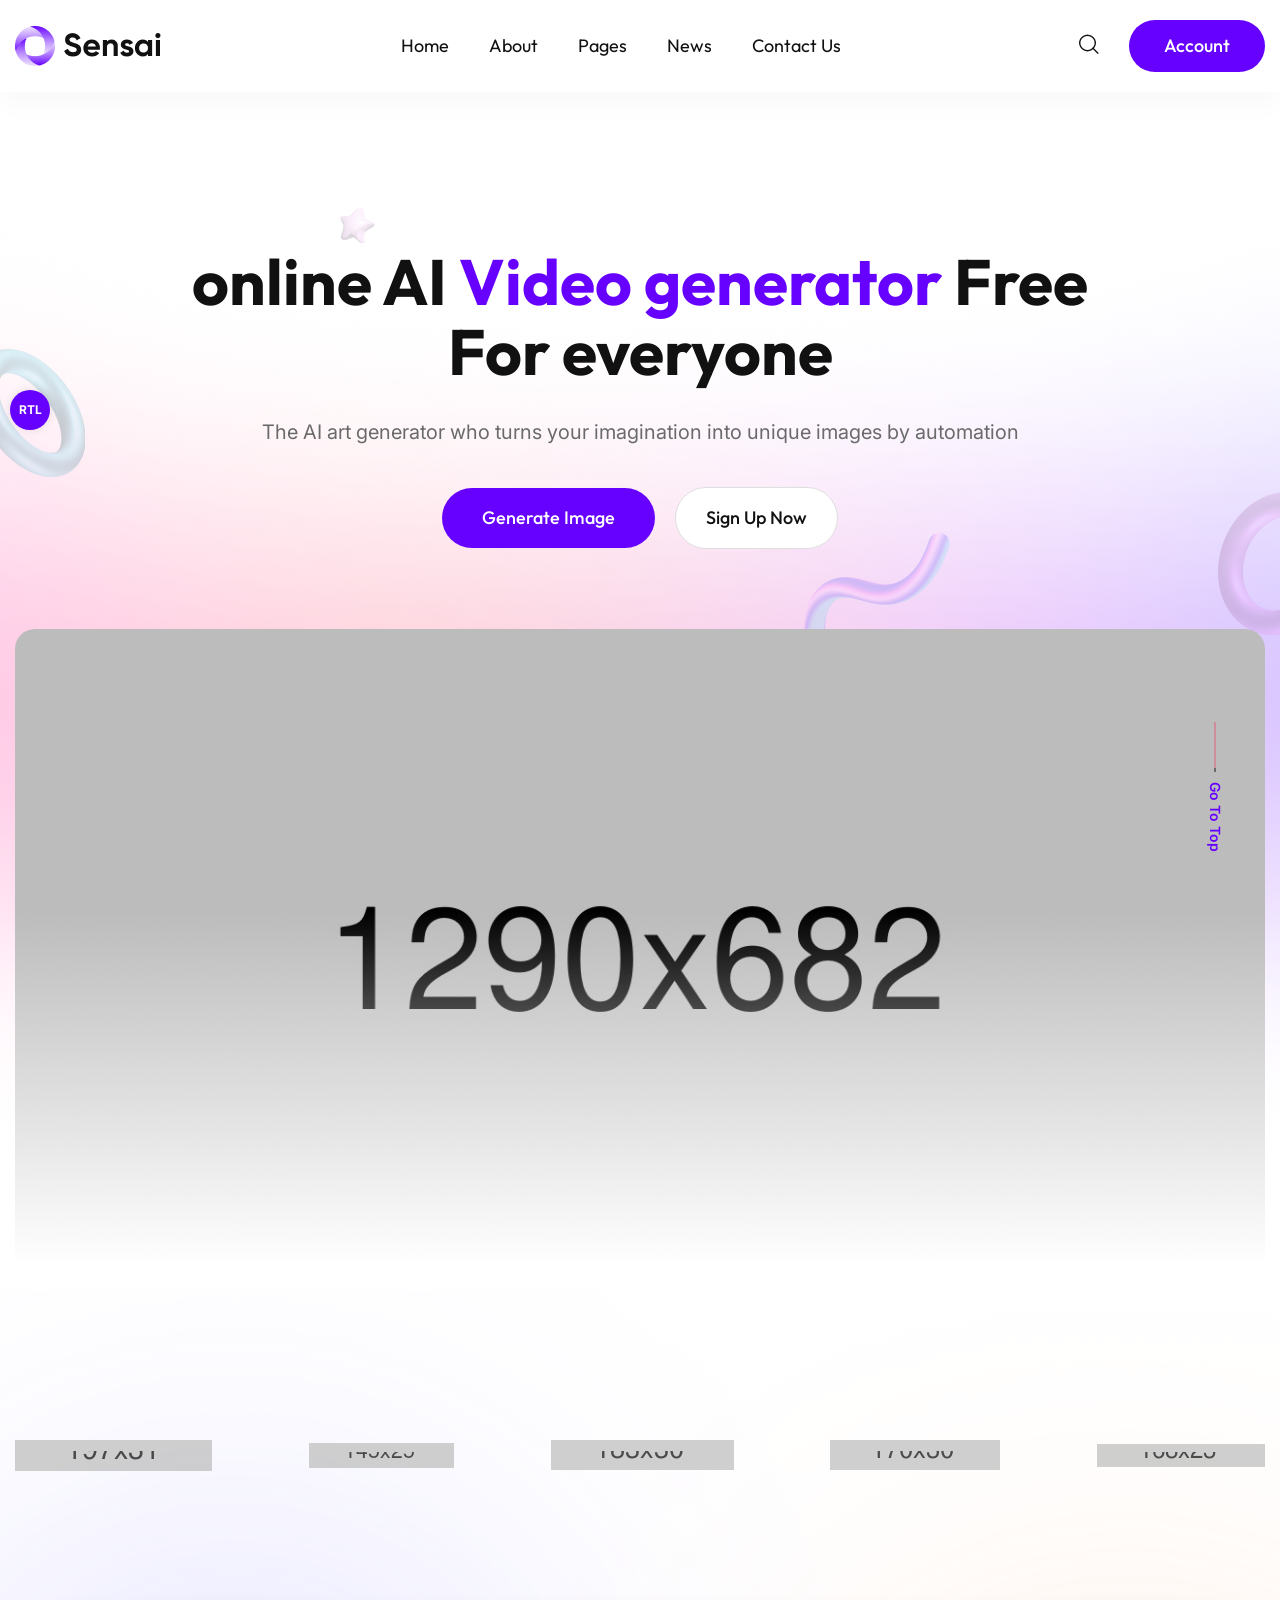
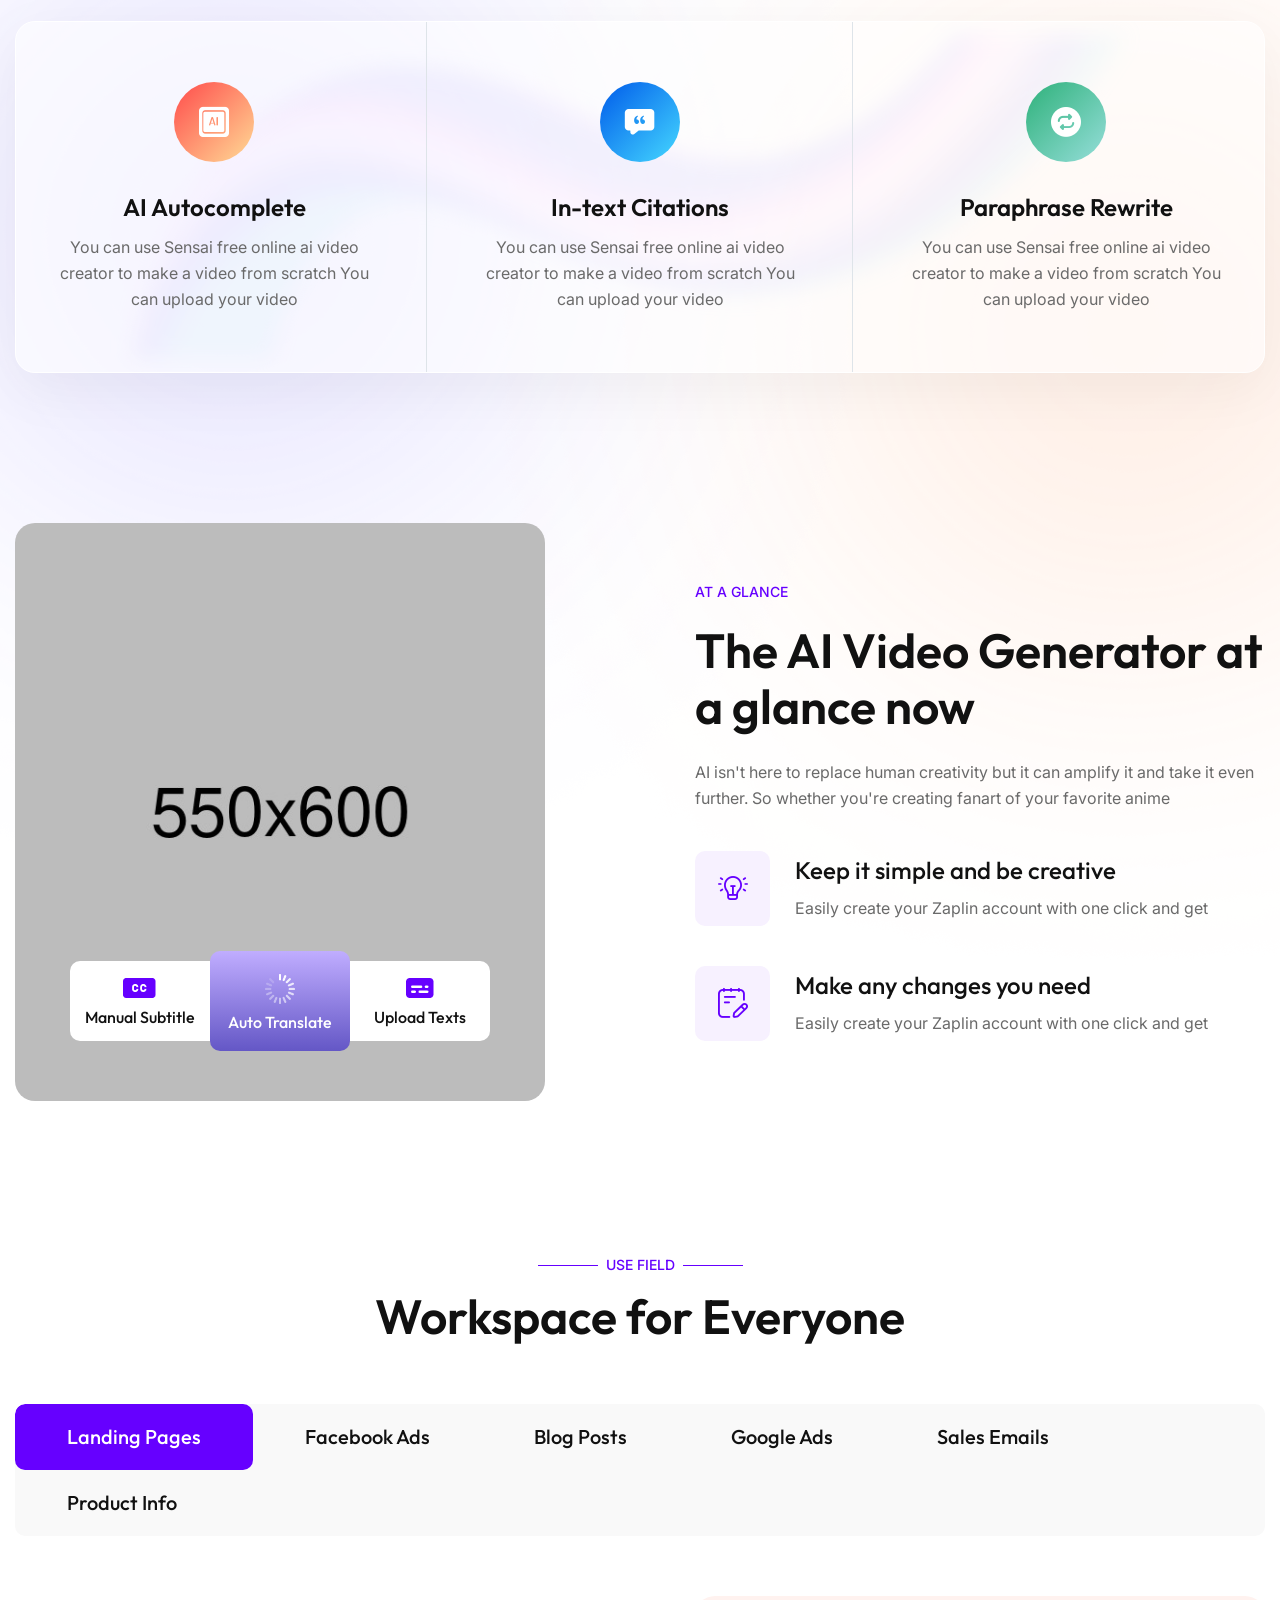
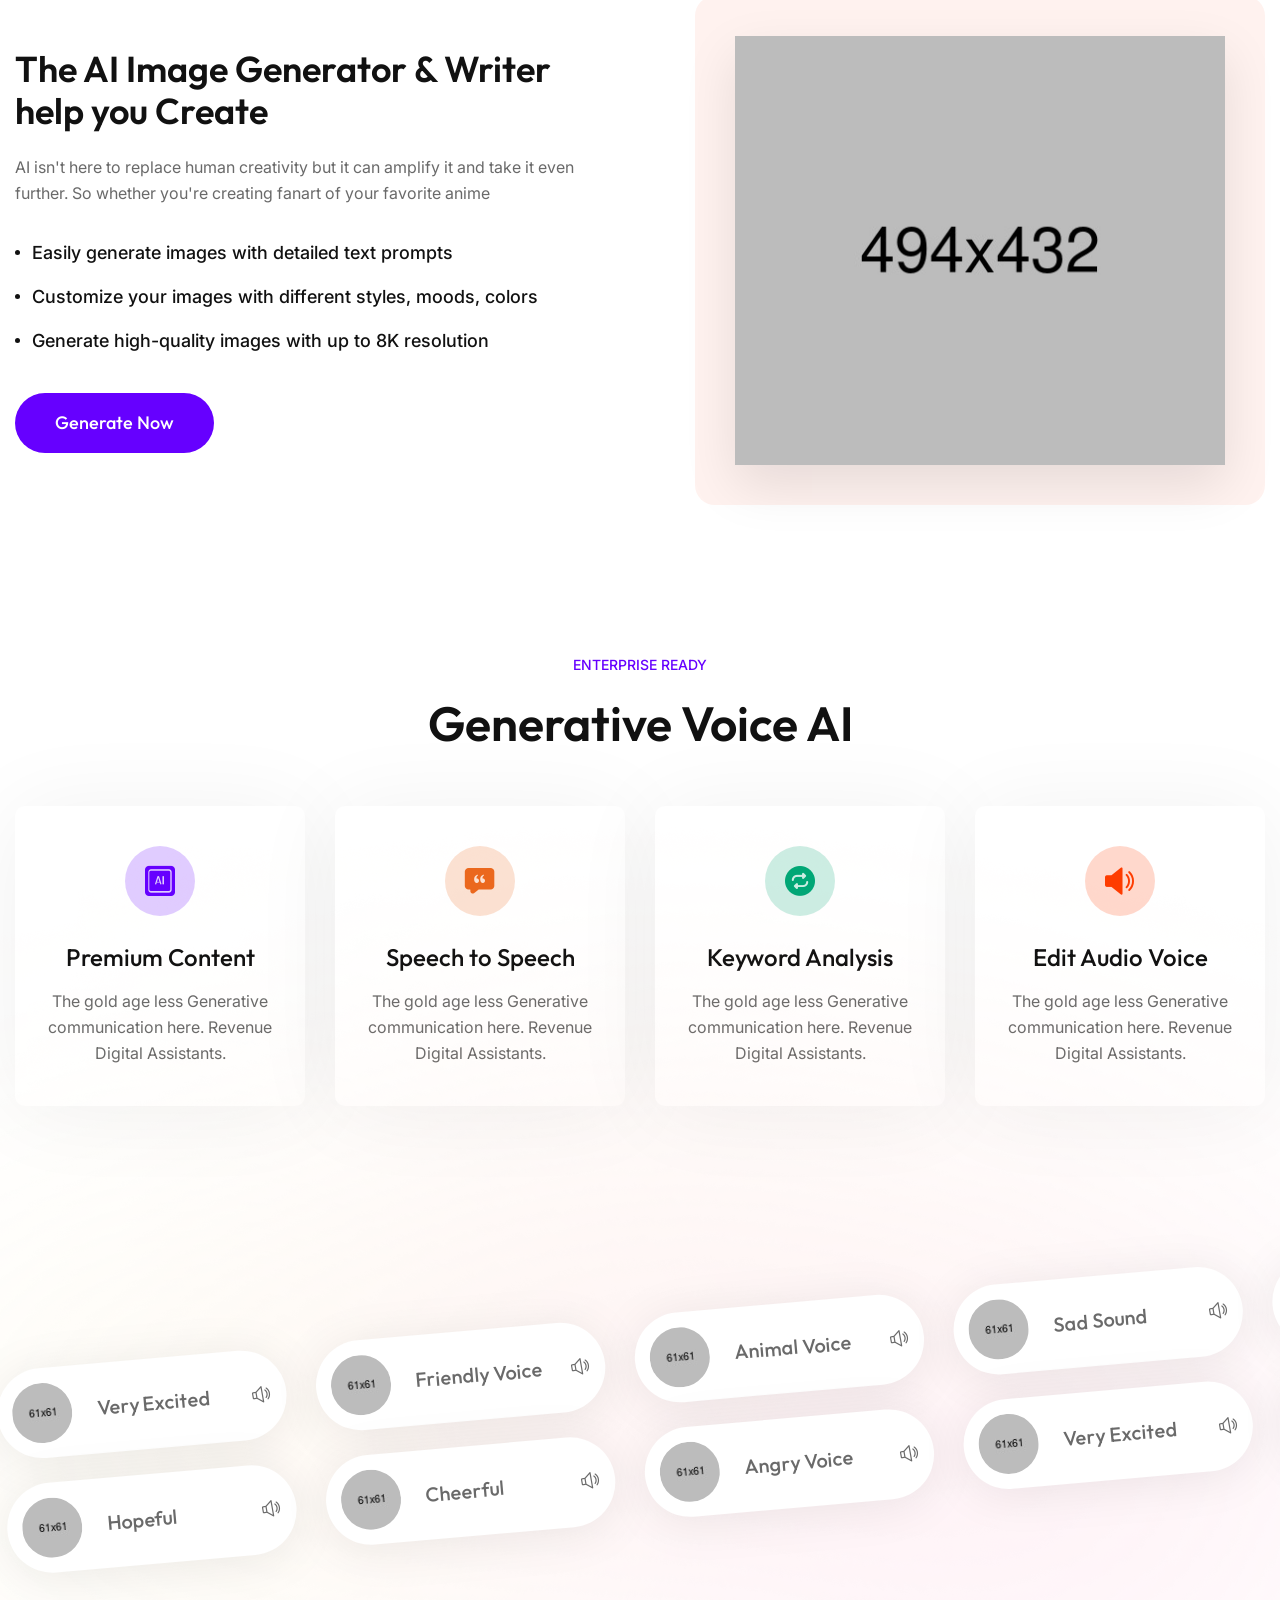
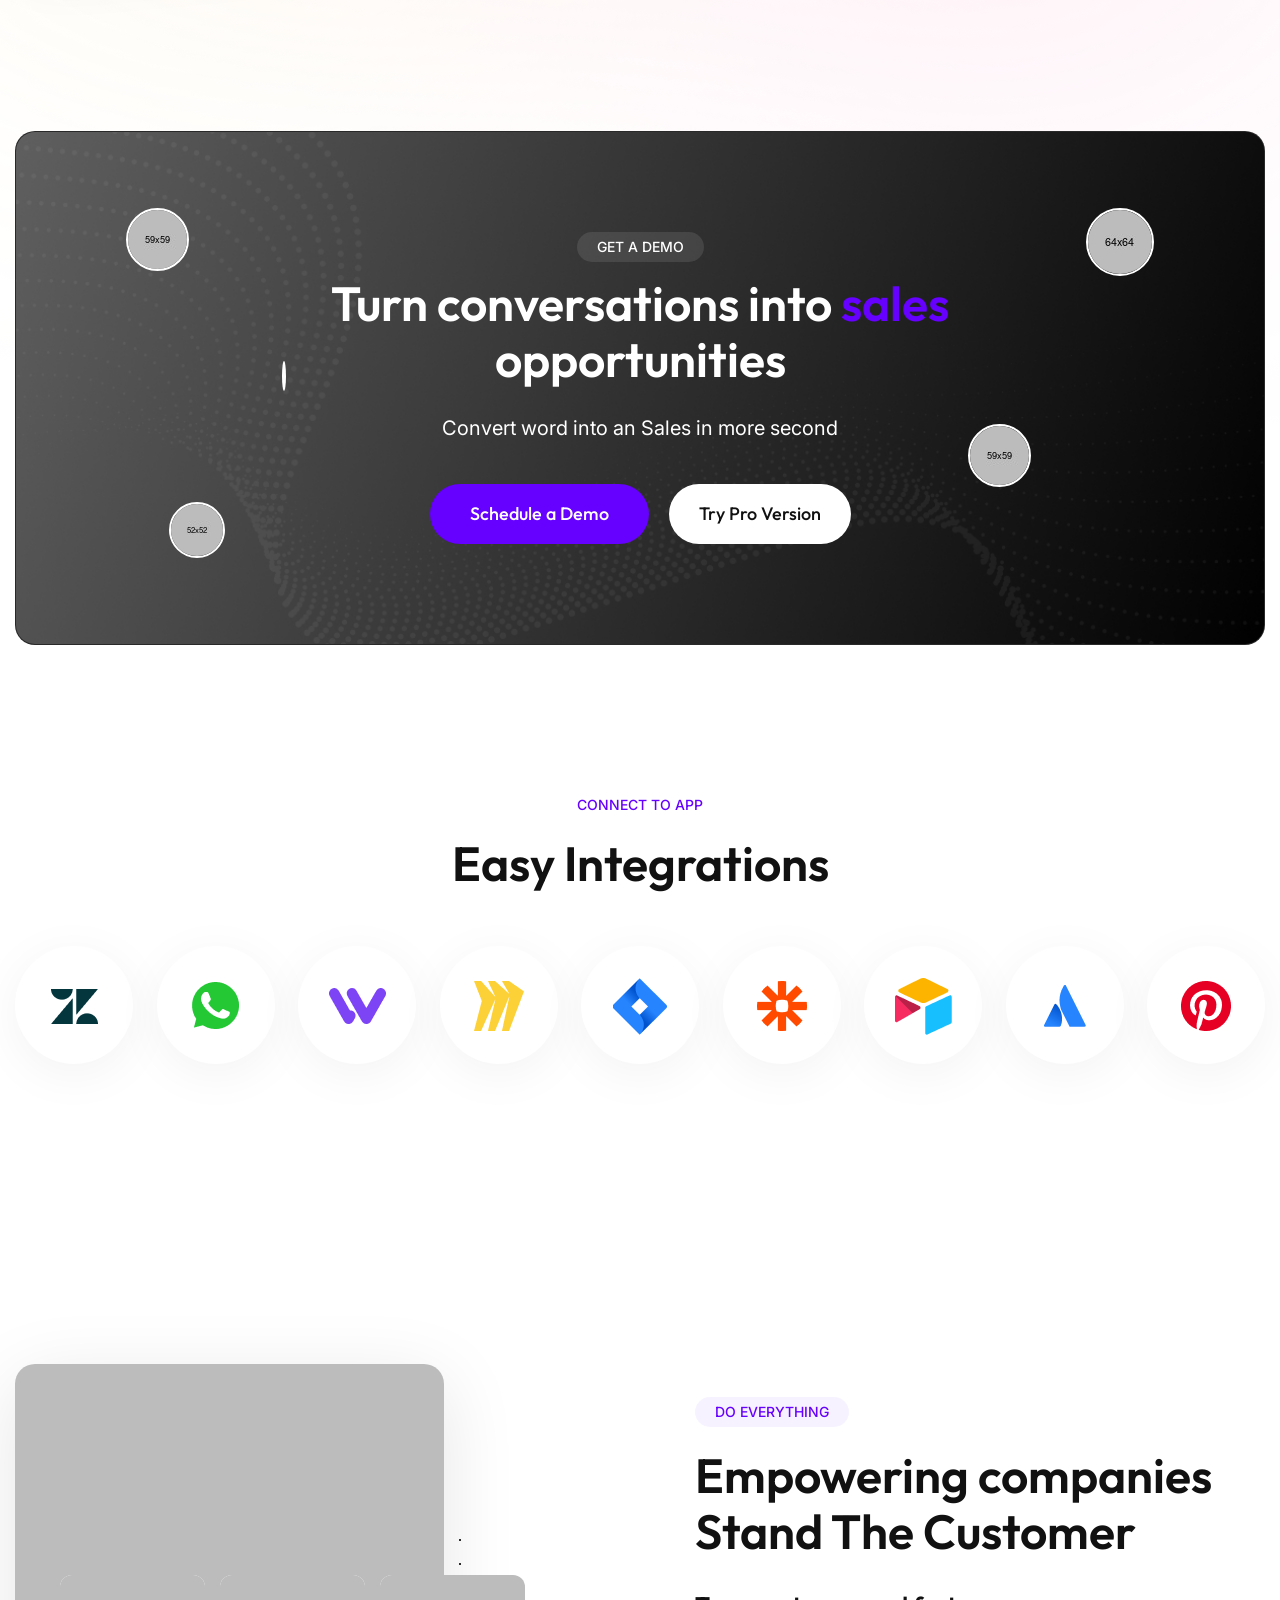
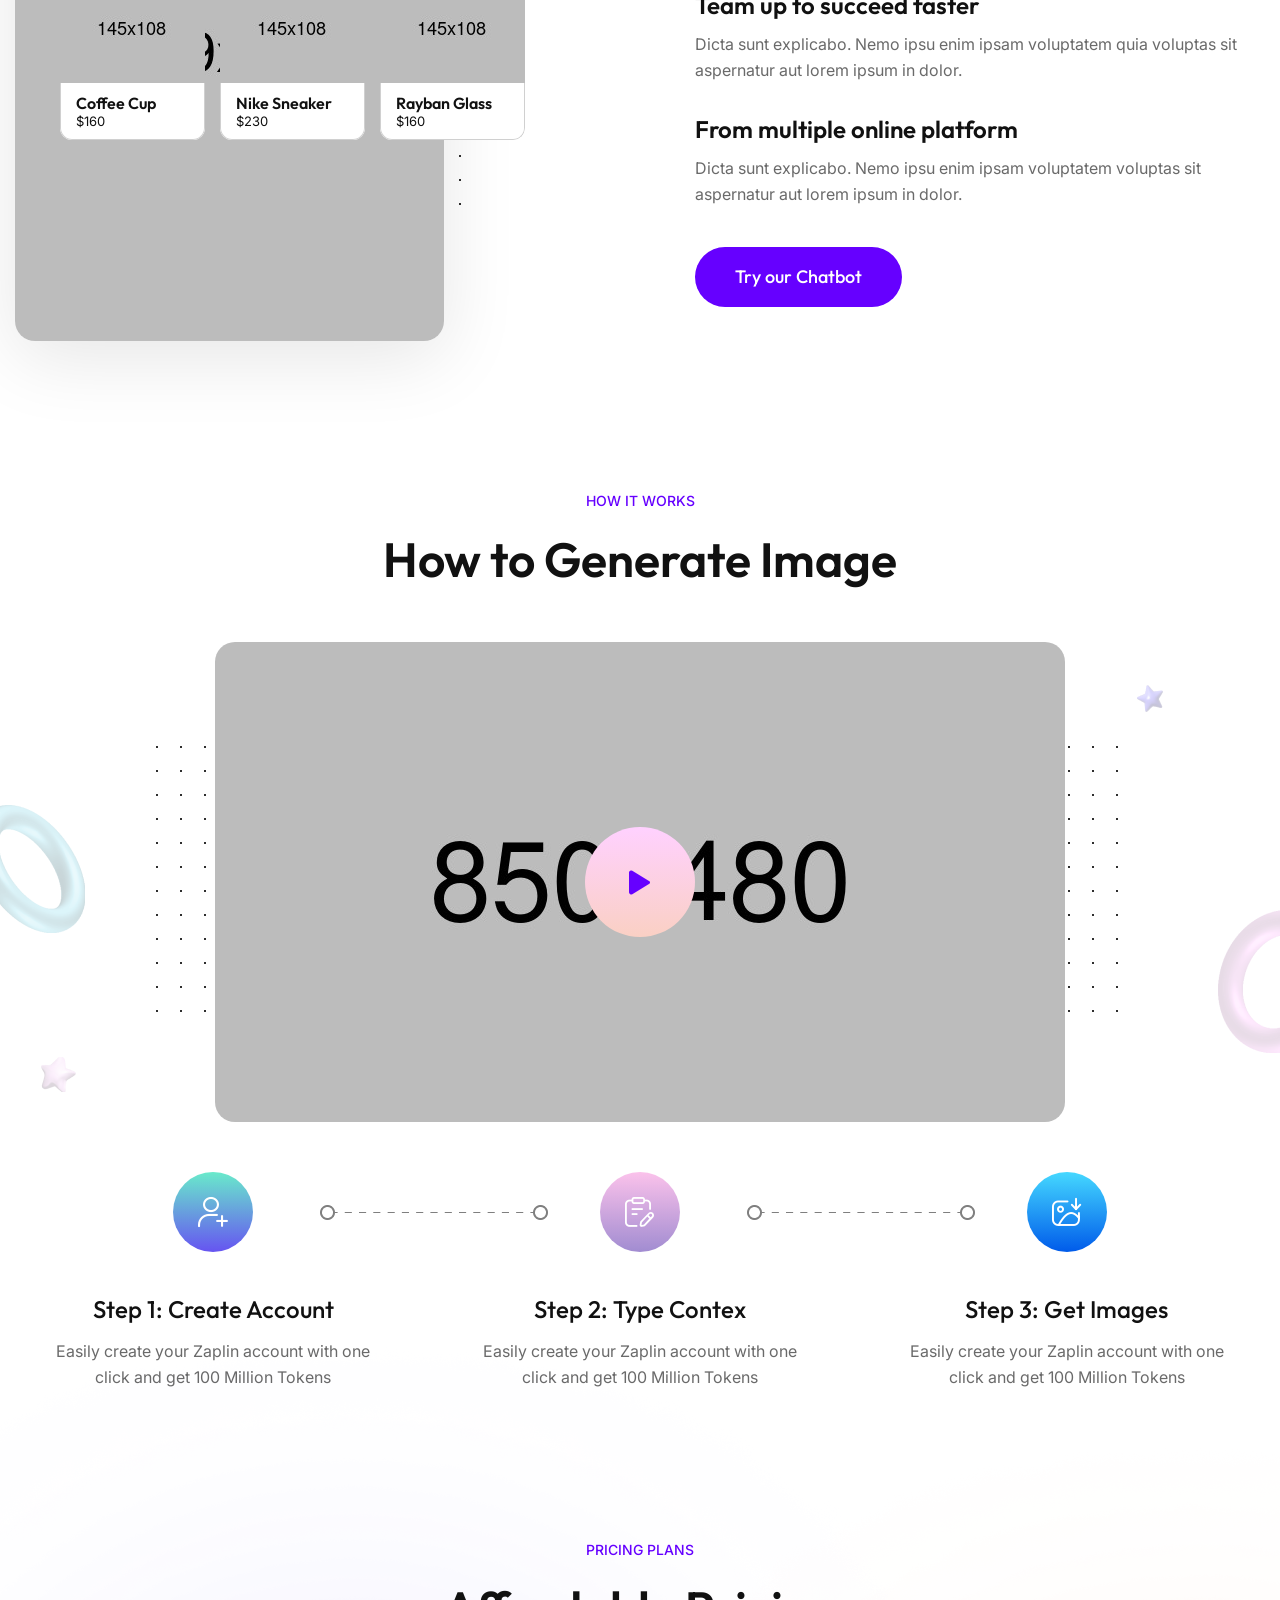
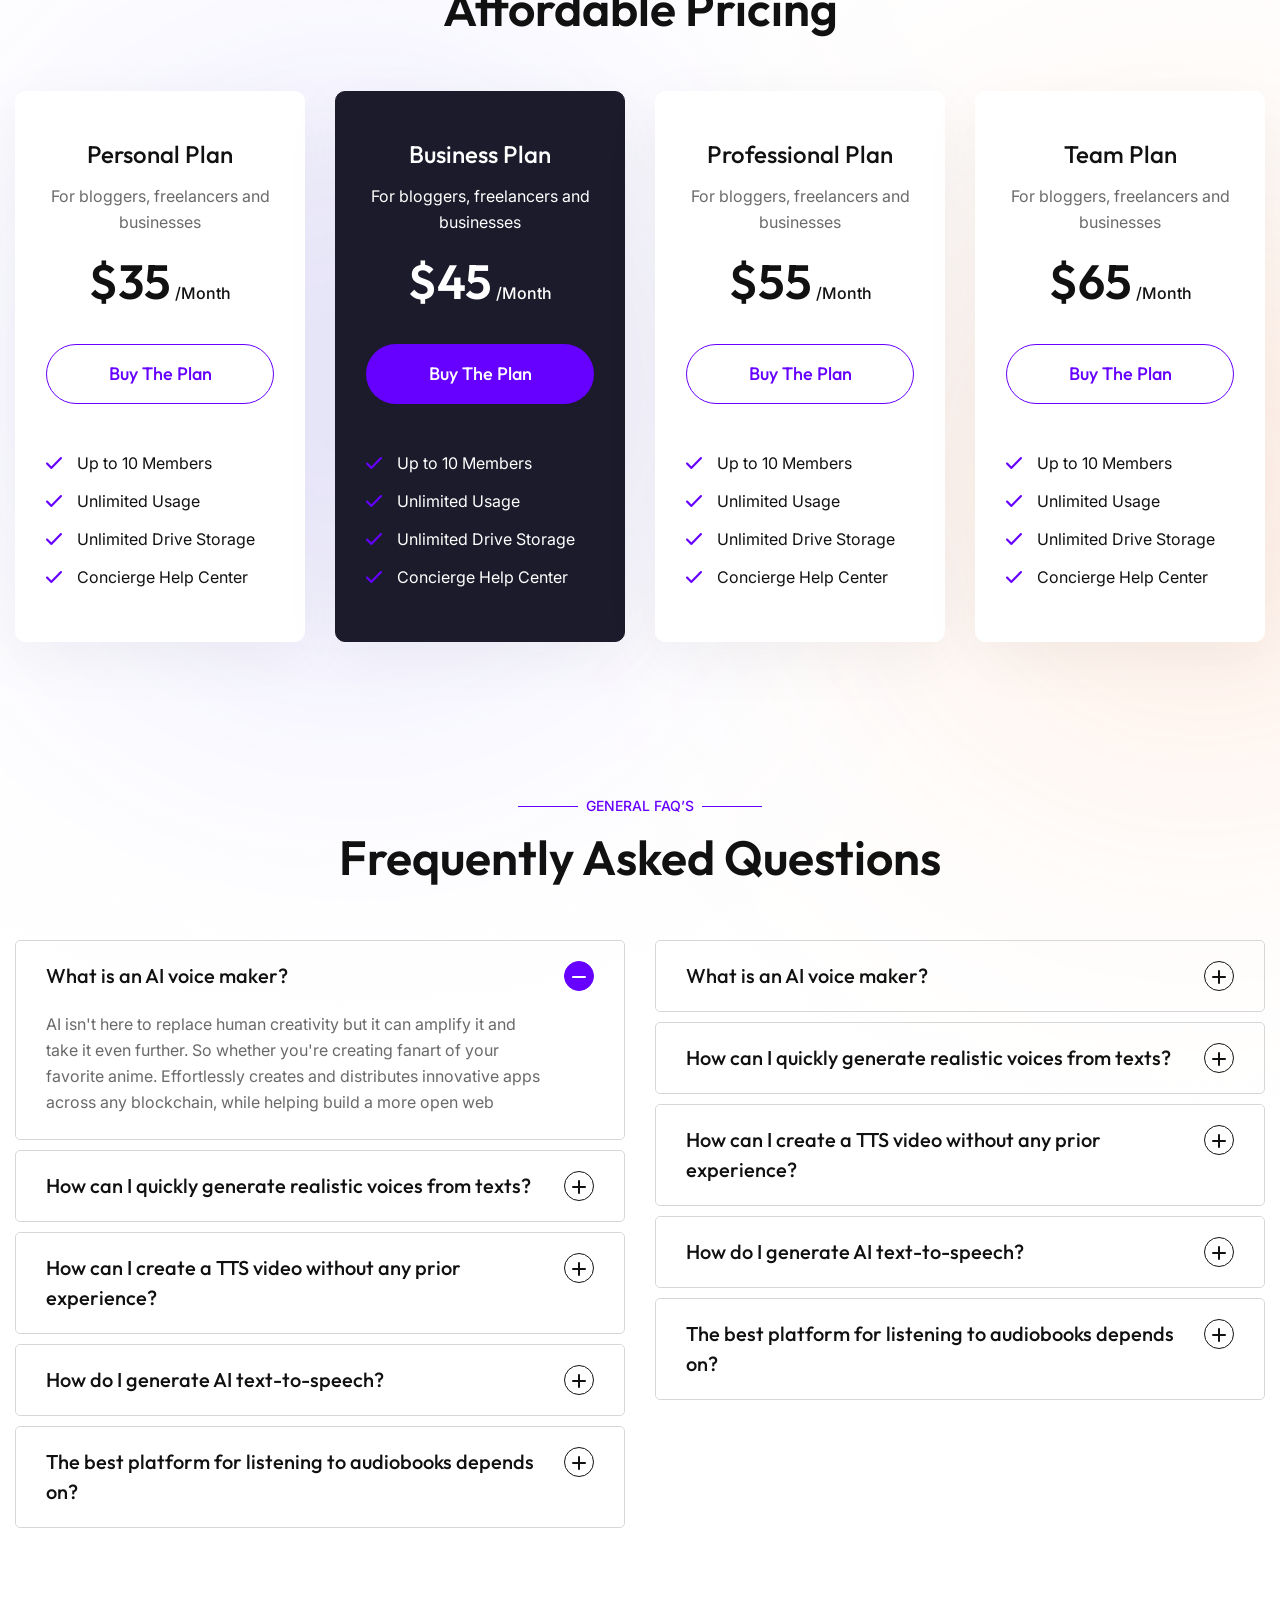
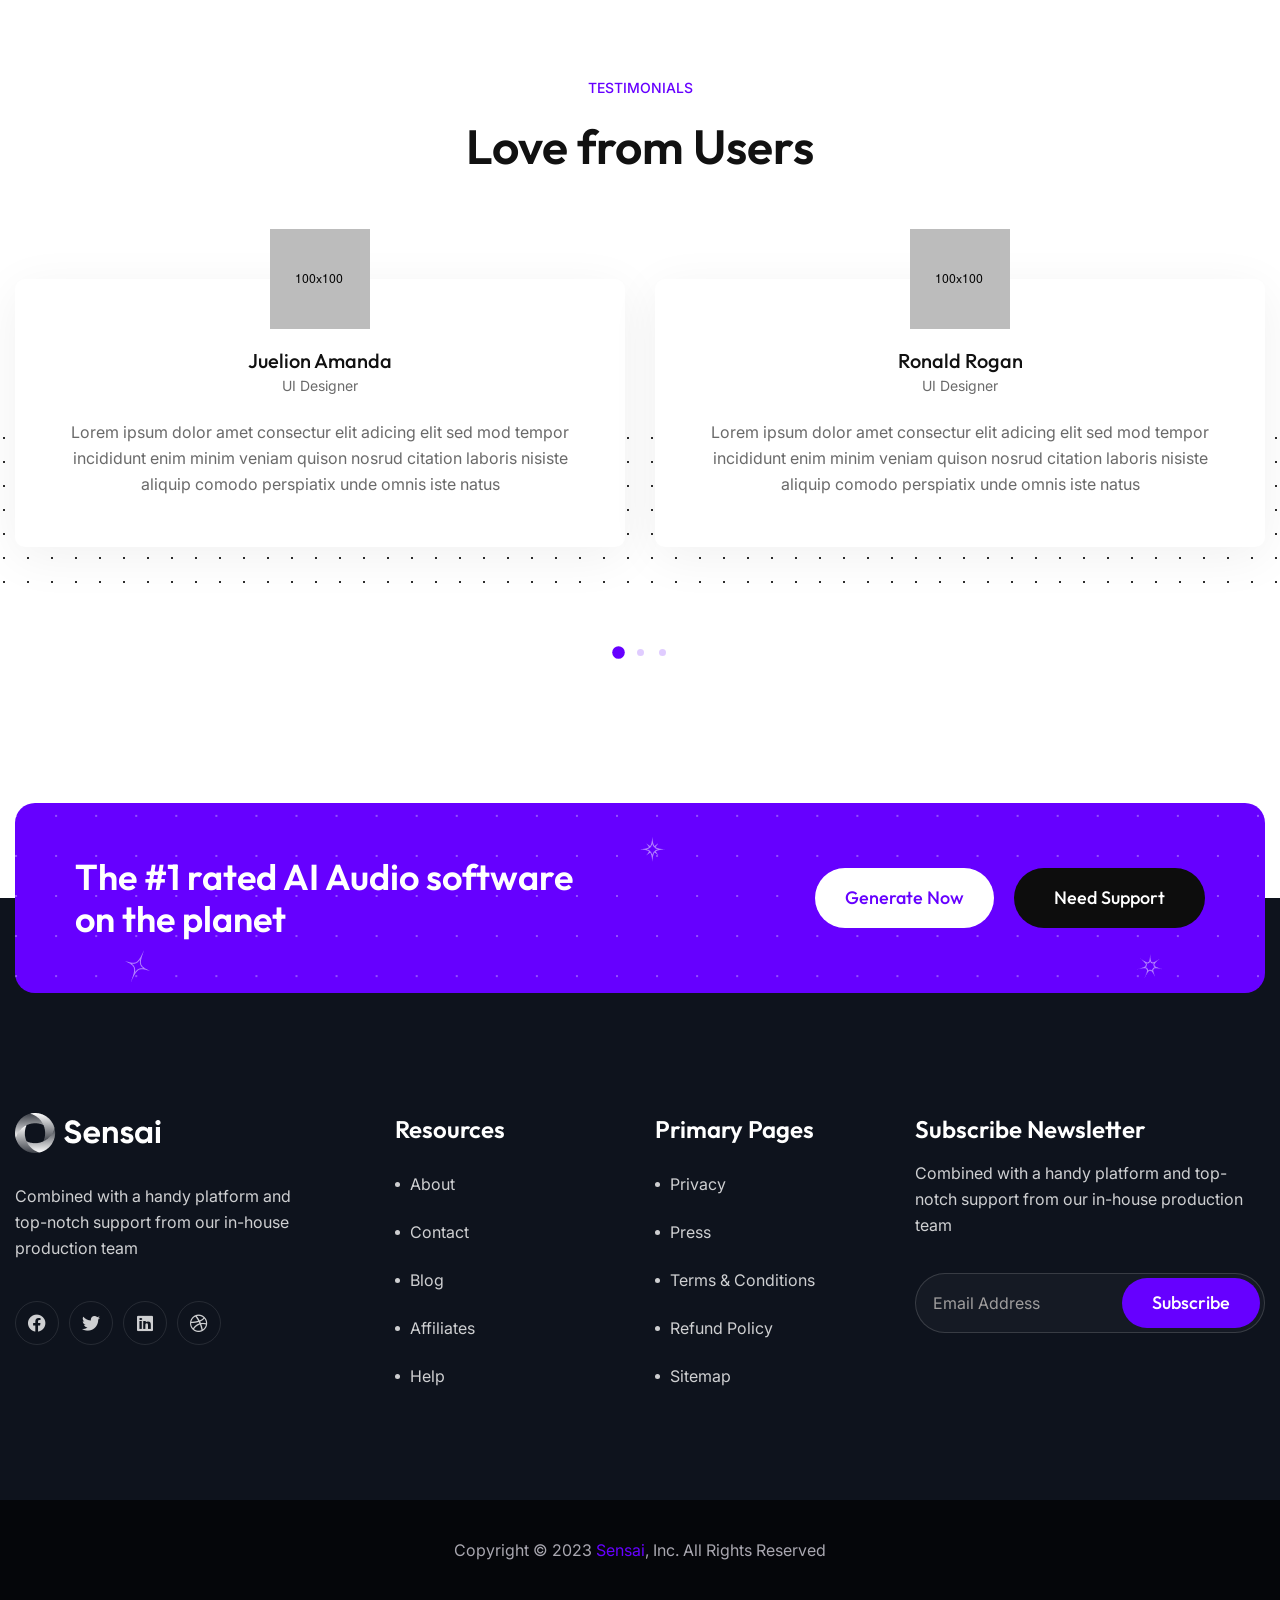
==== index.html @ cf3d09a1 "Init" ====
<!DOCTYPE html>
<html lang="en">

<head>
    <meta charset="utf-8">
    <meta http-equiv="X-UA-Compatible" content="IE=edge">
    <meta name="viewport" content="width=device-width, initial-scale=1.0, maximum-scale=1.0, user-scalable=0">

    <title>Sensai - HTML 5 Template Preview</title>

    <!-- Fav Icon -->
    <link rel="icon" href="assets/images/favicon-3.ico" type="image/x-icon">

    <!-- Google Fonts -->
    <link href="https://fonts.googleapis.com/css2?family=Outfit:wght@300;400;500;600;700;800;900&display=swap"
        rel="stylesheet">
    <link href="https://fonts.googleapis.com/css2?family=Inter:wght@100;200;300;400;500;600;700;800;900&display=swap"
        rel="stylesheet">

    <!-- Stylesheets -->
    <link href="assets/css/font-awesome-all.css" rel="stylesheet">
    <link href="assets/css/flaticon.css" rel="stylesheet">
    <link href="assets/css/owl.css" rel="stylesheet">
    <link href="assets/css/bootstrap.css" rel="stylesheet">
    <link href="assets/css/jquery.fancybox.min.css" rel="stylesheet">
    <link href="assets/css/animate.css" rel="stylesheet">
    <link href="assets/css/aos.css" rel="stylesheet">
    <link href="assets/css/nice-select.css" rel="stylesheet">
    <link href="assets/css/elpath.css" rel="stylesheet">
    <link href="assets/css/color.css" id="jssDefault" rel="stylesheet">
    <link href="assets/css/rtl.css" rel="stylesheet">
    <link href="assets/css/style.css" rel="stylesheet">
    <link href="assets/css/module-css/integrations.css" rel="stylesheet">
    <link href="assets/css/module-css/banner.css" rel="stylesheet">
    <link href="assets/css/module-css/clients.css" rel="stylesheet">
    <link href="assets/css/module-css/feature.css" rel="stylesheet">
    <link href="assets/css/module-css/about.css" rel="stylesheet">
    <link href="assets/css/module-css/working.css" rel="stylesheet">
    <link href="assets/css/module-css/service.css" rel="stylesheet">
    <link href="assets/css/module-css/pricing.css" rel="stylesheet">
    <link href="assets/css/module-css/faq.css" rel="stylesheet">
    <link href="assets/css/module-css/testimonial.css" rel="stylesheet">
    <link href="assets/css/module-css/cta.css" rel="stylesheet">
    <link href="assets/css/responsive.css" rel="stylesheet">

    <script>
        const scrollSpy = new bootstrap.ScrollSpy(document.body, {
            target: '#MianScrollSpy'
        })
    </script>

</head>


<!-- page wrapper -->

<body>

    <div data-bs-spy="scroll" data-bs-target="#MianScrollSpy" data-bs-root-margin="0px 0px -40%"
        data-bs-smooth-scroll="true" tabindex="0" class="boxed_wrapper ltr scrollspy-example">

        <!-- preloader end -->


        <!-- page-direction -->
        <div class="page_direction">
            <div class="demo-rtl direction_switch"><button class="rtl">RTL</button></div>
            <div class="demo-ltr direction_switch"><button class="ltr">LTR</button></div>
        </div>
        <!-- page-direction end -->


        <!--Search Popup-->
        <div id="search-popup" class="search-popup">
            <div class="popup-inner">
                <div class="upper-box clearfix">
                    <figure class="logo-box pull-left"><a href="index.html"><img src="assets/images/logo.png"
                                alt=""></a></figure>
                    <div class="close-search pull-right"><span class="icon-44"></span></div>
                </div>
                <div class="overlay-layer"></div>
                <div class="auto-container">
                    <div class="search-form">
                        <form method="post" action="index.html">
                            <div class="form-group">
                                <fieldset>
                                    <input type="search" class="form-control" name="search-input" value=""
                                        placeholder="Type your keyword and hit" required>
                                    <button type="submit"><i class="icon-1"></i></button>
                                </fieldset>
                            </div>
                        </form>
                    </div>
                </div>
            </div>
        </div>


        <!-- main header -->
        <header class="main-header header-style-five">
            <!-- header-lower -->
            <div class="header-lower">
                <div class="auto-container">
                    <div class="outer-box">
                        <div class="logo-box">
                            <figure class="logo"><a href="index.html"><img src="assets/images/logo.png" alt=""></a>
                            </figure>
                        </div>
                        <div class="menu-area">
                            <!--Mobile Navigation Toggler-->
                            <div class="mobile-nav-toggler">
                                <i class="icon-bar"></i>
                                <i class="icon-bar"></i>
                                <i class="icon-bar"></i>
                            </div>
                            <nav class="main-menu navbar-expand-md navbar-light clearfix">
                                <div class="collapse navbar-collapse show clearfix" id="navbarSupportedContent">
                                    <ul class="navigation clearfix">
                                        <li class="dropdown">
                                            <a href="#">Home</a>
                                        </li>
                                        <li><a href="#qwerty">About</a></li>
                                        <li class="dropdown"><a href="#">Pages</a>
                                            <ul>
                                                <li class="dropdown"><a href="#">Our Services</a>
                                                    <ul>
                                                        <li><a href="service.html">Services One</a></li>
                                                        <li><a href="service-2.html">Services Two</a></li>
                                                    </ul>
                                                </li>
                                                <li class="dropdown"><a href="#">FAQ’s</a>
                                                    <ul>
                                                        <li><a href="faq.html">FAQ’s One</a></li>
                                                        <li><a href="faq-2.html">FAQ’s Two</a></li>
                                                    </ul>
                                                </li>
                                                <li class="dropdown"><a href="#">Pricing</a>
                                                    <ul>
                                                        <li><a href="pricing.html">Pricing One</a></li>
                                                        <li><a href="pricing-2.html">Pricing Two</a></li>
                                                    </ul>
                                                </li>
                                                <li class="dropdown"><a href="#">Testimonials</a>
                                                    <ul>
                                                        <li><a href="testimonial.html">Testimonials One</a></li>
                                                        <li><a href="testimonial-2.html">Testimonials Two</a></li>
                                                        <li><a href="testimonial-3.html">Testimonials Three</a></li>
                                                    </ul>
                                                </li>
                                                <li class="dropdown"><a href="#">Shop</a>
                                                    <ul>
                                                        <li><a href="shop.html">Our Shop</a></li>
                                                        <li><a href="shop-details.html">Shop Details</a></li>
                                                        <li><a href="cart.html">Cart</a></li>
                                                        <li><a href="checkout.html">Checkout</a></li>
                                                    </ul>
                                                </li>
                                                <li><a href="team.html">Our Team</a></li>
                                                <li><a href="error.html">404</a></li>
                                            </ul>
                                        </li>
                                        <li class="dropdown"><a href="#">News</a>
                                            <ul>
                                                <li><a href="blog.html">Blog Grid</a></li>
                                                <li><a href="blog-2.html">Blog Standard</a></li>
                                                <li><a href="blog-details.html">Blog Details</a></li>
                                            </ul>
                                        </li>
                                        <li><a href="contact.html">Contact Us</a></li>
                                    </ul>
                                </div>
                            </nav>
                        </div>
                        <div class="menu-right-content">
                            <div class="search-box-outer search-toggler mr_30"><i class="icon-1"></i></div>
                            <div class="btn-box"><a href="index.html" class="theme-btn btn-one">Account</a></div>
                        </div>
                    </div>
                </div>
            </div>

            <!--sticky Header-->
            <div class="sticky-header">
                <div class="auto-container">
                    <div class="outer-box">
                        <div class="logo-box">
                            <figure class="logo"><a href="index.html"><img src="assets/images/logo.png" alt=""></a>
                            </figure>
                        </div>
                        <div id="MianScrollSpy" class="menu-area">
                            <nav class="main-menu clearfix">
                                <!--Keep This Empty / Menu will come through Javascript-->
                            </nav>
                        </div>
                        <div class="menu-right-content">
                            <div class="search-box-outer search-toggler mr_30"><i class="icon-1"></i></div>
                            <div class="btn-box"><a href="index.html" class="theme-btn btn-one">Account</a></div>
                        </div>
                    </div>
                </div>
            </div>
        </header>
        <!-- main-header end -->


        <!-- Mobile Menu  -->
        <div class="mobile-menu">
            <div class="menu-backdrop"></div>
            <div class="close-btn"><i class="fas fa-times"></i></div>

            <nav class="menu-box">
                <div class="nav-logo"><a href="index.html"><img src="assets/images/logo-2.png" alt="" title=""></a>
                </div>
                <div class="menu-outer"><!--Here Menu Will Come Automatically Via Javascript / Same Menu as in Header-->
                </div>
                <div class="contact-info">
                    <h4>Contact Info</h4>
                    <ul>
                        <li>Chicago 12, Melborne City, USA</li>
                        <li><a href="tel:+8801682648101">+88 01682648101</a></li>
                        <li><a href="mailto:info@example.com">info@example.com</a></li>
                    </ul>
                </div>
                <div class="social-links">
                    <ul class="clearfix">
                        <li><a href="index.html"><span class="fab fa-twitter"></span></a></li>
                        <li><a href="index.html"><span class="fab fa-facebook-square"></span></a></li>
                        <li><a href="index.html"><span class="fab fa-pinterest-p"></span></a></li>
                        <li><a href="index.html"><span class="fab fa-instagram"></span></a></li>
                        <li><a href="index.html"><span class="fab fa-youtube"></span></a></li>
                    </ul>
                </div>
            </nav>
        </div><!-- End Mobile Menu -->


        <!-- banner-style-five -->
        <section class="banner-style-five centred" id="Home">
            <div class="pattern-layer">
                <div class="pattern-1" style="background-image: url(assets/images/shape/shape-27.png);"></div>
                <div class="pattern-2" style="background-image: url(assets/images/shape/shape-28.png);"></div>
                <div class="pattern-3 float-bob-y" style="background-image: url(assets/images/shape/shape-29.png);">
                </div>
                <div class="pattern-4 rotate-me" style="background-image: url(assets/images/shape/shape-30.png);"></div>
                <div class="pattern-5 float-bob-y" style="background-image: url(assets/images/shape/shape-31.png);">
                </div>
                <div class="pattern-6" style="background-image: url(assets/images/shape/shape-32.png);"></div>
            </div>
            <div class="auto-container">
                <div class="inner-box">
                    <div class="content-box mb_80">
                        <h2>online AI <span>Video generator</span> Free <br />For everyone</h2>
                        <p>The AI art generator who turns your imagination into unique images by automation</p>
                        <div class="btn-box">
                            <a href="index-5.html" class="theme-btn btn-one mr_20">Generate Image</a>
                            <a href="index-5.html" class="theme-btn btn-two">Sign Up Now</a>
                        </div>
                    </div>
                    <figure class="image-box"><img src="assets/images/resource/dashboard-5.jpg" alt=""></figure>
                </div>
            </div>
        </section>
        <!-- banner-style-five end -->


        <!-- clients-section -->
        <section class="clients-section pt_150 pb_150" id="qwerty">
            <div class="auto-container">
                <div class="clients-logo-list">
                    <figure class="clients-logo"><a href="index.html"><img src="assets/images/clients/clients-1.png"
                                alt=""></a></figure>
                    <figure class="clients-logo"><a href="index.html"><img src="assets/images/clients/clients-2.png"
                                alt=""></a></figure>
                    <figure class="clients-logo"><a href="index.html"><img src="assets/images/clients/clients-3.png"
                                alt=""></a></figure>
                    <figure class="clients-logo"><a href="index.html"><img src="assets/images/clients/clients-4.png"
                                alt=""></a></figure>
                    <figure class="clients-logo"><a href="index.html"><img src="assets/images/clients/clients-5.png"
                                alt=""></a></figure>
                </div>
            </div>
        </section>
        <!-- clients-section end -->


        <!-- feature-style-three -->
        <section class="feature-style-three pb_150 centred">
            <div class="pattern-layer">
                <div class="pattern-1" style="background-image: url(assets/images/shape/shape-34.png);"></div>
                <div class="pattern-2" style="background-image: url(assets/images/shape/shape-35.png);"></div>
            </div>
            <div class="auto-container">
                <div class="inner-container">
                    <div class="shape" style="background-image: url(assets/images/shape/shape-33.png);"></div>
                    <div class="row clearfix">
                        <div class="col-lg-4 col-md-6 col-sm-12 feature-block">
                            <div class="feature-block-two">
                                <div class="inner-box">
                                    <div class="icon-box"><i class="icon-16"></i></div>
                                    <h3><a href="index-5.html">AI Autocomplete</a></h3>
                                    <p>You can use Sensai free online ai video creator to make a video from scratch You
                                        can upload your video</p>
                                </div>
                            </div>
                        </div>
                        <div class="col-lg-4 col-md-6 col-sm-12 feature-block">
                            <div class="feature-block-two">
                                <div class="inner-box">
                                    <div class="icon-box"><i class="icon-17"></i></div>
                                    <h3><a href="index-5.html">In-text Citations</a></h3>
                                    <p>You can use Sensai free online ai video creator to make a video from scratch You
                                        can upload your video</p>
                                </div>
                            </div>
                        </div>
                        <div class="col-lg-4 col-md-6 col-sm-12 feature-block">
                            <div class="feature-block-two">
                                <div class="inner-box">
                                    <div class="icon-box"><i class="icon-18"></i></div>
                                    <h3><a href="index-5.html">Paraphrase Rewrite</a></h3>
                                    <p>You can use Sensai free online ai video creator to make a video from scratch You
                                        can upload your video</p>
                                </div>
                            </div>
                        </div>
                    </div>
                </div>
            </div>
        </section>
        <!-- feature-style-three end -->


        <!-- about-style-three -->
        <section class="about-style-three pb_150">
            <div class="auto-container">
                <div class="row align-items-center">
                    <div class="col-lg-6 col-md-12 col-sm-12 image-column">
                        <div class="image_block_five">
                            <div class="image-box mr_80">
                                <figure class="image"><img src="assets/images/resource/about-5.jpg" alt=""></figure>
                                <ul class="image-content clearfix">
                                    <li>
                                        <div class="icon"><img src="assets/images/icons/icon-7.png" alt=""></div>
                                        <h6>Manual Subtitle</h6>
                                    </li>
                                    <li class="load">
                                        <div class="icon"><img src="assets/images/icons/icon-8.png" alt=""></div>
                                        <h6>Auto Translate</h6>
                                    </li>
                                    <li>
                                        <button type="button"></button>
                                        <div class="icon"><img src="assets/images/icons/icon-9.png" alt=""></div>
                                        <h6>Upload Texts</h6>
                                    </li>
                                </ul>
                            </div>
                        </div>
                    </div>
                    <div class="col-lg-6 col-md-12 col-sm-12 content-column">
                        <div class="content_block_four">
                            <div class="content-box ml_40">
                                <div data-animation-box class="sec-title mb_25">
                                    <span data-animation-text class="sub-title overlay-anim-white-bg"
                                        data-animation="overlay-animation">AT A GLANCE</span>
                                    <h2>The AI Video Generator at a glance now</h2>
                                </div>
                                <div class="text-box mb_40">
                                    <p>AI isn't here to replace human creativity but it can amplify it and take it even
                                        further. So whether you're creating fanart of your favorite anime</p>
                                </div>
                                <div class="inner-box">
                                    <div class="single-item mb_40">
                                        <div class="icon-box"><i class="icon-13"></i></div>
                                        <h3>Keep it simple and be creative</h3>
                                        <p>Easily create your Zaplin account with one click and get</p>
                                    </div>
                                    <div class="single-item">
                                        <div class="icon-box"><i class="icon-14"></i></div>
                                        <h3>Make any changes you need</h3>
                                        <p>Easily create your Zaplin account with one click and get</p>
                                    </div>
                                </div>
                            </div>
                        </div>
                    </div>
                </div>
            </div>
        </section>
        <!-- about-style-three end -->


        <!-- service-section -->
        <section class="service-section pb_150">
            <div class="auto-container">
                <div class="sec-title centred mb_60">
                    <span class="sub-title-two">USE FIELD</span>
                    <h2>Workspace for Everyone</h2>
                </div>
                <div class="tabs-box">
                    <div class="tab-btn-box p_relative mb_60">
                        <ul class="tab-btns tab-buttons clearfix">
                            <li class="tab-btn active-btn" data-tab="#tab-1">Landing Pages</li>
                            <li class="tab-btn" data-tab="#tab-2">Facebook Ads</li>
                            <li class="tab-btn" data-tab="#tab-3">Blog Posts</li>
                            <li class="tab-btn" data-tab="#tab-4">Google Ads</li>
                            <li class="tab-btn" data-tab="#tab-5">Sales Emails</li>
                            <li class="tab-btn" data-tab="#tab-6">Product Info</li>
                        </ul>
                    </div>
                    <div class="tabs-content">
                        <div class="tab active-tab" id="tab-1">
                            <div class="row align-items-center">
                                <div class="col-lg-6 col-md-12 col-sm-12 content-column">
                                    <div class="content_block_three">
                                        <div class="content-box mr_40">
                                            <h2>The AI Image Generator & Writer help you Create</h2>
                                            <p>AI isn't here to replace human creativity but it can amplify it and take
                                                it even further. So whether you're creating fanart of your favorite
                                                anime</p>
                                            <ul class="list-style-two clearfix">
                                                <li>Easily generate images with detailed text prompts</li>
                                                <li>Customize your images with different styles, moods, colors</li>
                                                <li>Generate high-quality images with up to 8K resolution</li>
                                            </ul>
                                            <div class="btn-box">
                                                <a href="index-3.html" class="theme-btn btn-one">Generate Now</a>
                                            </div>
                                        </div>
                                    </div>
                                </div>
                                <div class="col-lg-6 col-md-12 col-sm-12 image-column">
                                    <div class="image-box ml_40">
                                        <figure class="image"><img src="assets/images/resource/service-1.jpg" alt="">
                                        </figure>
                                    </div>
                                </div>
                            </div>
                        </div>
                        <div class="tab" id="tab-2">
                            <div class="row align-items-center">
                                <div class="col-lg-6 col-md-12 col-sm-12 content-column">
                                    <div class="content_block_three">
                                        <div class="content-box mr_40">
                                            <h2>The AI Image Generator & Writer help you Create</h2>
                                            <p>AI isn't here to replace human creativity but it can amplify it and take
                                                it even further. So whether you're creating fanart of your favorite
                                                anime</p>
                                            <ul class="list-style-two clearfix">
                                                <li>Easily generate images with detailed text prompts</li>
                                                <li>Customize your images with different styles, moods, colors</li>
                                                <li>Generate high-quality images with up to 8K resolution</li>
                                            </ul>
                                            <div class="btn-box">
                                                <a href="index-3.html" class="theme-btn btn-one">Generate Now</a>
                                            </div>
                                        </div>
                                    </div>
                                </div>
                                <div class="col-lg-6 col-md-12 col-sm-12 image-column">
                                    <div class="image-box ml_40">
                                        <figure class="image"><img src="assets/images/resource/service-1.jpg" alt="">
                                        </figure>
                                    </div>
                                </div>
                            </div>
                        </div>
                        <div class="tab" id="tab-3">
                            <div class="row align-items-center">
                                <div class="col-lg-6 col-md-12 col-sm-12 content-column">
                                    <div class="content_block_three">
                                        <div class="content-box mr_40">
                                            <h2>The AI Image Generator & Writer help you Create</h2>
                                            <p>AI isn't here to replace human creativity but it can amplify it and take
                                                it even further. So whether you're creating fanart of your favorite
                                                anime</p>
                                            <ul class="list-style-two clearfix">
                                                <li>Easily generate images with detailed text prompts</li>
                                                <li>Customize your images with different styles, moods, colors</li>
                                                <li>Generate high-quality images with up to 8K resolution</li>
                                            </ul>
                                            <div class="btn-box">
                                                <a href="index-3.html" class="theme-btn btn-one">Generate Now</a>
                                            </div>
                                        </div>
                                    </div>
                                </div>
                                <div class="col-lg-6 col-md-12 col-sm-12 image-column">
                                    <div class="image-box ml_40">
                                        <figure class="image"><img src="assets/images/resource/service-1.jpg" alt="">
                                        </figure>
                                    </div>
                                </div>
                            </div>
                        </div>
                        <div class="tab" id="tab-4">
                            <div class="row align-items-center">
                                <div class="col-lg-6 col-md-12 col-sm-12 content-column">
                                    <div class="content_block_three">
                                        <div class="content-box mr_40">
                                            <h2>The AI Image Generator & Writer help you Create</h2>
                                            <p>AI isn't here to replace human creativity but it can amplify it and take
                                                it even further. So whether you're creating fanart of your favorite
                                                anime</p>
                                            <ul class="list-style-two clearfix">
                                                <li>Easily generate images with detailed text prompts</li>
                                                <li>Customize your images with different styles, moods, colors</li>
                                                <li>Generate high-quality images with up to 8K resolution</li>
                                            </ul>
                                            <div class="btn-box">
                                                <a href="index-3.html" class="theme-btn btn-one">Generate Now</a>
                                            </div>
                                        </div>
                                    </div>
                                </div>
                                <div class="col-lg-6 col-md-12 col-sm-12 image-column">
                                    <div class="image-box ml_40">
                                        <figure class="image"><img src="assets/images/resource/service-1.jpg" alt="">
                                        </figure>
                                    </div>
                                </div>
                            </div>
                        </div>
                        <div class="tab" id="tab-5">
                            <div class="row align-items-center">
                                <div class="col-lg-6 col-md-12 col-sm-12 content-column">
                                    <div class="content_block_three">
                                        <div class="content-box mr_40">
                                            <h2>The AI Image Generator & Writer help you Create</h2>
                                            <p>AI isn't here to replace human creativity but it can amplify it and take
                                                it even further. So whether you're creating fanart of your favorite
                                                anime</p>
                                            <ul class="list-style-two clearfix">
                                                <li>Easily generate images with detailed text prompts</li>
                                                <li>Customize your images with different styles, moods, colors</li>
                                                <li>Generate high-quality images with up to 8K resolution</li>
                                            </ul>
                                            <div class="btn-box">
                                                <a href="index-3.html" class="theme-btn btn-one">Generate Now</a>
                                            </div>
                                        </div>
                                    </div>
                                </div>
                                <div class="col-lg-6 col-md-12 col-sm-12 image-column">
                                    <div class="image-box ml_40">
                                        <figure class="image"><img src="assets/images/resource/service-1.jpg" alt="">
                                        </figure>
                                    </div>
                                </div>
                            </div>
                        </div>
                        <div class="tab" id="tab-6">
                            <div class="row align-items-center">
                                <div class="col-lg-6 col-md-12 col-sm-12 content-column">
                                    <div class="content_block_three">
                                        <div class="content-box mr_40">
                                            <h2>The AI Image Generator & Writer help you Create</h2>
                                            <p>AI isn't here to replace human creativity but it can amplify it and take
                                                it even further. So whether you're creating fanart of your favorite
                                                anime</p>
                                            <ul class="list-style-two clearfix">
                                                <li>Easily generate images with detailed text prompts</li>
                                                <li>Customize your images with different styles, moods, colors</li>
                                                <li>Generate high-quality images with up to 8K resolution</li>
                                            </ul>
                                            <div class="btn-box">
                                                <a href="index-3.html" class="theme-btn btn-one">Generate Now</a>
                                            </div>
                                        </div>
                                    </div>
                                </div>
                                <div class="col-lg-6 col-md-12 col-sm-12 image-column">
                                    <div class="image-box ml_40">
                                        <figure class="image"><img src="assets/images/resource/service-1.jpg" alt="">
                                        </figure>
                                    </div>
                                </div>
                            </div>
                        </div>
                    </div>
                </div>
            </div>
        </section>
        <!-- service-section end -->


        <!-- feature-style-two -->
        <section class="feature-style-two pb_120 centred">
            <div class="auto-container">
                <div data-animation-box class="sec-title mb_55">
                    <span data-animation-text class="sub-title overlay-anim-white-bg"
                        data-animation="overlay-animation">Enterprise Ready</span>
                    <h2>Generative Voice AI</h2>
                </div>
                <div class="row clearfix">
                    <div class="col-lg-3 col-md-6 col-sm-12 feature-block">
                        <div class="feature-block-one" data-aos="fade-up" data-aos-easing="linear"
                            data-aos-duration="700">
                            <div class="inner-box">
                                <div class="icon-box"><i class="icon-16"></i></div>
                                <h3><a href="index-4.html">Premium Content</a></h3>
                                <p>The gold age less Generative communication here. Revenue Digital Assistants.</p>
                            </div>
                        </div>
                    </div>
                    <div class="col-lg-3 col-md-6 col-sm-12 feature-block">
                        <div class="feature-block-one" data-aos="fade-up" data-aos-easing="linear"
                            data-aos-duration="900">
                            <div class="inner-box">
                                <div class="icon-box"><i class="icon-17"></i></div>
                                <h3><a href="index-4.html">Speech to Speech</a></h3>
                                <p>The gold age less Generative communication here. Revenue Digital Assistants.</p>
                            </div>
                        </div>
                    </div>
                    <div class="col-lg-3 col-md-6 col-sm-12 feature-block">
                        <div class="feature-block-one" data-aos="fade-up" data-aos-easing="linear"
                            data-aos-duration="1100">
                            <div class="inner-box">
                                <div class="icon-box"><i class="icon-18"></i></div>
                                <h3><a href="index-4.html">Keyword Analysis</a></h3>
                                <p>The gold age less Generative communication here. Revenue Digital Assistants.</p>
                            </div>
                        </div>
                    </div>
                    <div class="col-lg-3 col-md-6 col-sm-12 feature-block">
                        <div class="feature-block-one" data-aos="fade-up" data-aos-easing="linear"
                            data-aos-duration="1300">
                            <div class="inner-box">
                                <div class="icon-box"><i class="icon-21"></i></div>
                                <h3><a href="index-4.html">Edit Audio Voice</a></h3>
                                <p>The gold age less Generative communication here. Revenue Digital Assistants.</p>
                            </div>
                        </div>
                    </div>
                </div>
            </div>
        </section>
        <!-- feature-style-two end -->


        <!-- integrations-style-two -->
        <section class="integrations-style-two">
            <div class="pattern-layer" style="background-image: url(assets/images/shape/shape-20.png);"></div>
            <div class="outer-container">
                <ul class="list-item mb_25">
                    <li>
                        <div class="author-image"><img src="assets/images/resource/author-1.jpg" alt=""></div>
                        <h4>Very Excited</h4>
                        <button type="button"><i class="icon-22"></i></button>
                    </li>
                    <li>
                        <div class="author-image"><img src="assets/images/resource/author-2.jpg" alt=""></div>
                        <h4>Friendly Voice</h4>
                        <button type="button"><i class="icon-22"></i></button>
                    </li>
                    <li>
                        <div class="author-image"><img src="assets/images/resource/author-3.jpg" alt=""></div>
                        <h4>Animal Voice</h4>
                        <button type="button"><i class="icon-22"></i></button>
                    </li>
                    <li>
                        <div class="author-image"><img src="assets/images/resource/author-4.jpg" alt=""></div>
                        <h4>Sad Sound</h4>
                        <button type="button"><i class="icon-22"></i></button>
                    </li>
                    <li>
                        <div class="author-image"><img src="assets/images/resource/author-5.jpg" alt=""></div>
                        <h4>Crying</h4>
                        <button type="button"><i class="icon-22"></i></button>
                    </li>
                    <li>
                        <div class="author-image"><img src="assets/images/resource/author-6.jpg" alt=""></div>
                        <h4>Conversation</h4>
                        <button type="button"><i class="icon-22"></i></button>
                    </li>
                    <li>
                        <div class="author-image"><img src="assets/images/resource/author-1.jpg" alt=""></div>
                        <h4>Very Excited</h4>
                        <button type="button"><i class="icon-22"></i></button>
                    </li>
                    <li>
                        <div class="author-image"><img src="assets/images/resource/author-2.jpg" alt=""></div>
                        <h4>Friendly Voice</h4>
                        <button type="button"><i class="icon-22"></i></button>
                    </li>
                    <li>
                        <div class="author-image"><img src="assets/images/resource/author-3.jpg" alt=""></div>
                        <h4>Animal Voice</h4>
                        <button type="button"><i class="icon-22"></i></button>
                    </li>
                    <li>
                        <div class="author-image"><img src="assets/images/resource/author-4.jpg" alt=""></div>
                        <h4>Sad Sound</h4>
                        <button type="button"><i class="icon-22"></i></button>
                    </li>
                    <li>
                        <div class="author-image"><img src="assets/images/resource/author-5.jpg" alt=""></div>
                        <h4>Crying</h4>
                        <button type="button"><i class="icon-22"></i></button>
                    </li>
                    <li>
                        <div class="author-image"><img src="assets/images/resource/author-6.jpg" alt=""></div>
                        <h4>Conversation</h4>
                        <button type="button"><i class="icon-22"></i></button>
                    </li>
                    <li>
                        <div class="author-image"><img src="assets/images/resource/author-1.jpg" alt=""></div>
                        <h4>Very Excited</h4>
                        <button type="button"><i class="icon-22"></i></button>
                    </li>
                    <li>
                        <div class="author-image"><img src="assets/images/resource/author-2.jpg" alt=""></div>
                        <h4>Friendly Voice</h4>
                        <button type="button"><i class="icon-22"></i></button>
                    </li>
                    <li>
                        <div class="author-image"><img src="assets/images/resource/author-3.jpg" alt=""></div>
                        <h4>Animal Voice</h4>
                        <button type="button"><i class="icon-22"></i></button>
                    </li>
                    <li>
                        <div class="author-image"><img src="assets/images/resource/author-4.jpg" alt=""></div>
                        <h4>Sad Sound</h4>
                        <button type="button"><i class="icon-22"></i></button>
                    </li>
                    <li>
                        <div class="author-image"><img src="assets/images/resource/author-5.jpg" alt=""></div>
                        <h4>Crying</h4>
                        <button type="button"><i class="icon-22"></i></button>
                    </li>
                    <li>
                        <div class="author-image"><img src="assets/images/resource/author-6.jpg" alt=""></div>
                        <h4>Conversation</h4>
                        <button type="button"><i class="icon-22"></i></button>
                    </li>
                </ul>
                <ul class="list-item">
                    <li>
                        <div class="author-image"><img src="assets/images/resource/author-7.jpg" alt=""></div>
                        <h4>Hopeful</h4>
                        <button type="button"><i class="icon-22"></i></button>
                    </li>
                    <li>
                        <div class="author-image"><img src="assets/images/resource/author-8.jpg" alt=""></div>
                        <h4>Cheerful</h4>
                        <button type="button"><i class="icon-22"></i></button>
                    </li>
                    <li>
                        <div class="author-image"><img src="assets/images/resource/author-9.jpg" alt=""></div>
                        <h4>Angry Voice</h4>
                        <button type="button"><i class="icon-22"></i></button>
                    </li>
                    <li>
                        <div class="author-image"><img src="assets/images/resource/author-10.jpg" alt=""></div>
                        <h4>Very Excited</h4>
                        <button type="button"><i class="icon-22"></i></button>
                    </li>
                    <li>
                        <div class="author-image"><img src="assets/images/resource/author-11.jpg" alt=""></div>
                        <h4>Friendly Voice</h4>
                        <button type="button"><i class="icon-22"></i></button>
                    </li>
                    <li>
                        <div class="author-image"><img src="assets/images/resource/author-12.jpg" alt=""></div>
                        <h4>Animal Voice</h4>
                        <button type="button"><i class="icon-22"></i></button>
                    </li>
                    <li>
                        <div class="author-image"><img src="assets/images/resource/author-7.jpg" alt=""></div>
                        <h4>Hopeful</h4>
                        <button type="button"><i class="icon-22"></i></button>
                    </li>
                    <li>
                        <div class="author-image"><img src="assets/images/resource/author-8.jpg" alt=""></div>
                        <h4>Cheerful</h4>
                        <button type="button"><i class="icon-22"></i></button>
                    </li>
                    <li>
                        <div class="author-image"><img src="assets/images/resource/author-9.jpg" alt=""></div>
                        <h4>Angry Voice</h4>
                        <button type="button"><i class="icon-22"></i></button>
                    </li>
                    <li>
                        <div class="author-image"><img src="assets/images/resource/author-10.jpg" alt=""></div>
                        <h4>Very Excited</h4>
                        <button type="button"><i class="icon-22"></i></button>
                    </li>
                    <li>
                        <div class="author-image"><img src="assets/images/resource/author-11.jpg" alt=""></div>
                        <h4>Friendly Voice</h4>
                        <button type="button"><i class="icon-22"></i></button>
                    </li>
                    <li>
                        <div class="author-image"><img src="assets/images/resource/author-12.jpg" alt=""></div>
                        <h4>Animal Voice</h4>
                        <button type="button"><i class="icon-22"></i></button>
                    </li>
                    <li>
                        <div class="author-image"><img src="assets/images/resource/author-7.jpg" alt=""></div>
                        <h4>Hopeful</h4>
                        <button type="button"><i class="icon-22"></i></button>
                    </li>
                    <li>
                        <div class="author-image"><img src="assets/images/resource/author-8.jpg" alt=""></div>
                        <h4>Cheerful</h4>
                        <button type="button"><i class="icon-22"></i></button>
                    </li>
                    <li>
                        <div class="author-image"><img src="assets/images/resource/author-9.jpg" alt=""></div>
                        <h4>Angry Voice</h4>
                        <button type="button"><i class="icon-22"></i></button>
                    </li>
                    <li>
                        <div class="author-image"><img src="assets/images/resource/author-10.jpg" alt=""></div>
                        <h4>Very Excited</h4>
                        <button type="button"><i class="icon-22"></i></button>
                    </li>
                    <li>
                        <div class="author-image"><img src="assets/images/resource/author-11.jpg" alt=""></div>
                        <h4>Friendly Voice</h4>
                        <button type="button"><i class="icon-22"></i></button>
                    </li>
                    <li>
                        <div class="author-image"><img src="assets/images/resource/author-12.jpg" alt=""></div>
                        <h4>Animal Voice</h4>
                        <button type="button"><i class="icon-22"></i></button>
                    </li>
                </ul>
            </div>
        </section>
        <!-- integrations-style-two end -->


        <!-- cta-style-two -->
        <section class="cta-style-two centred">
            <div class="auto-container">
                <div class="inner-container">
                    <div class="pattern-layer" style="background-image: url(assets/images/shape/shape-51.png);"></div>
                    <div class="thumb-box">
                        <div class="thumb thumb-1"><img src="assets/images/resource/thumb-1.jpg" alt=""></div>
                        <div class="thumb thumb-2"><img src="assets/images/resource/thumb-2.jpg" alt=""></div>
                        <div class="thumb thumb-3"><img src="assets/images/resource/thumb-3.jpg" alt=""></div>
                        <div class="thumb thumb-4"><img src="assets/images/resource/thumb-4.jpg" alt=""></div>
                        <div class="thumb thumb-5"><img src="assets/images/resource/thumb-5.jpg" alt=""></div>
                    </div>
                    <div class="sec-title light mb_25">
                        <span class="sub-title-three">Get a Demo</span>
                        <h2>Turn conversations into <span>sales</span> <br />opportunities</h2>
                    </div>
                    <p>Convert word into an Sales in more second</p>
                    <div class="btn-box">
                        <a href="index-6.html" class="theme-btn btn-one mr_20">Schedule a Demo</a>
                        <a href="index-6.html" class="theme-btn btn-two">Try Pro Version</a>
                    </div>
                </div>
            </div>
        </section>
        <!-- cta-style-two end -->


        <!-- integrations-style-three -->
        <section class="integrations-style-three pt_150 pb_150 centred">
            <div class="auto-container">
                <div data-animation-box class="sec-title mb_55">
                    <span data-animation-text class="sub-title overlay-anim-white-bg"
                        data-animation="overlay-animation">Connect to App</span>
                    <h2>Easy Integrations</h2>
                </div>
                <div class="inner-container">
                    <ul class="list-item">
                        <li><a href="index-3.html"><img src="assets/images/icons/integration-1.png" alt=""></a></li>
                        <li><a href="index-3.html"><img src="assets/images/icons/integration-2.png" alt=""></a></li>
                        <li><a href="index-3.html"><img src="assets/images/icons/integration-3.png" alt=""></a></li>
                        <li><a href="index-3.html"><img src="assets/images/icons/integration-4.png" alt=""></a></li>
                        <li><a href="index-3.html"><img src="assets/images/icons/integration-5.png" alt=""></a></li>
                        <li><a href="index-3.html"><img src="assets/images/icons/integration-6.png" alt=""></a></li>
                        <li><a href="index-3.html"><img src="assets/images/icons/integration-7.png" alt=""></a></li>
                        <li><a href="index-3.html"><img src="assets/images/icons/integration-8.png" alt=""></a></li>
                        <li><a href="index-3.html"><img src="assets/images/icons/integration-9.png" alt=""></a></li>
                    </ul>
                </div>
            </div>
        </section>
        <!-- integrations-style-three end -->


        <!-- about-style-four -->
        <section class="about-style-four pt_150 pb_150">
            <div class="auto-container">
                <div class="row align-items-center">
                    <div class="col-lg-6 col-md-12 col-sm-12 content-column">
                        <div class="content_block_five">
                            <div class="content-box">
                                <div class="shape" style="background-image: url(assets/images/shape/shape-52.png);">
                                </div>
                                <figure class="image-box"><img src="assets/images/resource/dashboard-7.jpg" alt="">
                                </figure>
                                <ul class="shop-list clearfix">
                                    <li>
                                        <div class="image"><a href="shop-details.html"><img
                                                    src="assets/images/shop/shop-1.jpg" alt=""></a></div>
                                        <div class="text-box">
                                            <h6><a href="shop-details.html">Coffee Cup</a></h6>
                                            <span>$160</span>
                                        </div>
                                    </li>
                                    <li>
                                        <div class="image"><a href="shop-details.html"><img
                                                    src="assets/images/shop/shop-2.jpg" alt=""></a></div>
                                        <div class="text-box">
                                            <h6><a href="shop-details.html">Nike Sneaker</a></h6>
                                            <span>$230</span>
                                        </div>
                                    </li>
                                    <li>
                                        <div class="image"><a href="shop-details.html"><img
                                                    src="assets/images/shop/shop-3.jpg" alt=""></a></div>
                                        <div class="text-box">
                                            <h6><a href="shop-details.html">Rayban Glass</a></h6>
                                            <span>$160</span>
                                        </div>
                                    </li>
                                </ul>
                            </div>
                        </div>
                    </div>
                    <div class="col-lg-6 col-md-12 col-sm-12 content-column">
                        <div class="content_block_six">
                            <div class="content-box ml_40">
                                <div data-animation-box class="sec-title mb_30">
                                    <span data-animation-text class="sub-title-three overlay-anim-white-bg"
                                        data-animation="overlay-animation">DO everything</span>
                                    <h2>Empowering companies Stand The Customer</h2>
                                </div>
                                <div class="inner-box mb_40">
                                    <div class="single-item mb_30">
                                        <h3>Team up to succeed faster</h3>
                                        <p>Dicta sunt explicabo. Nemo ipsu enim ipsam voluptatem quia voluptas sit
                                            aspernatur aut lorem ipsum in dolor.</p>
                                    </div>
                                    <div class="single-item">
                                        <h3>From multiple online platform</h3>
                                        <p>Dicta sunt explicabo. Nemo ipsu enim ipsam voluptatem voluptas sit aspernatur
                                            aut lorem ipsum in dolor.</p>
                                    </div>
                                </div>
                                <div class="btn-box">
                                    <a href="index-6.html" class="theme-btn btn-one">Try our Chatbot</a>
                                </div>
                            </div>
                        </div>
                    </div>
                </div>
            </div>
        </section>
        <!-- about-style-four end -->


        <!-- working-style-three -->
        <section class="working-style-three centred pb_120">
            <div class="pattern-layer">
                <div class="pattern-1 float-bob-y" style="background-image: url(assets/images/shape/shape-39.png);">
                </div>
                <div class="pattern-2 float-bob-y" style="background-image: url(assets/images/shape/shape-31.png);">
                </div>
            </div>
            <div class="auto-container">
                <div data-animation-box class="sec-title mb_55">
                    <span data-animation-text class="sub-title overlay-anim-white-bg"
                        data-animation="overlay-animation">How it Works</span>
                    <h2>How to Generate Image</h2>
                </div>
                <div class="upper-box mb_50 p_relative">
                    <div class="image-shape">
                        <div class="shape-1" style="background-image: url(assets/images/shape/shape-36.png);"></div>
                        <div class="shape-2 rotate-me" style="background-image: url(assets/images/shape/shape-37.png);">
                        </div>
                        <div class="shape-3 rotate-me" style="background-image: url(assets/images/shape/shape-38.png);">
                        </div>
                    </div>
                    <div class="video-inner" style="background-image: url(assets/images/resource/video-2.jpg);">
                        <div class="video-btn">
                            <a href="https://www.youtube.com/watch?v=nfP5N9Yc72A&amp;t=28s"
                                class="lightbox-image video-btn" data-caption=""><i class="icon-15"></i></a>
                        </div>
                    </div>
                </div>
                <div class="row clearfix">
                    <div class="col-lg-4 col-md-6 col-sm-12 working-block">
                        <div class="working-block-two">
                            <div class="inner-box">
                                <div class="shape" style="background-image: url(assets/images/shape/shape-19.png);">
                                </div>
                                <div class="icon-box"><i class="icon-10"></i></div>
                                <h3>Step 1: Create Account</h3>
                                <p>Easily create your Zaplin account with one click and get 100 Million Tokens</p>
                            </div>
                        </div>
                    </div>
                    <div class="col-lg-4 col-md-6 col-sm-12 working-block">
                        <div class="working-block-two">
                            <div class="inner-box">
                                <div class="shape" style="background-image: url(assets/images/shape/shape-19.png);">
                                </div>
                                <div class="icon-box"><i class="icon-11"></i></div>
                                <h3>Step 2: Type Contex</h3>
                                <p>Easily create your Zaplin account with one click and get 100 Million Tokens</p>
                            </div>
                        </div>
                    </div>
                    <div class="col-lg-4 col-md-6 col-sm-12 working-block">
                        <div class="working-block-two">
                            <div class="inner-box">
                                <div class="icon-box"><i class="icon-12"></i></div>
                                <h3>Step 3: Get Images</h3>
                                <p>Easily create your Zaplin account with one click and get 100 Million Tokens</p>
                            </div>
                        </div>
                    </div>
                </div>
            </div>
        </section>
        <!-- working-style-three end -->


        <!-- pricing-style-two -->
        <section class="pricing-style-two home-5 pb_120 centred p_relative">
            <div class="pattern-layer">
                <div class="pattern-1" style="background-image: url(assets/images/shape/shape-42.png);"></div>
                <div class="pattern-2" style="background-image: url(assets/images/shape/shape-43.png);"></div>
            </div>
            <div class="auto-container">
                <div data-animation-box class="sec-title mb_55">
                    <span data-animation-text class="sub-title overlay-anim-white-bg"
                        data-animation="overlay-animation">Pricing Plans</span>
                    <h2>Affordable Pricing</h2>
                </div>
                <div class="row clearfix">
                    <div class="col-lg-3 col-md-6 col-sm-12 pricing-block">
                        <div class="pricing-block-two wow fadeInUp animated" data-wow-delay="00ms"
                            data-wow-duration="1500ms">
                            <div class="pricing-table">
                                <div class="table-header mb_40">
                                    <h3>Personal Plan</h3>
                                    <p>For bloggers, freelancers and businesses</p>
                                    <h2>$35<span> /Month</span></h2>
                                    <a href="index-3.html" class="theme-btn btn-three">Buy The Plan</a>
                                </div>
                                <div class="table-content">
                                    <ul class="feature-list clearfix">
                                        <li>Up to 10 Members</li>
                                        <li>Unlimited Usage</li>
                                        <li>Unlimited Drive Storage</li>
                                        <li>Concierge Help Center</li>
                                    </ul>
                                </div>
                            </div>
                        </div>
                    </div>
                    <div class="col-lg-3 col-md-6 col-sm-12 pricing-block">
                        <div class="pricing-block-two active-block wow fadeInUp animated" data-wow-delay="200ms"
                            data-wow-duration="1500ms">
                            <div class="pricing-table">
                                <div class="table-header mb_40">
                                    <h3>Business Plan</h3>
                                    <p>For bloggers, freelancers and businesses</p>
                                    <h2>$45<span> /Month</span></h2>
                                    <a href="index-3.html" class="theme-btn btn-one">Buy The Plan</a>
                                </div>
                                <div class="table-content">
                                    <ul class="feature-list clearfix">
                                        <li>Up to 10 Members</li>
                                        <li>Unlimited Usage</li>
                                        <li>Unlimited Drive Storage</li>
                                        <li>Concierge Help Center</li>
                                    </ul>
                                </div>
                            </div>
                        </div>
                    </div>
                    <div class="col-lg-3 col-md-6 col-sm-12 pricing-block">
                        <div class="pricing-block-two wow fadeInUp animated" data-wow-delay="400ms"
                            data-wow-duration="1500ms">
                            <div class="pricing-table">
                                <div class="table-header mb_40">
                                    <h3>Professional Plan</h3>
                                    <p>For bloggers, freelancers and businesses</p>
                                    <h2>$55<span> /Month</span></h2>
                                    <a href="index-3.html" class="theme-btn btn-three">Buy The Plan</a>
                                </div>
                                <div class="table-content">
                                    <ul class="feature-list clearfix">
                                        <li>Up to 10 Members</li>
                                        <li>Unlimited Usage</li>
                                        <li>Unlimited Drive Storage</li>
                                        <li>Concierge Help Center</li>
                                    </ul>
                                </div>
                            </div>
                        </div>
                    </div>
                    <div class="col-lg-3 col-md-6 col-sm-12 pricing-block">
                        <div class="pricing-block-two wow fadeInUp animated" data-wow-delay="600ms"
                            data-wow-duration="1500ms">
                            <div class="pricing-table">
                                <div class="table-header mb_40">
                                    <h3>Team Plan</h3>
                                    <p>For bloggers, freelancers and businesses</p>
                                    <h2>$65<span> /Month</span></h2>
                                    <a href="index-3.html" class="theme-btn btn-three">Buy The Plan</a>
                                </div>
                                <div class="table-content">
                                    <ul class="feature-list clearfix">
                                        <li>Up to 10 Members</li>
                                        <li>Unlimited Usage</li>
                                        <li>Unlimited Drive Storage</li>
                                        <li>Concierge Help Center</li>
                                    </ul>
                                </div>
                            </div>
                        </div>
                    </div>
                </div>
            </div>
        </section>
        <!-- pricing-style-two end -->


        <!-- faq-section -->
        <section class="faq-section pb_140">
            <div class="auto-container">
                <div class="sec-title centred mb_55">
                    <span class="sub-title-two">General FAQ’s </span>
                    <h2>Frequently Asked Questions</h2>
                </div>
                <div class="row clearfix">
                    <div class="col-lg-6 col-md-12 col-sm-12 content-column">
                        <div class="inner-box pb_10">
                            <ul class="accordion-box">
                                <li class="accordion block active-block">
                                    <div class="acc-btn active">
                                        <div class="icon-box"></div>
                                        <h4>What is an AI voice maker?</h4>
                                    </div>
                                    <div class="acc-content current">
                                        <div class="text">
                                            <p>AI isn't here to replace human creativity but it can amplify it and take
                                                it even further. So whether you're creating fanart of your favorite
                                                anime. Effortlessly creates and distributes innovative apps across any
                                                blockchain, while helping build a more open web</p>
                                        </div>
                                    </div>
                                </li>
                                <li class="accordion block">
                                    <div class="acc-btn">
                                        <div class="icon-box"></div>
                                        <h4>How can I quickly generate realistic voices from texts?</h4>
                                    </div>
                                    <div class="acc-content">
                                        <div class="text">
                                            <p>AI isn't here to replace human creativity but it can amplify it and take
                                                it even further. So whether you're creating fanart of your favorite
                                                anime. Effortlessly creates and distributes innovative apps across any
                                                blockchain, while helping build a more open web</p>
                                        </div>
                                    </div>
                                </li>
                                <li class="accordion block">
                                    <div class="acc-btn">
                                        <div class="icon-box"></div>
                                        <h4>How can I create a TTS video without any prior experience?</h4>
                                    </div>
                                    <div class="acc-content">
                                        <div class="text">
                                            <p>AI isn't here to replace human creativity but it can amplify it and take
                                                it even further. So whether you're creating fanart of your favorite
                                                anime. Effortlessly creates and distributes innovative apps across any
                                                blockchain, while helping build a more open web</p>
                                        </div>
                                    </div>
                                </li>
                                <li class="accordion block">
                                    <div class="acc-btn">
                                        <div class="icon-box"></div>
                                        <h4>How do I generate AI text-to-speech?</h4>
                                    </div>
                                    <div class="acc-content">
                                        <div class="text">
                                            <p>AI isn't here to replace human creativity but it can amplify it and take
                                                it even further. So whether you're creating fanart of your favorite
                                                anime. Effortlessly creates and distributes innovative apps across any
                                                blockchain, while helping build a more open web</p>
                                        </div>
                                    </div>
                                </li>
                                <li class="accordion block">
                                    <div class="acc-btn">
                                        <div class="icon-box"></div>
                                        <h4>The best platform for listening to audiobooks depends on?</h4>
                                    </div>
                                    <div class="acc-content">
                                        <div class="text">
                                            <p>AI isn't here to replace human creativity but it can amplify it and take
                                                it even further. So whether you're creating fanart of your favorite
                                                anime. Effortlessly creates and distributes innovative apps across any
                                                blockchain, while helping build a more open web</p>
                                        </div>
                                    </div>
                                </li>
                            </ul>
                        </div>
                    </div>
                    <div class="col-lg-6 col-md-12 col-sm-12 content-column">
                        <div class="inner-box pb_10">
                            <ul class="accordion-box">
                                <li class="accordion block">
                                    <div class="acc-btn">
                                        <div class="icon-box"></div>
                                        <h4>What is an AI voice maker?</h4>
                                    </div>
                                    <div class="acc-content">
                                        <div class="text">
                                            <p>AI isn't here to replace human creativity but it can amplify it and take
                                                it even further. So whether you're creating fanart of your favorite
                                                anime. Effortlessly creates and distributes innovative apps across any
                                                blockchain, while helping build a more open web</p>
                                        </div>
                                    </div>
                                </li>
                                <li class="accordion block">
                                    <div class="acc-btn">
                                        <div class="icon-box"></div>
                                        <h4>How can I quickly generate realistic voices from texts?</h4>
                                    </div>
                                    <div class="acc-content">
                                        <div class="text">
                                            <p>AI isn't here to replace human creativity but it can amplify it and take
                                                it even further. So whether you're creating fanart of your favorite
                                                anime. Effortlessly creates and distributes innovative apps across any
                                                blockchain, while helping build a more open web</p>
                                        </div>
                                    </div>
                                </li>
                                <li class="accordion block">
                                    <div class="acc-btn">
                                        <div class="icon-box"></div>
                                        <h4>How can I create a TTS video without any prior experience?</h4>
                                    </div>
                                    <div class="acc-content">
                                        <div class="text">
                                            <p>AI isn't here to replace human creativity but it can amplify it and take
                                                it even further. So whether you're creating fanart of your favorite
                                                anime. Effortlessly creates and distributes innovative apps across any
                                                blockchain, while helping build a more open web</p>
                                        </div>
                                    </div>
                                </li>
                                <li class="accordion block">
                                    <div class="acc-btn">
                                        <div class="icon-box"></div>
                                        <h4>How do I generate AI text-to-speech?</h4>
                                    </div>
                                    <div class="acc-content">
                                        <div class="text">
                                            <p>AI isn't here to replace human creativity but it can amplify it and take
                                                it even further. So whether you're creating fanart of your favorite
                                                anime. Effortlessly creates and distributes innovative apps across any
                                                blockchain, while helping build a more open web</p>
                                        </div>
                                    </div>
                                </li>
                                <li class="accordion block">
                                    <div class="acc-btn">
                                        <div class="icon-box"></div>
                                        <h4>The best platform for listening to audiobooks depends on?</h4>
                                    </div>
                                    <div class="acc-content">
                                        <div class="text">
                                            <p>AI isn't here to replace human creativity but it can amplify it and take
                                                it even further. So whether you're creating fanart of your favorite
                                                anime. Effortlessly creates and distributes innovative apps across any
                                                blockchain, while helping build a more open web</p>
                                        </div>
                                    </div>
                                </li>
                            </ul>
                        </div>
                    </div>
                </div>
            </div>
        </section>
        <!-- faq-section end -->


        <!-- testimonial-section -->
        <section class="testimonial-section centred pb_140">
            <div class="pattern-layer" style="background-image: url(assets/images/shape/shape-11.png);"></div>
            <div class="auto-container">
                <div data-animation-box class="sec-title mb_55">
                    <span data-animation-text class="sub-title overlay-anim-white-bg"
                        data-animation="overlay-animation">Testimonials</span>
                    <h2>Love from Users</h2>
                </div>
                <div class="two-item-carousel owl-carousel owl-theme owl-nav-none dots-style-one">
                    <div class="testimonial-block-one">
                        <div class="inner-box">
                            <figure class="thumb-box"><img src="assets/images/resource/testimonial-1.png" alt="">
                            </figure>
                            <h4>Juelion Amanda</h4>
                            <span class="designation">UI Designer</span>
                            <p>Lorem ipsum dolor amet consectur elit adicing elit sed mod tempor incididunt enim minim
                                veniam quison nosrud citation laboris nisiste aliquip comodo perspiatix unde omnis iste
                                natus</p>
                        </div>
                    </div>
                    <div class="testimonial-block-one">
                        <div class="inner-box">
                            <figure class="thumb-box"><img src="assets/images/resource/testimonial-2.png" alt="">
                            </figure>
                            <h4>Ronald Rogan</h4>
                            <span class="designation">UI Designer</span>
                            <p>Lorem ipsum dolor amet consectur elit adicing elit sed mod tempor incididunt enim minim
                                veniam quison nosrud citation laboris nisiste aliquip comodo perspiatix unde omnis iste
                                natus</p>
                        </div>
                    </div>
                    <div class="testimonial-block-one">
                        <div class="inner-box">
                            <figure class="thumb-box"><img src="assets/images/resource/testimonial-1.png" alt="">
                            </figure>
                            <h4>Juelion Amanda</h4>
                            <span class="designation">UI Designer</span>
                            <p>Lorem ipsum dolor amet consectur elit adicing elit sed mod tempor incididunt enim minim
                                veniam quison nosrud citation laboris nisiste aliquip comodo perspiatix unde omnis iste
                                natus</p>
                        </div>
                    </div>
                    <div class="testimonial-block-one">
                        <div class="inner-box">
                            <figure class="thumb-box"><img src="assets/images/resource/testimonial-2.png" alt="">
                            </figure>
                            <h4>Ronald Rogan</h4>
                            <span class="designation">UI Designer</span>
                            <p>Lorem ipsum dolor amet consectur elit adicing elit sed mod tempor incididunt enim minim
                                veniam quison nosrud citation laboris nisiste aliquip comodo perspiatix unde omnis iste
                                natus</p>
                        </div>
                    </div>
                    <div class="testimonial-block-one">
                        <div class="inner-box">
                            <figure class="thumb-box"><img src="assets/images/resource/testimonial-1.png" alt="">
                            </figure>
                            <h4>Juelion Amanda</h4>
                            <span class="designation">UI Designer</span>
                            <p>Lorem ipsum dolor amet consectur elit adicing elit sed mod tempor incididunt enim minim
                                veniam quison nosrud citation laboris nisiste aliquip comodo perspiatix unde omnis iste
                                natus</p>
                        </div>
                    </div>
                    <div class="testimonial-block-one">
                        <div class="inner-box">
                            <figure class="thumb-box"><img src="assets/images/resource/testimonial-2.png" alt="">
                            </figure>
                            <h4>Ronald Rogan</h4>
                            <span class="designation">UI Designer</span>
                            <p>Lorem ipsum dolor amet consectur elit adicing elit sed mod tempor incididunt enim minim
                                veniam quison nosrud citation laboris nisiste aliquip comodo perspiatix unde omnis iste
                                natus</p>
                        </div>
                    </div>
                </div>
            </div>
        </section>
        <!-- testimonial-section end -->


        <!-- cta-section -->
        <section class="cta-section">
            <div class="bg-color"></div>
            <div class="auto-container">
                <div class="inner-container">
                    <div class="pattern-layer">
                        <div class="pattern-1" style="background-image: url(assets/images/shape/shape-23.png);"></div>
                        <div class="pattern-2 rotate-me"
                            style="background-image: url(assets/images/shape/shape-24.png);"></div>
                        <div class="pattern-3 rotate-me"
                            style="background-image: url(assets/images/shape/shape-25.png);"></div>
                        <div class="pattern-4 rotate-me"
                            style="background-image: url(assets/images/shape/shape-26.png);"></div>
                    </div>
                    <div class="inner-box">
                        <h2>The #1 rated AI Audio software <br />on the planet</h2>
                        <div class="btn-box">
                            <a href="index-4.html" class="theme-btn btn-two mr_20">Generate Now</a>
                            <a href="contact.html" class="theme-btn btn-one">Need Support</a>
                        </div>
                    </div>
                </div>
            </div>
        </section>
        <!-- cta-section end -->


        <!-- main-footer -->
        <footer class="main-footer">
            <div class="auto-container">
                <div class="widget-section">
                    <div class="row clearfix">
                        <div class="col-lg-3 col-md-6 col-sm-12 footer-column">
                            <div class="footer-widget logo-widget">
                                <figure class="footer-logo"><a href="index.html"><img src="assets/images/logo-2.png"
                                            alt=""></a></figure>
                                <p>Combined with a handy platform and top-notch support from our in-house production
                                    team</p>
                                <ul class="social-links clearfix">
                                    <li><a href="index.html"><i class="fa-brands fa-facebook"></i></a></li>
                                    <li><a href="index.html"><i class="fa-brands fa-twitter"></i></a></li>
                                    <li><a href="index.html"><i class="fa-brands fa-linkedin"></i></a></li>
                                    <li><a href="index.html"><i class="fa-brands fa-dribbble"></i></a></li>
                                </ul>
                            </div>
                        </div>
                        <div class="col-lg-3 col-md-6 col-sm-12 footer-column">
                            <div class="footer-widget links-widget ml_60">
                                <div class="widget-title">
                                    <h3>Resources</h3>
                                </div>
                                <div class="widget-content">
                                    <ul class="links-list clearfix">
                                        <li><a href="about.html">About</a></li>
                                        <li><a href="contact.html">Contact</a></li>
                                        <li><a href="blog.html">Blog</a></li>
                                        <li><a href="shop.html">Affiliates</a></li>
                                        <li><a href="contact.html">Help</a></li>
                                    </ul>
                                </div>
                            </div>
                        </div>
                        <div class="col-lg-3 col-md-6 col-sm-12 footer-column">
                            <div class="footer-widget links-widget">
                                <div class="widget-title">
                                    <h3>Primary Pages</h3>
                                </div>
                                <div class="widget-content">
                                    <ul class="links-list clearfix">
                                        <li><a href="index.html">Privacy</a></li>
                                        <li><a href="index.html">Press</a></li>
                                        <li><a href="index.html">Terms & Conditions</a></li>
                                        <li><a href="index.html">Refund Policy</a></li>
                                        <li><a href="index.html">Sitemap</a></li>
                                    </ul>
                                </div>
                            </div>
                        </div>
                        <div class="col-lg-3 col-md-6 col-sm-12 footer-column">
                            <div class="footer-widget subscribe-widget">
                                <div class="widget-title">
                                    <h3>Subscribe Newsletter</h3>
                                </div>
                                <div class="widget-content">
                                    <p>Combined with a handy platform and top-notch support from our in-house production
                                        team</p>
                                    <div class="form-inner">
                                        <form method="post" action="contact.html">
                                            <div class="form-group">
                                                <input type="email" name="email" placeholder="Email Address" required>
                                                <button type="submit" class="theme-btn btn-one">Subscribe</button>
                                            </div>
                                        </form>
                                    </div>
                                </div>
                            </div>
                        </div>
                    </div>
                </div>
            </div>
            <div class="footer-bottom centred">
                <div class="auto-container">
                    <div class="copyright">
                        <p>Copyright &copy; 2023 <a href="index.html">Sensai</a>, Inc. All Rights Reserved</p>
                    </div>
                </div>
            </div>
        </footer>
        <!-- main-footer end -->



        <!--Scroll to top-->
        <div class="scroll-to-top">
            <div>
                <div class="scroll-top-inner">
                    <div class="scroll-bar">
                        <div class="bar-inner"></div>
                    </div>
                    <div class="scroll-bar-text">Go To Top</div>
                </div>
            </div>
        </div>
        <!-- Scroll to top end -->

    </div>


    <!-- jequery plugins -->
    <script src="assets/js/jquery.js"></script>
    <script src="assets/js/bootstrap.min.js"></script>
    <script src="assets/js/owl.js"></script>
    <script src="assets/js/wow.js"></script>
    <script src="assets/js/jquery.fancybox.js"></script>
    <script src="assets/js/appear.js"></script>
    <script src="assets/js/isotope.js"></script>
    <script src="assets/js/jquery.nice-select.min.js"></script>
    <script src="assets/js/aos.js"></script>
    <script src="assets/js/plugins.js"></script>

    <!-- main-js -->
    <script src="assets/js/script.js"></script>

</body><!-- End of .page_wrapper -->

</html>
---- assets/css/flaticon.css ----
@font-face {
  font-family: 'icomoon';
  src:  url('../fonts/icomoon.eot?tin97q');
  src:  url('../fonts/icomoon.eot?tin97q#iefix') format('embedded-opentype'),
    url('../fonts/icomoon.ttf?tin97q') format('truetype'),
    url('../fonts/icomoon.woff?tin97q') format('woff'),
    url('../fonts/icomoon.svg?tin97q#icomoon') format('svg');
  font-weight: normal;
  font-style: normal;
  font-display: block;
}

[class^="icon-"], [class*=" icon-"] {
  /* use !important to prevent issues with browser extensions that change fonts */
  font-family: 'icomoon' !important;
  speak: never;
  font-style: normal;
  font-weight: normal;
  font-variant: normal;
  text-transform: none;
  line-height: 1;

  /* Better Font Rendering =========== */
  -webkit-font-smoothing: antialiased;
  -moz-osx-font-smoothing: grayscale;
}

.icon-1:before {
  content: "\e900";
}
.icon-2:before {
  content: "\e901";
}
.icon-3:before {
  content: "\e902";
}
.icon-4:before {
  content: "\e903";
}
.icon-5:before {
  content: "\e904";
}
.icon-6:before {
  content: "\e905";
}
.icon-7:before {
  content: "\e906";
}
.icon-8:before {
  content: "\e907";
}
.icon-9:before {
  content: "\e908";
}
.icon-10:before {
  content: "\e909";
}
.icon-11:before {
  content: "\e90a";
}
.icon-12:before {
  content: "\e90b";
}
.icon-13:before {
  content: "\e90c";
}
.icon-14:before {
  content: "\e90d";
}
.icon-15:before {
  content: "\e90e";
}
.icon-16:before {
  content: "\e90f";
}
.icon-17:before {
  content: "\e910";
}
.icon-18:before {
  content: "\e911";
}
.icon-19:before {
  content: "\e912";
}
.icon-20:before {
  content: "\e913";
}
.icon-21:before {
  content: "\e914";
}
.icon-22:before {
  content: "\e915";
}
.icon-23:before {
  content: "\e916";
}
.icon-24:before {
  content: "\e917";
}
.icon-25:before {
  content: "\e918";
}
.icon-26:before {
  content: "\e919";
}
.icon-27:before {
  content: "\e91a";
}
.icon-28:before {
  content: "\e91b";
}
.icon-29:before {
  content: "\e91c";
}
.icon-30:before {
  content: "\e91d";
}
.icon-31:before {
  content: "\e91e";
}
.icon-32:before {
  content: "\e91f";
}
.icon-33:before {
  content: "\e920";
}
.icon-34:before {
  content: "\e921";
}
.icon-35:before {
  content: "\e922";
}
.icon-36:before {
  content: "\e923";
}
.icon-37:before {
  content: "\e924";
}
.icon-38:before {
  content: "\e925";
}
.icon-39:before {
  content: "\e926";
}
.icon-40:before {
  content: "\e927";
}
.icon-41:before {
  content: "\e928";
}
.icon-42:before {
  content: "\e92e";
}
.icon-43:before {
  content: "\e92f";
}
.icon-44:before {
  content: "\e930";
}
.icon-45:before {
  content: "\e931";
}
.icon-46:before {
  content: "\e932";
}
.icon-47:before {
  content: "\e933";
}
.icon-48:before {
  content: "\e934";
}
.icon-49:before {
  content: "\e935";
}
.icon-50:before {
  content: "\e936";
}
.icon-51:before {
  content: "\e937";
}
---- assets/css/nice-select.css ----
.nice-select {
  -webkit-tap-highlight-color: transparent;
  background-color: #fff;
  border-radius: 5px;
  border: solid 1px #e8e8e8;
  box-sizing: border-box;
  clear: both;
  cursor: pointer;
  display: block;
  float: left;
  font-family: inherit;
  font-size: 14px;
  font-weight: normal;
  height: 42px;
  line-height: 40px;
  outline: none;
  padding-left: 18px;
  padding-right: 30px;
  position: relative;
  text-align: left !important;
  -webkit-transition: all 0.2s ease-in-out;
  transition: all 0.2s ease-in-out;
  -webkit-user-select: none;
     -moz-user-select: none;
      -ms-user-select: none;
          user-select: none;
  white-space: nowrap;
  width: auto; }
  .nice-select:hover {
    border-color: #dbdbdb; }
  .nice-select:active, .nice-select.open, .nice-select:focus {
    border-color: #999; }
  .nice-select.open .list {
    opacity: 1;
    pointer-events: auto;
    -webkit-transform: scale(1) translateY(0);
        -ms-transform: scale(1) translateY(0);
            transform: scale(1) translateY(0); }
  .nice-select.disabled {
    border-color: #ededed;
    color: #999;
    pointer-events: none; }
    .nice-select.disabled:after {
      border-color: #cccccc; }
  .nice-select.wide {
    width: 100%; }
    .nice-select.wide .list {
      left: 0 !important;
      right: 0 !important; }
  .nice-select.right {
    float: right; }
    .nice-select.right .list {
      left: auto;
      right: 0; }
  .nice-select.small {
    font-size: 12px;
    height: 36px;
    line-height: 34px; }
    .nice-select.small:after {
      height: 4px;
      width: 4px; }
    .nice-select.small .option {
      line-height: 34px;
      min-height: 34px; }
  .nice-select .list {
    background-color: #fff;
    border-radius: 5px;
    box-shadow: 0 0 0 1px rgba(68, 68, 68, 0.11);
    box-sizing: border-box;
    margin-top: 4px;
    opacity: 0;
    overflow: hidden;
    padding: 0;
    pointer-events: none;
    position: absolute;
    top: 100%;
    left: 0;
    -webkit-transform-origin: 50% 0;
        -ms-transform-origin: 50% 0;
            transform-origin: 50% 0;
    -webkit-transform: scale(0.75) translateY(-21px);
        -ms-transform: scale(0.75) translateY(-21px);
            transform: scale(0.75) translateY(-21px);
    -webkit-transition: all 0.2s cubic-bezier(0.5, 0, 0, 1.25), opacity 0.15s ease-out;
    transition: all 0.2s cubic-bezier(0.5, 0, 0, 1.25), opacity 0.15s ease-out;
    z-index: 9; }
    .nice-select .list:hover .option:not(:hover) {
      background-color: transparent !important; }
  .nice-select .option {
    cursor: pointer;
    font-weight: 400;
    line-height: 40px;
    list-style: none;
    min-height: 40px;
    outline: none;
    padding-left: 18px;
    padding-right: 29px;
    text-align: left;
    -webkit-transition: all 0.2s;
    transition: all 0.2s; }
    .nice-select .option:hover, .nice-select .option.focus, .nice-select .option.selected.focus {
      background-color: #f6f6f6; }
    .nice-select .option.selected {
      font-weight: bold; }
    .nice-select .option.disabled {
      background-color: transparent;
      color: #999;
      cursor: default; }

.no-csspointerevents .nice-select .list {
  display: none; }

.no-csspointerevents .nice-select.open .list {
  display: block; }
---- assets/css/elpath.css ----
/* Elementpath css */

/* 
el_01 
color
*/
.color_blue {
    color: #7f27d8;
}
.color_purple {
    color: #6f42c1;
}
.color_pink {
    color: #d63384;
}
.color_red {
    color: #dc3545;
}
.color_orange {
    color: #fd7e14;
}
.color_yellow {
    color: #ffc107;
}
.color_green {
    color: #198754;
}
.color_gray {
    color: #6c757d;
}
.color_gray_dark {
    color: #343a40;
}
.color_light {
    color: #f8f9fa;
}
.color_dark {
    color: #212529;
}
.color_black{
    color: #000000;
}

/* 
el_02 
background
*/
.bg_blue {
    background-color: #7f27d8;
}
.bg_purple {
    background-color: #6f42c1;
}
.bg_pink {
    background-color: #d63384;
}
.bg_red {
    background-color: #dc3545;
}
.bg_orange {
    background-color: #fd7e14;
}
.bg_yellow {
    background-color: #ffc107;
}
.bg_green {
    background-color: #198754;;
}
.bg_gray {
    background-color: #6c757d;
}
.bg_gray-dark {
    background-color: #343a40;
}
.bg_light {
    background-color: #f8f9fa;
}
.bg_dark {
    background-color: #212529;
}
.bg_cover {
    background-size: cover;
}
.bg_contain {
    background-size: contain;
}
.bg_fixed {
    background-attachment: fixed;
}
.bg_top {
    background-position: top;
}
.bg_right {
    background-position: right;
}
.bg_bottom {
    background-position: bottom;
}
.bg_left {
    background-position: left;
}
.bg_center {
    background-position: center;
}
/* 
el_03 
display
*/
.d_block {
    display: block;
}
.d_iblock {
    display: inline-block;
}
.d_flex {
    display: flex;
}
.d_table {
    display: table;
}
.d_tcell {
    display: table-cell;
}
.d_none {
    display: none;
}
/* 
el_04 
position
*/
.p_relative {
    position: relative;
}
.p_absolute {
    position: absolute;
}
.p_fixed {
    position: fixed;
}
/* 
el_05 
Border
*/
.border {
    border: 1px solid #ddd;
}
.border_top {
    border-top: 1px solid #ddd;
}
.border_right {
    border-right: 1px solid #ddd;
}
.border_bottom {
    border-bottom: 1px solid #ddd;
}
.border_left {
    border-left: 1px solid #ddd;
}
/* 
el_06 
Transition
*/
.tran_3 {
    transition: .3s;
}
.tran_4 {
    transition: .4s;
}
.tran_5 {
    transition: .5s;
}
/* 
el_07 
Font size
*/
.fs_0 {
    font-size: 0;
}
.fs_1 {
    font-size: 1px;
}
.fs_2 {
    font-size: 2px;
}
.fs_3 {
    font-size: 3px;
}
.fs_4 {
    font-size: 4px;
}
.fs_5 {
    font-size: 5px;
}
.fs_6 {
    font-size: 6px;
}
.fs_7 {
    font-size: 7px;
}
.fs_8 {
    font-size: 8px;
}
.fs_9 {
    font-size: 9px;
}
.fs_10 {
    font-size: 10px;
}
.fs_11 {
    font-size: 11px;
}
.fs_12 {
    font-size: 12px;
}
.fs_13 {
    font-size: 13px;
}
.fs_14 {
    font-size: 14px;
}
.fs_15 {
    font-size: 15px;
}
.fs_16 {
    font-size: 16px;
}
.fs_17 {
    font-size: 17px;
}
.fs_18 {
    font-size: 18px;
}
.fs_19 {
    font-size: 19px;
}
.fs_20 {
    font-size: 20px;
}
.fs_25 {
    font-size: 25px;
}
.fs_30 {
    font-size: 30px;
}
.fs_35 {
    font-size: 35px;
}
.fs_40 {
    font-size: 40px;
}
.fs_45 {
    font-size: 45px;
}
.fs_50 {
    font-size: 50px;
}
.fs_55 {
    font-size: 55px;
}
.fs_60 {
    font-size: 60px;
}
.fs_65 {
    font-size: 65px;
}
.fs_70 {
    font-size: 70px;
}
.fs_75 {
    font-size: 75px;
}
.fs_80 {
    font-size: 80px;
}
.fs_85 {
    font-size: 85px;
}
.fs_90 {
    font-size: 90px;
}
.fs_95 {
    font-size: 95px;
}
.fs_100 {
    font-size: 100px;
}
.fs_110 {
    font-size: 110px;
}
.fs_120 {
    font-size: 120px;
}
.fs_130 {
    font-size: 130px;
}
.fs_140 {
    font-size: 140px;
}
.fs_150 {
    font-size: 150px;
}
.fs_160 {
    font-size: 160px;
}
.fs_170 {
    font-size: 170px;
}
.fs_180 {
    font-size: 180px;
}
.fs_190 {
    font-size: 190px;
}
.fs_200 {
    font-size: 200px;
}
/* 
el_08 
Font wieght
*/
.fw_light {
    font-weight: 300;
}
.fw_normal {
    font-weight: 400;
}
.fw_medium {
    font-weight: 500;
}
.fw_sbold {
    font-weight: 600;
}
.fw_bold {
    font-weight: 700;
}
.fw_exbold {
    font-weight: 800;
}
/* 
el_09 
Float
*/
.float_left {
    float: left;
}
.float_right {
    float: right;
}
/* 
el_10 
Width
*/
.w_0 {
    width: 0;
}
.w_1 {
    width: 1px;
}
.w_2 {
    width: 2px;
}
.w_3 {
    width: 3px;
}
.w_4 {
    width: 4px;
}
.w_5 {
    width: 5px;
}
.w_6 {
    width: 6px;
}
.w_7 {
    width: 7px;
}
.w_8 {
    width: 8px;
}
.w_9 {
    width: 9px;
}
.w_10 {
    width: 10px;
}
.w_11 {
    width: 11px;
}
.w_12 {
    width: 12px;
}
.w_13 {
    width: 13px;
}
.w_14 {
    width: 14px;
}
.w_15 {
    width: 15px;
}
.w_16 {
    width: 16px;
}
.w_17 {
    width: 17px;
}
.w_18 {
    width: 18px;
}
.w_19 {
    width: 19px;
}
.w_20 {
    width: 20px;
}
.w_25 {
    width: 25px;
}
.w_30 {
    width: 30px;
}
.w_35 {
    width: 35px;
}
.w_40 {
    width: 40px;
}
.w_45 {
    width: 45px;
}
.w_50 {
    width: 50px;
}
.w_55 {
    width: 55px;
}
.w_60 {
    width: 60px;
}
.w_65 {
    width: 65px;
}
.w_70 {
    width: 70px;
}
.w_75 {
    width: 75px;
}
.w_80 {
    width: 80px;
}
.w_85 {
    width: 85px;
}
.w_90 {
    width: 90px;
}
.w_95 {
    width: 95px;
}
.w_100 {
    width: 100px;
}
.w_110 {
    width: 110px;
}
.w_120 {
    width: 120px;
}
.w_130 {
    width: 130px;
}
.w_140 {
    width: 140px;
}
.w_150 {
    width: 150px;
}
.w_160 {
    width: 160px;
}
.w_170 {
    width: 170px;
}
.w_180 {
    width: 180px;
}
.w_190 {
    width: 190px;
}
.w_200 {
    width: 200px;
}
.mw_0 {
    max-width: 0;
}
.mw_1 {
    max-width: 1px;
}
.mw_2 {
    max-width: 2px;
}
.mw_3 {
    max-width: 3px;
}
.mw_4 {
    max-width: 4px;
}
.mw_5 {
    max-width: 5px;
}
.mw_6 {
    max-width: 6px;
}
.mw_7 {
    max-width: 7px;
}
.mw_8 {
    max-width: 8px;
}
.mw_9 {
    max-width: 9px;
}
.mw_10 {
    max-width: 10px;
}
.mw_11 {
    max-width: 11px;
}
.mw_12 {
    max-width: 12px;
}
.mw_13 {
    max-width: 13px;
}
.mw_14 {
    max-width: 14px;
}
.mw_15 {
    max-width: 15px;
}
.mw_16 {
    max-width: 16px;
}
.mw_17 {
    max-width: 17px;
}
.mw_18 {
    max-width: 18px;
}
.mw_19 {
    max-width: 19px;
}
.mw_20 {
    max-width: 20px;
}
.mw_25 {
    max-width: 25px;
}
.mw_30 {
    max-width: 30px;
}
.mw_35 {
    max-width: 35px;
}
.mw_40 {
    max-width: 40px;
}
.mw_45 {
    max-width: 45px;
}
.mw_50 {
    max-width: 50px;
}
.mw_55 {
    max-width: 55px;
}
.mw_60 {
    max-width: 60px;
}
.mw_65 {
    max-width: 65px;
}
.mw_70 {
    max-width: 70px;
}
.mw_75 {
    max-width: 75px;
}
.mw_80 {
    max-width: 80px;
}
.mw_85 {
    max-width: 85px;
}
.mw_90 {
    max-width: 90px;
}
.mw_95 {
    max-width: 95px;
}
.mw_100 {
    max-width: 100px;
}
.mw_110 {
    max-width: 110px;
}
.mw_120 {
    max-width: 120px;
}
.mw_130 {
    max-width: 130px;
}
.mw_140 {
    max-width: 140px;
}
.mw_150 {
    max-width: 150px;
}
.mw_160 {
    max-width: 160px;
}
.mw_170 {
    max-width: 170px;
}
.mw_180 {
    max-width: 180px;
}
.mw_190 {
    max-width: 190px;
}
.mw_200 {
    max-width: 200px;
}
/* 
el_11
height
*/
.h_0 {
    height: 0;
}
.h_1 {
    height: 1px;
}
.h_2 {
    height: 2px;
}
.h_3 {
    height: 3px;
}
.h_4 {
    height: 4px;
}
.h_5 {
    height: 5px;
}
.h_6 {
    height: 6px;
}
.h_7 {
    height: 7px;
}
.h_8 {
    height: 8px;
}
.h_9 {
    height: 9px;
}
.h_10 {
    height: 10px;
}
.h_11 {
    height: 11px;
}
.h_12 {
    height: 12px;
}
.h_13 {
    height: 13px;
}
.h_14 {
    height: 14px;
}
.h_15 {
    height: 15px;
}
.h_16 {
    height: 16px;
}
.h_17 {
    height: 17px;
}
.h_18 {
    height: 18px;
}
.h_19 {
    height: 19px;
}
.h_20 {
    height: 20px;
}
.h_25 {
    height: 25px;
}
.h_30 {
    height: 30px;
}
.h_35 {
    height: 35px;
}
.h_40 {
    height: 40px;
}
.h_45 {
    height: 45px;
}
.h_50 {
    height: 50px;
}
.h_55 {
    height: 55px;
}
.h_60 {
    height: 60px;
}
.h_65 {
    height: 65px;
}
.h_70 {
    height: 70px;
}
.h_75 {
    height: 75px;
}
.h_80 {
    height: 80px;
}
.h_85 {
    height: 85px;
}
.h_90 {
    height: 90px;
}
.h_95 {
    height: 95px;
}
.h_100 {
    height: 100px;
}
.h_110 {
    height: 110px;
}
.h_120 {
    height: 120px;
}
.h_130 {
    height: 130px;
}
.h_140 {
    height: 140px;
}
.h_150 {
    height: 150px;
}
.h_160 {
    height: 160px;
}
.h_170 {
    height: 170px;
}
.h_180 {
    height: 180px;
}
.h_190 {
    height: 190px;
}
.h_200 {
    height: 200px;
}
.mh_0 {
    max-height: 0;
}
.mh_1 {
    max-height: 1px;
}
.mh_2 {
    max-height: 2px;
}
.mh_3 {
    max-height: 3px;
}
.mh_4 {
    max-height: 4px;
}
.mh_5 {
    max-height: 5px;
}
.mh_6 {
    max-height: 6px;
}
.mh_7 {
    max-height: 7px;
}
.mh_8 {
    max-height: 8px;
}
.mh_9 {
    max-height: 9px;
}
.mh_10 {
    max-height: 10px;
}
.mh_11 {
    max-height: 11px;
}
.mh_12 {
    max-height: 12px;
}
.mh_13 {
    max-height: 13px;
}
.mh_14 {
    max-height: 14px;
}
.mh_15 {
    max-height: 15px;
}
.mh_16 {
    max-height: 16px;
}
.mh_17 {
    max-height: 17px;
}
.mh_18 {
    max-height: 18px;
}
.mh_19 {
    max-height: 19px;
}
.mh_20 {
    max-height: 20px;
}
.mh_25 {
    max-height: 25px;
}
.mh_30 {
    max-height: 30px;
}
.mh_35 {
    max-height: 35px;
}
.mh_40 {
    max-height: 40px;
}
.mh_45 {
    max-height: 45px;
}
.mh_50 {
    max-height: 50px;
}
.mh_55 {
    max-height: 55px;
}
.mh_60 {
    max-height: 60px;
}
.mh_65 {
    max-height: 65px;
}
.mh_70 {
    max-height: 70px;
}
.mh_75 {
    max-height: 75px;
}
.mh_80 {
    max-height: 80px;
}
.mh_85 {
    max-height: 85px;
}
.mh_90 {
    max-height: 90px;
}
.mh_95 {
    max-height: 95px;
}
.mh_100 {
    max-height: 100px;
}
.mh_110 {
    max-height: 110px;
}
.mh_120 {
    max-height: 120px;
}
.mh_130 {
    max-height: 130px;
}
.mh_140 {
    max-height: 140px;
}
.mh_150 {
    max-height: 150px;
}
.mh_160 {
    max-height: 160px;
}
.mh_170 {
    max-height: 170px;
}
.mh_180 {
    max-height: 180px;
}
.mh_190 {
    max-height: 190px;
}
.mh_200 {
    max-height: 200px;
}
/* 
el_12
Line height
*/
.lh_0 {
    line-height: 0;
}
.lh_1 {
    line-height: 1px;
}
.lh_2 {
    line-height: 2px;
}
.lh_3 {
    line-height: 3px;
}
.lh_4 {
    line-height: 4px;
}
.lh_5 {
    line-height: 5px;
}
.lh_6 {
    line-height: 6px;
}
.lh_7 {
    line-height: 7px;
}
.lh_8 {
    line-height: 8px;
}
.lh_9 {
    line-height: 9px;
}
.lh_10 {
    line-height: 10px;
}
.lh_11 {
    line-height: 11px;
}
.lh_12 {
    line-height: 12px;
}
.lh_13 {
    line-height: 13px;
}
.lh_14 {
    line-height: 14px;
}
.lh_15 {
    line-height: 15px;
}
.lh_16 {
    line-height: 16px;
}
.lh_17 {
    line-height: 17px;
}
.lh_18 {
    line-height: 18px;
}
.lh_19 {
    line-height: 19px;
}
.lh_20 {
    line-height: 20px;
}
.lh_25 {
    line-height: 25px;
}
.lh_30 {
    line-height: 30px;
}
.lh_35 {
    line-height: 35px;
}
.lh_40 {
    line-height: 40px;
}
.lh_45 {
    line-height: 45px;
}
.lh_50 {
    line-height: 50px;
}
.lh_55 {
    line-height: 55px;
}
.lh_60 {
    line-height: 60px;
}
.lh_65 {
    line-height: 65px;
}
.lh_70 {
    line-height: 70px;
}
.lh_75 {
    line-height: 75px;
}
.lh_80 {
    line-height: 80px;
}
.lh_85 {
    line-height: 85px;
}
.lh_90 {
    line-height: 90px;
}
.lh_95 {
    line-height: 95px;
}
.lh_100 {
    line-height: 100px;
}
.lh_110 {
    line-height: 110px;
}
.lh_120 {
    line-height: 120px;
}
.lh_130 {
    line-height: 130px;
}
.lh_140 {
    line-height: 140px;
}
.lh_150 {
    line-height: 150px;
}
.lh_160 {
    line-height: 160px;
}
.lh_170 {
    line-height: 170px;
}
.lh_180 {
    line-height: 180px;
}
.lh_190 {
    line-height: 190px;
}
.lh_200 {
    line-height: 200px;
}
/* 
el_13
Margin
*/
.m_0 {
    margin: 0;
}
.m_1 {
    margin: 1px;
}
.m_2 {
    margin: 2px;
}
.m_3 {
    margin: 3px;
}
.m_4 {
    margin: 4px;
}
.m_5 {
    margin: 5px;
}
.m_6 {
    margin: 6px;
}
.m_7 {
    margin: 7px;
}
.m_8 {
    margin: 8px;
}
.m_9 {
    margin: 9px;
}
.m_10 {
    margin: 10px;
}
.m_11 {
    margin: 11px;
}
.m_12 {
    margin: 12px;
}
.m_13 {
    margin: 13px;
}
.m_14 {
    margin: 14px;
}
.m_15 {
    margin: 15px;
}
.m_16 {
    margin: 16px;
}
.m_17 {
    margin: 17px;
}
.m_18 {
    margin: 18px;
}
.m_19 {
    margin: 19px;
}
.m_20 {
    margin: 20px;
}
.m_25 {
    margin: 25px;
}
.m_30 {
    margin: 30px;
}
.m_35 {
    margin: 35px;
}
.m_40 {
    margin: 40px;
}
.m_45 {
    margin: 45px;
}
.m_50 {
    margin: 50px;
}
.m_55 {
    margin: 55px;
}
.m_60 {
    margin: 60px;
}
.m_65 {
    margin: 65px;
}
.m_70 {
    margin: 70px;
}
.m_75 {
    margin: 75px;
}
.m_80 {
    margin: 80px;
}
.m_85 {
    margin: 85px;
}
.m_90 {
    margin: 90px;
}
.m_95 {
    margin: 95px;
}
.m_100 {
    margin: 100px;
}
.m_110 {
    margin: 110px;
}
.m_120 {
    margin: 120px;
}
.m_130 {
    margin: 130px;
}
.m_140 {
    margin: 140px;
}
.m_150 {
    margin: 150px;
}
.m_160 {
    margin: 160px;
}
.m_170 {
    margin: 170px;
}
.m_180 {
    margin: 180px;
}
.m_190 {
    margin: 190px;
}
.m_200 {
    margin: 200px;
}
.mx_0 {
    margin-left: 0;
    margin-right: 0;
}
.mx_1 {
    margin-left: 1px;
    margin-right: 1px;
}
.mx_2 {
    margin-left: 2px;
    margin-right: 2px;
}
.mx_3 {
    margin-left: 3px;
    margin-right: 3px;
}
.mx_4 {
    margin-left: 4px;
    margin-right: 4px;
}
.mx_5 {
    margin-left: 5px;
    margin-right: 5px;
}
.mx_6 {
    margin-left: 6px;
    margin-right: 6px;
}
.mx_7 {
    margin-left: 7px;
    margin-right: 7px;
}
.mx_8 {
    margin-left: 8px;
    margin-right: 8px;
}
.mx_9 {
    margin-left: 9px;
    margin-right: 9px;
}
.mx_10 {
    margin-left: 10px;
    margin-right: 10px;
}
.mx_11 {
    margin-left: 11px;
    margin-right: 11px;
}
.mx_12 {
    margin-left: 12px;
    margin-right: 12px;
}
.mx_13 {
    margin-left: 13px;
    margin-right: 13px;
}
.mx_14 {
    margin-left: 14px;
    margin-right: 14px;
}
.mx_15 {
    margin-left: 15px;
    margin-right: 15px;
}
.mx_16 {
    margin-left: 16px;
    margin-right: 16px;
}
.mx_17 {
    margin-left: 17px;
    margin-right: 17px;
}
.mx_18 {
    margin-left: 18px;
    margin-right: 18px;
}
.mx_19 {
    margin-left: 19px;
    margin-right: 19px;
}
.mx_20 {
    margin-left: 20px;
    margin-right: 20px;
}
.mx_25 {
    margin-left: 25px;
    margin-right: 25px;
}
.mx_30 {
    margin-left: 30px;
    margin-right: 30px;
}
.mx_35 {
    margin-left: 35px;
    margin-right: 35px;
}
.mx_40 {
    margin-left: 40px;
    margin-right: 40px;
}
.mx_45 {
    margin-left: 45px;
    margin-right: 45px;
}
.mx_50 {
    margin-left: 50px;
    margin-right: 50px;
}
.mx_55 {
    margin-left: 55px;
    margin-right: 55px;
}
.mx_60 {
    margin-left: 60px;
    margin-right: 60px;
}
.mx_65 {
    margin-left: 65px;
    margin-right: 65px;
}
.mx_70 {
    margin-left: 70px;
    margin-right: 70px;
}
.mx_75 {
    margin-left: 75px;
    margin-right: 75px;
}
.mx_80 {
    margin-left: 80px;
    margin-right: 80px;
}
.mx_85 {
    margin-left: 85px;
    margin-right: 85px;
}
.mx_90 {
    margin-left: 90px;
    margin-right: 90px;
}
.mx_95 {
    margin-left: 95px;
    margin-right: 95px;
}
.mx_100 {
    margin-left: 100px;
    margin-right: 100px;
}
.mx_110 {
    margin-left: 110px;
    margin-right: 110px;
}
.mx_120 {
    margin-left: 120px;
    margin-right: 120px;
}
.mx_130 {
    margin-left: 130px;
    margin-right: 130px;
}
.mx_140 {
    margin-left: 140px;
    margin-right: 140px;
}
.mx_150 {
    margin-left: 150px;
    margin-right: 150px;
}
.mx_160 {
    margin-left: 160px;
    margin-right: 160px;
}
.mx_170 {
    margin-left: 170px;
    margin-right: 170px;
}
.mx_180 {
    margin-left: 180px;
    margin-right: 180px;
}
.mx_190 {
    margin-left: 190px;
    margin-right: 190px;
}
.mx_200 {
    margin-left: 200px;
    margin-right: 200px;
}
.my_0 {
    margin-top: 0;
    margin-bottom: 0;
}
.my_1 {
    margin-top: 1px;
    margin-bottom: 1px;
}
.my_2 {
    margin-top: 2px;
    margin-bottom: 2px;
}
.my_3 {
    margin-top: 3px;
    margin-bottom: 3px;
}
.my_4 {
    margin-top: 4px;
    margin-bottom: 4px;
}
.my_5 {
    margin-top: 5px;
    margin-bottom: 5px;
}
.my_6 {
    margin-top: 6px;
    margin-bottom: 6px;
}
.my_7 {
    margin-top: 7px;
    margin-bottom: 7px;
}
.my_8 {
    margin-top: 8px;
    margin-bottom: 8px;
}
.my_9 {
    margin-top: 9px;
    margin-bottom: 9px;
}
.my_10 {
    margin-top: 10px;
    margin-bottom: 10px;
}
.my_11 {
    margin-top: 11px;
    margin-bottom: 11px;
}
.my_12 {
    margin-top: 12px;
    margin-bottom: 12px;
}
.my_13 {
    margin-top: 13px;
    margin-bottom: 13px;
}
.my_14 {
    margin-top: 14px;
    margin-bottom: 14px;
}
.my_15 {
    margin-top: 15px;
    margin-bottom: 15px;
}
.my_16 {
    margin-top: 16px;
    margin-bottom: 16px;
}
.my_17 {
    margin-top: 17px;
    margin-bottom: 17px;
}
.my_18 {
    margin-top: 18px;
    margin-bottom: 18px;
}
.my_19 {
    margin-top: 19px;
    margin-bottom: 19px;
}
.my_20 {
    margin-top: 20px;
    margin-bottom: 20px;
}
.my_25 {
    margin-top: 25px;
    margin-bottom: 25px;
}
.my_30 {
    margin-top: 30px;
    margin-bottom: 30px;
}
.my_35 {
    margin-top: 35px;
    margin-bottom: 35px;
}
.my_40 {
    margin-top: 40px;
    margin-bottom: 40px;
}
.my_45 {
    margin-top: 45px;
    margin-bottom: 45px;
}
.my_50 {
    margin-top: 50px;
    margin-bottom: 50px;
}
.my_55 {
    margin-top: 55px;
    margin-bottom: 55px;
}
.my_60 {
    margin-top: 60px;
    margin-bottom: 60px;
}
.my_65 {
    margin-top: 65px;
    margin-bottom: 65px;
}
.my_70 {
    margin-top: 70px;
    margin-bottom: 70px;
}
.my_75 {
    margin-top: 75px;
    margin-bottom: 75px;
}
.my_80 {
    margin-top: 80px;
    margin-bottom: 80px;
}
.my_85 {
    margin-top: 85px;
    margin-bottom: 85px;
}
.my_90 {
    margin-top: 90px;
    margin-bottom: 90px;
}
.my_95 {
    margin-top: 95px;
    margin-bottom: 95px;
}
.my_100 {
    margin-top: 100px;
    margin-bottom: 100px;
}
.my_110 {
    margin-top: 110px;
    margin-bottom: 110px;
}
.my_120 {
    margin-top: 120px;
    margin-bottom: 120px;
}
.my_130 {
    margin-top: 130px;
    margin-bottom: 130px;
}
.my_140 {
    margin-top: 140px;
    margin-bottom: 140px;
}
.my_150 {
    margin-top: 150px;
    margin-bottom: 150px;
}
.my_160 {
    margin-top: 160px;
    margin-bottom: 160px;
}
.my_170 {
    margin-top: 170px;
    margin-bottom: 170px;
}
.my_180 {
    margin-top: 180px;
    margin-bottom: 180px;
}
.my_190 {
    margin-top: 190px;
    margin-bottom: 190px;
}
.my_200 {
    margin-top: 200px;
    margin-bottom: 200px;
}
.mt_0 {
    margin-top: 0;
}
.mt_1 {
    margin-top: 1px;
}
.mt_2 {
    margin-top: 2px;
}
.mt_3 {
    margin-top: 3px;
}
.mt_4 {
    margin-top: 4px;
}
.mt_5 {
    margin-top: 5px;
}
.mt_6 {
    margin-top: 6px;
}
.mt_7 {
    margin-top: 7px;
}
.mt_8 {
    margin-top: 8px;
}
.mt_9 {
    margin-top: 9px;
}
.mt_10 {
    margin-top: 10px;
}
.mt_11 {
    margin-top: 11px;
}
.mt_12 {
    margin-top: 12px;
}
.mt_13 {
    margin-top: 13px;
}
.mt_14 {
    margin-top: 14px;
}
.mt_15 {
    margin-top: 15px;
}
.mt_16 {
    margin-top: 16px;
}
.mt_17 {
    margin-top: 17px;
}
.mt_18 {
    margin-top: 18px;
}
.mt_19 {
    margin-top: 19px;
}
.mt_20 {
    margin-top: 20px;
}
.mt_25 {
    margin-top: 25px;
}
.mt_30 {
    margin-top: 30px;
}
.mt_35 {
    margin-top: 35px;
}
.mt_40 {
    margin-top: 40px;
}
.mt_45 {
    margin-top: 45px;
}
.mt_50 {
    margin-top: 50px;
}
.mt_55 {
    margin-top: 55px;
}
.mt_60 {
    margin-top: 60px;
}
.mt_65 {
    margin-top: 65px;
}
.mt_70 {
    margin-top: 70px;
}
.mt_75 {
    margin-top: 75px;
}
.mt_80 {
    margin-top: 80px;
}
.mt_85 {
    margin-top: 85px;
}
.mt_90 {
    margin-top: 90px;
}
.mt_95 {
    margin-top: 95px;
}
.mt_100 {
    margin-top: 100px;
}
.mt_110 {
    margin-top: 110px;
}
.mt_120 {
    margin-top: 120px;
}
.mt_130 {
    margin-top: 130px;
}
.mt_140 {
    margin-top: 140px;
}
.mt_150 {
    margin-top: 150px;
}
.mt_160 {
    margin-top: 160px;
}
.mt_170 {
    margin-top: 170px;
}
.mt_180 {
    margin-top: 180px;
}
.mt_190 {
    margin-top: 190px;
}
.mt_200 {
    margin-top: 200px;
}
.mr_0 {
    margin-right: 0;
}
.mr_1 {
    margin-right: 1px;
}
.mr_2 {
    margin-right: 2px;
}
.mr_3 {
    margin-right: 3px;
}
.mr_4 {
    margin-right: 4px;
}
.mr_5 {
    margin-right: 5px;
}
.mr_6 {
    margin-right: 6px;
}
.mr_7 {
    margin-right: 7px;
}
.mr_8 {
    margin-right: 8px;
}
.mr_9 {
    margin-right: 9px;
}
.mr_10 {
    margin-right: 10px;
}
.mr_11 {
    margin-right: 11px;
}
.mr_12 {
    margin-right: 12px;
}
.mr_13 {
    margin-right: 13px;
}
.mr_14 {
    margin-right: 14px;
}
.mr_15 {
    margin-right: 15px;
}
.mr_16 {
    margin-right: 16px;
}
.mr_17 {
    margin-right: 17px;
}
.mr_18 {
    margin-right: 18px;
}
.mr_19 {
    margin-right: 19px;
}
.mr_20 {
    margin-right: 20px;
}
.mr_25 {
    margin-right: 25px;
}
.mr_30 {
    margin-right: 30px;
}
.mr_35 {
    margin-right: 35px;
}
.mr_40 {
    margin-right: 40px;
}
.mr_45 {
    margin-right: 45px;
}
.mr_50 {
    margin-right: 50px;
}
.mr_55 {
    margin-right: 55px;
}
.mr_60 {
    margin-right: 60px;
}
.mr_65 {
    margin-right: 65px;
}
.mr_70 {
    margin-right: 70px;
}
.mr_75 {
    margin-right: 75px;
}
.mr_80 {
    margin-right: 80px;
}
.mr_85 {
    margin-right: 85px;
}
.mr_90 {
    margin-right: 90px;
}
.mr_95 {
    margin-right: 95px;
}
.mr_100 {
    margin-right: 100px;
}
.mr_110 {
    margin-right: 110px;
}
.mr_120 {
    margin-right: 120px;
}
.mr_130 {
    margin-right: 130px;
}
.mr_140 {
    margin-right: 140px;
}
.mr_150 {
    margin-right: 150px;
}
.mr_160 {
    margin-right: 160px;
}
.mr_170 {
    margin-right: 170px;
}
.mr_180 {
    margin-right: 180px;
}
.mr_190 {
    margin-right: 190px;
}
.mr_200 {
    margin-right: 200px;
}
.mb_0 {
    margin-bottom: 0;
}
.mb_1 {
    margin-bottom: 1px;
}
.mb_2 {
    margin-bottom: 2px;
}
.mb_3 {
    margin-bottom: 3px;
}
.mb_4 {
    margin-bottom: 4px;
}
.mb_5 {
    margin-bottom: 5px;
}
.mb_6 {
    margin-bottom: 6px;
}
.mb_7 {
    margin-bottom: 7px;
}
.mb_8 {
    margin-bottom: 8px;
}
.mb_9 {
    margin-bottom: 9px;
}
.mb_10 {
    margin-bottom: 10px;
}
.mb_11 {
    margin-bottom: 11px;
}
.mb_12 {
    margin-bottom: 12px;
}
.mb_13 {
    margin-bottom: 13px;
}
.mb_14 {
    margin-bottom: 14px;
}
.mb_15 {
    margin-bottom: 15px;
}
.mb_16 {
    margin-bottom: 16px;
}
.mb_17 {
    margin-bottom: 17px;
}
.mb_18 {
    margin-bottom: 18px;
}
.mb_19 {
    margin-bottom: 19px;
}
.mb_20 {
    margin-bottom: 20px;
}
.mb_25 {
    margin-bottom: 25px;
}
.mb_30 {
    margin-bottom: 30px;
}
.mb_35 {
    margin-bottom: 35px;
}
.mb_40 {
    margin-bottom: 40px;
}
.mb_45 {
    margin-bottom: 45px;
}
.mb_50 {
    margin-bottom: 50px;
}
.mb_55 {
    margin-bottom: 55px;
}
.mb_60 {
    margin-bottom: 60px;
}
.mb_65 {
    margin-bottom: 65px;
}
.mb_70 {
    margin-bottom: 70px;
}
.mb_75 {
    margin-bottom: 75px;
}
.mb_80 {
    margin-bottom: 80px;
}
.mb_85 {
    margin-bottom: 85px;
}
.mb_90 {
    margin-bottom: 90px;
}
.mb_95 {
    margin-bottom: 95px;
}
.mb_100 {
    margin-bottom: 100px;
}
.mb_110 {
    margin-bottom: 110px;
}
.mb_120 {
    margin-bottom: 120px;
}
.mb_130 {
    margin-bottom: 130px;
}
.mb_140 {
    margin-bottom: 140px;
}
.mb_150 {
    margin-bottom: 150px;
}
.mb_160 {
    margin-bottom: 160px;
}
.mb_170 {
    margin-bottom: 170px;
}
.mb_180 {
    margin-bottom: 180px;
}
.mb_190 {
    margin-bottom: 190px;
}
.mb_200 {
    margin-bottom: 200px;
}
.ml_0 {
    margin-left: 0;
}
.ml_1 {
    margin-left: 1px;
}
.ml_2 {
    margin-left: 2px;
}
.ml_3 {
    margin-left: 3px;
}
.ml_4 {
    margin-left: 4px;
}
.ml_5 {
    margin-left: 5px;
}
.ml_6 {
    margin-left: 6px;
}
.ml_7 {
    margin-left: 7px;
}
.ml_8 {
    margin-left: 8px;
}
.ml_9 {
    margin-left: 9px;
}
.ml_10 {
    margin-left: 10px;
}
.ml_11 {
    margin-left: 11px;
}
.ml_12 {
    margin-left: 12px;
}
.ml_13 {
    margin-left: 13px;
}
.ml_14 {
    margin-left: 14px;
}
.ml_15 {
    margin-left: 15px;
}
.ml_16 {
    margin-left: 16px;
}
.ml_17 {
    margin-left: 17px;
}
.ml_18 {
    margin-left: 18px;
}
.ml_19 {
    margin-left: 19px;
}
.ml_20 {
    margin-left: 20px;
}
.ml_25 {
    margin-left: 25px;
}
.ml_30 {
    margin-left: 30px;
}
.ml_35 {
    margin-left: 35px;
}
.ml_40 {
    margin-left: 40px;
}
.ml_45 {
    margin-left: 45px;
}
.ml_50 {
    margin-left: 50px;
}
.ml_55 {
    margin-left: 55px;
}
.ml_60 {
    margin-left: 60px;
}
.ml_65 {
    margin-left: 65px;
}
.ml_70 {
    margin-left: 70px;
}
.ml_75 {
    margin-left: 75px;
}
.ml_80 {
    margin-left: 80px;
}
.ml_85 {
    margin-left: 85px;
}
.ml_90 {
    margin-left: 90px;
}
.ml_95 {
    margin-left: 95px;
}
.ml_100 {
    margin-left: 100px;
}
.ml_110 {
    margin-left: 110px;
}
.ml_120 {
    margin-left: 120px;
}
.ml_130 {
    margin-left: 130px;
}
.ml_140 {
    margin-left: 140px;
}
.ml_150 {
    margin-left: 150px;
}
.ml_160 {
    margin-left: 160px;
}
.ml_170 {
    margin-left: 170px;
}
.ml_180 {
    margin-left: 180px;
}
.ml_190 {
    margin-left: 190px;
}
.ml_200 {
    margin-left: 200px;
}
/* 
el_13 
Padding
*/
.p_0 {
    padding: 0;
}
.p_1 {
    padding: 1px;
}
.p_2 {
    padding: 2px;
}
.p_3 {
    padding: 3px;
}
.p_4 {
    padding: 4px;
}
.p_5 {
    padding: 5px;
}
.p_6 {
    padding: 6px;
}
.p_7 {
    padding: 7px;
}
.p_8 {
    padding: 8px;
}
.p_9 {
    padding: 9px;
}
.p_10 {
    padding: 10px;
}
.p_11 {
    padding: 11px;
}
.p_12 {
    padding: 12px;
}
.p_13 {
    padding: 13px;
}
.p_14 {
    padding: 14px;
}
.p_15 {
    padding: 15px;
}
.p_16 {
    padding: 16px;
}
.p_17 {
    padding: 17px;
}
.p_18 {
    padding: 18px;
}
.p_19 {
    padding: 19px;
}
.p_20 {
    padding: 20px;
}
.p_25 {
    padding: 25px;
}
.p_30 {
    padding: 30px;
}
.p_35 {
    padding: 35px;
}
.p_40 {
    padding: 40px;
}
.p_45 {
    padding: 45px;
}
.p_50 {
    padding: 50px;
}
.p_55 {
    padding: 55px;
}
.p_60 {
    padding: 60px;
}
.p_65 {
    padding: 65px;
}
.p_70 {
    padding: 70px;
}
.p_75 {
    padding: 75px;
}
.p_80 {
    padding: 80px;
}
.p_85 {
    padding: 85px;
}
.p_90 {
    padding: 90px;
}
.p_95 {
    padding: 95px;
}
.p_100 {
    padding: 100px;
}
.p_110 {
    padding: 110px;
}
.p_120 {
    padding: 120px;
}
.p_130 {
    padding: 130px;
}
.p_140 {
    padding: 140px;
}
.p_150 {
    padding: 150px;
}
.p_160 {
    padding: 160px;
}
.p_170 {
    padding: 170px;
}
.p_180 {
    padding: 180px;
}
.p_190 {
    padding: 190px;
}
.p_200 {
    padding: 200px;
}
.px_0 {
    padding-left: 0;
    padding-right: 0;
}
.px_1 {
    padding-left: 1px;
    padding-right: 1px;
}
.px_2 {
    padding-left: 2px;
    padding-right: 2px;
}
.px_3 {
    padding-left: 3px;
    padding-right: 3px;
}
.px_4 {
    padding-left: 4px;
    padding-right: 4px;
}
.px_5 {
    padding-left: 5px;
    padding-right: 5px;
}
.px_6 {
    padding-left: 6px;
    padding-right: 6px;
}
.px_7 {
    padding-left: 7px;
    padding-right: 7px;
}
.px_8 {
    padding-left: 8px;
    padding-right: 8px;
}
.px_9 {
    padding-left: 9px;
    padding-right: 9px;
}
.px_10 {
    padding-left: 10px;
    padding-right: 10px;
}
.px_11 {
    padding-left: 11px;
    padding-right: 11px;
}
.px_12 {
    padding-left: 12px;
    padding-right: 12px;
}
.px_13 {
    padding-left: 13px;
    padding-right: 13px;
}
.px_14 {
    padding-left: 14px;
    padding-right: 14px;
}
.px_15 {
    padding-left: 15px;
    padding-right: 15px;
}
.px_16 {
    padding-left: 16px;
    padding-right: 16px;
}
.px_17 {
    padding-left: 17px;
    padding-right: 17px;
}
.px_18 {
    padding-left: 18px;
    padding-right: 18px;
}
.px_19 {
    padding-left: 19px;
    padding-right: 19px;
}
.px_20 {
    padding-left: 20px;
    padding-right: 20px;
}
.px_25 {
    padding-left: 25px;
    padding-right: 25px;
}
.px_30 {
    padding-left: 30px;
    padding-right: 30px;
}
.px_35 {
    padding-left: 35px;
    padding-right: 35px;
}
.px_40 {
    padding-left: 40px;
    padding-right: 40px;
}
.px_45 {
    padding-left: 45px;
    padding-right: 45px;
}
.px_50 {
    padding-left: 50px;
    padding-right: 50px;
}
.px_55 {
    padding-left: 55px;
    padding-right: 55px;
}
.px_60 {
    padding-left: 60px;
    padding-right: 60px;
}
.px_65 {
    padding-left: 65px;
    padding-right: 65px;
}
.px_70 {
    padding-left: 70px;
    padding-right: 70px;
}
.px_75 {
    padding-left: 75px;
    padding-right: 75px;
}
.px_80 {
    padding-left: 80px;
    padding-right: 80px;
}
.px_85 {
    padding-left: 85px;
    padding-right: 85px;
}
.px_90 {
    padding-left: 90px;
    padding-right: 90px;
}
.px_95 {
    padding-left: 95px;
    padding-right: 95px;
}
.px_100 {
    padding-left: 100px;
    padding-right: 100px;
}
.px_110 {
    padding-left: 110px;
    padding-right: 110px;
}
.px_120 {
    padding-left: 120px;
    padding-right: 120px;
}
.px_130 {
    padding-left: 130px;
    padding-right: 130px;
}
.px_140 {
    padding-left: 140px;
    padding-right: 140px;
}
.px_150 {
    padding-left: 150px;
    padding-right: 150px;
}
.px_160 {
    padding-left: 160px;
    padding-right: 160px;
}
.px_170 {
    padding-left: 170px;
    padding-right: 170px;
}
.px_180 {
    padding-left: 180px;
    padding-right: 180px;
}
.px_190 {
    padding-left: 190px;
    padding-right: 190px;
}
.px_200 {
    padding-left: 200px;
    padding-right: 200px;
}
.py_0 {
    padding-top: 0;
    padding-bottom: 0;
}
.py_1 {
    padding-top: 1px;
    padding-bottom: 1px;
}
.py_2 {
    padding-top: 2px;
    padding-bottom: 2px;
}
.py_3 {
    padding-top: 3px;
    padding-bottom: 3px;
}
.py_4 {
    padding-top: 4px;
    padding-bottom: 4px;
}
.py_5 {
    padding-top: 5px;
    padding-bottom: 5px;
}
.py_6 {
    padding-top: 6px;
    padding-bottom: 6px;
}
.py_7 {
    padding-top: 7px;
    padding-bottom: 7px;
}
.py_8 {
    padding-top: 8px;
    padding-bottom: 8px;
}
.py_9 {
    padding-top: 9px;
    padding-bottom: 9px;
}
.py_10 {
    padding-top: 10px;
    padding-bottom: 10px;
}
.py_11 {
    padding-top: 11px;
    padding-bottom: 11px;
}
.py_12 {
    padding-top: 12px;
    padding-bottom: 12px;
}
.py_13 {
    padding-top: 13px;
    padding-bottom: 13px;
}
.py_14 {
    padding-top: 14px;
    padding-bottom: 14px;
}
.py_15 {
    padding-top: 15px;
    padding-bottom: 15px;
}
.py_16 {
    padding-top: 16px;
    padding-bottom: 16px;
}
.py_17 {
    padding-top: 17px;
    padding-bottom: 17px;
}
.py_18 {
    padding-top: 18px;
    padding-bottom: 18px;
}
.py_19 {
    padding-top: 19px;
    padding-bottom: 19px;
}
.py_20 {
    padding-top: 20px;
    padding-bottom: 20px;
}
.py_25 {
    padding-top: 25px;
    padding-bottom: 25px;
}
.py_30 {
    padding-top: 30px;
    padding-bottom: 30px;
}
.py_35 {
    padding-top: 35px;
    padding-bottom: 35px;
}
.py_40 {
    padding-top: 40px;
    padding-bottom: 40px;
}
.py_45 {
    padding-top: 45px;
    padding-bottom: 45px;
}
.py_50 {
    padding-top: 50px;
    padding-bottom: 50px;
}
.py_55 {
    padding-top: 55px;
    padding-bottom: 55px;
}
.py_60 {
    padding-top: 60px;
    padding-bottom: 60px;
}
.py_65 {
    padding-top: 65px;
    padding-bottom: 65px;
}
.py_70 {
    padding-top: 70px;
    padding-bottom: 70px;
}
.py_75 {
    padding-top: 75px;
    padding-bottom: 75px;
}
.py_80 {
    padding-top: 80px;
    padding-bottom: 80px;
}
.py_85 {
    padding-top: 85px;
    padding-bottom: 85px;
}
.py_90 {
    padding-top: 90px;
    padding-bottom: 90px;
}
.py_95 {
    padding-top: 95px;
    padding-bottom: 95px;
}
.py_100 {
    padding-top: 100px;
    padding-bottom: 100px;
}
.py_110 {
    padding-top: 110px;
    padding-bottom: 110px;
}
.py_120 {
    padding-top: 120px;
    padding-bottom: 120px;
}
.py_130 {
    padding-top: 130px;
    padding-bottom: 130px;
}
.py_140 {
    padding-top: 140px;
    padding-bottom: 140px;
}
.py_150 {
    padding-top: 150px;
    padding-bottom: 150px;
}
.py_160 {
    padding-top: 160px;
    padding-bottom: 160px;
}
.py_170 {
    padding-top: 170px;
    padding-bottom: 170px;
}
.py_180 {
    padding-top: 180px;
    padding-bottom: 180px;
}
.py_190 {
    padding-top: 190px;
    padding-bottom: 190px;
}
.py_200 {
    padding-top: 200px;
    padding-bottom: 200px;
}
.pt_0 {
    padding-top: 0;
}
.pt_1 {
    padding-top: 1px;
}
.pt_2 {
    padding-top: 2px;
}
.pt_3 {
    padding-top: 3px;
}
.pt_4 {
    padding-top: 4px;
}
.pt_5 {
    padding-top: 5px;
}
.pt_6 {
    padding-top: 6px;
}
.pt_7 {
    padding-top: 7px;
}
.pt_8 {
    padding-top: 8px;
}
.pt_9 {
    padding-top: 9px;
}
.pt_10 {
    padding-top: 10px;
}
.pt_11 {
    padding-top: 11px;
}
.pt_12 {
    padding-top: 12px;
}
.pt_13 {
    padding-top: 13px;
}
.pt_14 {
    padding-top: 14px;
}
.pt_15 {
    padding-top: 15px;
}
.pt_16 {
    padding-top: 16px;
}
.pt_17 {
    padding-top: 17px;
}
.pt_18 {
    padding-top: 18px;
}
.pt_19 {
    padding-top: 19px;
}
.pt_20 {
    padding-top: 20px;
}
.pt_25 {
    padding-top: 25px;
}
.pt_30 {
    padding-top: 30px;
}
.pt_35 {
    padding-top: 35px;
}
.pt_40 {
    padding-top: 40px;
}
.pt_45 {
    padding-top: 45px;
}
.pt_50 {
    padding-top: 50px;
}
.pt_55 {
    padding-top: 55px;
}
.pt_60 {
    padding-top: 60px;
}
.pt_65 {
    padding-top: 65px;
}
.pt_70 {
    padding-top: 70px;
}
.pt_75 {
    padding-top: 75px;
}
.pt_80 {
    padding-top: 80px;
}
.pt_85 {
    padding-top: 85px;
}
.pt_90 {
    padding-top: 90px;
}
.pt_95 {
    padding-top: 95px;
}
.pt_100 {
    padding-top: 100px;
}
.pt_110 {
    padding-top: 110px;
}
.pt_120 {
    padding-top: 120px;
}
.pt_130 {
    padding-top: 130px;
}
.pt_140 {
    padding-top: 140px;
}
.pt_150 {
    padding-top: 150px;
}
.pt_160 {
    padding-top: 160px;
}
.pt_170 {
    padding-top: 170px;
}
.pt_180 {
    padding-top: 180px;
}
.pt_190 {
    padding-top: 190px;
}
.pt_200 {
    padding-top: 200px;
}
.pr_0 {
    padding-right: 0;
}
.pr_1 {
    padding-right: 1px;
}
.pr_2 {
    padding-right: 2px;
}
.pr_3 {
    padding-right: 3px;
}
.pr_4 {
    padding-right: 4px;
}
.pr_5 {
    padding-right: 5px;
}
.pr_6 {
    padding-right: 6px;
}
.pr_7 {
    padding-right: 7px;
}
.pr_8 {
    padding-right: 8px;
}
.pr_9 {
    padding-right: 9px;
}
.pr_10 {
    padding-right: 10px;
}
.pr_11 {
    padding-right: 11px;
}
.pr_12 {
    padding-right: 12px;
}
.pr_13 {
    padding-right: 13px;
}
.pr_14 {
    padding-right: 14px;
}
.pr_15 {
    padding-right: 15px;
}
.pr_16 {
    padding-right: 16px;
}
.pr_17 {
    padding-right: 17px;
}
.pr_18 {
    padding-right: 18px;
}
.pr_19 {
    padding-right: 19px;
}
.pr_20 {
    padding-right: 20px;
}
.pr_25 {
    padding-right: 25px;
}
.pr_30 {
    padding-right: 30px;
}
.pr_35 {
    padding-right: 35px;
}
.pr_40 {
    padding-right: 40px;
}
.pr_45 {
    padding-right: 45px;
}
.pr_50 {
    padding-right: 50px;
}
.pr_55 {
    padding-right: 55px;
}
.pr_60 {
    padding-right: 60px;
}
.pr_65 {
    padding-right: 65px;
}
.pr_70 {
    padding-right: 70px;
}
.pr_75 {
    padding-right: 75px;
}
.pr_80 {
    padding-right: 80px;
}
.pr_85 {
    padding-right: 85px;
}
.pr_90 {
    padding-right: 90px;
}
.pr_95 {
    padding-right: 95px;
}
.pr_100 {
    padding-right: 100px;
}
.pr_110 {
    padding-right: 110px;
}
.pr_120 {
    padding-right: 120px;
}
.pr_130 {
    padding-right: 130px;
}
.pr_140 {
    padding-right: 140px;
}
.pr_150 {
    padding-right: 150px;
}
.pr_160 {
    padding-right: 160px;
}
.pr_170 {
    padding-right: 170px;
}
.pr_180 {
    padding-right: 180px;
}
.pr_190 {
    padding-right: 190px;
}
.pr_200 {
    padding-right: 200px;
}
.pb_0 {
    padding-bottom: 0;
}
.pb_1 {
    padding-bottom: 1px;
}
.pb_2 {
    padding-bottom: 2px;
}
.pb_3 {
    padding-bottom: 3px;
}
.pb_4 {
    padding-bottom: 4px;
}
.pb_5 {
    padding-bottom: 5px;
}
.pb_6 {
    padding-bottom: 6px;
}
.pb_7 {
    padding-bottom: 7px;
}
.pb_8 {
    padding-bottom: 8px;
}
.pb_9 {
    padding-bottom: 9px;
}
.pb_10 {
    padding-bottom: 10px;
}
.pb_11 {
    padding-bottom: 11px;
}
.pb_12 {
    padding-bottom: 12px;
}
.pb_13 {
    padding-bottom: 13px;
}
.pb_14 {
    padding-bottom: 14px;
}
.pb_15 {
    padding-bottom: 15px;
}
.pb_16 {
    padding-bottom: 16px;
}
.pb_17 {
    padding-bottom: 17px;
}
.pb_18 {
    padding-bottom: 18px;
}
.pb_19 {
    padding-bottom: 19px;
}
.pb_20 {
    padding-bottom: 20px;
}
.pb_25 {
    padding-bottom: 25px;
}
.pb_30 {
    padding-bottom: 30px;
}
.pb_35 {
    padding-bottom: 35px;
}
.pb_40 {
    padding-bottom: 40px;
}
.pb_45 {
    padding-bottom: 45px;
}
.pb_50 {
    padding-bottom: 50px;
}
.pb_55 {
    padding-bottom: 55px;
}
.pb_60 {
    padding-bottom: 60px;
}
.pb_65 {
    padding-bottom: 65px;
}
.pb_70 {
    padding-bottom: 70px;
}
.pb_75 {
    padding-bottom: 75px;
}
.pb_80 {
    padding-bottom: 80px;
}
.pb_85 {
    padding-bottom: 85px;
}
.pb_90 {
    padding-bottom: 90px;
}
.pb_95 {
    padding-bottom: 95px;
}
.pb_100 {
    padding-bottom: 100px;
}
.pb_110 {
    padding-bottom: 110px;
}
.pb_120 {
    padding-bottom: 120px;
}
.pb_130 {
    padding-bottom: 130px;
}
.pb_140 {
    padding-bottom: 140px;
}
.pb_150 {
    padding-bottom: 150px;
}
.pb_160 {
    padding-bottom: 160px;
}
.pb_170 {
    padding-bottom: 170px;
}
.pb_180 {
    padding-bottom: 180px;
}
.pb_190 {
    padding-bottom: 190px;
}
.pb_200 {
    padding-bottom: 200px;
}
.pl_0 {
    padding-left: 0;
}
.pl_1 {
    padding-left: 1px;
}
.pl_2 {
    padding-left: 2px;
}
.pl_3 {
    padding-left: 3px;
}
.pl_4 {
    padding-left: 4px;
}
.pl_5 {
    padding-left: 5px;
}
.pl_6 {
    padding-left: 6px;
}
.pl_7 {
    padding-left: 7px;
}
.pl_8 {
    padding-left: 8px;
}
.pl_9 {
    padding-left: 9px;
}
.pl_10 {
    padding-left: 10px;
}
.pl_11 {
    padding-left: 11px;
}
.pl_12 {
    padding-left: 12px;
}
.pl_13 {
    padding-left: 13px;
}
.pl_14 {
    padding-left: 14px;
}
.pl_15 {
    padding-left: 15px;
}
.pl_16 {
    padding-left: 16px;
}
.pl_17 {
    padding-left: 17px;
}
.pl_18 {
    padding-left: 18px;
}
.pl_19 {
    padding-left: 19px;
}
.pl_20 {
    padding-left: 20px;
}
.pl_25 {
    padding-left: 25px;
}
.pl_30 {
    padding-left: 30px;
}
.pl_35 {
    padding-left: 35px;
}
.pl_40 {
    padding-left: 40px;
}
.pl_45 {
    padding-left: 45px;
}
.pl_50 {
    padding-left: 50px;
}
.pl_55 {
    padding-left: 55px;
}
.pl_60 {
    padding-left: 60px;
}
.pl_65 {
    padding-left: 65px;
}
.pl_70 {
    padding-left: 70px;
}
.pl_75 {
    padding-left: 75px;
}
.pl_80 {
    padding-left: 80px;
}
.pl_85 {
    padding-left: 85px;
}
.pl_90 {
    padding-left: 90px;
}
.pl_95 {
    padding-left: 95px;
}
.pl_100 {
    padding-left: 100px;
}
.pl_110 {
    padding-left: 110px;
}
.pl_120 {
    padding-left: 120px;
}
.pl_130 {
    padding-left: 130px;
}
.pl_140 {
    padding-left: 140px;
}
.pl_150 {
    padding-left: 150px;
}
.pl_160 {
    padding-left: 160px;
}
.pl_170 {
    padding-left: 170px;
}
.pl_180 {
    padding-left: 180px;
}
.pl_190 {
    padding-left: 190px;
}
.pl_200 {
    padding-left: 200px;
}
/* 
el_14 
Top
*/
.t_0 {
    top: 0;
}
.t_1 {
    top: 1px;
}
.t_2 {
    top: 2px;
}
.t_3 {
    top: 3px;
}
.t_4 {
    top: 4px;
}
.t_5 {
    top: 5px;
}
.t_6 {
    top: 6px;
}
.t_7 {
    top: 7px;
}
.t_8 {
    top: 8px;
}
.t_9 {
    top: 9px;
}
.t_10 {
    top: 10px;
}
.t_11 {
    top: 11px;
}
.t_12 {
    top: 12px;
}
.t_13 {
    top: 13px;
}
.t_14 {
    top: 14px;
}
.t_15 {
    top: 15px;
}
.t_16 {
    top: 16px;
}
.t_17 {
    top: 17px;
}
.t_18 {
    top: 18px;
}
.t_19 {
    top: 19px;
}
.t_20 {
    top: 20px;
}
.t_25 {
    top: 25px;
}
.t_30 {
    top: 30px;
}
.t_35 {
    top: 35px;
}
.t_40 {
    top: 40px;
}
.t_45 {
    top: 45px;
}
.t_50 {
    top: 50px;
}
.t_55 {
    top: 55px;
}
.t_60 {
    top: 60px;
}
.t_65 {
    top: 65px;
}
.t_70 {
    top: 70px;
}
.t_75 {
    top: 75px;
}
.t_80 {
    top: 80px;
}
.t_85 {
    top: 85px;
}
.t_90 {
    top: 90px;
}
.t_95 {
    top: 95px;
}
.t_100 {
    top: 100px;
}
.t_110 {
    top: 110px;
}
.t_120 {
    top: 120px;
}
.t_130 {
    top: 130px;
}
.t_140 {
    top: 140px;
}
.t_150 {
    top: 150px;
}
.t_160 {
    top: 160px;
}
.t_170 {
    top: 170px;
}
.t_180 {
    top: 180px;
}
.t_190 {
    top: 190px;
}
.t_200 {
    top: 200px;
}
/* 
el_15 
Right
*/
.r_0 {
    right: 0;
}
.r_1 {
    right: 1px;
}
.r_2 {
    right: 2px;
}
.r_3 {
    right: 3px;
}
.r_4 {
    right: 4px;
}
.r_5 {
    right: 5px;
}
.r_6 {
    right: 6px;
}
.r_7 {
    right: 7px;
}
.r_8 {
    right: 8px;
}
.r_9 {
    right: 9px;
}
.r_10 {
    right: 10px;
}
.r_11 {
    right: 11px;
}
.r_12 {
    right: 12px;
}
.r_13 {
    right: 13px;
}
.r_14 {
    right: 14px;
}
.r_15 {
    right: 15px;
}
.r_16 {
    right: 16px;
}
.r_17 {
    right: 17px;
}
.r_18 {
    right: 18px;
}
.r_19 {
    right: 19px;
}
.r_20 {
    right: 20px;
}
.r_25 {
    right: 25px;
}
.r_30 {
    right: 30px;
}
.r_35 {
    right: 35px;
}
.r_40 {
    right: 40px;
}
.r_45 {
    right: 45px;
}
.r_50 {
    right: 50px;
}
.r_55 {
    right: 55px;
}
.r_60 {
    right: 60px;
}
.r_65 {
    right: 65px;
}
.r_70 {
    right: 70px;
}
.r_75 {
    right: 75px;
}
.r_80 {
    right: 80px;
}
.r_85 {
    right: 85px;
}
.r_90 {
    right: 90px;
}
.r_95 {
    right: 95px;
}
.r_100 {
    right: 100px;
}
.r_110 {
    right: 110px;
}
.r_120 {
    right: 120px;
}
.r_130 {
    right: 130px;
}
.r_140 {
    right: 140px;
}
.r_150 {
    right: 150px;
}
.r_160 {
    right: 160px;
}
.r_170 {
    right: 170px;
}
.r_180 {
    right: 180px;
}
.r_190 {
    right: 190px;
}
.r_200 {
    right: 200px;
}
/* 
el_16
Bottom
*/
.b_0 {
    bottom: 0;
}
.b_1 {
    bottom: 1px;
}
.b_2 {
    bottom: 2px;
}
.b_3 {
    bottom: 3px;
}
.b_4 {
    bottom: 4px;
}
.b_5 {
    bottom: 5px;
}
.b_6 {
    bottom: 6px;
}
.b_7 {
    bottom: 7px;
}
.b_8 {
    bottom: 8px;
}
.b_9 {
    bottom: 9px;
}
.b_10 {
    bottom: 10px;
}
.b_11 {
    bottom: 11px;
}
.b_12 {
    bottom: 12px;
}
.b_13 {
    bottom: 13px;
}
.b_14 {
    bottom: 14px;
}
.b_15 {
    bottom: 15px;
}
.b_16 {
    bottom: 16px;
}
.b_17 {
    bottom: 17px;
}
.b_18 {
    bottom: 18px;
}
.b_19 {
    bottom: 19px;
}
.b_20 {
    bottom: 20px;
}
.b_25 {
    bottom: 25px;
}
.b_30 {
    bottom: 30px;
}
.b_35 {
    bottom: 35px;
}
.b_40 {
    bottom: 40px;
}
.b_45 {
    bottom: 45px;
}
.b_50 {
    bottom: 50px;
}
.b_55 {
    bottom: 55px;
}
.b_60 {
    bottom: 60px;
}
.b_65 {
    bottom: 65px;
}
.b_70 {
    bottom: 70px;
}
.b_75 {
    bottom: 75px;
}
.b_80 {
    bottom: 80px;
}
.b_85 {
    bottom: 85px;
}
.b_90 {
    bottom: 90px;
}
.b_95 {
    bottom: 95px;
}
.b_100 {
    bottom: 100px;
}
.b_110 {
    bottom: 110px;
}
.b_120 {
    bottom: 120px;
}
.b_130 {
    bottom: 130px;
}
.b_140 {
    bottom: 140px;
}
.b_150 {
    bottom: 150px;
}
.b_160 {
    bottom: 160px;
}
.b_170 {
    bottom: 170px;
}
.b_180 {
    bottom: 180px;
}
.b_190 {
    bottom: 190px;
}
.b_200 {
    bottom: 200px;
}
/* 
el_17
Top
*/
.l_0 {
    left: 0;
}
.l_1 {
    left: 1px;
}
.l_2 {
    left: 2px;
}
.l_3 {
    left: 3px;
}
.l_4 {
    left: 4px;
}
.l_5 {
    left: 5px;
}
.l_6 {
    left: 6px;
}
.l_7 {
    left: 7px;
}
.l_8 {
    left: 8px;
}
.l_9 {
    left: 9px;
}
.l_10 {
    left: 10px;
}
.l_11 {
    left: 11px;
}
.l_12 {
    left: 12px;
}
.l_13 {
    left: 13px;
}
.l_14 {
    left: 14px;
}
.l_15 {
    left: 15px;
}
.l_16 {
    left: 16px;
}
.l_17 {
    left: 17px;
}
.l_18 {
    left: 18px;
}
.l_19 {
    left: 19px;
}
.l_20 {
    left: 20px;
}
.l_25 {
    left: 25px;
}
.l_30 {
    left: 30px;
}
.l_35 {
    left: 35px;
}
.l_40 {
    left: 40px;
}
.l_45 {
    left: 45px;
}
.l_50 {
    left: 50px;
}
.l_55 {
    left: 55px;
}
.l_60 {
    left: 60px;
}
.l_65 {
    left: 65px;
}
.l_70 {
    left: 70px;
}
.l_75 {
    left: 75px;
}
.l_80 {
    left: 80px;
}
.l_85 {
    left: 85px;
}
.l_90 {
    left: 90px;
}
.l_95 {
    left: 95px;
}
.l_100 {
    left: 100px;
}
.l_110 {
    left: 110px;
}
.l_120 {
    left: 120px;
}
.l_130 {
    left: 130px;
}
.l_140 {
    left: 140px;
}
.l_150 {
    left: 150px;
}
.l_160 {
    left: 160px;
}
.l_170 {
    left: 170px;
}
.l_180 {
    left: 180px;
}
.l_190 {
    left: 190px;
}
.l_200 {
    left: 200px;
}
/* 
el_18
Text align
*/
.align-1 {
    text-align: left;
} 
.align-2 {
    text-align: center;
}
.align-3 {
    text-align: right;
}
/* 
el_19
Z-index
*/
.z_1 {
    z-index: 1;
}
.z_2 {
    z-index: 2;
}
.z_3 {
    z-index: 3;
}
.z_4 {
    z-index: 4;
}
.z_5 {
    z-index: 5;
}
.z_6 {
    z-index: 6;
}
.z_7 {
    z-index: 7;
}
.z_8 {
    z-index: 8;
}
.z_9 {
    z-index: 9;
}
.z_99 {
    z-index: 99;
}
.z_999 {
    z-index: 999;
}
.z_9999 {
    z-index: 9999;
}
.z_99999 {
    z-index: 99999;
}
/* 
el_20
Border radius
*/
.b_radius_0 {
    border-radius: 0;
}
.b_radius_1 {
    border-radius: 1px;
}
.b_radius_2 {
    border-radius: 2px;
}
.b_radius_3 {
    border-radius: 3px;
}
.b_radius_4 {
    border-radius: 4px;
}
.b_radius_5 {
    border-radius: 5px;
}
.b_radius_6 {
    border-radius: 6px;
}
.b_radius_7 {
    border-radius: 7px;
}
.b_radius_8 {
    border-radius: 8px;
}
.b_radius_9 {
    border-radius: 9px;
}
.b_radius_10 {
    border-radius: 10px;
}
.b_radius_11 {
    border-radius: 11px;
}
.b_radius_12 {
    border-radius: 12px;
}
.b_radius_13 {
    border-radius: 13px;
}
.b_radius_14 {
    border-radius: 14px;
}
.b_radius_15 {
    border-radius: 15px;
}
.b_radius_16 {
    border-radius: 16px;
}
.b_radius_17 {
    border-radius: 17px;
}
.b_radius_18 {
    border-radius: 18px;
}
.b_radius_19 {
    border-radius: 19px;
}
.b_radius_20 {
    border-radius: 20px;
}
.b_radius_25 {
    border-radius: 25px;
}
.b_radius_30 {
    border-radius: 30px;
}
.b_radius_50 {
    border-radius: 50%;
}
/* 
el_21
Box shadow
*/
.b_shadow_1 {
    box-shadow: 0 0 20px rgba(0, 0, 0, 0.05);
}
.b_shadow_2 {
    box-shadow: 0 0 20px rgba(0, 0, 0, 0.1);
}
.b_shadow_3 {
    box-shadow: 0 0 20px rgba(0, 0, 0, 0.15);
}
.b_shadow_4 {
    box-shadow: 0 0 20px rgba(0, 0, 0, 0.2);
}
.b_shadow_5 {
    box-shadow: 0 0 40px rgba(0, 0, 0, 0.05);
}
.b_shadow_6 {
    box-shadow: 0 0 40px rgba(0, 0, 0, 0.10);
}
.b_shadow_7 {
    box-shadow: 0 0 40px rgba(0, 0, 0, 0.15);
}
.b_shadow_8 {
    box-shadow: 0 0 40px rgba(0, 0, 0, 0.20);
}
/* 
el_22
Btn
*/
.theme_btn_1{
    position: relative;
    display: inline-block;
    font-size: 16px;
    line-height: 26px;
    font-weight: 700;
    color: #fff !important;
    text-align: center;
    padding: 14.5px 31px;
    letter-spacing: 1px;
    text-transform: uppercase;
    background-color: #0d6efd;
    z-index: 1;
    vertical-align: middle;
}
.theme_btn_1:before{
    position: absolute;
    content: '';
    width: 0%;
    height: 100%;
    background: #272727;
    left: 0px;
    top: 0px;
    z-index: -1;
    transition: all 500ms ease;
}
.theme_btn_1:hover:before{
    width: 100%;
}

.theme_btn_2{
    position: relative;
    display: inline-block;
    overflow: hidden;
    font-size: 16px;
    line-height: 25px;
    font-weight: 500;
    color: #061a3a;
    border: 1px solid #e4e8e9;
    text-align: center;
    padding: 16.5px 41.5px;
    border-radius: 4px;
    z-index: 1;
    transition: all 500ms ease;
    vertical-align: middle;
}
.theme_btn_2:hover{
    color: #ffffff;
}
.theme_btn_2:before{
    transition-duration: 800ms;
    position: absolute;
    width: 200%;
    height: 200%;
    content: "";
    top: 110%;
    left: 50%;
    background: #0d6efd;
    -webkit-transform: translateX(-50%);
    transform: translateX(-50%);
    border-radius: 50%;
    z-index: -1;
}
.theme_btn_2:hover:before{
    top: -40%;
}
/* 
el_23
Image Hover
*/
.img_hover_1 {
    position: relative;
    overflow: hidden;
}
.img_hover_1 img{
    width: 100%;
    transition: all 500ms ease;
} 
.img_hover_1:before {
    position: absolute;
    top: 50%;
    left: 50%;
    z-index: 1;
    display: block;
    content: '';
    width: 0;
    height: 0;
    background: rgba(255, 255, 255,.2);
    border-radius: 0%;
    -webkit-transform: translate(-50%, -50%);
    transform: translate(-50%, -50%);
    opacity: 0;
}
.img_hover_1:hover:before {
    -webkit-animation: circle .95s;
    animation: circle .95s;
}
.img_hover_2 {
    position: relative;
    overflow: hidden;
    background-color: #0d6efd;
}
.img_hover_2 img{
    width: 100%;
    transition: all 500ms ease;
} 
.img_hover_2:hover img{
    transform: scale(1.05);
    opacity: .5;
} 
.img_hover_2:before {
    position: absolute;
    top: 50%;
    left: 50%;
    z-index: 1;
    display: block;
    content: '';
    width: 0;
    height: 0;
    background: rgba(255, 255, 255,.2);
    border-radius: 50%;
    -webkit-transform: translate(-50%, -50%);
    transform: translate(-50%, -50%);
    opacity: 0;
}
.img_hover_2:hover:before {
    -webkit-animation: circle .95s;
    animation: circle .95s;
}
@-webkit-keyframes circle {
    0% {
      opacity: 1;
    }
    40% {
      opacity: 1;
    }
    100% {
      width: 200%;
      height: 200%;
      opacity: 0;
    }
}
@keyframes circle {
    0% {
      opacity: 1;
    }
    40% {
      opacity: 1;
    }
    100% {
      width: 200%;
      height: 200%;
      opacity: 0;
    }
}
.img_hover_3 {
    position: relative;
    overflow: hidden;
}
.img_hover_3 img{
    width: 100%;
    transition: all 500ms ease;
} 
.img_hover_3:before{
    position: absolute;
    top: 0;
    left: -75%;
    display: block;
    content: '';
    width: 50%;
    height: 100%;
    background: -o-linear-gradient(left, rgba(255, 255, 255, 0) 0%, rgba(255, 255, 255, .3) 100%);
    background: -webkit-gradient(linear, left top, right top, from(rgba(255, 255, 255, 0)), to(rgba(255, 255, 255, .3)));
    background: linear-gradient(to right, rgba(255, 255, 255, 0) 0%, rgba(255, 255, 255, .3) 100%);
    -webkit-transform: skewX(-25deg);
    -ms-transform: skewX(-25deg);
    transform: skewX(-25deg);
}
.img_hover_3:hover:before{
    -webkit-animation: shine 1s;
    animation: shine 1s;
}
@-webkit-keyframes shine {
    100% {
      left: 125%;
    }
}
@keyframes shine {
    100% {
      left: 125%;
    }
}
.img_hover_4{
    position: relative;
    overflow: hidden;
}
.img_hover_4 img{
    width: 100%;
    transition: all 500ms ease;
} 
.img_hover_4:before{
    position: absolute;
    content: '';
    width: 100%;
    height: 0%;
    left: 0px;
    top: 0px;
    opacity: 0.8;
    transition: all 500ms ease;
    background-color: #0d6efd;
}
.img_hover_4:hover:before{
    height: 100%;
}
.img_hover_5{
    position: relative;
    display: block;
    overflow: hidden;
}  
.img_hover_5:before{
    position: absolute;
    content: '';
    width: calc(100% - 20px);
    height: calc(100% - 20px);
    left: 10px;
    top: 10px;
    transform: scale(0,0);
    opacity: 0.9;
    z-index: 1;
    transition: all 500ms ease;
    background-color: #0d6efd;
}  
.img_hover_5:hover:before{
    transform: scale(1,1);
}
.img_hover_5 img{
    width: 100%;
    transition: all 500ms ease;
} 
.img_hover_5:hover img{
    transform: scale(1.1);
}
.img_hover_6{
    position: relative;
    display: block;
    overflow: hidden;
    background-color: #0d6efd;
}
.img_hover_6 img{
    width: 100%;
    transition: all 500ms ease;
}
.img_hover_6:hover img{
    transform: scale(1.1);
    opacity: 0.2;
}
.img_hover_7{
    position: relative;
    display: block;
    overflow: hidden;
}
.img_hover_7 img{
    width: 100%;
    transform: scale(1.0);
    transition: all 1700ms ease;    
}
.img_hover_7:hover img{
    transform: scale(1.2);    
}
.img_hover_7:before {
    position: absolute;
    content: '';
    top: 0;
    left: 0;
    right: 0;
    bottom: 0;
    opacity: 0;
    background: #000000;
    opacity: 1.0;
    border-radius: 5px;
    transition: .5s;
    transform: perspective(400px) scaleX(0);
    -webkit-transform-origin: bottom;
    -ms-transform-origin: bottom;
    transform-origin: bottom;
    z-index: 2;
}
.img_hover_7:hover:before{
    opacity: 0.80;
    transform: perspective(400px) scaleX(1.0);
}
.img_hover_8 {
    position: relative;
    display: block;
    overflow: hidden;
}
.img_hover_8 img{
    width: 100%;
    transition: all 1700ms ease;    
}
.img_hover_8:before {
    position: absolute;
    content: '';
    top: 0;
    left: 0;
    right: 0;
    bottom: 0;
    background-color: #000000;
    opacity: 0;
    -webkit-transition: .5s;
    -o-transition: .5s;
    transition: .5s;
    -webkit-transform: perspective(400px) rotateX(-90deg);
    -ms-transform: perspective(400px) rotateX(-90deg);
    transform: perspective(400px) rotateX(-90deg);
    -webkit-transform-origin: top;
    -ms-transform-origin: top;
    transform-origin: top;
    z-index: 1;
}
.img_hover_8:hover:before{
    opacity: .65;
    -webkit-transform: perspective(400px) rotateX(0deg);
    -ms-transform: perspective(400px) rotateX(0deg);
    transform: perspective(400px) rotateX(0deg);
}
.img_hover_9{
    position: relative;
    display: block;
    overflow: hidden;
}
.img_hover_9 img{
    width: 100%;
    transform: scale(1.0);
    transition: all 3500ms ease;   
}
.img_hover_9:hover img{
    transform:scale(1.2) rotate(1deg);      
}
.img_hover_9:before {
    position: absolute;
    content: "";
    top: 0;
    left: 0;
    right: 0;
    height: 50%;
    opacity: 0;
    transition-delay: .1s;
    transition-timing-function: ease-in-out;
    transition-duration: .5s;
    transition-property: all;
    opacity: 1;
    transform-origin: top;
    transform-style: preserve-3d;
    transform: scaleY(0);
    z-index: 1;
    background-color: #0d6efd;
}
.img_hover_9:hover:before{
    opacity: 0.80;
    transform: scaleY(1.0);    
}
.img_hover_9:after {
    position: absolute;
    content: "";
    bottom: 0;
    left: 0;
    right: 0;
    height: 50%;
    opacity: 1;
    transition-delay: .1s;
    transition-timing-function: ease-in-out;
    transition-duration: .5s;
    transition-property: all;
    opacity: 1;
    transform-origin: bottom;
    transform-style: preserve-3d;
    transform: scaleY(0);
    z-index: 1;
    background-color: #0d6efd;
}
.img_hover_9:hover:after{
    opacity: 0.80;
    transform: scaleY(1.0);
}
.img_hover_10{
    position: relative;
    display: block;
    overflow: hidden;
}
.img_hover_10:before {
    content: '';
    position: absolute;
    top: 0;
    left: 0;
    right: 0;
    bottom: 0;
    opacity: 0;
    background: #0d6efd;
    opacity: 1.0;
    transition: .5s;
    transform: perspective(400px) scaleY(0);
    -webkit-transform-origin: bottom;
    -ms-transform-origin: bottom;
    transform-origin: bottom;
    z-index: 1;
}
.img_hover_10:hover:before{
    opacity: 0.50;
    transform: perspective(400px) scaleY(1.0);
}
.img_hover_10 img{
    width: 100%;
    transition: all 3500ms ease;    
}
.img_hover_10:hover img{
    transform: scale(1.3) rotate(2deg);
}

.flexbox_1 {
    display: flex;
    flex-wrap: wrap;
    justify-content: center;
}

.flexbox_2 {
    display: flex;
    flex-wrap: wrap;
    justify-content: space-between;
}
---- assets/css/color.css ----
:root{
  --theme-color: #6600FF;
}
---- assets/css/rtl.css ----
.rtl {
  direction: rtl; 
}

.ltr {
  direction: ltr; 
}

.rtl .switcher{
  right: 60px;
  left: inherit;
}

.rtl .switcher .switch_menu{
  left: inherit;
  right: 0px;
}

.rtl .owl-carousel{
  direction: ltr;
}

.rtl .scroll-to-top .scroll-bar{
  margin-right: 0px;
  margin-left: 10px;
}

.rtl .main-menu .navigation > li{
  float: right;
}

.rtl .main-menu .navigation > li:first-child{
  margin-left: 15px !important;
  margin-right: 0px;
}

.rtl .main-menu .navigation > li:last-child{
  margin-right: 15px !important;
  margin-left: 0px;
}

.rtl .main-menu .navigation > li > ul > li > a, 
.rtl .main-menu .navigation > li > .megamenu li > a{
  text-align: right;
}

.rtl .main-menu .navigation li.dropdown .megamenu li h4{
  text-align: right;
}

.rtl .main-menu .navigation > li > ul > li > ul > li > a{
  text-align: right;
}

.rtl .main-menu .navigation > li > ul > li.dropdown > a:after{
  right: inherit;
  left: 20px;
  content: "\f104";
}

.rtl .mobile-menu{
  text-align: right;
}

.rtl .mobile-menu .nav-logo{
  text-align: right;
}

.rtl .mobile-menu .navigation li > a:before{
  left: inherit;
  right: 0px;
}

.rtl .mobile-menu .navigation li.dropdown .dropdown-btn{
  right: inherit;
  left: 6px;
}

.rtl .mobile-menu .navigation li.dropdown .dropdown-btn.open{
  transform: rotate(-90deg);
}

.rtl .scroll-to-top{
  right: inherit;
  left: 0px;
}

.rtl .main-header .menu-right-content .search-toggler{
  margin-right: 0px;
  margin-left: 30px;
}

.rtl .list-style-one li{
  padding-left: 0px;
  padding-right: 37px;
}

.rtl .list-style-one li:before{
  left: inherit;
  right: 0px;
}

.rtl .main-footer .links-widget .links-list li a{
  padding-left: 0px;
  padding-right: 15px;
}

.rtl .main-footer .links-widget .links-list li a:before{
  left: inherit;
  right: 0px;
}

.rtl .main-footer .logo-widget .social-links li{
  float: right;
  margin-right: 0px;
  margin-left: 10px;
}

.rtl .slide-text h2 span{
  margin-right: 0px;
  margin-left: 140px;
}

.rtl .slide-text h2 span:before{
  right: inherit;
  left: -60px;
}

.rtl .list-style-two li{
  padding-left: 0px;
  padding-right: 17px;
}

.rtl .list-style-two li:before{
  left: inherit;
  right: 0px;
}
---- assets/css/style.css ----
/* Css For Sensai */

/************ TABLE OF CONTENTS ***************
1. Fonts
2. Reset
3. Global
4. Main Header/style-one/style-two
5. Main Slider/style-one/style-two
6. Intro Section
7. Welcome Section
9. Cta Section
8. Research Fields
10. Testimonial Section
11. Researches Section
12. Team Section
14. Video
15. Fact Counter
16. News Section
19. Clients Section
20. Main Footer
21. Footer Bottom
22. Research Style Two
23. Innovative Solution
24. Discover Section
25. Testimonial Section
26. Chooseus Section
27. News Style Two
28. Page Title
29. Research Page Section
30. Research Details
31. Professor Page Section
32. Professor Details
33. About Section
34. Error Section
35. Blog Page Section
36. Blog Details
37. Blog Sidebar
38. Contact Section
39. Google Map


**********************************************/



/*** 

====================================================================
  Reset
====================================================================

 ***/
* {
  margin:0px;
  padding:0px;
  border:none;
  outline:none;
}


/*** 

====================================================================
  Global Settings
====================================================================

 ***/


:root{
  --secondary-color: #0E131D;
  --text-color: #6A6A6A;
  --title-color: #111111;
  --text-font: 'Inter', sans-serif;
  --title-font: 'Outfit', sans-serif;
}





body {
  font-size:16px;
  color: var(--text-color);
  line-height:26px;
  font-weight:400;
  background:#ffffff;
  font-family: var(--text-font);
  background-size:cover;
  background-repeat:no-repeat;
  background-position:center top;
  -webkit-font-smoothing: antialiased;
}

  @media (min-width:1200px) {
  .container {
    max-width: 1200px;
    padding: 0px 15px;
  }
}

.large-container{
  max-width: 1550px;
  padding: 0px 15px;
  margin: 0 auto;
}

.container-fluid{
  padding: 0px;
}

.auto-container{
  position:static;
  max-width:1320px;
  padding:0px 15px;
  margin:0 auto;
}

.small-container{
  max-width:680px;
  margin:0 auto;
}

.boxed_wrapper{
  position: relative;
  margin: 0 auto;
  overflow: hidden !important;
  width: 100%;
  min-width: 300px;
}


a{
  text-decoration:none;
  transition:all 500ms ease;
  -moz-transition:all 500ms ease;
  -webkit-transition:all 500ms ease;
  -ms-transition:all 500ms ease;
  -o-transition:all 500ms ease;
}

a:hover{
  text-decoration:none;
  outline:none;
}

input,button,select,textarea{
  font-family: var(--text-font);
  font-weight: 400;
  font-size: 18px;
  background: transparent;
}

::-webkit-input-placeholder {
  color: inherit;
}

::-moz-input-placeholder {
  color: inherit;
}

::-ms-input-placeholder {
  color: inherit;
}

ul,li{
  list-style:none;
  padding:0px;
  margin:0px; 
}

input{
  transition: all 500ms ease;
}

button:focus,
input:focus,
textarea:focus{
  outline: none;
  box-shadow: none;
  transition: all 500ms ease;
}

p{
  position: relative;
  font-family: var(--text-font);
  color: var(--text-color);
  font-weight: 400;
  margin: 0px;
  transition: all 500ms ease;
}

h1,h2,h3,h4,h5,h6{
  position:relative;
  font-family: var(--title-font);
  font-weight: 600;
  color: var(--title-color);
  margin: 0px;
  transition: all 500ms ease;
}

/* Preloader */

.handle-preloader {
  align-items: center;
  -webkit-align-items: center;
  display: flex;
  display: -ms-flexbox;
  height: 100%;
  justify-content: center;
  -webkit-justify-content: center;
  position: fixed;
  left: 0;
  top: 0;
  width: 100%;
  z-index: 9999999;
  background: var(--secondary-color);
}

.preloader-close{
  position: fixed;
  z-index: 99999999;
  font-size: 14px;
  background: #fff;
  color: red;
  width: 40px;
  height: 40px;
  line-height: 40px;
  text-align: center;
  border-radius: 50%;
  cursor: pointer;
  right: 30px;
  top: 30px;
  font-weight: 400;
}

.handle-preloader .animation-preloader {
  position: absolute;
  z-index: 100;
}

.handle-preloader .animation-preloader .spinner{
  animation: spinner 1s infinite linear;
  border-radius: 50%;
  height: 150px;
  margin: 0 auto 45px auto;
  width: 150px;
}

.handle-preloader .animation-preloader .txt-loading {
  text-align: center;
  user-select: none;
}

.handle-preloader .animation-preloader .txt-loading .letters-loading:before{
  animation: letters-loading 4s infinite;
  content: attr(data-text-preloader);
  left: 0;
  opacity: 0;
  top:0;
  position: absolute;
}

.handle-preloader .animation-preloader .txt-loading .letters-loading{
  font-family: var(--title-font);
  font-weight: 500;
  letter-spacing: 15px;
  display: inline-block;
  position: relative;
  font-size: 70px;
  line-height: 70px;
  text-transform: uppercase;
  color: transparent;
  -webkit-text-stroke-width: 1px;
  -webkit-text-stroke-color: rgba(255, 255, 255, 0.30);
}

.handle-preloader .animation-preloader .txt-loading .letters-loading:nth-child(2):before {animation-delay: 0.2s;}
.handle-preloader .animation-preloader .txt-loading .letters-loading:nth-child(3):before {animation-delay: 0.4s;}
.handle-preloader .animation-preloader .txt-loading .letters-loading:nth-child(4):before {animation-delay: 0.6s;}
.handle-preloader .animation-preloader .txt-loading .letters-loading:nth-child(5):before {animation-delay: 0.8s;}
.handle-preloader .animation-preloader .txt-loading .letters-loading:nth-child(6):before { animation-delay: 1s;}
.handle-preloader .animation-preloader .txt-loading .letters-loading:nth-child(7):before { animation-delay: 1.2s;}
.handle-preloader .animation-preloader .txt-loading .letters-loading:nth-child(8):before { animation-delay: 1.4s;}
.handle-preloader .loader-section {
  background-color: #ffffff;
  height: 100%;
  position: fixed;
  top: 0;
  width: calc(50% + 1px);
}

.preloader .loaded .animation-preloader {
  opacity: 0;
  transition: 0.3s ease-out;
}

.handle-preloader .animation-preloader .txt-loading .letters-loading:before{
  color: #ffffff;
}

.handle-preloader .animation-preloader .spinner{
  border: 3px solid #ffffff;
  border-top-color: rgba(255, 255, 255, 0.5); 
}

/* AnimaciÃ³n del preloader */
@keyframes spinner {
  to {
    transform: rotateZ(360deg);
  }
}
@keyframes letters-loading {
  0%,
  75%,
  100% {
    opacity: 0;
    transform: rotateY(-90deg);
  }

  25%,
  50% {
    opacity: 1;
    transform: rotateY(0deg);
  }
}

@media screen and (max-width: 767px) {
  .handle-preloader .animation-preloader .spinner {
    height: 8em;
    width: 8em;
  }
}
@media screen and (max-width: 500px) {
  .handle-preloader .animation-preloader .spinner {
    height: 7em;
    width: 7em;
  }
  .handle-preloader .animation-preloader .txt-loading .letters-loading {font-size: 40px; letter-spacing: 10px;}
}


.centred{
  text-align: center;
}

.pull-left{
  float: left;
}

.pull-right{
  float: right;
}

.special_fonts{
  font-family: 'Fredoka', sans-serif;
}


figure{
  margin: 0px;
}

img {
  display: inline-block;
  max-width: 100%;
  height: auto;
  transition-delay: .1s;
  transition-timing-function: ease-in-out;
  transition-duration: .7s;
  transition-property: all;
}

.row{
  --bs-gutter-x: 30px;
}

/** button **/


.theme-btn{
  position: relative;
  display: inline-block;
  overflow: hidden;
  vertical-align: middle;
  font-size: 18px;
  line-height: 30px;
  font-weight: 500;
  padding: 15px 40px;
  font-family: var(--title-font);
  color: #fff;
  text-align: center;
  border-radius: 55px;
  z-index: 1;
  transition: all 500ms ease;
}

.theme-btn:hover{
  color: #fff;
}

.theme-btn.btn-one:hover{
  background: var(--secondary-color);
}

.theme-btn:before{
  position: absolute;
  content: '';
  background: var(--secondary-color);
  width: 100%;
  height: 100%;
  left: 0px;
  top: 0px;
  transform: scale(0,0);
  z-index: -1;
  transition: all 500ms ease;
}

.theme-btn:hover:before{
  transform: scale(1,1);
}

.theme-btn.btn-two{
  background: #fff;
  color: #111111;
  padding: 15px 30px;
}

.theme-btn.btn-two:hover{
  color: #fff;
  background: var(--theme-color);
}

.theme-btn.btn-two::before{
  background: var(--theme-color);
}

.theme-btn.btn-three{
  padding: 14px 39px;
  color: var(--theme-color);
  border: 1px solid var(--theme-color);
}

.theme-btn.btn-three:hover{
  color: #fff;
  border-color: var(--secondary-color);
}

.parallax-bg{
  position: absolute;
  left: 0px;
  top: -30%;
  width: 100%;
  height: calc(100% + 30%);
  background-size: cover;
  background-repeat: no-repeat;
  background-position: center;
}


/** styled-pagination */

.pagination{
  position: relative;
  display: block;
}

.pagination li{
  position: relative;
  display: inline-block;
  margin: 0px 5px;
}

.pagination li a{
  position: relative;
  display: inline-block;
  font-size: 18px;
  font-weight: 500;
  font-family: var(--title-font);
  height: 60px;
  width: 60px;
  line-height: 60px;
  background: #ffffff;
  box-shadow: 0px 10px 40px 10px rgba(0, 0, 0, 0.07);
  text-align: center;
  color: #000;
  border-radius: 50%;
  z-index: 1;
  transition: all 500ms ease;
}

.pagination li a:hover,
.pagination li a.current{
  color: #fff;
  background: var(--theme-color);
  border-color: var(--theme-color);
}

.pagination li:first-child a,
.pagination li:last-child a{
  font-size: 16px;
  line-height: 64px;
}

.sec-pad{
  padding: 142px 0px 150px 0px;
}

.mr-0{
  margin: 0px !important;
}

/** scroll-to-top **/

.scroll-to-top{
  position: fixed;
  right: 0px;
  bottom: 100px;
  transform: rotate(90deg);
  z-index: 99;
}

.scroll-to-top .visible {
  visibility: visible!important;
  opacity: 1!important;
}

.scroll-to-top .scroll-top-inner {
  opacity: 0;
  visibility: hidden;
}

.scroll-to-top .scroll-top-inner{
  display: -webkit-box;
  display: -webkit-flex;
  display: -ms-flexbox;
  display: flex;
  -webkit-box-align: center;
  -webkit-align-items: center;
  -ms-flex-align: center;
  align-items: center;
  -webkit-transition: all cubic-bezier(.4,0,.2,1) .4s;
  -o-transition: all cubic-bezier(.4,0,.2,1) .4s;
  transition: all cubic-bezier(.4,0,.2,1) .4s;
}

.scroll-to-top .scroll-bar {
  width: 50px;
  height: 2px;
  margin-right: 10px;
  position: relative;
}

.scroll-to-top .scroll-bar:before {
  content: "";
  position: absolute;
  left: 0;
  top: 0;
  height: 100%;
  width: 100%;
  background-color: #f4244f;
  opacity: .3;
}

.scroll-to-top .scroll-bar .bar-inner {
  position: absolute;
  top: 0;
  right: 0;
  height: 100%;
  background-color: currentColor;
}

.scroll-to-top .scroll-bar-text{
  font-size: 14px;
  font-weight: 600;
  cursor: pointer;
  color: var(--theme-color);
  transition: all 500ms ease;
}

.light-home .scroll-to-top .scroll-bar-text{
  color: var(--secondary-color);
}

.scroll-to-top .scroll-bar-text:hover{
  transform: scale(1.1);
}



@-webkit-keyframes ripple {
  70% {
    -webkit-box-shadow: 0 0 0 30px rgba(255, 255, 255, 0);
            box-shadow: 0 0 0 30px rgba(255, 255, 255, 0);
  }
  100% {
    -webkit-box-shadow: 0 0 0 0 rgba(255, 255, 255, 0);
            box-shadow: 0 0 0 0 rgba(255, 255, 255, 0);
  }
}
@keyframes ripple {
  70% {
    -webkit-box-shadow: 0 0 0 30px rgba(255, 255, 255, 0);
            box-shadow: 0 0 0 30px rgba(255, 255, 255, 0);
  }
  100% {
    -webkit-box-shadow: 0 0 0 0 rgba(255, 255, 255, 0);
            box-shadow: 0 0 0 0 rgba(255, 255, 255, 0);
  }
}



.sec-title{
  position: relative;
  display: block;
}

.sec-title h2{
  position: relative;
  display: block;
  font-size: 48px;
  line-height: 56px;
  font-weight: 600;
  margin: 0px;
}

.sec-title.light h2,
.sec-title.light .sub-title{
  color: #fff !important;
}

.sub-title{
  position: relative;
  display: inline-block;
  font-size: 14px;
  line-height: 20px;
  font-weight: 500;
  text-transform: uppercase;
  margin-bottom: 13px;
}

.sub-title-two{
  position: relative;
  display: inline-block;
  font-size: 14px;
  line-height: 20px;
  font-weight: 500;
  text-transform: uppercase;
  margin-bottom: 13px;
  color: var(--theme-color);
  padding-right: 68px;
}

.centred .sub-title-two{
  padding-left: 68px;
}

.sub-title-two:before{
  position: absolute;
  content: '';
  width: 60px;
  height: 1px;
  right: 0px;
  bottom: 9px;
  background: var(--theme-color);
}

.centred .sub-title-two:after{
  position: absolute;
  content: '';
  width: 60px;
  height: 1px;
  left: 0px;
  bottom: 9px;
  background: var(--theme-color);
}

.sub-title-three{
  position: relative;
  display: inline-block;
  font-size: 14px;
  line-height: 20px;
  font-weight: 500;
  text-transform: uppercase;
  margin-bottom: 13px;
  color: var(--theme-color);
  padding-right: 68px;
  padding: 5px 20px;
  z-index: 1;
}

.sub-title-three:before{
  position: absolute;
  content: '';
  background: var(--theme-color);
  opacity: 0.05;
  width: 100%;
  height: 100%;
  left: 0px;
  top: 0px;
  border-radius: 40px;
  z-index: -1;
}





/*** 

====================================================================
                        Home-Page-One
====================================================================

***/


/** main-header **/

.main-header{
  position:relative;
  left:0px;
  top:0px;
  right: 0px;
  z-index:999;
  width:100%;
  transition:all 500ms ease;
  -moz-transition:all 500ms ease;
  -webkit-transition:all 500ms ease;
  -ms-transition:all 500ms ease;
  -o-transition:all 500ms ease;
}

.sticky-header{
  position:fixed;
  opacity:0;
  visibility:hidden;
  left:0px;
  top:0px;
  width:100%;
  z-index:0;
  background-color: #fff;
  border-bottom: 1px solid rgba(0, 0, 0, 0.10);
  transition:all 500ms ease;
  -moz-transition:all 500ms ease;
  -webkit-transition:all 500ms ease;
  -ms-transition:all 500ms ease;
  -o-transition:all 500ms ease;
}

.fixed-header .sticky-header{
  z-index:999;
  opacity:1;
  visibility:visible;
  -ms-animation-name: fadeInDown;
  -moz-animation-name: fadeInDown;
  -op-animation-name: fadeInDown;
  -webkit-animation-name: fadeInDown;
  animation-name: fadeInDown;
  -ms-animation-duration: 500ms;
  -moz-animation-duration: 500ms;
  -op-animation-duration: 500ms;
  -webkit-animation-duration: 500ms;
  animation-duration: 500ms;
  -ms-animation-timing-function: linear;
  -moz-animation-timing-function: linear;
  -op-animation-timing-function: linear;
  -webkit-animation-timing-function: linear;
  animation-timing-function: linear;
  -ms-animation-iteration-count: 1;
  -moz-animation-iteration-count: 1;
  -op-animation-iteration-count: 1;
  -webkit-animation-iteration-count: 1;
  animation-iteration-count: 1;
}


.main-header .outer-box{
  position: relative;
  display: flex;
  align-items: center;
  justify-content: space-between;
}

.main-header .logo-box{
  padding: 26px 0px;
}

.main-header .menu-right-content{
  position: relative;
  display: flex;
  align-items: center;
}

.main-header .menu-right-content .search-toggler{
  position: relative;
  display: inline-block;
  font-size: 20px;
  color: var(--title-color);
  cursor: pointer;
  transition: all 500ms ease;
}

.main-header .menu-right-content .search-toggler:hover{

}

.main-header .menu-right-content .theme-btn{
  padding: 11px 35px;
}


/*** Search Popup ***/

.search-popup {
  position: fixed;
  left: 0;
  top: 0px;
  width: 100%;
  height: 100%;
  z-index: 99999;
  visibility: hidden;
  opacity: 0;
  overflow: auto;
  background: rgba(0, 0, 0, 0.80);
  -webkit-transform: translateY(101%);
  -ms-transform: translateY(101%);
  transform: translateY(101%);
  transition: all 700ms ease;
  -moz-transition: all 700ms ease;
  -webkit-transition: all 700ms ease;
  -ms-transition: all 700ms ease;
  -o-transition: all 700ms ease;
}

.search-popup.popup-visible {
  -webkit-transform: translateY(0%);
  -ms-transform: translateY(0%);
  transform: translateY(0%);
  visibility: visible;
  opacity: 1;
}

.search-popup .popup-inner{
  width: 100%;
  background: #fff;
  height: 100%;
}

.search-popup .upper-box{
  position: relative;
  padding: 70px 70px;
  z-index: 99;
}

.search-popup .upper-box .logo-box{
  max-width: 182px;
}

.search-popup .overlay-layer {
  position: absolute;
  left: 0px;
  top: 0px;
  right: 0px;
  bottom: 0px;
  display: block;
}

.search-popup .close-search {
  position: relative;
  font-size: 25px;
  color: #141417;
  cursor: pointer;
  z-index: 5;
  top: 11px;
  transition: all 500ms ease;
}

.search-popup .close-search:hover {
  color: red;
}

.search-popup .search-form {
  position: relative;
  width: 100%;
  padding: 100px 0px 250px 0px;
}

.search-popup .search-form .form-group{
  position: relative;
  margin: 0px;
}

.search-popup .search-form fieldset input[type="search"] {
  position: relative;
  height: 90px;
  padding: 20px 0px;
  background: #ffffff;
  line-height: 30px;
  font-size: 20px;
  color: #808080;
  font-family: 'Poppins', sans-serif;
  border: none;
  font-weight: 400;
  border-radius: 0px;
  padding-right: 50px;
  border-bottom: 1px solid #e5e5e5;
}

.search-popup .search-form fieldset button[type="submit"] {
  position: absolute;
  top: 30px;
  right: 0px;
  font-size: 25px;
  color: #141417;
  cursor: pointer;
  transition: all 500ms ease;
}

.search-popup .search-form fieldset input[type="search"]:focus{
  border-color: #141417;
}

.search-popup .form-control:focus{
  box-shadow: none !important;
}


/** main-menu **/

.main-menu{
  float: left;
}

.main-menu .navbar-collapse{
  padding:0px;
  display:block !important;
}

.main-menu .navigation{
  margin:0px;
}

.main-menu .navigation > li{
  position:inherit;
  float:left;
  z-index:2;
  margin: 0px 20px;
  -webkit-transition:all 300ms ease;
  -moz-transition:all 300ms ease;
  -ms-transition:all 300ms ease;
  -o-transition:all 300ms ease;
  transition:all 300ms ease;
}

.main-menu .navigation > li:last-child{
  margin-right:0px !important;
}

.main-menu .navigation > li:first-child{
  margin-left: 0px !important;
}

.main-menu .navigation > li > a{
  position:relative;
  display:block;
  text-align:center;
  font-size:18px;
  line-height:30px;
  padding: 31px 0px;
  font-weight:400;
  font-family: var(--title-font);
  opacity:1;
  color: var(--title-color);
  z-index:1;
  -webkit-transition:all 500ms ease;
  -moz-transition:all 500ms ease;
  -ms-transition:all 500ms ease;
  -o-transition:all 500ms ease;
  transition:all 500ms ease;
}

.light-home .main-menu .navigation > li > a{
  color: #fff;
}

.main-menu .navigation > li.current > a,
.main-menu .navigation > li:hover > a{
  
}

.main-menu .navigation > li > ul,
.main-menu .navigation > li > .megamenu{
  position:absolute;
  left: inherit;
  top:100%;
  width:250px;
  margin-top: 15px;
  z-index:100;
  display:none;
  background: rgba(2, 2, 2, 1);
  opacity: 0;
  visibility: hidden;
  border-radius: 0px;
  box-shadow: 0px 0px 30px 0px rgba(0, 0, 0, 0.10);
  transition:all 500ms ease;
  -moz-transition:all 500ms ease;
  -webkit-transition:all 500ms ease;
  -ms-transition:all 500ms ease;
  -o-transition:all 500ms ease;
}

.main-menu .navigation > li > ul.from-right{
  left:auto;
  right:0px;  
}

.main-menu .navigation > li > ul > li{
  position:relative;
  width:100%;
}

.main-menu .navigation > li > ul > li > a,
.main-menu .navigation > li > .megamenu li > a{
  position:relative;
  display:block;
  padding: 10px 25px;
  line-height:30px;
  font-weight:500;
  font-size:16px;
  text-transform:capitalize;
  font-family: var(--title-font);
  color:#fff;
  text-align: left;
  transition:all 500ms ease;
  -moz-transition:all 500ms ease;
  -webkit-transition:all 500ms ease;
  -ms-transition:all 500ms ease;
  -o-transition:all 500ms ease;
}

.main-menu .navigation > li > ul > li > a{
  border-bottom: 1px solid rgba(255,255,255,0.1);
}

.main-menu .navigation > li > .megamenu li > a{
  padding-left: 0px;
}

.main-menu .navigation > li > .megamenu h4{
  display: block;
  font-size: 20px;
  line-height: 30px;
  color: #ffffff;
}

.main-menu .navigation > li > ul > li > a:hover,
.main-menu .navigation > li > .megamenu li > a:hover{
  padding-left: 35px;
}

.main-menu .navigation > li > ul > li:last-child > a,
.main-menu .navigation > li > .megamenu li:last-child > a{
  border-bottom: none;
}

.main-menu .navigation > li > ul > li.dropdown > a:after{
  font-family: 'Font Awesome 6 Free';
  content: "\f105";
  position:absolute;
  right:20px;
  top:10px;
  display:block;
  line-height:24px;
  font-size:16px;
  font-weight:800;
  text-align:center;
  z-index:5;  
}

.main-menu .navigation > li > ul > li > ul{
  position:absolute;
  left:100%;
  top:0%;
  margin-top: 15px;
  background: rgba(2, 2, 2, 1);
  width:250px;
  z-index:100;
  display:none;
  border-radius: 0px;
  box-shadow: 0px 0px 30px 0px rgba(0, 0, 0, 0.10);
  transition:all 500ms ease;
  -moz-transition:all 500ms ease;
  -webkit-transition:all 500ms ease;
  -ms-transition:all 500ms ease;
  -o-transition:all 500ms ease;
}

.main-menu .navigation > li > ul > li > ul.from-right{
  left:auto;
  right:0px;  
}

.main-menu .navigation > li > ul > li > ul > li{
  position:relative;
  width:100%;
}

.main-menu .navigation > li > ul > li > ul > li:last-child{
  border-bottom:none; 
}

.main-menu .navigation > li > ul > li > ul > li > a{
  position:relative;
  display:block;
  padding:10px 25px;
  line-height:24px;
  font-weight:500;
  font-size:16px;
  text-transform:capitalize;
  font-family: var(--title-font);
  color:#fff;
  border-bottom: 1px solid rgba(255,255,255,0.1);
  text-align: left;
  transition:all 500ms ease;
  -moz-transition:all 500ms ease;
  -webkit-transition:all 500ms ease;
  -ms-transition:all 500ms ease;
  -o-transition:all 500ms ease;
}

.main-menu .navigation > li > ul > li > ul > li:last-child > a{
  border-bottom: none;
}

.main-menu .navigation > li > ul > li > ul > li > a:hover{
  padding-left: 35px;
}

.main-menu .navigation > li > ul > li > ul > li.dropdown > a:after{
  font-family: 'Font Awesome 5 Pro';
  content: "\f105";
  position:absolute;
  right:20px;
  top:12px;
  display:block;
  line-height:24px;
  font-size:16px;
  font-weight:900;
  z-index:5;  
}

.main-menu .navigation > li.dropdown:hover > ul,
.main-menu .navigation > li.dropdown:hover > .megamenu{
  visibility:visible;
  opacity:1;
  margin-top: 0px;
  top: 100%;
}

.main-menu .navigation li > ul > li.dropdown:hover > ul{
  visibility:visible;
  opacity:1;
  top: 0%; 
  margin-top: 0px;
}

.main-menu .navigation li.dropdown .dropdown-btn{
  position:absolute;
  right:-32px;
  top:66px;
  width:34px;
  height:30px;
  text-align:center;
  font-size:18px;
  line-height:26px;
  color:#3b3b3b;
  cursor:pointer;
  display: none;
  z-index:5;
  transition: all 500ms ease;
}

.main-menu .navigation li.current.dropdown .dropdown-btn,
.main-menu .navigation li:hover .dropdown-btn{
  
}

.main-menu .navigation li.dropdown ul li.dropdown .dropdown-btn{
  display: none;
}

.menu-area .mobile-nav-toggler {
  position: relative;
  float: right;
  font-size: 40px;
  line-height: 50px;
  cursor: pointer;
  background: var(--theme-color);
  display: none;
}

.mobile-menu .nav-logo img{
  max-width: 160px;
}

.menu-area .mobile-nav-toggler .icon-bar{
  position: relative;
  height: 2px;
  width: 30px;
  display: block;
  margin-bottom: 5px;
  background-color: #fff;
  -webkit-transition: all 300ms ease;
  -moz-transition: all 300ms ease;
  -ms-transition: all 300ms ease;
  -o-transition: all 300ms ease;
  transition: all 300ms ease;
}

.menu-area .mobile-nav-toggler .icon-bar:last-child{
  margin-bottom: 0px;
}


/** megamenu-style **/

.main-menu .navigation > li.dropdown > .megamenu{
  position: absolute;
  width: 100%;
  padding: 30px 50px;
  left: 0px;
}

.main-menu .navigation li.dropdown .megamenu li h4{
  margin-bottom: 10px;
}

.sticky-header .main-menu .navigation > li > a{
  padding-top: 25px;
  padding-bottom: 25px;
  color: #000;
}

.sticky-header .main-menu .navigation > li.dropdown > a:before{
  top: 27px;
}

.sticky-header  .main-menu:before{
  top: 15px;
}


/** mobile-menu **/

.nav-outer .mobile-nav-toggler{
  position: relative;
  float: right;
  font-size: 40px;
  line-height: 50px;
  cursor: pointer;
  color:#3786ff;
  display: none;
}

.mobile-menu{
  position: fixed;
  right: 0;
  top: 0;
  width: 300px;
  padding-right:30px;
  max-width:100%;
  height: 100%;
  opacity: 0;
  visibility: hidden;
  z-index: 999999;
  transition: all 900ms ease;
}

.mobile-menu .navbar-collapse{
  display:block !important; 
}

.mobile-menu .nav-logo{
  position:relative;
  padding:50px 25px;
  text-align:left;  
  padding-bottom: 100px;
}

.mobile-menu-visible{
  overflow: hidden;
}

.mobile-menu-visible .mobile-menu{
  opacity: 1;
  visibility: visible;
}

.mobile-menu .menu-backdrop{
  position: fixed;
  left: 0%;
  top: 0;
  width: 100%;
  height: 100%;
  z-index: 1;
  transition: all 900ms ease;
  background-color: #000;
}

.mobile-menu-visible .mobile-menu .menu-backdrop{
  opacity: 0.70;
  visibility: visible;
  right: 100%;
  -webkit-transition: all .8s ease-out 0s;
  -o-transition: all .8s ease-out 0s
}

.mobile-menu .menu-box{
  position: absolute;
  left: 0px;
  top: 0px;
  width: 100%;
  height: 100%;
  max-height: 100%;
  overflow-y: auto;
  background: #141417;
  padding: 0px 0px;
  z-index: 5;
  opacity: 0;
  visibility: hidden;
  border-radius: 0px;
  -webkit-transform: translateX(100%);
  -ms-transform: translateX(100%);
  transform: translateX(100%);
  transition: all 900ms ease !important;
}

.mobile-menu-visible .mobile-menu .menu-box{
  opacity: 1;
  visibility: visible;
  -webkit-transition: all 0.7s ease;
  -o-transition: all 0.7s ease;
  transition: all 0.7s ease;
  -webkit-transform: translateX(0%);
  -ms-transform: translateX(0%);
  transform: translateX(0%);
}

.mobile-menu .close-btn{
  position: absolute;
  right: 25px;
  top: 10px;
  line-height: 30px;
  width: 24px;
  text-align: center;
  font-size: 18px;
  color: #ffffff;
  cursor: pointer;
  z-index: 10;
  -webkit-transition:all 0.9s ease;
  -moz-transition:all 0.9s ease;
  -ms-transition:all 0.9s ease;
  -o-transition:all 0.9s ease;
  transition:all 0.9s ease;
}

.mobile-menu-visible .mobile-menu .close-btn{
  -webkit-transform:rotate(360deg);
  -ms-transform:rotate(360deg);
  transform:rotate(360deg);
}

.mobile-menu .close-btn:hover{
  -webkit-transform:rotate(90deg);
  -ms-transform:rotate(90deg);
  transform:rotate(90deg);
}

.mobile-menu .navigation{
  position: relative;
  display: block;
  width: 100%;
  float: none;
}

.mobile-menu .navigation li{
  position: relative;
  display: block;
  border-top: 1px solid rgba(255,255,255,0.10);
}

.mobile-menu .navigation:last-child{
  border-bottom: 1px solid rgba(255,255,255,0.10);
}

.mobile-menu .navigation li > ul > li:first-child{
  border-top: 1px solid rgba(255,255,255,0.10);
}

.mobile-menu .navigation li > a{
  position: relative;
  display: block;
  line-height: 24px;
  padding: 10px 25px;
  font-size: 15px;
  font-weight: 500;
  color: #ffffff;
  text-transform: uppercase;
  -webkit-transition: all 500ms ease;
  -moz-transition: all 500ms ease;
  -ms-transition: all 500ms ease;
  -o-transition: all 500ms ease;
  transition: all 500ms ease; 
}

.mobile-menu .navigation li ul li > a{
  font-size: 16px;
  margin-left: 20px;
  text-transform: capitalize;
}

.mobile-menu .navigation li > a:before{
  content:'';
  position:absolute;
  left:0;
  top:0;
  height:0;
  border-left:5px solid #fff;
  -webkit-transition: all 500ms ease;
  -moz-transition: all 500ms ease;
  -ms-transition: all 500ms ease;
  -o-transition: all 500ms ease;
  transition: all 500ms ease; 
}

.mobile-menu .navigation li.current > a:before{
  height:100%;
}

.mobile-menu .navigation li.dropdown .dropdown-btn{
  position:absolute;
  right:6px;
  top:6px;
  width:32px;
  height:32px;
  text-align:center;
  font-size:16px;
  line-height:32px;
  color:#ffffff;
  background:rgba(255,255,255,0.10);
  cursor:pointer;
  border-radius:2px;
  -webkit-transition: all 500ms ease;
  -moz-transition: all 500ms ease;
  -ms-transition: all 500ms ease;
  -o-transition: all 500ms ease;
  transition: all 500ms ease; 
  z-index:5;
}

.mobile-menu .navigation li.dropdown .dropdown-btn.open{
  color: #ffffff;
  -webkit-transform:rotate(90deg);
  -ms-transform:rotate(90deg);
  transform:rotate(90deg);  
}

.mobile-menu .navigation li > ul,
.mobile-menu .navigation li > ul > li > ul,
.mobile-menu .navigation > li.dropdown > .megamenu{
  display: none;
}

.mobile-menu .social-links{
  position:relative;
  padding:0px 25px;
}

.mobile-menu .social-links li{
  position:relative;
  display:inline-block;
  margin:0px 10px 10px;
}

.mobile-menu .social-links li a{
  position:relative;
  line-height:32px;
  font-size:16px;
  color:#ffffff;
  -webkit-transition: all 500ms ease;
  -moz-transition: all 500ms ease;
  -ms-transition: all 500ms ease;
  -o-transition: all 500ms ease;
  transition: all 500ms ease; 
}

.mobile-menu .social-links li a:hover{
  
}

div#mCSB_1_container{
  top: 0px !important;
}

.mobile-menu .contact-info {
  position: relative;
  padding: 120px 30px 20px 30px;
}

.mobile-menu .contact-info h4 {
  position: relative;
  font-size: 20px;
  color: #ffffff;
  font-weight: 700;
  margin-bottom: 20px;
}

.mobile-menu .contact-info ul li {
  position: relative;
  display: block;
  font-size: 15px;
  color: rgba(255,255,255,0.80);
  margin-bottom: 3px;
}

.mobile-menu .contact-info ul li a{
  color: rgba(255,255,255,0.80);
}

.mobile-menu .contact-info ul li a:hover{
  
}

.mobile-menu .contact-info ul li:last-child{
  margin-bottom: 0px;
}

.main-header .outer-box{
  position: relative;
}

.owl-dots-none .owl-dots,
.owl-nav-none .owl-nav{
  display: none !important;
}

.owl-nav button{
  background: transparent;
}

.float-bob-y {
  animation-name: float-bob-y;
  animation-duration: 2s;
  animation-iteration-count: infinite;
  animation-timing-function: linear;
  -webkit-animation-name: float-bob-y;
  -webkit-animation-duration: 2s;
  -webkit-animation-iteration-count: infinite;
  -webkit-animation-timing-function: linear;
  -moz-animation-name: float-bob-y;
  -moz-animation-duration: 2s;
  -moz-animation-iteration-count: infinite;
  -moz-animation-timing-function: linear;
  -ms-animation-name: float-bob-y;
  -ms-animation-duration: 2s;
  -ms-animation-iteration-count: infinite;
  -ms-animation-timing-function: linear;
  -o-animation-name: float-bob-y;
  -o-animation-duration: 2s;
  -o-animation-iteration-count: infinite;
  -o-animation-timing-function: linear;
}

.float-bob-x{
  animation-name: float-bob-x;
  animation-duration: 15s;
  animation-iteration-count: infinite;
  animation-timing-function: linear;
  -webkit-animation-name: float-bob-x;
  -webkit-animation-duration: 15s;
  -webkit-animation-iteration-count: infinite;
  -webkit-animation-timing-function: linear;
  -moz-animation-name: float-bob-x;
  -moz-animation-duration: 15s;
  -moz-animation-iteration-count: infinite;
  -moz-animation-timing-function: linear;
  -ms-animation-name: float-bob-x;
  -ms-animation-duration: 15s;
  -ms-animation-iteration-count: infinite;
  -ms-animation-timing-function: linear;
  -o-animation-name: float-bob-x;
  -o-animation-duration: 15s;
  -o-animation-iteration-count: infinite;
  -o-animation-timing-function: linear;
}


/** rtl-switcher **/

.demo-rtl{
  position: fixed;
  top: 390px;
  left: 10px;
  z-index: 9999;
}

button.rtl{
  background: var(--theme-color);
  display: block;
  text-indent: inherit;
  font-size: 12px;
  width: 40px;
  height: 40px;
  line-height: 40px;
  text-align: center;
  font-weight: 700;
  margin: 0px;
  color: #fff !important;
  border-radius: 50%;
  box-shadow: 0px 0px 10px 0px rgba(0, 0, 0, 0.10);
  transition: all 500ms ease;
}

.light-home button.rtl{
  background: var(--secondary-color);
}

.demo-ltr{
  position: fixed;
  top: 390px;
  left: auto;
  right: 10px;
  z-index: 9999;
}

button.ltr {
  background: var(--theme-color);
  display: block;
  text-indent: inherit;
  font-size: 12px;
  font-weight: 700;
  width: 40px;
  height: 40px;
  line-height: 40px;
  text-align: center;
  margin: 0px;
  color: #fff !important;
  border-radius: 50%;
  box-shadow: rgba(0, 0, 0, 1.0);
  transition: all 500ms ease;
}

.light-home button.ltr{
  background: var(--secondary-color);
}

.boxed_wrapper.ltr .demo-rtl{
  display: block;
}

.boxed_wrapper.ltr .demo-ltr{
  display: none;
}

.boxed_wrapper.rtl .demo-rtl{
  display: none;
}

.boxed_wrapper.rtl .demo-ltr{
  display: block;
}

.list-style-one{
  position: relative;
  display: block;
}

.list-style-one li{
  position: relative;
  display: block;
  font-size: 18px;
  line-height: 24px;
  color: var(--title-color);
  font-weight: 500;
  padding-left: 37px;
  margin-bottom: 26px;
}

.list-style-one li:last-child{
  margin-bottom: 0px;
}

.list-style-one li:before{
  position: absolute;
  content: '\e903';
  font-family: 'icomoon';
  font-size: 12px;
  color: #111;
  left: 0px;
  top: 0px;
  font-weight: 400;
  width: 25px;
  height: 25px;
  line-height: 25px;
  text-align: center;
  border-radius: 50%;
  border: 1.5px solid #111;
}

.accordion-box .block .acc-content{
  display:none;
}

.accordion-box .block .acc-content.current{
  display:block;  
}

@-webkit-keyframes ripple {
  70% {
    -webkit-box-shadow: 0 0 0 30px rgba(255, 255, 255, 0);
            box-shadow: 0 0 0 30px rgba(255, 255, 255, 0);
  }
  100% {
    -webkit-box-shadow: 0 0 0 0 rgba(255, 255, 255, 0);
            box-shadow: 0 0 0 0 rgba(255, 255, 255, 0);
  }
}
@keyframes ripple {
  70% {
    -webkit-box-shadow: 0 0 0 30px rgba(255, 255, 255, 0);
            box-shadow: 0 0 0 30px rgba(255, 255, 255, 0);
  }
  100% {
    -webkit-box-shadow: 0 0 0 0 rgba(255, 255, 255, 0);
            box-shadow: 0 0 0 0 rgba(255, 255, 255, 0);
  }
}


/** main-footer **/

.main-footer{
  position: relative;
  background: #0E131D;
}

.main-footer .widget-section{
  padding: 120px 0px 100px 0px;
}

.main-footer .logo-widget .footer-logo{
  margin-bottom: 30px;
}

.main-footer .logo-widget p{
  color: rgba(255, 255, 255, 0.80);
  margin-bottom: 40px;
}

.main-footer .logo-widget .social-links li{
  position: relative;
  display: inline-block;
  margin-right: 10px;
  float: left;
}

.main-footer .logo-widget .social-links li:last-child{
  margin: 0px !important;
}

.main-footer .logo-widget .social-links li a{
  position: relative;
  display: inline-block;
  width: 44px;
  height: 44px;
  line-height: 44px;
  font-size: 18px;
  color: rgba(255, 255, 255, 0.80);
  border: 1px solid rgba(255, 255, 255, 0.10);
  border-radius: 50%;
  text-align: center;
}

.main-footer .logo-widget .social-links li a:hover{
  color: #fff;
}

.main-footer .widget-title{
  position: relative;
  display: block;
  margin-bottom: 15px;
}

.main-footer .widget-title h3{
  font-size: 24px;
  line-height: 32px;
  color: #fff;
}

.main-footer .links-widget .links-list li{
  position: relative;
  display: block;
  font-size: 16px;
  line-height: 48px;
}

.main-footer .links-widget .links-list li a{
  position: relative;
  display: inline-block;
  color: rgba(255, 255, 255, 0.80);
  padding-left: 15px;
}

.main-footer .links-widget .links-list li a:before{
  position: absolute;
  content: '';
  background: rgba(255, 255, 255, 0.80);
  left: 0px;
  top: 22px;
  width: 5px;
  height: 5px;
  border-radius: 50%;
}

.main-footer .links-widget .links-list li a:hover{

}

.main-footer .subscribe-widget{
  position: relative;
  margin-left: -60px;
}

.main-footer .subscribe-widget p{
  color: rgba(255, 255, 255, 0.80);
  margin-bottom: 35px;
}

.main-footer .subscribe-widget .form-inner .form-group{
  position: relative;
  margin-bottom: 0px;
}

.main-footer .subscribe-widget .form-inner .form-group input[type='email']{
  position: relative;
  display: block;
  width: 100%;
  height: 60px;
  background: rgba(255, 255, 255, 0.03);
  border: 1px solid rgba(255, 255, 255, 0.15);
  border-radius: 40px;
  font-size: 16px;
  color: #9F9D9D;
  padding: 10px 160px 10px 17px;
  transition: all 500ms ease;
}

.main-footer .subscribe-widget .form-inner .form-group input:focus{

}

.main-footer .subscribe-widget .form-inner .form-group button[type='submit']{
  position: absolute;
  top: 5px;
  right: 5px;
  padding: 10px 30px;
}

.main-footer .subscribe-widget .form-inner .form-group button[type='submit']:before{
  background: #fff;
}



.footer-bottom{
  position: relative;
  width: 100%;
  background: #05060A;
  padding: 37px 0px;
}

.footer-bottom p{
  color: #A9A7B0;
}

.footer-bottom p a:hover{
  text-decoration: underline;
}

.main-footer .contact-widget .contact-info li{
  position: relative;
  display: block;
  font-size: 16px;
  line-height: 40px;
  color: #A9A7B0;
  padding-left: 26px;
}

.main-footer .contact-widget .contact-info li a{
  display: inline-block;
  color: #A9A7B0;
}

.main-footer .contact-widget .contact-info li a:hover{

}

.main-footer .contact-widget .contact-info li i{
  position: absolute;
  left: 0px;
  top: 10px;
  font-size: 20px;
}

.main-footer .contact-widget .contact-info li:nth-child(2) i{
  font-size: 14px;
  top: 15px;
}



.white-bg{
  background: #fff !important;
}

.tabs-box .tab{
  position:relative;
  display:none;
  transition: all 900ms ease;
  -moz-transition: all 900ms ease;
  -webkit-transition: all 900ms ease;
  -ms-transition: all 900ms ease;
  -o-transition: all 900ms ease;
}

.tabs-box .tab.active-tab{
  display:block;  
}

.tabs-box .tab{
  transform:scale(0.9,0.9) translateY(0px);
}

.tabs-box .tab.active-tab{
  transform:scale(1) translateY(0px);
}

.default-form label{
  font-weight: 500;
  color: #000;
}

.default-form input[type='text'],
.default-form input[type='email'],
.default-form input[type='tel'],
.default-form input[type='password'],
.default-form textarea{
  position: relative;
  width: 100%;
  height: 50px;
  background: #fff;
  font-size: 15px;
  color: #6E6E6E;
  padding: 15px 20px;
  border-radius: 0px;
  background: transparent;
  border: 1px solid #D5D5D5;
  transition: all 500ms ease;
  border-radius: 5px;
}

.default-form input:focus,
.default-form textarea:focus{

}

.shop-details .product-discription .comment-form textarea {
  height: 170px;
  resize: none;
}


.bootstrap-touchspin .input-group-btn-vertical > .btn.bootstrap-touchspin-down{
  position: absolute;
  background: transparent;
  padding: 0px 0px;
  left: -19px;
  top: 12px;
  border-radius: 0px;
  border: none !important;
  z-index: 1;
}

.bootstrap-touchspin .input-group-btn-vertical > .btn.bootstrap-touchspin-up{
  position: absolute;
  background: transparent;
  padding: 0px 0px;
  right: -23px;
  top: 11px;
  border: none !important;
  margin-top: 0px;
  border-radius: 0px;
  z-index: 1;
}

.bootstrap-touchspin .glyphicon-chevron-up:before {
  content: "+";
  font-size: 24px;
  font-style: normal;
  color: #6A6A6A;
  font-weight: 400;
  transition: all 500ms ease;
}

.bootstrap-touchspin .glyphicon-chevron-down:before {
  content: "-";
  font-size: 24px;
  font-style: normal;
  color: #6A6A6A;
  font-weight: 400;
  transition: all 500ms ease;
}

.bootstrap-touchspin .glyphicon-chevron-up:hover:before,
.bootstrap-touchspin .glyphicon-chevron-down:hover:before{
  color: #101010;
}

.bootstrap-touchspin .input-group-btn-vertical{
  position: absolute;
  width: 100%;
}

.bootstrap-touchspin .input-group-btn-vertical i{
  top: 0px;
  left: 7px;
  font-size: inherit !important; 
}

.bootstrap-touchspin .input-group-btn-vertical .bootstrap-touchspin-down{
  margin-top: 0px;
}

@-moz-keyframes scroll-left {
  0% { -moz-transform: translateX(0%); }
  100% { -moz-transform: translateX(-100%); }
}

@-webkit-keyframes scroll-left {
  0% { -webkit-transform: translateX(0%); }
  100% { -webkit-transform: translateX(-100%); }
}


/** text-overlay-animation **/

.overlay-anim-black-bg,
.overlay-anim-red-bg,
.overlay-anim-white-bg {
  display: inline-block;
  overflow: hidden;
}

.overlay-anim-black-bg:after,
.overlay-anim-red-bg:after,
.overlay-anim-white-bg:after {
  content: '';
  position: absolute;
  top: 0;
  left: 0;
  bottom: 0;
  right: 0;
  -webkit-transition: 1s cubic-bezier(.858, .01, .068, .99);
  -o-transition: 1s cubic-bezier(.858, .01, .068, .99);
  transition: 1s cubic-bezier(.858, .01, .068, .99);
  z-index: 1;
  -webkit-transform: translateX(0);
  -ms-transform: translateX(0);
  transform: translateX(0);       
}

.overlay-anim-black-bg:after{
  background: #020202;
}

.overlay-anim-white-bg:after{
  background: #fff;
}

.overlay-anim-black-bg.overlay-animation:after,
.overlay-anim-red-bg.overlay-animation:after,
.overlay-anim-white-bg.overlay-animation:after {
  -webkit-transform: translateX(110%);
  -ms-transform: translateX(110%);
  transform: translateX(110%);
}

.dots-style-one .owl-dots .owl-dot span{
  position: relative;
  display: inline-block;
  width: 7px;
  height: 7px;
  border-radius: 50%;
  cursor: pointer;
  margin: 0px 7.5px;
  opacity: 0.2;
  transition: all 500ms ease;
}

.dots-style-one .owl-dots .owl-dot.active span,
.dots-style-one .owl-dots .owl-dot span:hover{
  opacity: 1;
  transform: scale(1.8);
}


.theme-btn.btn-one{
  background: var(--theme-color);
}

.main-header .menu-right-content .search-toggler:hover{
  color: var(--theme-color);
}

.main-menu .navigation > li.current > a,
.main-menu .navigation > li:hover > a{
  color: var(--theme-color);
}

.sub-title{
  color: var(--theme-color);
}

.banner-section .content-box h2 span{
  color: var(--theme-color);
}

.banner-section .content-box .form-inner .form-group input:focus{
  border-color: var(--theme-color) !important;
}

.working-block-one .inner-box .lower-content h3 a:hover{
  color: var(--theme-color);
}

.working-block-one .inner-box .btn-box a{
  color: var(--theme-color);
  border-color: var(--theme-color);
}

.working-block-one .inner-box .image-box button{
  background: var(--theme-color);
}

.sortable-masonry .filter-tabs li:before{
  background: var(--theme-color);
}

.accordion .acc-btn.active .icon-box{
  border-color: var(--theme-color);
  background: var(--theme-color);
}

.dots-style-one .owl-dots .owl-dot span{
  background: var(--theme-color) !important;
}

.news-block-one .inner-box .lower-content .category{
  color: var(--theme-color);
}

.news-block-one .inner-box .lower-content h3 a:hover{
  color: var(--theme-color);
}

.news-block-one .inner-box .lower-content .post-info li i{
  color: var(--theme-color);
}

.news-block-one .inner-box .lower-content .post-info li a:hover{
  color: var(--theme-color);
}

.main-footer .logo-widget .social-links li a:hover{
  background: var(--theme-color);
  border-color: var(--theme-color);
}

.main-footer .links-widget .links-list li a:hover{
  color: var(--theme-color);
}

.main-footer .subscribe-widget .form-inner .form-group input:focus{
  border-color: var(--theme-color) !important; 
}

.main-footer .subscribe-widget .form-inner .form-group button[type='submit']:hover{
  color: var(--theme-color);
}

.footer-bottom p a{
  color: var(--theme-color);
}

.dark-home{
  background-color: #020202;
}

.dark-color-2{
  background-color: #03081C;
}



/** header-style-two **/

.header-style-two{
  position: absolute;
  left: 0px;
  top: 30px;
  width: 100%;
}

.header-style-two .header-lower{
  position: relative;
  max-width: 1390px;
  width: 100%;
  margin: 0 auto;
  background: #fff;
  border-radius: 70px;
}

.header-style-two .main-menu .navigation > li > a{
  padding: 25px 0px;
}

.header-style-two .logo-box{
  padding: 20px 0px;
}

.dark-home .sec-title h2{
  color: #fff;
}

.dark-home .list-style-one li{
  color: #fff;
}

.dark-home .list-style-one li:before{
  color: #fff;
  border-color: #fff;
}

.slide-text{
  position: relative;
  display: block;
}

.slide-text h2{
  font-size: 200px;
  line-height: 140px;
  font-family: var(--title-font);
  font-weight: 600;
  text-transform: capitalize;
  width: max-content;
  color: transparent;
  -webkit-text-stroke-width: 1px;
  -webkit-text-stroke-color: rgba(255, 255, 255, 0.1);
  animation: move 45s linear infinite
}

@keyframes move {
  to { transform: translateX(-100%); }
}

.slide-text h2 span{
  position: relative;
  margin-right: 140px;
}

.slide-text h2 span:before{
  position: absolute;
  content: '';
  border: 1px solid rgba(255, 255, 255, 0.10);
  width: 20px;
  height: 20px;
  border-radius: 50%;
  right: -100px;
  top: 130px;
}

.dark-home .main-footer{
  background: transparent;
}

.header-style-three{
  position: absolute;
  left: 0px;
  top: 0px;
  width: 100%;
}

.list-style-two li{
  position: relative;
  display: block;
  font-size: 18px;
  line-height: 24px;
  font-weight: 500;
  color: var(--title-color);
  padding-left: 17px;
  margin-bottom: 20px;
}

.list-style-two li:last-child{
  margin-bottom: 0px;
}

.list-style-two li:before{
  position: absolute;
  content: '';
  background: #111111;
  width: 5px;
  height: 5px;
  left: 0px;
  top: 9px;
  border-radius: 50%;
}

.header-style-five{
  box-shadow: 0px 10px 30px 0px #00000008;
}

.main-menu .navigation > li > ul > li > a:hover{
  color: var(--theme-color);
}

.main-menu .navigation > li > ul > li > ul > li > a:hover{
  color: var(--theme-color);
}

.pt_0{
  padding-top: 0px !important;
}


/** header-style-six **/

.header-style-six{
  position: absolute;
  left: 0px;
  top: 0px;
  width: 100%;
}

.header-style-seven{
  position: absolute;
  left: 0px;
  top: 0px;
  width: 100%;
}

.header-style-seven .header-lower .main-menu .navigation > li > a{
  color: #fff;
}

.header-style-seven .menu-right-content .search-toggler{
  color: #fff;
}

.header-style-seven .menu-right-content .theme-btn{
  background: #0F2840;
}

.header-style-seven .menu-right-content .theme-btn:hover{
  background: var(--theme-color);
}

.header-style-seven .menu-right-content .theme-btn:before{
  background: var(--theme-color);
}

.faq-style-three .pattern-layer-2{
  position: absolute;
  left: 0px;
  top: -500px;
  width: 100%;
  height: 1089px;
  background-repeat: no-repeat;
}

.default-pattern .pattern-1{
  position: absolute;
  left: 0px;
  top: -500px;
  width: 1029px;
  height: 1407px;
  background-repeat: no-repeat;
}

.default-pattern .pattern-2{
  position: absolute;
  right: 0px;
  top: -500px;
  width: 864px;
  height: 1424px;
  background-repeat: no-repeat;
}

.default-pattern .pattern-3{
  position: absolute;
  right: 0px;
  bottom: -200px;
  width: 1424px;
  height: 1424px;
  background-repeat: no-repeat;
}

.error-page .header-style-seven .header-lower .menu-right-content .theme-btn{
  background: #fff;
  color: var(--theme-color);
}

.error-page .header-style-seven .header-lower .menu-right-content .theme-btn:hover{
  background: var(--secondary-color);
  color: #fff;
}

.error-page .header-style-seven .header-lower .menu-right-content .theme-btn:before{
  background: var(--secondary-color);
}

.error-page .header-style-seven .header-lower .menu-right-content .search-toggler{
  color: #fff;
}

.sidebar-page-container .default-pattern .pattern-1,
.sidebar-page-container .default-pattern .pattern-2{
  top: -200px;
}


.google-map-section{
  position: relative;
}

.google-map-section iframe{
  position: relative;
  width: 100%;
  height: 530px;
  border-radius: 20px;
  background: #fff;
  padding: 10px;
  box-shadow: 0px 10px 50px 0px #0000001A;
}
---- assets/css/module-css/integrations.css ----
/** integrations-section **/


.integrations-section{
  position: relative;
}

.integrations-section .logo-list li{
  position: relative;
  display: inline-block;
  float: left;
  margin-right: 90px;
}

.integrations-section .logo-list li:last-child{
  margin-right: 0px !important;
}

.integrations-section .logo-list li a{
  position: relative;
  display: inline-block;
}

.integrations-section .logo-list{
  position: relative;
  display: flex;
  align-items: center;
  width: max-content;
  -moz-animation: scroll-left 90s linear infinite;
  -webkit-animation: scroll-left 90s linear infinite;
  animation: scroll-left 90s linear infinite;
}


/** integrations-style-two **/

.integrations-style-two{
  position: relative;
  padding: 60px 0px 210px 0px;
}

.integrations-style-two .outer-container{
  position: relative;
  transform: rotate(-5deg);
}

.integrations-style-two .list-item{
  position: relative;
  display: flex;
  align-items: center;
  width: max-content;
  -moz-animation: scroll-left 190s linear infinite;
  -webkit-animation: scroll-left 190s linear infinite;
  animation: scroll-left 190s linear infinite;
  transition: all 500ms ease;
}

.integrations-style-two .list-item li{
  position: relative;
  display: inline-block;
  width: 290px;
  background: #fff;
  box-shadow: 0px 5px 50px 0px #00000014;
  border-radius: 80px;
  padding: 30px 50px 30px 100px;
  margin-right: 30px;
}

.integrations-style-two .list-item li .author-image{
  position: absolute;
  display: inline-block;
  left: 15px;
  top: 15px;
  width: 60px;
  height: 60px;
  border-radius: 50%;
}

.integrations-style-two .list-item li .author-image img{
  width: 100%;
  border-radius: 50%;
}

.integrations-style-two .list-item li h4{
  font-size: 20px;
  line-height: 30px;
  font-weight: 500;
  color: var(--text-color);
}

.integrations-style-two .list-item li button{
  position: absolute;
  display: inline-block;
  top: 34px;
  right: 15px;
  font-size: 20px;
  color: var(--text-color);
  cursor: pointer;
  transition: all 500ms ease;
}

.integrations-style-two .list-item li button:hover{
  color: var(--theme-color);
}

.integrations-style-two .pattern-layer,
.integrations-style-five .pattern-layer{
  position: absolute;
  left: 0px;
  top: -500px;
  width: 100%;
  height: 1397px;
  background-position: center;
  background-repeat: no-repeat;
}


/** integrations-style-three **/

.integrations-style-three{
  position: relative;
}

.integrations-style-three .inner-container{
  position: relative;
  display: block;
}

.integrations-style-three .list-item{
  position: relative;
  display: flex;
  align-items: center;
  justify-content: space-between;
}

.integrations-style-three .list-item li a{
  position: relative;
  display: inline-block;
  width: 118px;
  height: 118px;
  line-height: 118px;
  background: #fff;
  text-align: center;
  border-radius: 50%;
  box-shadow: 0px 10px 50px 0px #0000000D;
}


/** integrations-style-four **/

.integrations-style-four{
  position: relative;
}

.integrations-style-four .logo-list{
  position: relative;
  display: flex;
  align-items: center;
  justify-content: center;
}

.integrations-style-four .logo-list li{
  margin-right: 30px;
  margin-bottom: 30px;
}

.integrations-style-four .logo-list li:last-child{
  margin-right: 0px;
}

.integrations-style-four .logo-list li a{
  position: relative;
  display: inline-block;
  background: #F5F7F9;
  border-radius: 10px;
}

.integrations-style-four .logo-list li a:hover{
  background: #fff;
  box-shadow: 0px 10px 50px 0px #00000014;
}

.integrations-style-four .inner-container{
  border-bottom: 1px solid rgba(0, 0, 0, 0.10);
}


/** integrations-style-five **/

.integrations-style-five {
  position: relative;
  padding: 60px 0px 210px 0px;
}

.integrations-style-five .outer-container{
  position: relative;
  transform: rotate(-5deg);
}

.integrations-style-five .list-item{
  position: relative;
  display: flex;
  align-items: center;
  width: max-content;
  -moz-animation: scroll-left 190s linear infinite;
  -webkit-animation: scroll-left 190s linear infinite;
  animation: scroll-left 190s linear infinite;
  transition: all 500ms ease;
}

.integrations-style-five .list-item li{
  position: relative;
  display: inline-block;
  border-radius: 15px;
  padding: 20px 20px 20px 75px;
  margin-right: 30px;
}

.dark-home .integrations-style-five .list-item li{
  background: rgba(255, 255, 255, 0.05);
  border: 1px solid rgba(255, 255, 255, 0.10);
  box-shadow: none;
}

.integrations-style-five .list-item li .icon{
  position: absolute;
  left: 33px;
  top: 21px;
}

.integrations-style-five .list-item li h4{
  display: block;
  font-size: 20px;
  line-height: 30px;
  font-weight: 500;
}

.dark-home .integrations-style-five .list-item li h4{
  color: #A9A7B0;
}

.integrations-style-five .list-item li{
  background: #fff;
  box-shadow: 0px 5px 50px 0px #0000000F;
}



/** rtl-css **/

.rtl .integrations-section{
  direction: ltr;
}

.rtl .integrations-style-two,
.rtl .integrations-style-five{
  direction: ltr;
  text-align: right;
}

.rtl .integrations-style-four .logo-list li{
  margin-right: 0px;
  margin-left: 30px;
}

.rtl .integrations-style-four .logo-list li:last-child{
  margin-left: 0px;
}


/** responsive-css **/

@media only screen and (max-width: 1200px){
  .integrations-style-three .list-item{
    display: block;
  }

  .integrations-style-three .list-item li{
    margin-bottom: 30px;
  }

  .integrations-style-three .list-item li:last-child{
    margin-bottom: 0px;
  }
}

@media only screen and (max-width: 991px){

}

@media only screen and (max-width: 767px){
  .integrations-section{
    padding-bottom: 70px;
  }

  .integrations-style-two,
  .integrations-style-five{
    padding: 0px 0px 70px 0px;
  }

  .integrations-style-three{
    padding-bottom: 70px;
  }

  .integrations-style-four .inner-container{
    padding: 0px 0px 40px 0px;
  }

  .integrations-style-four .logo-list{
    display: block;
  }

  .integrations-style-four .logo-list li{
    float: left;
  }

  .rtl .integrations-style-four .logo-list li{
    float: right;
  }

  .integrations-style-four{
    padding-bottom: 70px;
  }
}

@media only screen and (max-width: 599px){

}

@media only screen and (max-width: 499px){

}
---- assets/css/module-css/banner.css ----
/** banner-section **/


.banner-section{
  padding: 155px 0px 30px 0px;
}

.banner-section .content-box{
  position: relative;
  display: block;
}

.banner-section .content-box h2{
  position: relative;
  display: block;
  font-size: 60px;
  line-height: 64px;
  font-weight: 600;
  margin-bottom: 40px;
}

.banner-section .content-box h2 span{

}

.banner-section .content-box p{
  font-size: 18px;
  line-height: 32px;
  margin-bottom: 32px;
}

.banner-section .content-box .form-inner .form-group{
  position: relative;
  margin-bottom: 0px;
  padding-right: 167px;
}

.banner-section .content-box .form-inner .form-group input[type='text']{
  position: relative;
  display: block;
  width: 100%;
  height: 60px;
  border: 1px solid #EDEDED;
  border-radius: 55px;
  font-size: 16px;
  color: #A8A8A8;
  background: #fff;
  padding: 10px 25px;
  box-shadow: 0px 20px 30px 0px rgba(0, 0, 0, 0.06);
  transition: all 500ms ease;
}

.banner-section .content-box .form-inner .form-group button[type='submit']{
  position: absolute;
  top: 0px;
  right: 0px;
}

.banner-section .content-box .form-inner .form-group input:focus{

}

.banner-section .image-box{
  position: relative;
  display: block;
  padding-left: 80px;
  margin: 0px 2px;
}

.banner-section .image-box .single-column{
  padding: 0px 13px;
}

.banner-section .image-box .image{
  position: relative;
  display: block;
  border-radius: 10px;
  margin-bottom: 26px;
}

.banner-section .image-box .image img{
  width: 100%;
  border-radius: 10px;
}

.banner-section .image-box .single-column:nth-child(3) .image,
.banner-section .image-box .single-column:nth-child(4) .image{
  margin-bottom: 0px;
}

.banner-section .image-box .image-shape .shape-1{
  position: absolute;
  left: 44px;
  top: -36px;
  width: 194px;
  height: 194px;
  background-repeat: no-repeat;
}

.banner-section .image-box .image-shape .shape-2{
  position: absolute;
  bottom: 111px;
  right: -45px;
  width: 203px;
  height: 272px;
  background-repeat: no-repeat;
}


/** banner-style-two **/

.banner-style-two{
  position: relative;
  padding-top: 250px;
  overflow: hidden;
}

.banner-style-two .content-box{
  position: relative;
  max-width: 850px;
  width: 100%;
  margin: 0 auto;
}

.banner-style-two .content-box h2{
  font-size: 64px;
  line-height: 80px;
  color: #fff;
  margin-bottom: 18px;
}

.banner-style-two .content-box p{
  font-size: 20px;
  line-height: 32px;
  color: #A9A7B0;
  margin-bottom: 40px;
}

.banner-style-two .content-box .btn-box{
  position: relative;
  display: flex;
  align-items: center;
  justify-content: center;
}

.banner-style-two .content-box .btn-box .theme-btn.btn-one{
  padding: 15px 30px;
  margin-right: 20px;
}

.banner-style-two .content-box .btn-box .theme-btn.btn-one:hover{
  background: #fff;
  color: var(--title-color);
}

.banner-style-two .content-box .btn-box .theme-btn.btn-one:before{
  background: #fff;
}

.banner-style-two .image-box{
  position: relative;
  display: block;
  max-width: 1140px;
  width: 100%;
  margin: 0 auto;
  padding: 20px;
  padding-bottom: 0px;
}

.banner-style-two .image-box img{
  position: relative;
  width: 100%;
  border-radius: 12px 12px 0px 0px;
}

.banner-style-two .image-box:before{
  position: absolute;
  content: '';
  background: rgba(255, 255, 255, 0.20);
  border-radius: 20px 20px 0px 0px;
  width: 100%;
  height: 100%;
  left: 0px;
  top: 0px;
  border-bottom: none;
}

.banner-style-two .pattern-layer{
  position: absolute;
  left: 0px;
  bottom: -150px;
  width: 100%;
  height: 100%;
  background-position: center bottom;
  background-repeat: no-repeat;
}


/** banner-style-three **/

.banner-style-three{
  position: relative;
  padding: 270px 0px 150px 0px;
}

.banner-style-three .content-box{
  position: relative;
  display: block;
}

.banner-style-three .content-box h2{
  font-size: 60px;
  line-height: 64px;
  font-weight: 600;
  margin-bottom: 40px;
  padding-top: 12px;
}

.banner-style-three .content-box h2 span{
  color: var(--theme-color);
}

.banner-style-three .content-box p{
  font-size: 18px;
  line-height: 32px;
  margin-bottom: 32px;
}

.banner-style-three .content-box .lower-box{
  position: relative;
  display: flex;
  align-items: center;
}

.banner-style-three .content-box .customer-review{
  position: relative;
  display: block;
  padding: 0px 0px 0px 168px;
}

.banner-style-three .content-box .customer-review .image-box{
  position: absolute;
  left: 0px;
  top: 0px;
  display: flex;
  align-items: center;
}

.banner-style-three .content-box .customer-review .image-box li{
  position: relative;
  display: inline-block;
  border-radius: 50%;
  border: 2px solid #fff;
  width: 40px;
  height: 40px;
  margin-right: -10px;
}

.banner-style-three .content-box .customer-review .image-box li img{
  width: 100%;
  border-radius: 50%;
}

.banner-style-three .content-box .customer-review .rating-box{
  position: relative;
  display: flex;
  align-items: center;
}

.banner-style-three .content-box .customer-review .rating-box li{
  font-size: 14px;
  color: #FFBD1F;
  margin-right: 5px;
}

.banner-style-three .content-box .customer-review .rating-box li:last-child{
  margin: 0px !important;
}

.banner-style-three .content-box .customer-review h6{
  display: block;
  font-size: 14px;
  line-height: 14px;
  font-weight: 600;
}

.banner-style-three .image-box{
  position: relative;
  display: block;
  margin-right: -164px;
}

.banner-style-three .image-box img{
  width: 100%;
}

.banner-style-three .image-box .image-1{
  position: relative;
  display: block;
  box-shadow: 0px 20px 80px 0px #0000001A;
  border-radius: 10px;
}

.banner-style-three .image-box .image-1 img{
  border-radius: 10px;
}

.banner-style-three .image-box .image-2{
  position: absolute;
  right: 50px;
  bottom: -120px;
}

.banner-style-three .image-box .image-shape{
  position: absolute;
  left: -42px;
  bottom: -42px;
  width: 194px;
  height: 194px;
  background-repeat: no-repeat;
}

.banner-style-three .pattern-layer{
  position: absolute;
  top: 0px;
  right: 0px;
  width: 736px;
  height: 861px;
  background-repeat: no-repeat;
}

.banner-style-three .pattern-layer-2{
  position: absolute;
  top: 50%;
  transform: translateY(-50%);
  left: 0px;
  width: 79px;
  height: 272px;
}


/** banner-style-four **/

.banner-style-four{
  position: relative;
  padding: 130px 0px 25px 0px;
}

.banner-style-four .content-box{
  position: relative;
  display: block;
}

.banner-style-four .content-box h2{
  display: block;
  font-size: 60px;
  line-height: 64px;
  margin-bottom: 30px;
}

.banner-style-four .content-box h2 span{
  color: var(--theme-color);
}

.banner-style-four .content-box p{
  margin-bottom: 30px;
}

.banner-style-four .content-box .lower-box{
  position: relative;
  display: flex;
  align-items: center;
}

.banner-style-four .content-box .lower-box .rating-box{
  position: relative;
  display: flex;
  align-items: center;
}

.banner-style-four .content-box .lower-box .rating-box li{
  font-size: 18px;
  color: #FFC107;
  margin-right: 5px;
}

.banner-style-four .content-box .lower-box .rating-box li:last-child{
  margin: 0px !important;
}

.banner-style-four .content-box .lower-box .rating-box li span{
  font-size: 16px;
  color: #6A6A6A;
  padding: 0px 5px;
}

.banner-style-four .image-box{
  position: relative;
  display: block;
}

.banner-style-four .image-box .image-1{
  position: relative;
  display: block;
  box-shadow: 0px 10px 105px 0px #0000001F;
  border-radius: 10px;
}

.banner-style-four .image-box .image-1 img{
  width: 100%;
  border-radius: 10px;
}

.banner-style-four .image-box .image-2{
  position: absolute;
  left: -50px;
  top: -40px;
}

.banner-style-four .image-box .image-3{
  position: absolute;
  right: -88px;
  bottom: -60px;
}

.banner-style-four .image-box .image-4{
  position: absolute;
  left: 43px;
  bottom: 150px;
}

.banner-style-four .image-box .image-5{
  position: absolute;
  top: -20px;
  right: 185px;
}

.banner-style-four .image-box .image-6{
  position: absolute;
  right: -20px;
  top: 98px;
}


/** banner-style-five **/

.banner-style-five{
  position: relative;
  padding-top: 155px;
}

.banner-style-five .content-box{
  position: relative;
  display: block;
}

.banner-style-five .content-box h2{
  font-size: 64px;
  line-height: 70px;
  font-weight: 700;
  margin-bottom: 30px;
}

.banner-style-five .content-box h2 span{
  color: var(--theme-color);
}

.banner-style-five .content-box p{
  display: block;
  font-size: 20px;
  line-height: 30px;
  margin-bottom: 40px;
}

.banner-style-five .content-box .btn-box{
  position: relative;
  display: flex;
  align-items: center;
  justify-content: center;
}

.banner-style-five .content-box .btn-box .theme-btn.btn-two{
  border: 1px solid #DEDEDE;
}

.banner-style-five .image-box{
  position: relative;
  display: block;
  border-radius: 20px;
}

.banner-style-five .image-box img{
  width: 100%;
  border-radius: 20px;
}

.banner-style-five .pattern-layer .pattern-1{
  position: absolute;
  left: 0px;
  bottom: 0px;
  width: 100%;
  height: 380px;
  background-size: cover;
  background-repeat: no-repeat;
  z-index: 1;
}

.banner-style-five .pattern-layer .pattern-2{
  position: absolute;
  left: 0px;
  top: 0px;
  width: 100%;
  height: 100%;
  background-repeat: no-repeat;
  background-position: center;
}

.banner-style-five .pattern-layer .pattern-3{
  position: absolute;
  top: 257px;
  left: 0px;
  width: 110px;
  height: 128px;
  background-repeat: no-repeat;
}

.banner-style-five .pattern-layer .pattern-4{
  position: absolute;
  left: 340px;
  top: 116px;
  width: 35px;
  height: 35px;
  background-repeat: no-repeat;
}

.banner-style-five .pattern-layer .pattern-5{
  position: absolute;
  top: 400px;
  right: 0px;
  width: 62px;
  height: 143px;
  background-repeat: no-repeat;
}

.banner-style-five .pattern-layer .pattern-6{
  position: absolute;
  right: 330px;
  top: 440px;
  width: 159px;
  height: 97px;
  background-repeat: no-repeat;
}


/** banner-style-six **/

.banner-style-six{
  position: relative;
  padding: 210px 0px 168px 0px;
}

.banner-style-six .content-box{
  position: relative;
  display: block;
}

.banner-style-six .content-box h2{
  display: block;
  font-size: 60px;
  line-height: 64px;
  margin-bottom: 35px;
}

.banner-style-six .content-box h2 span{
  color: var(--theme-color);
}

.banner-style-six .content-box p{
  font-size: 18px;
  line-height: 32px;
  margin-bottom: 30px;
}

.banner-style-six .content-box .btn-box{
  position: relative;
  display: flex;
  align-items: center;
}

.banner-style-six .content-box .btn-box .video-btn{
  position: relative;
  display: inline-block;
  font-size: 18px;
  line-height: 60px;
  font-weight: 500;
  color: var(--title-color);
  padding-left: 70px;
}

.banner-style-six .content-box .btn-box .video-btn:hover{
  color: var(--theme-color);
}

.banner-style-six .content-box .btn-box .video-btn i{
  position: absolute;
  display: inline-block;
  left: 0px;
  top: 0px;
  width: 60px;
  height: 60px;
  line-height: 60px;
  background: #fff;
  text-align: center;
  border-radius: 50%;
  font-size: 18px;
  color: var(--theme-color);
  box-shadow: 0px 10px 50px 0px #00000014;
}

.banner-style-six .content-box .customer-review{
  position: relative;
  display: block;
  padding: 0px 0px 0px 168px;
}

.banner-style-six .content-box .customer-review .image-box{
  position: absolute;
  left: 0px;
  top: 0px;
  display: flex;
  align-items: center;
}

.banner-style-six .content-box .customer-review .image-box li{
  position: relative;
  display: inline-block;
  border-radius: 50%;
  border: 2px solid #fff;
  width: 40px;
  height: 40px;
  margin-right: -10px;
}

.banner-style-six .content-box .customer-review .image-box li img{
  width: 100%;
  border-radius: 50%;
}

.banner-style-six .content-box .customer-review .rating-box{
  position: relative;
  display: flex;
  align-items: center;
}

.banner-style-six .content-box .customer-review .rating-box li{
  font-size: 14px;
  color: #FFBD1F;
  margin-right: 5px;
}

.banner-style-six .content-box .customer-review .rating-box li:last-child{
  margin: 0px !important;
}

.banner-style-six .content-box .customer-review h6{
  display: block;
  font-size: 14px;
  line-height: 14px;
  font-weight: 600;
}

.banner-style-six .image-box{
  position: relative;
  display: block;
}

.banner-style-six .image-box .image{
  position: relative;
  display: block;
  border-radius: 20px;
  box-shadow: 0px 10px 80px 0px #0000001A;
}

.banner-style-six .image-box .image img{
  width: 100%;
  border-radius: 20px;
}

.banner-style-six .image-box .image-shape .shape-1{
  position: absolute;
  left: -40px;
  top: 144px;
  width: 194px;
  height: 194px;
  background-repeat: no-repeat;
}

.banner-style-six .image-box .image-shape .shape-2{
  position: absolute;
  top: -39px;
  right: -41px;
  width: 55px;
  height: 59px;
  background-repeat: no-repeat;
}

.banner-style-six .image-layer{
  position: absolute;
  right: 160px;
  bottom: 0px;
  z-index: 1;
}

.banner-style-six .pattern-layer .pattern-1{
  position: absolute;
  left: 0px;
  bottom: 215px;
  width: 77px;
  height: 272px;
  background-repeat: no-repeat;
}

.banner-style-six .pattern-layer .pattern-2{
  position: absolute;
  top: 0px;
  right: 0px;
  width: 805px;
  height: 569px;
  background-repeat: no-repeat;
}


/** banner-style-seven **/

.banner-style-seven{
  position: relative;
  padding-top: 250px;
}

.banner-style-seven h2{
  font-size: 96px;
  line-height: 100px;
  color: #fff;
  margin-bottom: 25px;
}

.banner-style-seven h2 span{
  position: relative;
  display: block;
  color: transparent;
  background: linear-gradient(90deg, #6828FF, #56BEF5, #27DF8C);
  -webkit-background-clip: text;
  -webkit-text-fill-color: transparent;
  min-height: 100px;
}

.banner-style-seven p{
  font-size: 20px;
  line-height: 32px;
  color: #A9A7B0;
  margin-bottom: 40px;
}

.typed-cursor{
  display: none !important;
}

.banner-style-seven .image-box{
  position: relative;
  display: block;
  border-radius: 30px;
}

.banner-style-seven .image-box img{
  width: 100%;
  border-radius: 30px;
}

.banner-style-seven .pattern-layer{
  position: absolute;
  left: 0px;
  top: 0px;
  width: 100%;
  height: 2183px;
  background-size: cover;
  background-repeat: no-repeat;
}




/** rtl-css **/

.rtl .banner-style-two .content-box .btn-box .theme-btn.btn-one{
  margin-right: 0px;
  margin-left: 20px;
}

.rtl .banner-style-three .image-box{
  margin-right: 0px;
  margin-left: -164px;
}

.rtl .banner-style-three .content-box .lower-box .btn-box{
  margin-right: 0px;
  margin-left: 30px;
}

.rtl .banner-style-three .content-box .customer-review{
  padding-left: 0px;
  padding-right: 168px;
}

.rtl .banner-style-three .content-box .customer-review .rating-box li{
  margin-right: 0px;
  margin-left: 5px;
}

.rtl .banner-style-three .content-box .customer-review .image-box{
  left: inherit;
  right: 0px;
}

.rtl .banner-style-four .content-box .lower-box .btn-box{
  margin-right: 0px;
  margin-left: 40px;
}

.rtl .banner-style-five .content-box .btn-box .theme-btn.btn-one{
  margin-right: 0px;
  margin-left: 20px;
}

.rtl .banner-style-six .content-box .btn-box .theme-btn{
  margin-right: 0px;
  margin-left: 30px;
}

.rtl .banner-style-six .content-box .customer-review{
  padding-left: 0px;
  padding-right: 168px;
}

.rtl .banner-style-six .content-box .customer-review .image-box{
  left: inherit;
  right: 0px;
}

.rtl .banner-style-six .image-layer{
  right: inherit;
  left: 160px;
}


/** responsive-css **/

@media only screen and (max-width: 1200px){

}

@media only screen and (max-width: 991px){
  .banner-section .image-box{
    padding-left: 0px;
    margin-top: 30px;
  }

  .banner-style-three .image-box{
    margin: 30px 0px 0px 0px !important;
  }

  .banner-style-three .content-box .customer-review .image-box{
    margin: 0px !important;
  }

  .banner-style-four .content-box{
    margin-right: 0px;
    margin-bottom: 30px;
  }

  .banner-style-four .image-box{
    margin-left: 0px;
  }

  .banner-style-five .content-box h2 br{
    display: none;
  }

  .banner-style-six .content-box{
    margin-left: 0px;
    margin-bottom: 30px;
  }

  .banner-style-six .image-box{
    margin: 0px;
  }
}

@media only screen and (max-width: 767px){
  .banner-section .content-box h2{
    font-size: 50px;
    line-height: 60px;
  }

  .banner-section{
    padding-top: 90px;
  }

  .banner-section .image-box .single-column:nth-child(3){
    margin-bottom: 30px;
  }

  .banner-section .content-box{
    margin-right: 0px;
  }

  .banner-style-two .content-box h2{
    font-size: 50px;
    line-height: 60px;
  }

  .banner-style-two{
    padding-top: 200px;
  }

  .banner-style-two .content-box{
    padding-bottom: 60px;
  }

  .banner-style-three .content-box h2,
  .banner-style-five .content-box h2{
    font-size: 50px;
    line-height: 60px;
  }

  .banner-style-three{
    padding: 150px 0px 120px 0px;
  }

  .banner-style-four .content-box h2{
    font-size: 50px;
    line-height: 60px;
  }

  .banner-style-four{
    padding: 70px 0px 0px 0px;
  }

  .banner-style-five{
    padding-top: 90px;
  }

  .banner-style-six .content-box h2{
    font-size: 50px;
    line-height: 60px;
  }

  .banner-style-six{
    padding: 140px 0px 100px 0px;
  }

  .banner-style-seven h2{
    font-size: 50px;
    line-height: 60px;
  }

  .banner-style-seven h2 span{
    min-height: 50px;
  }

  .banner-style-seven {
    padding-top: 130px;
  }

  .banner-style-seven .content-box{
    margin-bottom: 50px;
  }
}

@media only screen and (max-width: 599px){

}

@media only screen and (max-width: 499px){
  .banner-section .content-box .form-inner .form-group{
    padding-right: 0px;
  }

  .banner-section .content-box .form-inner .form-group button[type='submit']{
    position: relative;
    width: 100%;
    margin-top: 20px;
  }

  .banner-style-two .content-box .btn-box{
    display: block;
  }

  .banner-style-two .content-box .btn-box .theme-btn.btn-one{
    margin-right: 0px;
    margin-bottom: 20px;
  }

  .banner-style-three .content-box .lower-box{
    display: block;
  }

  .banner-style-three .content-box .lower-box .btn-box{
    margin: 0px 0px 20px 0px !important;
  }

  .banner-style-four .content-box .lower-box{
    display: block;
  }

  .banner-style-four .content-box .lower-box .btn-box{
    margin-right: 0px;
    margin-bottom: 20px;
  }

  .banner-style-four .image-box{
    padding: 0px;
  }

  .banner-style-four .image-box .image{
    display: none;
  }

  .banner-style-four .image-box .image-1{
    display: block;
  }

  .banner-style-five .content-box{
    margin-bottom: 30px;
  }

  .banner-style-five .content-box .btn-box{
    display: block;
  }

  .banner-style-five .content-box .btn-box .theme-btn.btn-one{
    margin: 0px 0px 20px 0px !important;
  }

  .banner-style-six .content-box .btn-box{
    display: block;
  }

  .banner-style-six .content-box .btn-box .theme-btn{
    margin: 0px 0px 30px 0px !important;
  }
}
---- assets/css/module-css/clients.css ----
/** clients-section **/


.clients-section{
  position: relative;
}

.clients-section .clients-logo-list{
  position: relative;
  display: flex;
  align-items: center;
  justify-content: space-between;
}

.clients-section .clients-logo-list img{
  position: relative;
  display: block;
  max-width: 100%;
  width: auto;
  margin: 0 auto;
  filter: grayscale(100%);
  opacity: 0.7;
  transition: all 500ms ease;
}

.clients-section .clients-logo-list .clients-logo:hover img{
  filter: grayscale(0%);
  opacity: 1;
}

.dark-home .clients-section .clients-logo-list img{
  opacity: 1;
}

.clients-section.alternat-2{
  background: #F8F8FF;
}

.clients-section .inner-container h3{
  display: block;
  font-size: 28px;
  line-height: 36px;
  font-weight: 500;
  margin-bottom: 50px;
}

.clients-section .inner-container h3 span{
  color: var(--theme-color);
}

.clients-section .inner-container .clients-logo img{
  filter: grayscale(0%);
  opacity: 1;
}

.clients-section.home-7 .clients-logo-list img{
  opacity: 0.5;
}

.clients-section.home-7 .clients-logo-list img:hover{
  opacity: 1;
}



/** rtl-css **/




/** responsive-css **/

@media only screen and (max-width: 1200px){

}

@media only screen and (max-width: 991px){

}

@media only screen and (max-width: 767px){
  .clients-section .clients-logo-list{
    display: block;
    text-align: center;
  }

  .clients-section .clients-logo-list .clients-logo{
    margin-bottom: 30px;
  }

  .clients-section .clients-logo-list .clients-logo:last-child{
    margin-bottom: 0px;
  }

  .clients-section{
    padding: 40px 0px 70px 0px;
  }
}

@media only screen and (max-width: 599px){

}

@media only screen and (max-width: 499px){

}
---- assets/css/module-css/feature.css ----
/** feature-section **/


.feature-section{
  position: relative;
}

.feature-section .content-box{
  position: relative;
  display: block;
}

.feature-section .content-box .text-box p{
  margin-bottom: 40px;
}

.image_block_two{
  position: relative;
  display: block;
  background: #F9F6FF;
  border-radius: 10px;
  padding: 50px 50px 50px 48px;
}

.image_block_two .image-box{
  position: relative;
  padding: 75px 11px 12px 0px;
}

.image_block_two .image-box .image{
  border-radius: 10px;
}

.image_block_two .image-box .image img{
  width: 100%;
  border-radius: 10px;
}

.image_block_two .image-box .image-2{
  position: absolute;
  top: 0px;
  left: 0px;
  border-radius: 5px;
}

.image_block_two .image-box .image-2 img{
  border-radius: 5px;
}

.image_block_two .image-box .image-3{
  position: absolute;
  top: 0px;
  right: 0px;
}

.image_block_two .image-box .image-4{
  position: absolute;
  right: 0px;
  bottom: 0px;
}

.image_block_two .image-shape{
  position: absolute;
  top: 90px;
  right: -36px;
  width: 203px;
  height: 448px;
  background-repeat: no-repeat;
  z-index: -1;
}

.dark-home .feature-section .content-box .text-box p{
  color: #A9A7B0;
}

.dark-home .image_block_two{
  background: #0C0F17;
}

.dark-home .image_block_two .image-shape-2{
  position: absolute;
  left: 0px;
  top: 0px;
  width: 100%;
  height: 100%;
  background-repeat: no-repeat;
  background-position: center;
}

.image_block_three .image-box{
  position: relative;
  display: block;
  background: #FFF2EF;
  border-radius: 20px;
  padding: 40px;
}

.image_block_three .image-box .image{
  position: relative;
  display: block;
  border-radius: 10px;
  box-shadow: 0px 20px 50px 0px #0000001A;
}

.image_block_three .image-box .image img{
  width: 100%;
  border-radius: 10px;
}


/** feature-style-two **/

.feature-style-two{
  position: relative;
}

.feature-block-one .inner-box{
  position: relative;
  display: block;
  background: #fff;
  border-radius: 10px;
  box-shadow: 0px 4.361701965332031px 92.33999633789062px 0px #0000000F;
  padding: 40px 20px;
  margin-bottom: 30px;
  transition: all 500ms ease;
}

.feature-block-one .inner-box:hover{
  transform: translateY(-10px);
}

.feature-block-one .inner-box .icon-box{
  position: relative;
  display: inline-block;
  width: 70px;
  height: 70px;
  line-height: 70px;
  border-radius: 50%;
  text-align: center;
  font-size: 30px;
  color: var(--theme-color);
  z-index: 1;
  margin-bottom: 24px;
}

.feature-block:nth-child(2) .feature-block-one .inner-box .icon-box{
  color: #EB681E;
}

.feature-block:nth-child(3) .feature-block-one .inner-box .icon-box{
  color: #00A776;
}

.feature-block:nth-child(4) .feature-block-one .inner-box .icon-box{
  color: #FE3C00;
}

.feature-block-one .inner-box .icon-box:before{
  position: absolute;
  content: '';
  background: var(--theme-color);
  width: 100%;
  height: 100%;
  left: 0px;
  top: 0px;
  border-radius: 50%;
  opacity: 0.2;
  z-index: -1;
}

.feature-block:nth-child(2) .feature-block-one .inner-box .icon-box:before{
  background: #EB681E;
}

.feature-block:nth-child(3) .feature-block-one .inner-box .icon-box:before{
  background: #00A776;
}

.feature-block:nth-child(4) .feature-block-one .inner-box .icon-box:before{
  background: #FE3C00;
}

.feature-block-one .inner-box h3{
  position: relative;
  display: block;
  font-size: 24px;
  line-height: 34px;
  font-weight: 500;
  margin-bottom: 14px;
}

.feature-block-one .inner-box h3 a{
  display: inline-block;
  color: var(--title-color);
}

.feature-block-one .inner-box h3 a:hover{
  color: var(--theme-color);
}

.feature-block:nth-child(2) .feature-block-one .inner-box h3 a:hover{
  color: #EB681E;
}

.feature-block:nth-child(3) .feature-block-one .inner-box h3 a:hover{
  color: #00A776;
}

.feature-block:nth-child(4) .feature-block-one .inner-box h3 a:hover{
  color: #FE3C00;
}

.image_block_four .image-box{
  position: relative;
  display: block;
}

.image_block_four .image-box .image-inner{
  position: relative;
  padding: 55px;
}

.image_block_four .image-box .image-inner .image-shape{
  position: absolute;
  left: 0px;
  top: 0px;
  width: 100%;
  height: 100%;
  background-size: cover;
  background-repeat: no-repeat;
  background-position: center;
  border-radius: 10px;
  z-index: -1;
}

.image_block_four .image-box .image-inner .image{
  position: relative;
  display: block;
  border-radius: 10px 10px 0px 0px;
  box-shadow: 0px 4px 50px 0px #00000014;
}

.image_block_four .image-box .image-inner .image img{
  width: 100%;
  border-radius: 10px 10px 0px 0px;
}

.image_block_four .image-box .author-list{
  position: absolute;
  right: 0px;
  bottom: 120px;
}

.image_block_four .image-box .author-list li{
  position: relative;
  display: block;
  width: 190px;
  background: #fff;
  box-shadow: 0px 10px 35px 0px #0000001A;
  border-radius: 100px;
  padding: 10px 15px 9px 67px;
  margin-bottom: 50px;
}

.image_block_four .image-box .author-list li:first-child{
  transform: rotate(-8.68deg);
}

.image_block_four .image-box .author-list li:nth-child(2){
  transform: rotate(10.82deg);
}

.image_block_four .image-box .author-list li:last-child{
  margin-bottom: 0px;
  transform: rotate(-4.33deg);
}

.image_block_four .image-box .author-list li .icon-box{
  position: absolute;
  display: inline-block;
  left: 5px;
  top: 5px;
  width: 50px;
  height: 50px;
  border-radius: 50%;
}

.image_block_four .image-box .author-list li .icon-box img{
  width: 100%;
  border-radius: 50%;
}

.image_block_four .image-box .author-list li h5{
  display: block;
  font-size: 18px;
  line-height: 23px;
  font-weight: 500;
}

.image_block_four .image-box .author-list li .designation{
  position: relative;
  display: block;
  font-size: 13px;
  line-height: 18px;
}


/** feature-style-three **/

.feature-style-three{
  position: relative;
}

.feature-style-three .inner-container{
  position: relative;
  display: block;
  background: rgba(255, 255, 255, 0.60);
  box-shadow: 0px 16px 60px 0px #0000000D;
  border: 1px solid #fff;
  border-radius: 20px;
  overflow: hidden;
}

.feature-style-three .inner-container .shape{
  position: absolute;
  left: 0px;
  top: 0px;
  width: 100%;
  height: 100%;
  background-repeat: no-repeat;
  background-position: center;
  z-index: -1;
  filter: blur(10px);
}

.feature-block-two .inner-box{
  position: relative;
  display: block;
  padding: 60px 40px;
}

.feature-block-two .inner-box:before{
  position: absolute;
  content: '';
  background: #DEE4E9;
  width: 1px;
  height: 100%;
  top: 0px;
  right: -15px;
}

.feature-block-two .inner-box .icon-box{
  position: relative;
  display: inline-block;
  width: 80px;
  height: 80px;
  line-height: 80px;
  font-size: 30px;
  color: #fff;
  text-align: center;
  border-radius: 50px;
  background: -webkit-linear-gradient(135deg, #FFDB96, #FF4B4B);
  margin-bottom: 30px;
}

.feature-block:nth-child(2) .feature-block-two .inner-box .icon-box{
  background: -webkit-linear-gradient(135deg, #45D8FF, #005BEA);
}

.feature-block:nth-child(3) .feature-block-two .inner-box .icon-box{
  background: -webkit-linear-gradient(135deg, #96DEDA, #2EB17A);
}

.feature-block-two .inner-box h3{
  display: block;
  font-size: 24px;
  line-height: 30px;
  font-weight: 600;
  margin-bottom: 12px;
}

.feature-block-two .inner-box h3 a{
  display: inline-block;
  color: var(--title-color);
}

.feature-block-two .inner-box h3 a:hover{
  color: var(--theme-color);
}

.feature-style-three .pattern-layer .pattern-1{
  position: absolute;
  left: -100px;
  top: -500px;
  width: 1045px;
  height: 1424px;
  background-repeat: no-repeat;
  z-index: -1;
}

.feature-style-three .pattern-layer .pattern-2{
  position: absolute;
  right: 0px;
  top: -400px;
  width: 864px;
  height: 1424px;
  background-repeat: no-repeat;
  z-index: -1;
}


/** feature-style-four **/

.feature-style-four{
  position: relative;
}

.feature-style-four .feature-block-two .inner-box:before{
  display: none;
}

.feature-style-four .feature-block-two .inner-box{
  padding: 0px 40px;
  margin-bottom: 30px;
}

.dark-home .feature-style-three .inner-container{
  background: transparent;
  border: 1px solid rgba(255, 255, 255, 0.10);
}

.dark-home .feature-style-three .inner-container .shape{
  z-index: 0;
  filter: blur(0px);
}

.dark-home .feature-block-two .inner-box:before{
  background: rgba(255, 255, 255, 0.10);
  height: calc(100% - 180px);
  top: 90px;
}

.dark-home .feature-block-two .inner-box .icon-box{
  border-radius: 20px;
}

.dark-home .feature-block-two .inner-box h3 a{
  color: #fff;
}

.dark-home .feature-block-two .inner-box h3 a:hover{
  color: var(--theme-color);
}

.dark-home .feature-block-two .inner-box p{
  color: #A9A7B0;
}


/** feature-style-five **/

.feature-style-five{
  position: relative;
}

.feature-style-five .inner-container{
  position: relative;
}

.feature-style-five .inner-container:before{
  position: absolute;
  content: '';
  background: linear-gradient(90deg, #03081C 0%, #2397F6 50%, #03081C 100%);
  width: 100%;
  height: 1px;
  left: 0px;
  top: 0px;
}

.content_block_seven .content-box{
  position: relative;
  display: block;
}

.content_block_seven .content-box .single-item{
  position: relative;
  display: block;
}

.content_block_seven .content-box .single-item .icon-box{
  position: relative;
  display: inline-block;
  font-size: 30px;
  color: transparent !important;
  background: linear-gradient(90deg, #1FA2FF, #12D8FA, #A6FFCB);
  -webkit-background-clip: text !important;
  -webkit-text-fill-color: transparent !important;
  margin-bottom: 20px;
}

.content_block_seven .content-box .single-column:nth-child(2) .single-item .icon-box{
  background: linear-gradient(90deg, #FFC796, #FF6B95);
}

.content_block_seven .content-box .single-column:nth-child(3) .single-item .icon-box{
  background: linear-gradient(90deg, #C6FFDD, #FBD786, #F7797D);
}

.content_block_seven .content-box .single-column:nth-child(4) .single-item .icon-box{
  background: linear-gradient(90deg, #D4FC79, #96E6A1);
}

.content_block_seven .content-box .single-item h3{
  display: block;
  font-size: 24px;
  line-height: 30px;
  color: #fff;
  margin-bottom: 13px;
}

.content_block_seven .content-box .single-item p{
  color: #A9A7B0;
}

.feature-style-five .image-box{
  position: relative;
  display: block;
}

.feature-style-five .image-box .image{
  position: relative;
  display: block;
  border-radius: 20px;
}

.feature-style-five .image-box .image img{
  width: 100%;
  border-radius: 20px;
}

.feature-section .pattern-layer .pattern-1{
  position: absolute;
  left: 0px;
  top: -300px;
  width: 1029px;
  height: 1407px;
  background-repeat: no-repeat;
}

.feature-section .pattern-layer .pattern-2{
  position: absolute;
  right: 0px;
  top: -300px;
  width: 864px;
  height: 1424px;
  background-repeat: no-repeat;
}



/** rtl-css **/

.rtl .content_block_seven .content-box{
  margin-right: 0px;
  margin-left: 60px;
}


/** responsive-css **/

@media only screen and (max-width: 1200px){

}

@media only screen and (max-width: 991px){
  .feature-section .content-box{
    margin-right: 0px;
    margin-bottom: 30px;
  }

  .image_block_two{
    margin-left: 0px;
  }

  .feature-section.home-3 .content-box{
    margin: 0px !important;
  }

  .image_block_three .image-box{
    margin-bottom: 30px;
  }

  .feature-section.home-3 .image_block_three .image-box{
    margin-right: 0px;
  }

  .image_block_four .image-box{
    margin-bottom: 30px;
    margin-right: 0px;
  }

  .feature-section.home-4 .content-box{
    margin: 0px;
  }

  .content_block_seven .content-box{
    margin: 0px 0px 30px 0px !important;
  }

  .feature-style-five .image-box{
    margin-left: 0px;
  }
}

@media only screen and (max-width: 767px){
  .feature-section{
    padding: 70px 0px;
  }

  .feature-section.home-3{
    padding-top: 0px;
  }

  .feature-style-two{
    padding-bottom: 40PX;
  }

  .feature-section.home-4{
    padding-top: 0px;
  }

  .feature-style-three{
    padding-bottom: 70px;
  }

  .feature-style-four{
    padding: 70px 0px 40px 0px;
  }

  .feature-style-five .inner-container{
    padding: 70px 0px;
  }
}

@media only screen and (max-width: 599px){

}

@media only screen and (max-width: 499px){
  .image_block_two .image-box{
    padding: 0px;
  }

  .image_block_two .image-box .image-2{
    position: relative;
    margin: 30px 0px;
  }

  .image_block_two .image-box .image-3{
    position: relative;
    margin-bottom: 30px;
  }

  .image_block_two .image-box .image-4{
    position: relative;
  }

  .feature-block-two .inner-box{
    padding-left: 30px;
    padding-right: 30px;
  }

  .image_block_four .image-box{
    padding: 0px;
  }

  .image_block_four .image-box .author-list{
    display: none;
  }

  .image_block_four .image-box .image-inner{
    padding: 30px;
  }

  .feature-style-four .feature-block-two .inner-box{
    padding: 0px;
  }
}
---- assets/css/module-css/about.css ----
/** about-section **/


.about-section{
  position: relative;
}

.image_block_one .image-box{
  position: relative;
  display: block;
}

.image_block_one .image-box .image{
  position: relative;
  display: block;
  border-radius: 10px;
}

.image_block_one .image-box .image img{
  width: 100%;
  border-radius: 10px;
}

.image_block_one .image-box:before{
  position: absolute;
  content: '';
  background: #F9F6FF;
  width: 500px;
  height: 100%;
  left: 0px;
  top: 0px;
  border-radius: 10px;
}

.image_block_one .image-box .image-shape{
  position: absolute;
  left: -45px;
  top: 76px;
  width: 203px;
  height: 448px;
  background-repeat: no-repeat;
  z-index: -1;
}

.content_block_one .content-box{
  position: relative;
  display: block;
}

.content_block_one .content-box .text-box p{
  margin-bottom: 40px;
}


/** about-style-two **/

.about-style-two{
  position: relative;
}

.about-style-two .image-box{
  position: relative;
  display: block;
}

.about-style-two .image-box .image{
  position: relative;
  display: block;
  overflow: hidden;
  border-radius: 10px;
}

.about-style-two .image-box .image img{
  width: 100%;
  border-radius: 10px;
}

.about-style-two .image-box .image-2{
  margin-top: 73px;
}

.content_block_two .content-box{
  position: relative;
  display: block;
}

.dark-home .content_block_two .content-box p{
  color: #A9A7B0;
}

.dark-home .content_block_two .content-box h3{
  color: #fff;
}

.content_block_two .content-box .inner-box .single-item{
  position: relative;
  display: block;
  padding: 2px 0px 3px 100px;
}

.content_block_two .content-box .inner-box .single-item .icon-box{
  position: absolute;
  display: inline-block;
  left: 0px;
  top: 0px;
  width: 75px;
  height: 75px;
  line-height: 75px;
  border: 1px solid rgba(255, 255, 255, 0.10);
  font-size: 30px;
  color: var(--theme-color);
  text-align: center;
  border-radius: 10px;
}

.content_block_two .content-box .inner-box .single-item h3{
  position: relative;
  display: block;
  font-size: 24px;
  line-height: 34px;
  font-weight: 500;
  margin-bottom: 10px;
}


/** about-style-three **/

.about-style-three{
  position: relative;
}

.image_block_five .image-box{
  position: relative;
  display: block;
  overflow: hidden;
}

.image_block_five .image-box .image{
  position: relative;
  display: block;
  border-radius: 20px;
}

.image_block_five .image-box .image img{
  width: 100%;
  border-radius: 20px;
}

.image_block_five .image-box .image-content{
  position: absolute;
  left: 55px;
  bottom: 60px;
  width: calc(100% - 110px);
  z-index: 1;
  background: #fff;
  border-radius: 10px;
}

.image_block_five .image-box .image-content li{
  position: relative;
  display: block;
  width: 33.333%;
  float: left;
  text-align: center;
  padding: 12px 15px 18px 15px;
}

.image_block_five .image-box .image-content li.load{
  position: relative;
  padding: 13px 15px;
}

.image_block_five .image-box .image-content li.load:before{
  position: absolute;
  content: '';
  background: linear-gradient(#C0ADFF, #6457C6);
  width: 100%;
  height: calc(100% + 20px);
  left: 0px;
  top: -10px;
  border-radius: 10px;
}

.image_block_five .image-box .image-content li.load h6{
  color: #fff;
}

.image_block_five .image-box .image-content li .icon{
  position: relative;
  display: inline-block;
  margin-bottom: 13px;
}

.image_block_five .image-box .image-content li h6{
  display: block;
  font-size: 16px;
  line-height: 11px;
  font-weight: 500;
}

.image_block_five .image-box .image-content li button{
  position: absolute;
  left: 0px;
  top: 0px;
  width: 100%;
  height: 100%;
}

.content_block_four .content-box{
  position: relative;
  display: block;
}

.content_block_four .content-box .inner-box .single-item{
  position: relative;
  display: block;
  padding: 4px 0px 5px 100px;
}

.content_block_four .content-box .inner-box .single-item .icon-box{
  position: absolute;
  display: inline-block;
  left: 0px;
  top: 0px;
  width: 75px;
  height: 75px;
  line-height: 75px;
  background: #F7F1FF;
  border-radius: 10px;
  text-align: center;
  font-size: 30px;
  color: var(--theme-color);
}

.content_block_four .content-box .inner-box .single-item h3{
  display: block;
  font-size: 24px;
  line-height: 30px;
  font-weight: 500;
  margin-bottom: 10px;
}


/** about-style-four **/

.about-style-four{
  position: relative;
}

.content_block_five .content-box{
  position: relative;
  display: block;
}

.content_block_five .content-box .image-box{
  position: relative;
  display: block;
  border-radius: 20px;
  box-shadow: 0px 16.559999465942383px 75.0719985961914px 0px #0000001A;
  max-width: 429px;
}

.content_block_five .content-box .image-box img{
  width: 100%;
  border-radius: 20px;
}

.content_block_five .content-box .shop-list{
  position: absolute;
  width: 100%;
  left: 0px;
  bottom: 186px;
  padding-left: 45px;
}

.content_block_five .content-box .shop-list li{
  position: relative;
  display: inline-block;
  float: left;
  width: 145px;
  border-radius: 12px;
  overflow: hidden;
  margin-right: 15px;
  margin-bottom: 15px;
  background: #fff;
}

.content_block_five .content-box .shop-list li img{
  width: 100%;
}

.content_block_five .content-box .shop-list li .text-box{
  position: relative;
  display: block;
  padding: 10px 15px 10px 15px;
  border: 1px solid #D0D0D0;
  border-radius: 0px 0px 12px 12px;
  border-top: none;
}

.content_block_five .content-box .shop-list li h6{
  display: block;
  font-size: 16px;
  line-height: 20px;
}

.content_block_five .content-box .shop-list li h6 a{
  display: inline-block;
  color: var(--title-color);
}

.content_block_five .content-box .shop-list li h6 a:hover{
  color: var(--theme-color);
}

.content_block_five .content-box .shop-list li span{
  position: relative;
  display: block;
  font-size: 13px;
  line-height: 16px;
  color: var(--title-color);
}

.content_block_five .content-box .shape{
  position: absolute;
  top: 175px;
  right: 155px;
  width: 203px;
  height: 272px;
  background-repeat: no-repeat;
}

.content_block_six .content-box{
  position: relative;
  display: block;
}

.content_block_six .content-box .single-item h3{
  display: block;
  font-size: 24px;
  line-height: 32px;
  font-weight: 600;
  margin-bottom: 10px;
}

.about-style-three .pattern-layer{
  position: absolute;
  left: 0px;
  bottom: 200px;
  width: 100%;
  height: 1089px;
  background-repeat: no-repeat;
}




/** rtl-css **/

.rtl .content_block_two .content-box{
  margin-left: 0px;
  margin-right: 40px;
}

.rtl .content_block_two .content-box .inner-box .single-item{
  padding-left: 0px;
  padding-right: 100px;
}

.rtl .content_block_two .content-box .inner-box .single-item .icon-box{
  left: inherit;
  right: 0px;
}

.rtl .content_block_four .content-box .inner-box .single-item{
  padding-left: 0px;
  padding-right: 100px;
}

.rtl .content_block_four .content-box .inner-box .single-item .icon-box{
  left: inherit;
  right: 0px;
}

.rtl .image_block_five .image-box{
  margin-right: 0px;
  margin-left: 80px;
}

.rtl .content_block_five .content-box .shop-list li{
  float: right;
  margin-right: 0px;
  margin-left: 15px;
}

.rtl .content_block_five .content-box .shop-list{
  padding-left: 0px;
  padding-right: 45px;
}



/** responsive-css **/

@media only screen and (max-width: 1200px){

}

@media only screen and (max-width: 991px){
  .content_block_two .content-box{
    margin: 30px 0px 0px 0px !important;
  }

  .image_block_five .image-box{
    margin: 0px 0px 30px 0px !important;
  }

  .content_block_four .content-box{
    margin-left: 0px;
  }

  .content_block_six .content-box{
    margin-left: 0px;
    margin-top: 30px;
  }
}

@media only screen and (max-width: 767px){
  .about-style-two,
  .about-style-three{
    padding-bottom: 70px;
  }

  .about-style-two .image-box .image-2{
    margin-top: 30px;
  }

  .about-style-four{
    padding: 70px 0px;
  }
}

@media only screen and (max-width: 599px){

}

@media only screen and (max-width: 499px){
  .image_block_five .image-box .image-content{
    left: 0px;
    width: 100%;
  }

  .image_block_five .image-box .image-content li h6{
    line-height: 20px;
  }

  .content_block_five .content-box .shop-list{
    position: relative;
    padding: 0px !important;
    bottom: 0px;
    margin-top: 30px;
  }
}
---- assets/css/module-css/working.css ----
/** working-section **/


.working-section{
  position: relative;
}

.working-section .pattern-layer{
  position: absolute;
  left: 0px;
  bottom: 150px;
  width: 79px;
  height: 272px;
  background-repeat: no-repeat;
}

.working-section .inner-container{
  margin: 0px -20px;
}

.working-section .working-block{
  padding: 0px 35px;
}

.working-block-one .inner-box{
  position: relative;
  display: block;
  margin-bottom: 30px;
}

.working-block-one .inner-box .upper-box{
  position: relative;
  display: block;
  background: #F9F6FF;
  border-radius: 10px;
  padding: 40px;
  margin-bottom: 32px;
}

.working-block-one .inner-box .lower-content h3{
  position: relative;
  display: block;
  font-size: 24px;
  line-height: 32px;
  margin-bottom: 14px;
}

.working-block-one .inner-box .lower-content h3 a{
  display: inline-block;
  color: var(--title-color);
}

.working-block-one .inner-box .lower-content h3 a:hover{

}

.working-block-one .inner-box .lower-content p{
  max-width: 330px;
  margin: 0 auto;
}

.working-block-one .inner-box .text-box{
  position: relative;
  display: block;
  background: #fff;
  border-radius: 5px;
  box-shadow: 0px 10px 50px 0px rgba(7, 2, 74, 0.1);
  padding: 18px 20px 13px 20px;
  text-align: left;
}

.working-block-one .inner-box .text-box span{
  position: relative;
  display: block;
  font-size: 12px;
  line-height: 18px;
  background: #E4D7FF;
  color: #111111;
  padding: 0px 5px;
  margin-bottom: 5px;
}

.working-block-one .inner-box .btn-box{
  position: relative;
  display: block;
  background: #fff;
  border-radius: 5px;
  box-shadow: 0px 10px 50px 0px rgba(7, 2, 74, 0.1);
  padding: 20px 30px;
}

.working-block-one .inner-box .btn-box a{
  position: relative;
  display: inline-block;
  font-size: 18px;
  line-height: 30px;
  font-family: var(--title-font);
  font-weight: 500;
  padding: 14px 30px;
  width: 100%;
  border: solid;
  border-width: 1px;
  border-radius: 5px;
}

.working-block-one .inner-box .btn-box a i{
  position: relative;
  top: 3px;
  margin-left: 6px;
}

.working-block-one .inner-box .btn-box a span{
  position: absolute;
  right: 8px;
  bottom: -16px;
  background-image: url(../../images/icons/icon-1.png);
  width: 40px;
  height: 45px;
  background-repeat: no-repeat;
}

.working-block-one .inner-box .image-box{
  position: relative;
  display: block;
  max-width: 290px;
  margin: 0 auto;
}

.working-block-one .inner-box .image-box .image{
  position: relative;
  display: block;
  border-radius: 5px;
}

.working-block-one .inner-box .image-box .image img{
  width: 100%;
  border-radius: 5px;
}

.working-block-one .inner-box .image-box button{
  position: absolute;
  display: inline-block;
  left: 50%;
  top: 50%;
  transform: translate(-50%,-50%);
  width: 40px;
  height: 40px;
  line-height: 42px;
  text-align: center;
  border-radius: 50%;
  font-size: 18px;
  color: #fff;
}


/** working-style-two **/

.working-style-two{
  position: relative;
}

.working-block-two .inner-box{
  position: relative;
  display: block;
  padding: 0px 30px;
  margin-bottom: 30px;
}

.working-block-two .inner-box .icon-box{
  position: relative;
  display: inline-block;
  width: 80px;
  height: 80px;
  line-height: 80px;
  font-size: 30px;
  color: #fff;
  text-align: center;
  border-radius: 50%;
  background: var(--theme-color);
  margin-bottom: 40px;
  z-index: 1;
  transition: all 500ms ease;
}

.working-block-two .inner-box:hover .icon-box{
  color: var(--theme-color);
}

.working-block:nth-child(2) .working-block-two .inner-box .icon-box{
  background: #FFB806;
}

.working-block:nth-child(2) .working-block-two .inner-box:hover .icon-box{
  color: #FFB806;
}

.working-block:nth-child(3) .working-block-two .inner-box .icon-box{
  background: #FF414B;
}

.working-block:nth-child(3) .working-block-two .inner-box:hover .icon-box{
  color: #FF414B;
}

.working-block-two .inner-box .icon-box:before{
  position: absolute;
  content: '';
  background: #fff;
  width: 100%;
  height: 100%;
  left: 0px;
  top: 0px;
  border-radius: 50%;
  z-index: -1;
  transform: scale(0,0);
  transition: all 500ms ease;
}

.working-block-two .inner-box:hover .icon-box:before{
  transform: scale(1,1);
}

.working-block-two .inner-box h3{
  display: block;
  font-size: 24px;
  line-height: 34px;
  font-weight: 500;
  margin-bottom: 12px;
}

.dark-home .working-block-two .inner-box h3{
  color: #fff;
}

.dark-home .working-block-two .inner-box p{
  color: #A9A7B0;
}

.working-block-two .inner-box .shape{
  position: absolute;
  top: 33px;
  left: 305px;
  width: 228px;
  height: 15px;
  background-repeat: no-repeat;
}

.working-style-two.home-2 .working-block:first-child .working-block-two .inner-box .icon-box{
  background: #1DC46E;
}

.working-style-two.home-2 .working-block:first-child .working-block-two .inner-box:hover .icon-box{
  color: #1DC46E;
}

.working-style-two.home-2 .working-block-two .inner-box .icon-box:before{
  background: var(--secondary-color);
}

.working-section.home-4 .working-block-one .inner-box .image-box button{
  left: inherit;
  top: inherit;
  transform: translate(0px);
  right: -5px;
  bottom: -5px;
}


/** working-style-three **/

.working-style-three{
  position: relative;
}

.working-style-three .video-inner{
  position: relative;
  display: block;
  padding: 185px 0px;
  width: 100%;
  border-radius: 20px;
  max-width: 850px;
  margin: 0 auto;
  overflow: hidden;
  background-size: cover;
  background-repeat: no-repeat;
  background-position: center;
}

.working-style-three .video-inner .video-btn a{
  position: relative;
  display: inline-block;
  width: 110px;
  height: 110px;
  line-height: 116px;
  text-align: center;
  background: linear-gradient(#FFD1FF, #FAD0C4);
  font-size: 24px;
  color: var(--theme-color);
  border-radius: 50%;
}

.working-style-three .video-inner .video-btn a:before,
.working-style-three .video-inner .video-btn a:after {
  width: 100%;
  height: 100%;
  border-radius: 50%;
  background: transparent;
  position: absolute;
  top: 50%;
  left: 50%;
  -webkit-transform: translate(-50%, -50%);
  transform: translate(-50%, -50%);
  -webkit-animation-delay: .9s;
  animation-delay: .9s;
  content: "";
  position: absolute;
  -webkit-box-shadow: 0 0 0 0 rgba(255, 255, 255, 0.5);
  box-shadow: 0 0 0 0 rgba(255, 255, 255, 0.5);
  -webkit-animation: ripple 3s infinite;
  animation: ripple 3s infinite;
  -webkit-transition: all .4s ease;
  transition: all .4s ease;
}

.working-style-three .video-inner .video-btn a:after{
  -webkit-animation-delay: .6s;
  animation-delay: .6s;
}

.working-style-three .image-shape .shape-1{
  position: absolute;
  left: 0px;
  top: 0px;
  width: 100%;
  height: 100%;
  background-repeat: no-repeat;
  background-position: center;
}

.working-style-three .image-shape .shape-2{
  position: absolute;
  left: 26px;
  bottom: 30px;
  width: 35px;
  height: 35px;
  background-repeat: no-repeat;
}

.working-style-three .image-shape .shape-3{
  position: absolute;
  top: 43px;
  right: 102px;
  width: 26px;
  height: 27px;
  background-repeat: no-repeat;
}

.working-style-three .pattern-layer .pattern-1{
  position: absolute;
  left: 0px;
  top: 30%;
  width: 110px;
  height: 128px;
  background-repeat: no-repeat;
}

.working-style-three .pattern-layer .pattern-2{
  position: absolute;
  right: 0px;
  top: 40%;
  width: 62px;
  height: 143px;
  background-repeat: no-repeat;
}

.working-style-three .working-block-two .inner-box .icon-box{
  background: linear-gradient(#69EACB, #6654F1);
  color: #fff !important;
}

.working-style-three .working-block:nth-child(2) .working-block-two .inner-box .icon-box{
  background: linear-gradient(#FBC2EB, #A18CD1);
}

.working-style-three .working-block:nth-child(3) .working-block-two .inner-box .icon-box{
  background: linear-gradient(#45D8FF, #005BEA);
}

.working-style-three .working-block-two .inner-box .icon-box:before{
  display: none;
}

.dark-home .working-style-three .video-inner .video-btn a{
  background: rgba(0, 0, 0, 0.40);
}

.dark-home .working-style-three .video-inner .video-btn a:before, 
.dark-home .working-style-three .video-inner .video-btn a:after{
  -webkit-box-shadow: 0 0 0 0 rgba(0, 0, 0, 0.2);
  box-shadow: 0 0 0 0 rgba(0, 0, 0, 0.2);
}

.working-style-three .pattern-layer-2{
  position: absolute;
  top: -120px;
  right: 0px;
  width: 731px;
  height: 1018px;
  background-repeat: no-repeat;
}



/** rtl-css **/

.rtl .content_block_one .content-box{
  margin-left: 0px;
  margin-right: 40px;
}

.rtl .image_block_one .image-box{
  margin-right: 0px;
  margin-left: 40px;
}

.rtl .working-block-two .inner-box .shape{
  left: inherit;
  right: 310px;
}


/** responsive-css **/

@media only screen and (max-width: 1200px){
  .working-block-two .inner-box .shape{
    display: none;
  }
}

@media only screen and (max-width: 991px){
  .image_block_one .image-box{
    margin: 0px 0px 30px 0px !important;
  }

  .content_block_one .content-box{
    margin: 0px !important;
  }
}

@media only screen and (max-width: 767px){
  .working-section{
    padding-bottom: 40px;
  }

  .about-section{
    padding-bottom: 70px;
  }

  .image_block_one .image-box .image-1{
    margin-bottom: 30px;
  }

  .working-style-two{
    padding-bottom: 40px;
  }

  .working-style-two.home-2{
    padding-top: 65px;
  }

  .working-style-three{
    padding-bottom: 40px;
  }

  .working-style-three.about-page{
    padding-top: 70px;
  }
}

@media only screen and (max-width: 599px){

}

@media only screen and (max-width: 499px){
  .image_block_one .image-box{
    padding-left: 0px;
  }

  .working-block-two .inner-box{
    padding: 0px;
  }
}
---- assets/css/module-css/service.css ----
/** service-section **/


.service-section{
  position: relative;
}

.content_block_three .content-box{
  position: relative;
  display: block;
}

.content_block_three .content-box h2{
  font-size: 36px;
  line-height: 42px;
  margin-bottom: 22px;
}

.content_block_three .content-box p{
  margin-bottom: 35px;
}

.content_block_three .content-box .list-style-two{
  margin-bottom: 40px;
}

.service-section .image-box{
  position: relative;
  display: block;
  padding: 40px;
  background: #FFF2EF;
  border-radius: 20px;
}

.service-section .image-box .image{
  position: relative;
  display: block;
  box-shadow: 0px 20px 50px 0px #0000001A;
}

.service-section .image-box .image img{
  width: 100%;
}

.service-section .tab-btns{
  position: relative;
  display: block;
  background: #F9F9F9;
  border-radius: 10px;
  overflow: hidden;
}

.service-section .tab-btns li{
  position: relative;
  display: inline-block;
  float: left;
  font-size: 20px;
  line-height: 30px;
  font-family: var(--title-font);
  color: var(--title-color);
  font-weight: 500;
  padding: 18px 52px;
  border-radius: 10px;
  cursor: pointer;
  transition: all 500ms ease;
}

.service-section .tab-btns li.active-btn{
  color: #fff;
  background: var(--theme-color);
}


/** service-style-two **/

.service-style-two{
  position: relative;
}

.service-style-two .inner-container{
  position: relative;
  display: block;
  border-radius: 20px;
  overflow: hidden;
  padding: 140px 80px 120px 80px;
  box-shadow: 0px 16px 60px 0px #0000000D;
  border: 1px solid #fff;
}

.service-style-two .inner-container .shape{
  position: absolute;
  left: 0px;
  top: 0px;
  width: 100%;
  height: 100%;
  background-repeat: no-repeat;
  background-position: center;
}

.service-block-one .inner-box{
  position: relative;
  display: block;
  background: #384BFE;
  border-radius: 20px;
  padding: 35px 25px 147px 25px;
  overflow: hidden;
  margin-bottom: 30px;
}

.service-block:nth-child(2) .service-block-one .inner-box{
  background: #262E36;
}

.service-block:nth-child(3) .service-block-one .inner-box{
  background: #fff;
}

.service-block:nth-child(4) .service-block-one .inner-box{
  background: #35CAD3;
}

.service-block:nth-child(3) .service-block-one .inner-box h3,
.service-block:nth-child(4) .service-block-one .inner-box h3{
  color: #0D0D0D;
}

.service-block:nth-child(3) .service-block-one .inner-box p,
.service-block:nth-child(4) .service-block-one .inner-box p{
  color: #6A6A6A;
}

.service-block:nth-child(3) .service-block-one .inner-box .link a,
.service-block:nth-child(4) .service-block-one .inner-box .link a{
  background: #0D0D0D;
  color: #fff;
}

.service-block-one .inner-box h3{
  position: relative;
  display: block;
  font-size: 24px;
  line-height: 30px;
  color: #fff;
  margin-bottom: 7px;
}

.service-block-one .inner-box p{
  color: #fff;
  margin-bottom: 20px;
}

.service-block-one .inner-box .link a{
  position: relative;
  display: inline-block;
  width: 55px;
  height: 55px;
  line-height: 59px;
  background: #fff;
  text-align: center;
  border-radius: 50%;
  font-size: 20px;
  color: #384BFE;
}

.service-block-one .inner-box .image{
  position: absolute;
  right: 0px;
  bottom: 0px;
}

.service-style-two .pattern-layer{
  position: absolute;
  left: 0px;
  top: 0px;
  width: 100%;
  height: 100%;
  background-repeat: no-repeat;
  background-position: center;
}


/** service-style-three **/

.service-style-three{
  position: relative;
}

.service-style-three .image-box{
  position: relative;
  display: block;
  background: #F3F3FF;
  border-radius: 20px;
  padding: 48px 48px 0px 48px;
}

.service-style-three .image-box .image{
  position: relative;
  display: block;
  border-radius: 10px 10px 0px 0px;
}

.service-style-three .image-box .image img{
  width: 100%;
  border-radius: 10px 10px 0px 0px;
}

.service-style-three .tab-btns{
  position: relative;
}

.service-style-three .tab-btns li{
  position: relative;
  display: inline-block;
  float: left;
  width: 202px;
  background: #F9F9F9;
  border-radius: 10px;
  padding: 25px 15px;
  text-align: center;
  font-size: 20px;
  line-height: 30px;
  font-family: var(--title-font);
  color: var(--title-color);
  font-weight: 500;
  cursor: pointer;
  margin-right: 15px;
  margin-bottom: 15px;
  transition: all 500ms ease;
}

.service-style-three .tab-btns li:last-child{
  margin-right: 0px;
}

.service-style-three .tab-btns li.active-btn{
  color: #fff;
  background: var(--theme-color);
}

.service-style-three .pattern-layer .pattern-1{
  position: absolute;
  left: 0px;
  top: -300px;
  width: 1029px;
  height: 1407px;
  background-repeat: no-repeat;
}

.service-style-three .pattern-layer .pattern-2{
  position: absolute;
  right: 0px;
  top: -300px;
  width: 864px;
  height: 1424px;
  background-repeat: no-repeat;
}



/** rtl-css **/

.rtl .content_block_three .content-box{
  margin-right: 0px;
  margin-left: 40px;
}

.rtl .service-section .image-box{
  margin-left: 0px;
  margin-right: 0px;
}

.rtl .service-block-one .inner-box .image{
  right: inherit;
  left: 0px;
}

.rtl .service-style-three .tab-btns li{
  float: right;
  margin-right: 0px;
  margin-left: 15px;
}

.rtl .service-style-three .tab-btns li:last-child{
  margin-left: 0px;
}


/** responsive-css **/

@media only screen and (max-width: 1200px){

}

@media only screen and (max-width: 991px){
  .content_block_three .content-box{
    margin: 0px 0px 30px 0px;
  }

  .service-section .image-box{
    margin: 0px;
  }

  .rtl .content_block_three .content-box{
    margin-left: 0px;
  }

  .rtl .service-section .image-box{
    margin-right: 0px;
  }

  .service-style-three .image-box{
    margin-left: 0px;
  }
}

@media only screen and (max-width: 767px){
  .service-section{
    padding-bottom: 70px;
  }

  .content_block_three .content-box h2{
    font-size: 30px;
    line-height: 40px;
  }

  .service-style-two,
  .service-style-three{
    padding-bottom: 70px;
  }

  .service-style-two .inner-container{
    padding-top: 65px;
    padding-bottom: 40px;
  }
}

@media only screen and (max-width: 599px){

}

@media only screen and (max-width: 499px){
  .service-style-two .inner-container{
    padding-left: 30px;
    padding-right: 30px;
  }
}
---- assets/css/module-css/pricing.css ----
/** pricing-section **/


.pricing-section{
  position: relative;
}

.pricing-block-one .pricing-table{
  position: relative;
  display: block;
  background: #0C0F17;
  border-radius: 15px;
  padding: 44px 40px 50px 44px;
  margin-bottom: 30px;
}

.pricing-block-one .pricing-table .table-header h4{
  position: relative;
  display: block;
  font-size: 20px;
  line-height: 30px;
  font-weight: 500;
  color: var(--theme-color);
  margin-bottom: 14px;
}

.pricing-block:nth-child(2) .pricing-block-one .pricing-table .table-header h4{
  color: #EBAC0E;
}

.pricing-block:nth-child(3) .pricing-block-one .pricing-table .table-header h4{
  color: #E23F48;
}

.pricing-block-one .pricing-table .table-header p{
  font-weight: 500;
  color: #A9A7B0;
  margin-bottom: 15px;
}

.pricing-block-one .pricing-table .table-header h2{
  display: block;
  font-size: 48px;
  line-height: 60px;
  color: #fff;
  font-weight: 700;
}

.pricing-block-one .pricing-table .table-header h2 span{
  font-size: 16px;
  font-weight: 500;
}

.pricing-block-one .pricing-table .table-header{
  padding-bottom: 15px;
  border-bottom: 1px solid rgba(255, 255, 255, 0.10);
}

.pricing-block-one .pricing-table .table-content{
  padding-top: 30px;
}

.pricing-block-one .pricing-table .feature-list li{
  position: relative;
  display: block;
  font-size: 16px;
  line-height: 38px;
  color: #A9A7B0;
}

.pricing-block-one .pricing-table .feature-list li span{
  position: relative;
  display: inline-block;
  padding-left: 16px;
}

.pricing-block-one .pricing-table .feature-list li span:before{
  position: absolute;
  content: '';
  background: #A9A7B0;
  width: 5px;
  height: 5px;
  border-radius: 50%;
  left: 0px;
  top: 16px;
}

.pricing-block-one .pricing-table .feature-list{
  margin-bottom: 30px;
}

.pricing-block-one .pricing-table .theme-btn{
  padding: 11px 48px;
}

.pricing-block-two .pricing-table{
  position: relative;
  display: block;
  background: #F9F9F9;
  border-radius: 10px;
  padding: 45px 30px;
  margin-bottom: 30px;
}

.pricing-block-two .pricing-table .table-header h3{
  position: relative;
  display: block;
  font-size: 24px;
  line-height: 34px;
  font-weight: 500;
  margin-bottom: 12px;
}

.pricing-block-two .pricing-table .table-header p{
  margin-bottom: 30px;
}

.pricing-block-two .pricing-table .table-header h2{
  display: block;
  font-size: 48px;
  line-height: 32px;
  font-weight: 600;
  margin-bottom: 35px;
}

.pricing-block-two .pricing-table .table-header h2 span{
  font-size: 16px;
  font-weight: 500;
  font-family: var(--text-font);
}

.pricing-block-two .pricing-table .table-header .theme-btn{
  width: 100%;
}

.pricing-block-two .pricing-table .feature-list li{
  position: relative;
  display: block;
  text-align: left;
  font-size: 16px;
  line-height: 38px;
  color: var(--title-color);
  padding-left: 31px;
}

.pricing-block-two .pricing-table .feature-list li:before{
  position: absolute;
  content: '\e917';
  font-family: 'icomoon';
  left: 0px;
  top: 0px;
  color: var(--theme-color);
}


/** pricing-style-three **/

.pricing-style-three{
  position: relative;
}

.pricing-style-three .pricing-block-two .pricing-table{
  background: #fff;
  box-shadow: 0px 10px 50px 0px #0000000F;
}

.pricing-style-three .pricing-block-two .pricing-table .table-header p{
  color: var(--title-color);
}

.pricing-style-three .pricing-block-two .pricing-table .table-header .theme-btn{
  width: auto;
  padding: 15px 68px;
}

.pricing-style-three .pricing-block-two .pricing-table .feature-list li{
  text-align: center;
  padding: 0px;
}

.pricing-style-three .pricing-block-two .pricing-table .feature-list li:before{
  display: none;
}

.pricing-style-three .pattern-layer{
  position: absolute;
  left: 0px;
  top: -250px;
  width: 100%;
  height: 1409px;
  background-position: center;
  background-repeat: no-repeat;
}

.pricing-style-two.home-5 .pricing-block-two.active-block .pricing-table{
  background: #1C1B2B;
  border-color: #1C1B2B;
}

.pricing-block-two.active-block .pricing-table .table-header h3,
.pricing-block-two.active-block .pricing-table .table-header p,
.pricing-block-two.active-block .pricing-table .table-header h2,
.pricing-block-two.active-block .pricing-table .feature-list li{
  color: #fff;
}

.pricing-block-two.active-block .pricing-table .theme-btn:hover{
  color: var(--theme-color);
  background: #fff;
}

.pricing-block-two.active-block .pricing-table .theme-btn:before{
  background: #fff;
}

.pricing-style-two.home-5 .pricing-block-two .pricing-table{
  background: #fff;
  box-shadow: 0px 16px 60px 0px #0000000D;
  border: 1px solid #fff;
}

.pricing-style-two .pattern-layer .pattern-1{
  position: absolute;
  left: 0px;
  bottom: -300px;
  width: 1065px;
  height: 1424px;
  background-repeat: no-repeat;
}

.pricing-style-two .pattern-layer .pattern-2{
  position: absolute;
  right: -117px;
  bottom: -400px;
  width: 907px;
  height: 1424px;
  background-repeat: no-repeat;
}


/** pricing-style-four **/

.pricing-style-four{
  position: relative;
}

.pricing-style-four .tab-btn-box .tab-btns:before {
  position: absolute;
  left: 0;
  right: 0;
  margin: 0 auto;
  height: 30px;
  width: 60px;
  content: "";
  border-radius: 30px;
  background: var(--theme-color);
}

.pricing-style-four .tab-btn-box .tab-btns li{
  position: relative;
  display: inline-block;
  min-width: 130px;
  text-align: right;
  font-size: 18px;
  padding: 5px 40px 5px 0px;
  line-height: 20px;
  color: rgba(255, 255, 255, 0.50);
  font-family: var(--title-font);
  cursor: pointer;
  transition: all 500ms ease;
}

.pricing-style-four .tab-btn-box .tab-btns li.active-btn{
  color: #fff;
}

.pricing-style-four .tab-btn-box .tab-btns li:last-child{
  padding-right: 0;
  padding-left: 40px;
  text-align: left;
}

.pricing-style-four .tab-btn-box .tab-btns li.active-btn:before {
  right: 1px;
}

.pricing-style-four .tab-btn-box .tab-btns li:before {
  position: absolute;
  top: 4px;
  height: 22px;
  width: 22px;
  border-radius: 50%;
  content: "";
  right: -28px;
  background: #fff;
  -webkit-transition: all 300ms ease;
  -o-transition: all 300ms ease;
  transition: all 300ms ease;
}

.pricing-style-four .tab-btn-box .tab-btns li:last-child:before{
  display: none;
}

.dark-home .pricing-block-two .pricing-table{
  background: rgba(255, 255, 255, 0.05);
  border: 1px solid rgba(255, 255, 255, 0.10);
}

.dark-home .pricing-block-two .pricing-table .table-header h3{
  color: #fff;
}

.dark-home .pricing-block-two .pricing-table .table-header p{
  color: #A9A7B0;
}

.dark-home .pricing-block-two .pricing-table .table-header h2{
  color: #fff;
}

.dark-home .pricing-block-two .pricing-table .table-header h2 span{
  color: #A9A7B0;
}

.dark-home .pricing-block-two .pricing-table .feature-list li{
  color: #A9A7B0;
}

.dark-home .pricing-block-two .pricing-table .feature-list li:before{
  color: #A9A7B0;
}

.dark-home .pricing-block-two .pricing-table .table-header .theme-btn:hover{
  color: var(--theme-color);
  border-color: #fff;
}

.dark-home .pricing-block-two .pricing-table .table-header .theme-btn:before{
  background: #fff;
}

.dark-home .pricing-block-two.active-block .pricing-table{
  background: #0F2840;
  border-color: #0F2840;
}

.pricing-style-four .pattern-layer .pattern-1{
  position: absolute;
  left: 0px;
  top: -600px;
  width: 1376px;
  height: 2086px;
  background-repeat: no-repeat;
}

.pricing-style-four .pattern-layer .pattern-2{
  position: absolute;
  right: 0px;
  bottom: -600px;
  width: 1193px;
  height: 1634px;
  background-repeat: no-repeat;
}

.pricing-style-four .pattern-layer .pattern-3{
  position: absolute;
  left: 228px;
  bottom: 104px;
  width: 164px;
  height: 214px;
  background-repeat: no-repeat;
}

.pricing-style-three.pricing-page-2 .pattern-layer{
  top: inherit;
  bottom: 100px;
}



/** rtl-css **/

.rtl .pricing-block-two .pricing-table .feature-list li{
  text-align: right;
  padding-left: 0px;
  padding-right: 31px;
}

.rtl .pricing-block-two .pricing-table .feature-list li:before{
  left: inherit;
  right: 0px;
}

.rtl .pricing-style-four .tab-btn-box .tab-btns{
  direction: ltr;
}


/** responsive-css **/

@media only screen and (max-width: 1200px){

}

@media only screen and (max-width: 991px){

}

@media only screen and (max-width: 767px){
  .pricing-section,
  .pricing-style-four{
    padding: 70px 0px 40px 0px;
  }

  .pricing-style-two,
  .pricing-style-three{
    padding-bottom: 40px;
  }

  .glance-section.pricing-page-1{
    padding-bottom: 70px;
  }
}

@media only screen and (max-width: 599px){

}

@media only screen and (max-width: 499px){
  .pricing-style-three .pricing-block-two .pricing-table .table-header .theme-btn{
    padding-left: 50px;
    padding-right: 50px;
  }
}
---- assets/css/module-css/faq.css ----
/** faq-section **/


.faq-section{
  position: relative;
}

.faq-section .inner-box{
  position: relative;
  display: block;
  max-width: 850px;
  width: 100%;
  margin: 0 auto;
}

.accordion{
  position: relative;
  border: 1px solid #D7D7D7;
  border-radius: 5px;
  margin-bottom: 10px;
}

.accordion:last-child{
  margin-bottom: 0px;
}

.accordion .acc-btn{
  position: relative;
  padding: 20px 75px 20px 30px;
  cursor: pointer;
}

.accordion .acc-btn h4{
  font-size: 20px;
  line-height: 30px;
  font-weight: 500;
}

.accordion .acc-content{
  position: relative;
  padding: 0px 75px 24px 30px;
}

.accordion .acc-btn .icon-box{
  position: absolute;
  display: inline-block;
  width: 30px;
  height: 30px;
  line-height: 30px;
  border: 1px solid #111111;
  border-radius: 50%;
  text-align: center;
  top: 20px;
  right: 30px;
  font-size: 14px;
  color: var(--title-color);
}

.accordion .acc-btn .icon-box:before{
  position: absolute;
  content: '\e904';
  font-family: 'icomoon';
  left: 0px;
  top: 0px;
  width: 100%;
  height: 100%;
  line-height: 30px;
}

.accordion .acc-btn.active .icon-box:before{
  content: '\e905';
}

.accordion .acc-btn.active .icon-box{
  color: #fff;
}


/** faq-style-two **/

.faq-style-two{
  position: relative;
}

.dark-home .accordion{
  background: #0C0F17;
  border-color: #0C0F17;
}

.dark-home .accordion .acc-btn h4{
  color: #fff;
}

.dark-home .accordion-box .block .acc-content p{
  color: #A9A7B0;
}

.dark-home .accordion .acc-btn .icon-box{
  border-color: #fff;
  color: #fff;
}

.dark-home .accordion .acc-btn.active .icon-box{
  border-color: var(--theme-color);
}

.faq-style-two .video-inner{
  position: relative;
  width: 100%;
  padding: 220px 0px;
  text-align: center;
  background-size: cover;
  background-repeat: no-repeat;
  background-position: center;
  overflow: hidden;
  border-radius: 10px;
  margin-top: 129px;
}

.faq-style-two .video-inner .video-btn a{
  position: relative;
  display: inline-block;
  width: 110px;
  height: 110px;
  line-height: 118px;
  text-align: center;
  font-size: 24px;
  color: #fff;
  background: var(--theme-color);
  border-radius: 50%;
}

.faq-style-two .video-inner .video-btn a:before,
.faq-style-two .video-inner .video-btn a:after {
  width: 100%;
  height: 100%;
  border-radius: 50%;
  background: transparent;
  position: absolute;
  top: 50%;
  left: 50%;
  -webkit-transform: translate(-50%, -50%);
  transform: translate(-50%, -50%);
  -webkit-animation-delay: .9s;
  animation-delay: .9s;
  content: "";
  position: absolute;
  -webkit-box-shadow: 0 0 0 0 rgba(255, 255, 255, 0.5);
  box-shadow: 0 0 0 0 rgba(255, 255, 255, 0.5);
  -webkit-animation: ripple 3s infinite;
  animation: ripple 3s infinite;
  -webkit-transition: all .4s ease;
  transition: all .4s ease;
}

.faq-style-two .video-inner .video-btn a:after{
  -webkit-animation-delay: .6s;
  animation-delay: .6s;
}


/** faq-style-three **/

.faq-style-three{
  position: relative;
}

.faq-style-three .accordion{
  box-shadow: 0px 16px 60px 0px #0000000D;
  border-color: #fff;
}

.faq-style-three .accordion .acc-content{
  padding-right: 30px;
}

.faq-style-three .image-box{
  position: relative;
  display: block;
}

.faq-style-three .image-box .image{
  position: relative;
  display: block;
  border-radius: 20px;
  overflow: hidden;
}

.faq-style-three .image-box .image img{
  width: 100%;
  border-radius: 20px;
}

.faq-style-three .image-box .image:before{
  position: absolute;
  top: 0;
  left: -85%;
  z-index: 2;
  display: block;
  content: '';
  width: 50%;
  height: 100%;
  background: -o-linear-gradient(left, rgba(255, 255, 255, 0) 0%, rgba(255, 255, 255, .3) 100%);
  background: -webkit-gradient(linear, left top, right top, from(rgba(255, 255, 255, 0)), to(rgba(255, 255, 255, .3)));
  background: linear-gradient(to right, rgba(255, 255, 255, 0) 0%, rgba(255, 255, 255, .3) 100%);
  -webkit-transform: skewX(-25deg);
  -ms-transform: skewX(-25deg);
  transform: skewX(-25deg);
  z-index: 1;
}

.faq-style-three .image-box .image:hover:before {
  -webkit-animation: shine 1s;
  animation: shine 1s;
}

.faq-style-three .pattern-layer{
  position: absolute;
  left: 0px;
  top: -310px;
  width: 1424px;
  height: 1424px;
  background-repeat: no-repeat;
  background-position: center;
}

.faq-section .pattern-layer{
  position: absolute;
  left: 0px;
  bottom: 300px;
  width: 100%;
  height: 1089px;
  background-repeat: no-repeat;
}

.faq-page-2 .accordion{
  background: #fff;
}




/** rtl-css **/

.rtl .faq-style-two .video-inner{
  margin-left: 0px;
  margin-right: 80px;
}


/** responsive-css **/

@media only screen and (max-width: 1200px){

}

@media only screen and (max-width: 991px){
  .faq-style-two .video-inner{
    margin: 30px 0px 0px 0px !important;
  }

  .faq-style-three .inner-box{
    margin-right: 0px;
    margin-bottom: 30px;
  }

  .faq-style-three .image-box{
    margin-left: 0px;
  }
}

@media only screen and (max-width: 767px){
  .faq-section,
  .faq-style-two,
  .faq-style-three{
    padding-bottom: 70px;
  }

  .testimonial-section.faq-page-1{
    padding-top: 70px;
  }

  .faq-section.pricing-page-two{
    padding-top: 70px;
  }
}

@media only screen and (max-width: 599px){

}

@media only screen and (max-width: 499px){
  .accordion .acc-content{
    padding-right: 30px;
  }

  .faq-style-two .video-inner{
    padding: 160px 0px;
  }
}
---- assets/css/module-css/testimonial.css ----
/** testimonial-section **/


.testimonial-section{
  position: relative;
}

.testimonial-section .owl-carousel .owl-stage-outer{
  overflow: visible;
}

.testimonial-section .owl-carousel .owl-stage-outer .owl-item{
  opacity: 0;
}

.testimonial-section .owl-carousel .owl-stage-outer .owl-item.active{
  opacity: 1;
}

.testimonial-block-one{
  margin-top: 50px;
}

.testimonial-block-one .inner-box{
  position: relative;
  display: block;
  background: #fff;
  border-radius: 10px;
  padding: 0px 45px 50px 45px;
  box-shadow: 0px 10px 50px 0px rgba(0, 0, 0, 0.06);
}

.testimonial-block-one .inner-box .thumb-box{
  position: relative;
  display: inline-block;
  border-radius: 50%;
  margin-top: -50px;
  margin-bottom: 10px;
}

.testimonial-block-one .inner-box h4{
  position: relative;
  display: block;
  font-size: 20px;
  line-height: 30px;
  font-weight: 500;
}

.testimonial-block-one .inner-box .designation{
  position: relative;
  display: block;
  font-size: 14px;
  line-height: 20px;
  margin-bottom: 23px;
}

.testimonial-section .owl-dots{
  position: relative;
  display: block;
  margin-top: 90px;
}

.testimonial-section .pattern-layer{
  position: absolute;
  left: 0px;
  bottom: 220px;
  width: 100%;
  height: 146px;
  background-repeat: no-repeat;
  background-position: bottom center;
}


/** testimonial-style-two **/

.testimonial-style-two{
  position: relative;
}

.testimonial-style-two .owl-carousel .owl-stage-outer{
  overflow: visible;
}

.testimonial-style-two .owl-carousel .owl-stage-outer .owl-item{
  opacity: 0;
}

.testimonial-style-two .owl-carousel .owl-stage-outer .owl-item.active{
  opacity: 1;
}

.testimonial-block-two .inner-box{
  position: relative;
  display: block;
  background: #fff;
  border-radius: 10px;
  box-shadow: 0px 10px 50px 0px rgba(0, 0, 0, 0.08);
  padding: 45px 50px 50px 50px;
}

.testimonial-block-two .inner-box .rating li{
  position: relative;
  display: inline-block;
  float: left;
  font-size: 16px;
  margin-right: 7px;
  color: #FFBD1F;
}

.testimonial-block-two .inner-box p{
  margin-bottom: 30px;
}

.testimonial-block-two .inner-box .author-box{
  position: relative;
  display: block;
  padding: 10px 0px 10px 85px;
}

.testimonial-block-two .inner-box .author-box .thumb-box{
  position: absolute;
  display: inline-block;
  left: 0px;
  top: 0px;
  width: 70px;
  height: 70px;
  border-radius: 50%;
}

.testimonial-block-two .inner-box .author-box .thumb-box img{
  width: 100%;
  border-radius: 50%;
}

.testimonial-block-two .inner-box .author-box h4{
  position: relative;
  display: block;
  font-size: 20px;
  line-height: 26px;
  font-weight: 500;
}

.testimonial-block-two .inner-box .author-box .designation{
  position: relative;
  display: block;
  font-size: 14px;
  line-height: 24px;
}

.testimonial-block-two .inner-box .clients-logo{
  position: absolute;
  right: 50px;
  bottom: 70px;
}

.testimonial-block-two .inner-box .quote-box{
  position: absolute;
  top: 40px;
  right: 50px;
  font-size: 43px;
  color: var(--theme-color);
  opacity: 0.2;
}

.testimonial-style-two .pattern-layer{
  position: absolute;
  left: 0px;
  bottom: 220px;
  width: 100%;
  height: 146px;
  background-repeat: no-repeat;
  background-position: bottom center;
}

.testimonial-block-two .inner-box .quote-box-2{
  position: absolute;
  bottom: 50px;
  right: 50px;
  font-size: 43px;
  color: var(--theme-color);
  opacity: 0.2;
}

.testimonial-style-two .owl-dots{
  position: relative;
  display: block;
  text-align: center;
  margin-top: 110px;
}

.testimonial-block-one .inner-box .rating{
  position: relative;
  display: flex;
  align-items: center;
  justify-content: center;
  margin-bottom: 15px;
}

.testimonial-block-one .inner-box .rating li{
  font-size: 16px;
  color: #FFC844;
  margin: 0px 3px;
}

.testimonial-section .shape .shape-1{
  position: absolute;
  left: 130px;
  top: 25px;
  width: 126px;
  height: 122px;
  background-repeat: no-repeat;
}

.testimonial-section .shape .shape-2{
  position: absolute;
  top: 180px;
  right: 113px;
  width: 302px;
  height: 312px;
  background-repeat: no-repeat;
}

.testimonial-style-two.home-7{
  background: #F8F8FF;
}

.testimonial-style-two.home-7 .pattern-layer{
  position: absolute;
  left: 0px;
  top: 0px;
  width: 100%;
  height: 100%;
  background-size: cover;
  background-repeat: no-repeat;
  background-position: center;
}

.dark-home .testimonial-block-one .inner-box{
  background: rgba(12, 17, 36, 0.80);
  border: 1px solid rgba(255, 255, 255, 0.10);
}

.dark-home .testimonial-block-one .inner-box h4{
  color: #fff;
}

.dark-home .testimonial-block-one .inner-box .designation,
.dark-home .testimonial-block-one .inner-box p{
  color: #A9A7B0;
}

.testimonial-section.light-section{
  background: #0E131D;
}

.testimonial-section .shape .shape-4{
  position: absolute;
  left: 0px;
  top: 0px;
  width: 100%;
  height: 100%;
  background-repeat: no-repeat;
  background-position: center;
}

.testimonial-section .shape .shape-5{
  position: absolute;
  left: 50%;
  transform: translateX(-50%);
  top: 0px;
  width: 100%;
  height: 100%;
  background-repeat: no-repeat;
  background-position: top center;
}

.testimonial-section .shape .shape-6{
  position: absolute;
  left: 110px;
  top: 140px;
  width: 25px;
  height: 46px;
  background-repeat: no-repeat;
}

.testimonial-section .shape .shape-7{
  position: absolute;
  left: 55%;
  top: 210px;
  width: 29px;
  height: 39px;
  background-repeat: no-repeat;
}

.testimonial-section.testimonial-page-two .shape .shape-1{
  position: absolute;
  left: 0px;
  top: -300px;
  width: 1029px;
  height: 1407px;
  background-repeat: no-repeat;
}

.testimonial-section.testimonial-page-two .shape .shape-2{
  position: absolute;
  right: 0px;
  top: -300px;
  width: 864px;
  height: 1424px;
  background-repeat: no-repeat;
}

.testimonial-style-two.testimonial-page-three .shape .shape-1{
  position: absolute;
  left: 0px;
  top: -300px;
  width: 1029px;
  height: 1407px;
  background-repeat: no-repeat;
}

.testimonial-style-two.testimonial-page-three .shape .shape-2{
  position: absolute;
  right: 0px;
  top: -300px;
  width: 864px;
  height: 1424px;
  background-repeat: no-repeat;
}



/** rtl-css **/

.rtl .testimonial-block-two .inner-box{
  text-align: right;
}

.rtl .testimonial-block-two .inner-box .author-box{
  padding-left: 0px;
  padding-right: 85px;
}

.rtl .testimonial-block-two .inner-box .author-box .thumb-box{
  left: inherit;
  right: 0px;
}

.rtl .testimonial-block-two .inner-box .clients-logo{
  right: inherit;
  left: 50px;
}

.rtl .testimonial-block-two .inner-box .rating li{
  float: right;
  margin-right: 0px;
  margin-left: 7px;
}


/** responsive-css **/

@media only screen and (max-width: 1200px){

}

@media only screen and (max-width: 991px){

}

@media only screen and (max-width: 767px){
  .testimonial-section{
    padding-bottom: 70px;
  }

  .testimonial-section .owl-dots{
    display: none;
  }

  .testimonial-style-two{
    padding-bottom: 70px;
  }

  .testimonial-style-two .owl-dots{
    display: none;
  }

  .testimonial-style-two.home-6{
    padding: 70px 0px;
  }

  .faq-section.testimonial-page-one{
    padding-top: 70px;
  }
}

@media only screen and (max-width: 599px){
  .testimonial-block-two .inner-box .clients-logo{
    position: relative;
    right: 0px;
    bottom: 0px;
    margin-bottom: 20px;
  }

  .rtl .testimonial-block-two .inner-box .clients-logo{
    left: 0px;
  }
}

@media only screen and (max-width: 499px){
  .testimonial-block-one .inner-box{
    padding-left: 30px;
    padding-right: 30px;
  }

  .testimonial-block-two .inner-box{
    padding-left: 30px;
    padding-right: 30px;
  }
}
---- assets/css/module-css/cta.css ----
/** cta-section **/


.cta-section{
  position: relative;
}

.cta-section .bg-color{
  position: absolute;
  left: 0px;
  bottom: 0px;
  width: 100%;
  height: 50%;
  background: #0E131D;
}

.cta-section .inner-container{
  position: relative;
  display: block;
  background: var(--theme-color);
  border-radius: 20px;
  padding: 53px 60px;
  align-items: center;
}

.cta-section .inner-container .inner-box{
  position: relative;
  display: flex;
  justify-content: space-between;
}

.cta-section h2{
  font-size: 36px;
  line-height: 42px;
  font-weight: 600;
  color: #fff;
}

.cta-section .btn-box{
  position: relative;
  display: flex;
  align-items: center;
}

.cta-section .btn-box .theme-btn.btn-two{
  color: var(--theme-color);
}

.cta-section .btn-box .theme-btn.btn-two:before{
  background: var(--secondary-color);
}

.cta-section .btn-box .theme-btn.btn-one{
  background: #0D0D0D;
}

.cta-section .btn-box .theme-btn.btn-one:before{
  background: #fff;
}

.cta-section .btn-box .theme-btn.btn-one:hover{
  color: var(--theme-color);
}

.cta-section .pattern-layer .pattern-1{
  position: absolute;
  left: 0px;
  top: 0px;
  width: 100%;
  height: 100%;
  background-size: cover;
  background-repeat: no-repeat;
  background-position: center;
}

.cta-section .pattern-layer .pattern-2{
  position: absolute;
  left: 110px;
  bottom: 11px;
  width: 25px;
  height: 32px;
  background-repeat: no-repeat;
}

.cta-section .pattern-layer .pattern-3{
  position: absolute;
  left: 50%;
  top: 34px;
  width: 25px;
  height: 25px;
  background-repeat: no-repeat;
}

.cta-section .pattern-layer .pattern-4{
  position: absolute;
  right: 100px;
  bottom: 13px;
  width: 29px;
  height: 28px;
  background-repeat: no-repeat;
}


/** cta-style-two **/

.cta-style-two{
  position: relative;
}

.cta-style-two .inner-container{
  position: relative;
  display: block;
  background: #1D1D1D;
  border-radius: 20px;
  overflow: hidden;
  padding: 100px 60px;
  border: 1px solid rgba(255, 255, 255, 0.05);
}

.cta-style-two .sub-title-three{
  color: #fff;
}

.cta-style-two .sub-title-three:before{
  background: #fff;
  opacity: 0.10;
}

.cta-style-two .sec-title h2 span{
  color: var(--theme-color);
}

.cta-style-two p{
  font-size: 20px;
  line-height: 32px;
  color: #fff;
  margin-bottom: 40px;
}

.cta-style-two .btn-box{
  position: relative;
  display: flex;
  align-items: center;
  justify-content: center;
}

.cta-style-two .btn-box .theme-btn.btn-one:hover{
  color: var(--theme-color);
  background: #fff;
}

.cta-style-two .btn-box .theme-btn.btn-one:before{
  background: #fff;
}

.cta-style-two .pattern-layer{
  position: absolute;
  left: 0px;
  top: 0px;
  width: 100%;
  height: 100%;
  background-size: cover;
  background-repeat: no-repeat;
  background-position: center;
}

.cta-style-two .thumb-box .thumb{
  position: absolute;
  border-radius: 50%;
  border: 2px solid #fff;
}

.cta-style-two .thumb-box .thumb img{
  width: 100%;
  border-radius: 50%;
}

.cta-style-two .thumb-box .thumb-1{
  left: 110px;
  top: 76px;
  -webkit-animation: zoom-fade 4s infinite linear;
  animation: zoom-fade 4s infinite linear;
}

.cta-style-two .thumb-box .thumb-2{
  left: 266px;
  top: 229px;
  -webkit-animation: zoom-fade 5s infinite linear;
  animation: zoom-fade 5s infinite linear;
}

.cta-style-two .thumb-box .thumb-3{
  left: 153px;
  bottom: 86px;
  -webkit-animation: zoom-fade 6s infinite linear;
  animation: zoom-fade 6s infinite linear;
}

.cta-style-two .thumb-box .thumb-4{
  top: 76px;
  right: 110px;
  -webkit-animation: zoom-fade 4s infinite linear;
  animation: zoom-fade 4s infinite linear;
}

.cta-style-two .thumb-box .thumb-5{
  right: 233px;
  bottom: 157px;
  -webkit-animation: zoom-fade 5s infinite linear;
  animation: zoom-fade 5s infinite linear;
}

.cta-style-two .pattern-layer-2 {
  position: absolute;
  left: 0px;
  top: -500px;
  width: 100%;
  height: 1676px;
  background-position: center;
  background-repeat: no-repeat;
}

.dark-home .cta-section .inner-container{
  background: #0d1225;
  border: 1px solid rgba(255, 255, 255, 0.10);
}

.dark-home .cta-section .btn-box .theme-btn.btn-one{
  background: var(--theme-color);
}

.dark-home .cta-section .btn-box .theme-btn.btn-two{
  color: #0D0D0D;
}

.dark-home .cta-section .btn-box .theme-btn.btn-two:hover{
  color: #fff;
}

.dark-home .cta-section .btn-box .theme-btn.btn-two:before{
  background: var(--theme-color);
}



/** rtl-css **/

.rtl .cta-section .btn-box .theme-btn.btn-two{
  margin-right: 0px;
  margin-left: 20px;
}

.rtl .cta-style-two .btn-box .theme-btn.btn-one{
  margin-right: 0px;
  margin-left: 20px;
}


/** responsive-css **/

@media only screen and (max-width: 1200px){

}

@media only screen and (max-width: 991px){
  .cta-section .inner-container .inner-box{
    display: block;
  }

  .cta-section h2{
    margin-bottom: 30px;
  }

  .cta-section h2 br{
    display: none;
  }

  .cta-style-two .thumb-box{
    display: none;
  }
}

@media only screen and (max-width: 767px){
  .cta-style-two .inner-container{
    padding: 70px 30px;
  }
}

@media only screen and (max-width: 599px){
  .cta-section .btn-box .theme-btn.btn-two,
  .cta-style-two .btn-box .theme-btn.btn-one{
    margin: 0px 0px 20px 0px !important;
  }

  .cta-section .btn-box{
    display: block;
  }

  .cta-style-two .btn-box{
    display: block;
  }
}

@media only screen and (max-width: 499px){
  .cta-section .inner-container{
    padding-left: 30px;
    padding-right: 30px;
  }
}
---- assets/css/responsive.css ----
/* Responsive Css */


@media only screen and (max-width: 1200px){

  .main-menu,
  .sticky-header,
  .main-header.style-one .outer-container:before{
    display: none !important;
  }

  .menu-area .mobile-nav-toggler {
    display: block;
    padding: 10px;
  }

  .megamenu ul li:first-child{
    display: none;
  }



}



@media only screen and (min-width: 768px){
  .main-menu .navigation > li > ul,
  .main-menu .navigation > li > ul > li > ul,
  .main-menu .navigation > li > .megamenu{
    display:block !important;
    visibility:hidden;
    opacity:0;
  }
}



@media only screen and (max-width: 991px){

  

}


@media only screen and (max-width: 767px){

  .sec-title h2{
    font-size: 36px;
    line-height: 46px;
  }

  .main-footer .footer-widget{
    margin: 0px 0px 30px 0px !important;
  }

  .main-footer .widget-section{
    padding: 80px 0px 50px 0px;
  }

  .slide-text{
    padding-bottom: 70px;
  }

  .google-map-section{
    padding-bottom: 70px;
  }
}

@media only screen and (max-width: 599px){



}


@media only screen and (max-width: 499px){

  .mobile-menu{
    width: 100%;
  }

  .pagination li a{
    width: 40px;
    height: 40px;
    line-height: 40px !important;
  }

  .main-header .menu-right-content .theme-btn{
    display: none;
  }

  .main-header .menu-right-content .search-toggler{
    margin: 0px !important;
  }


}
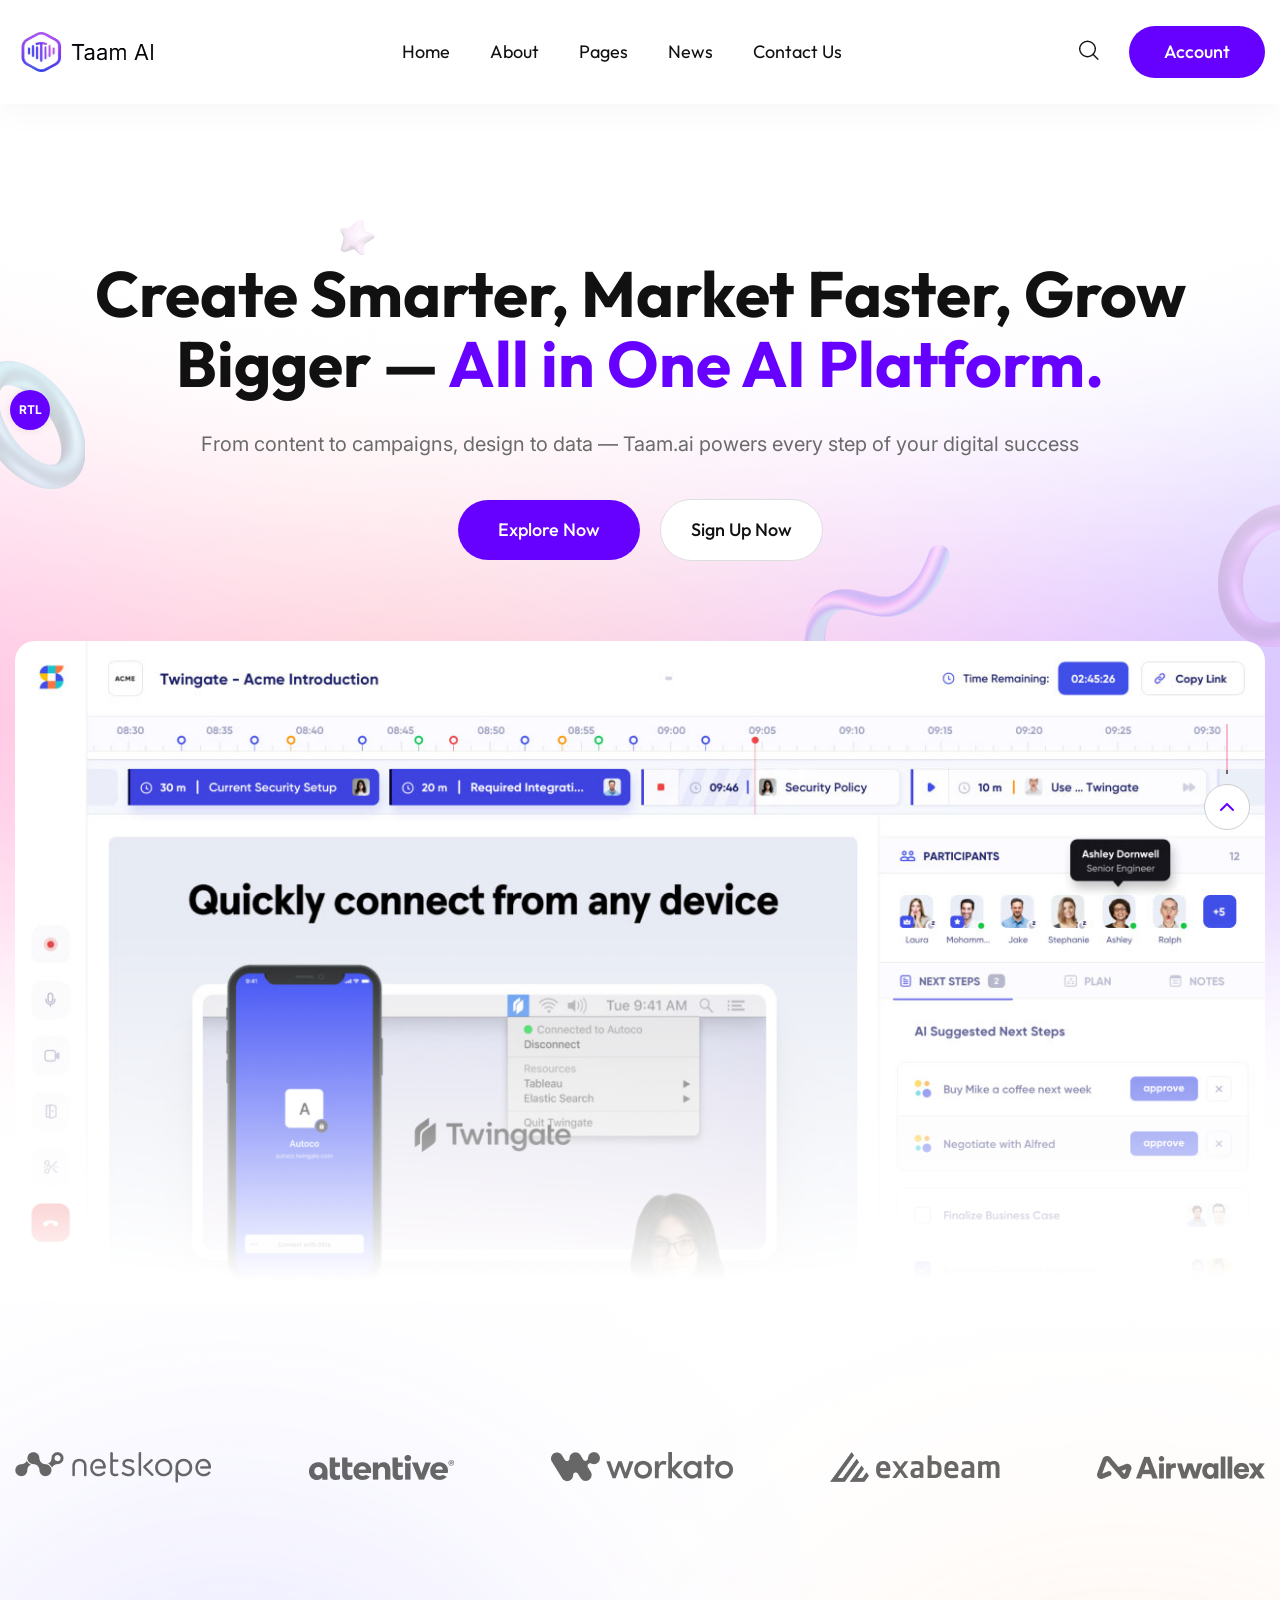
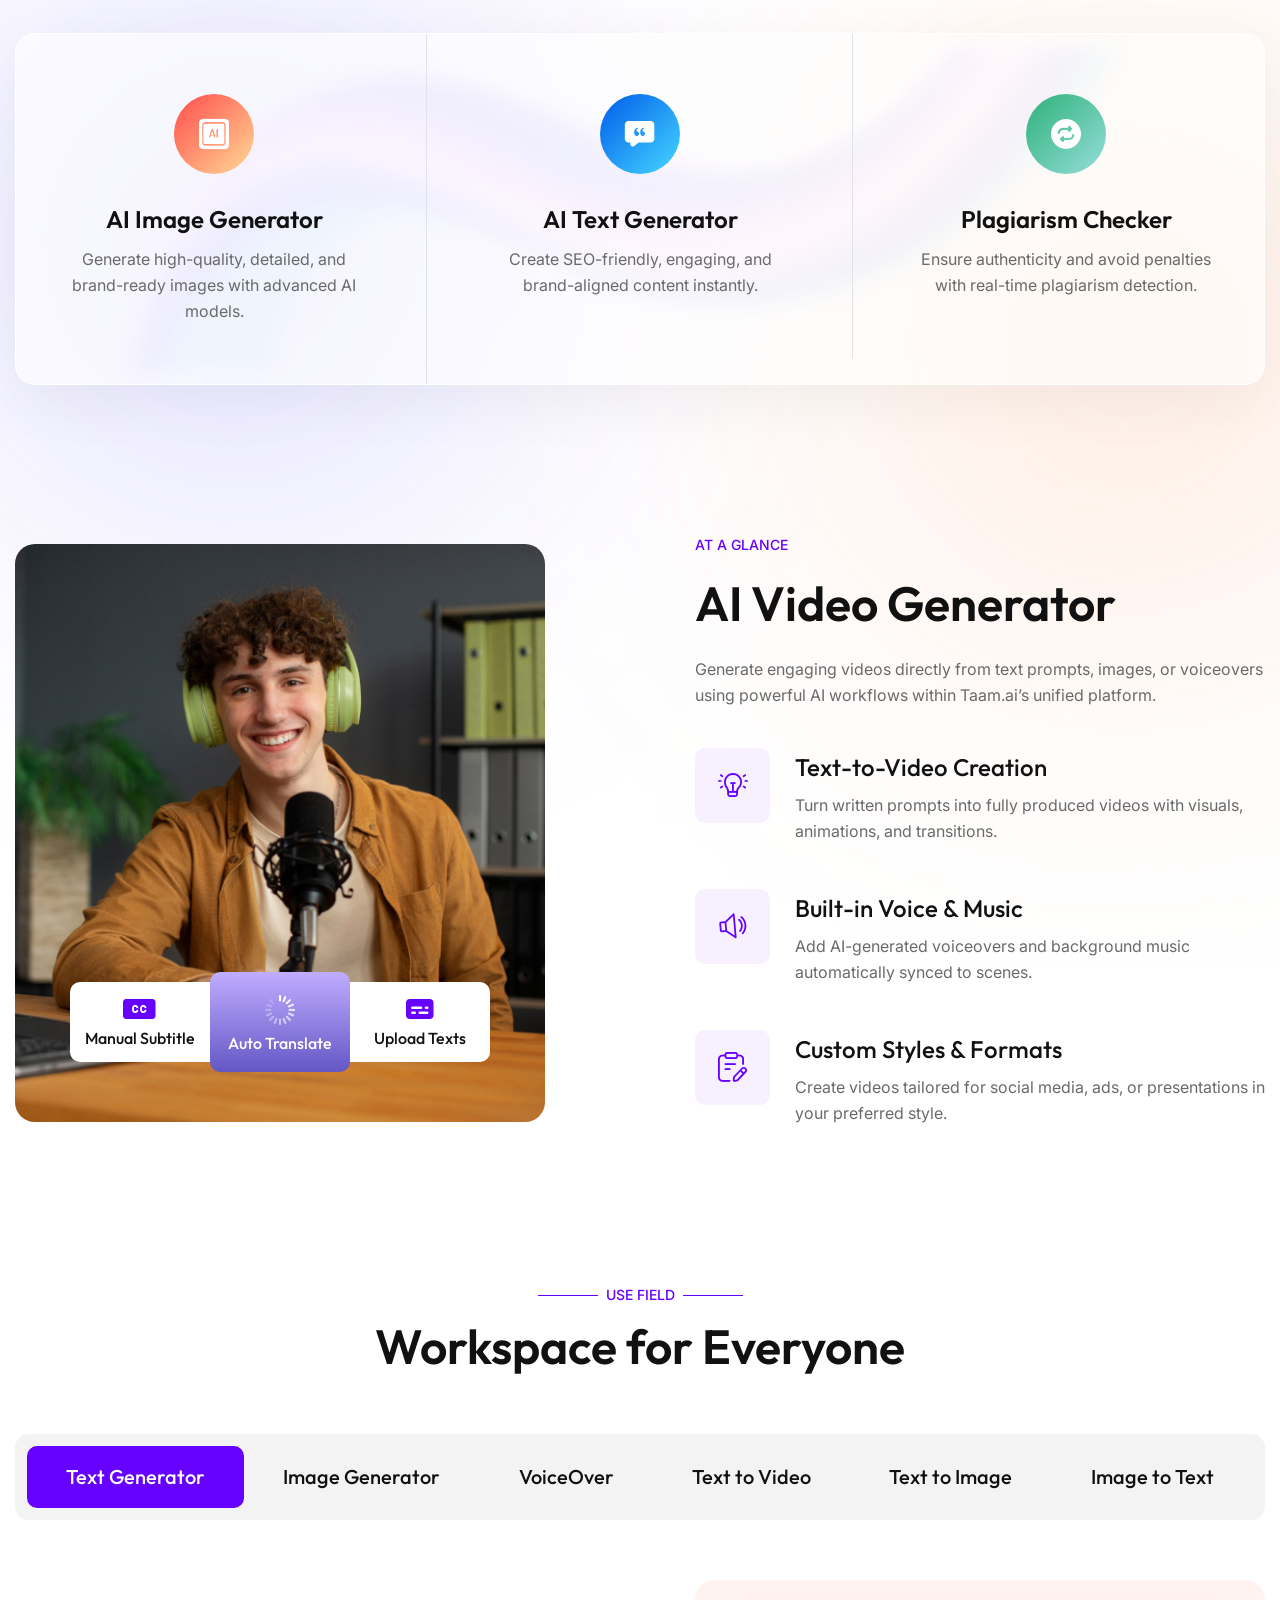
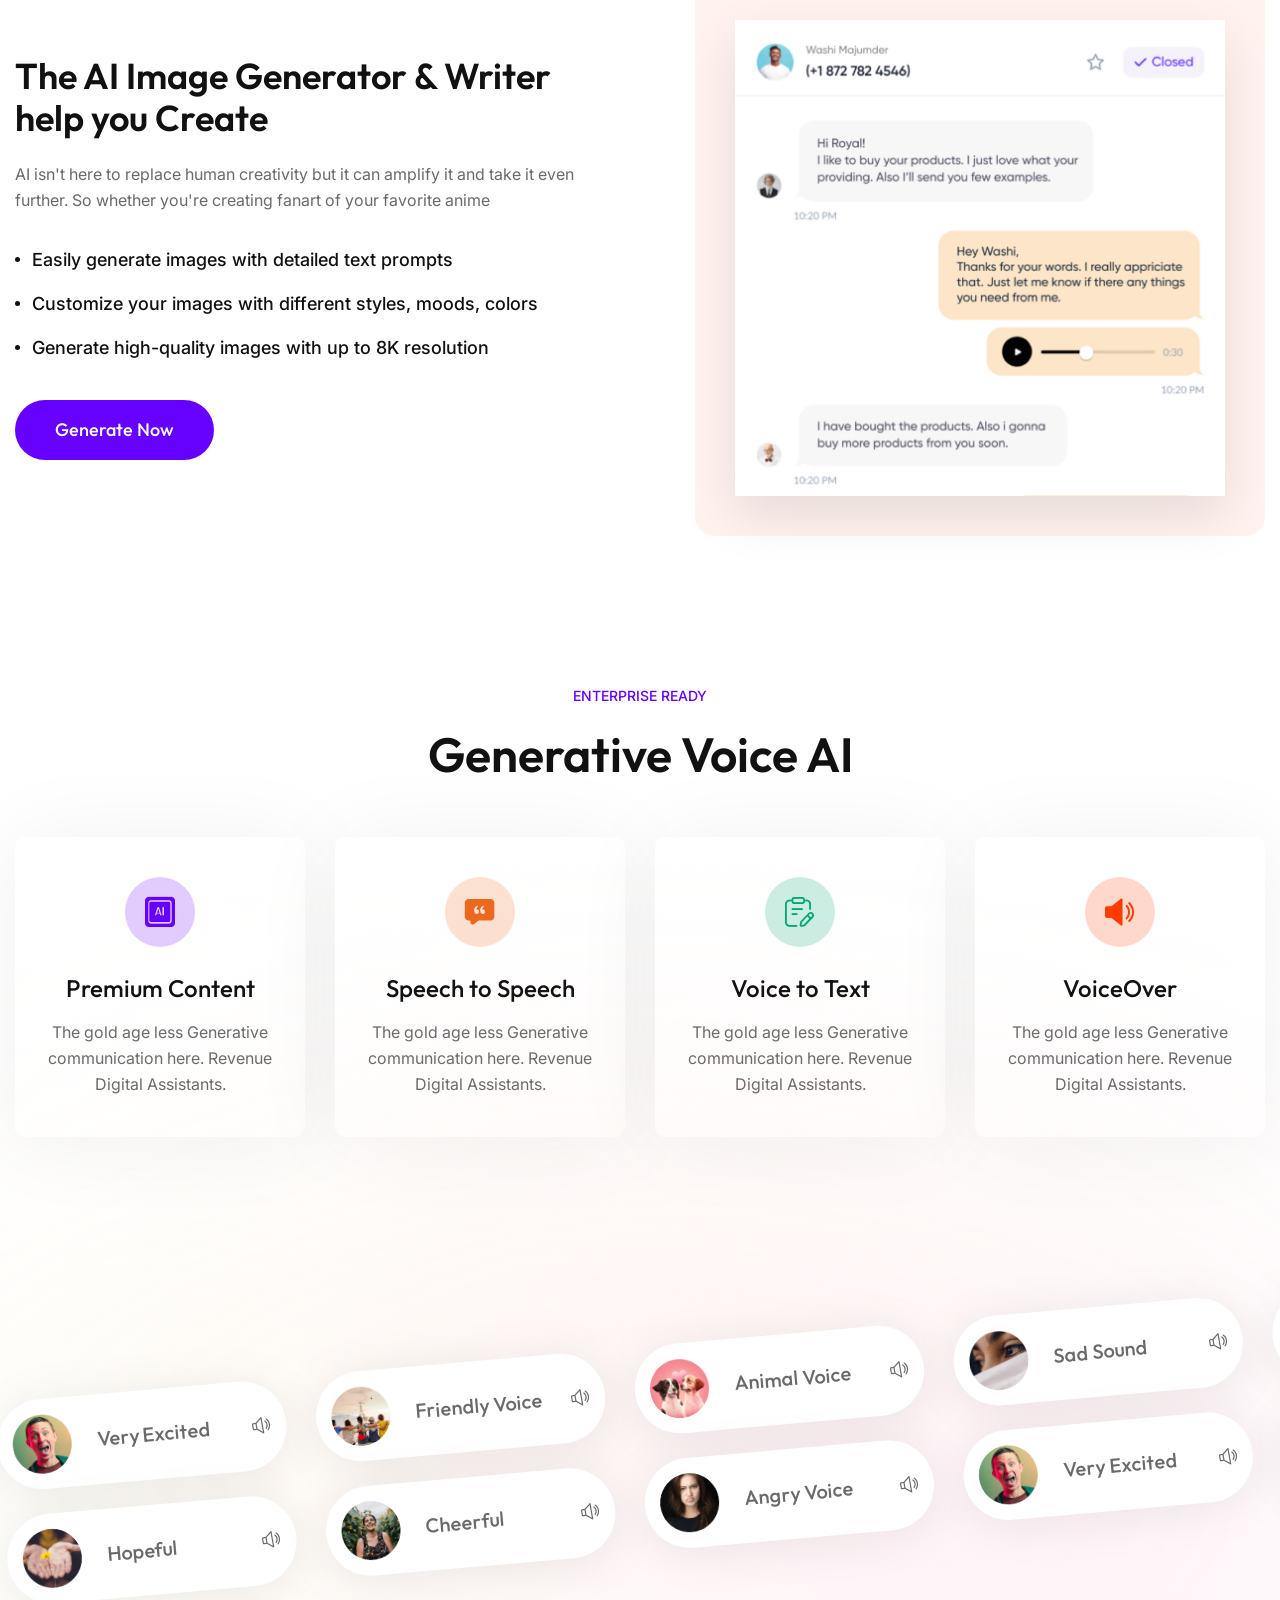
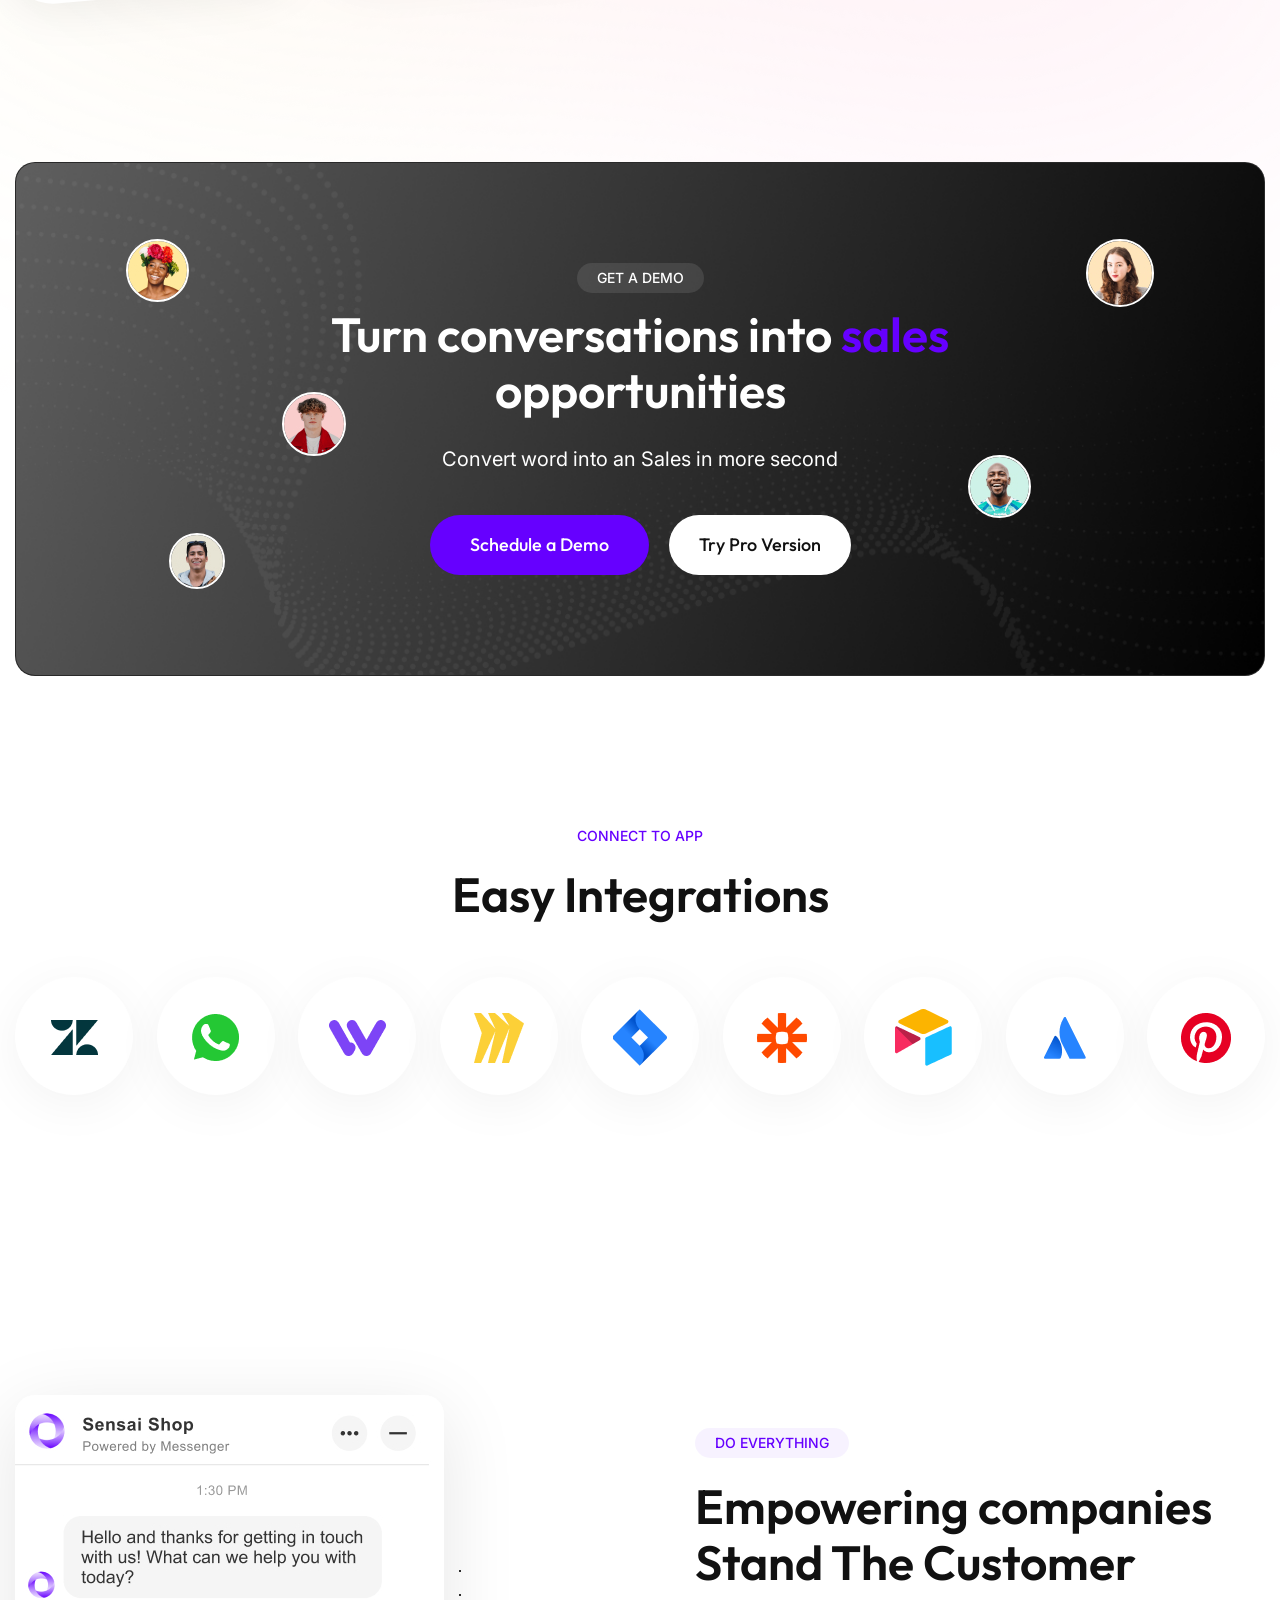
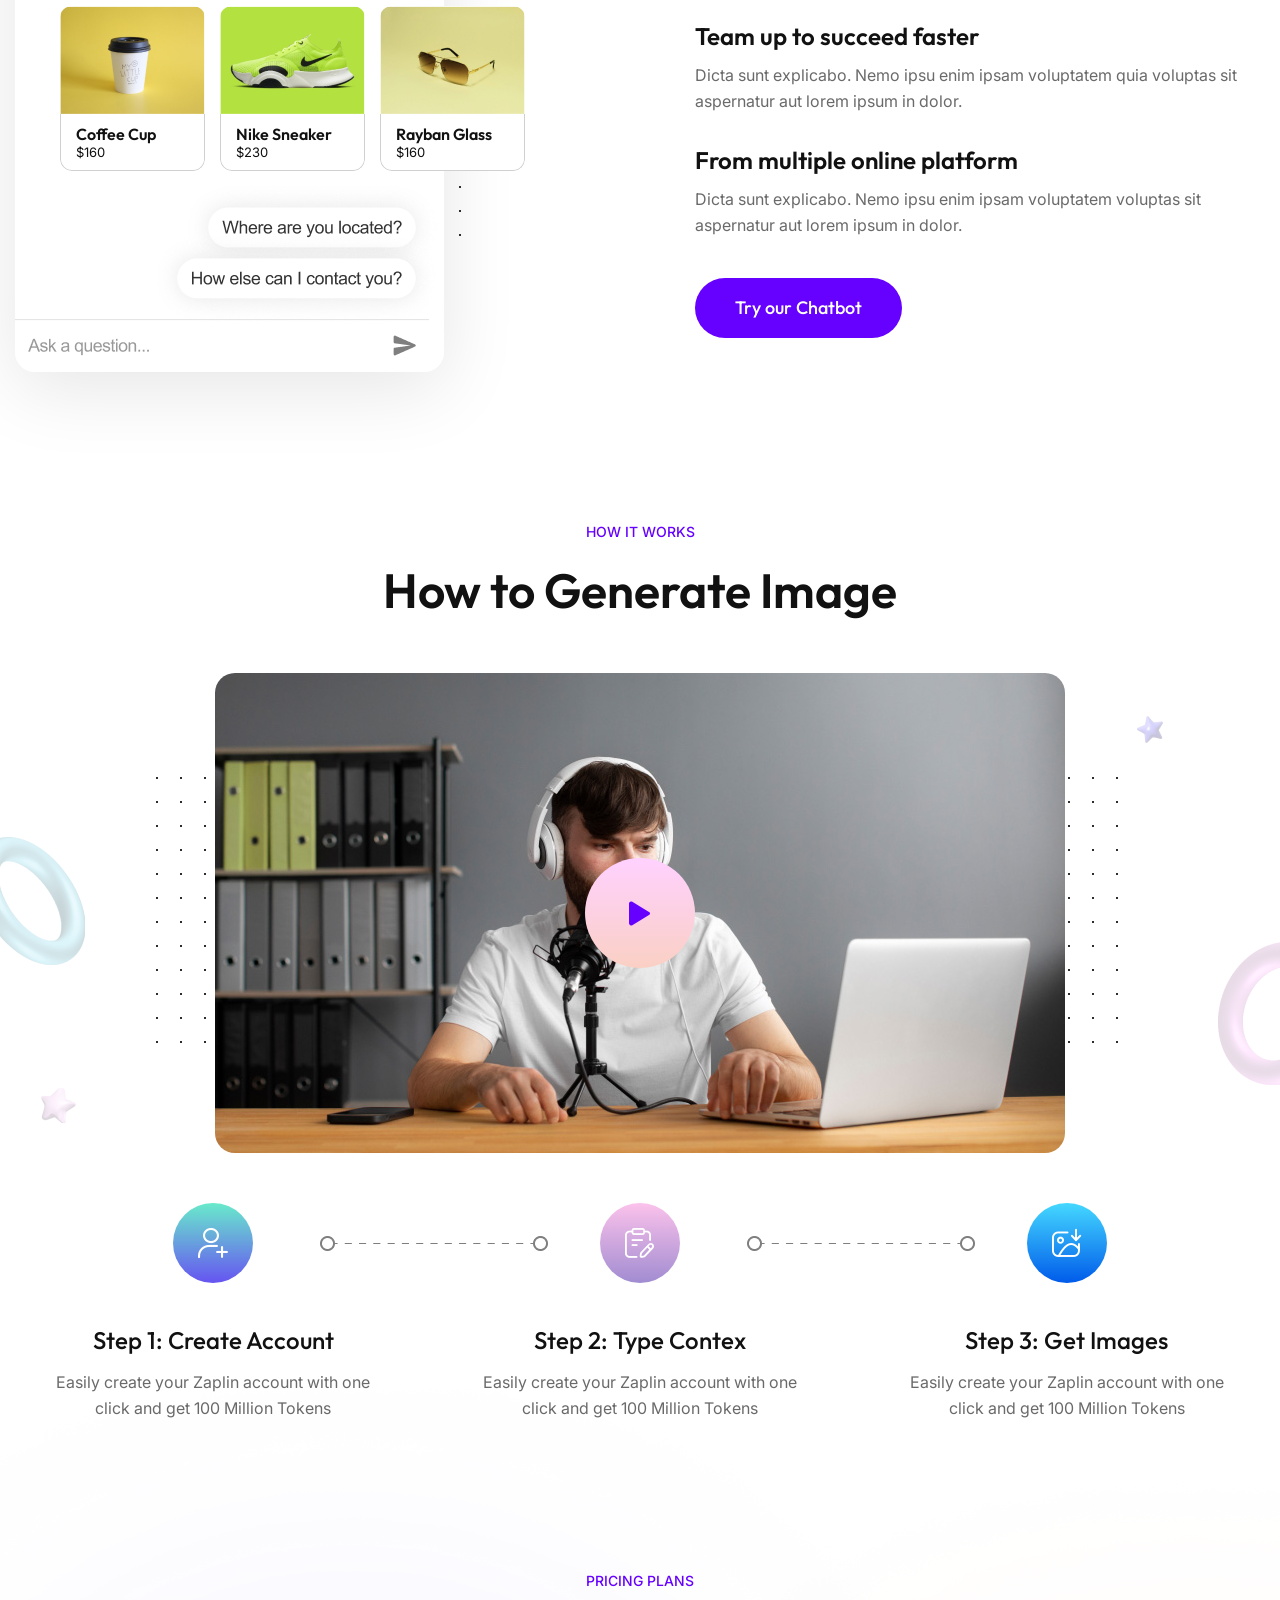
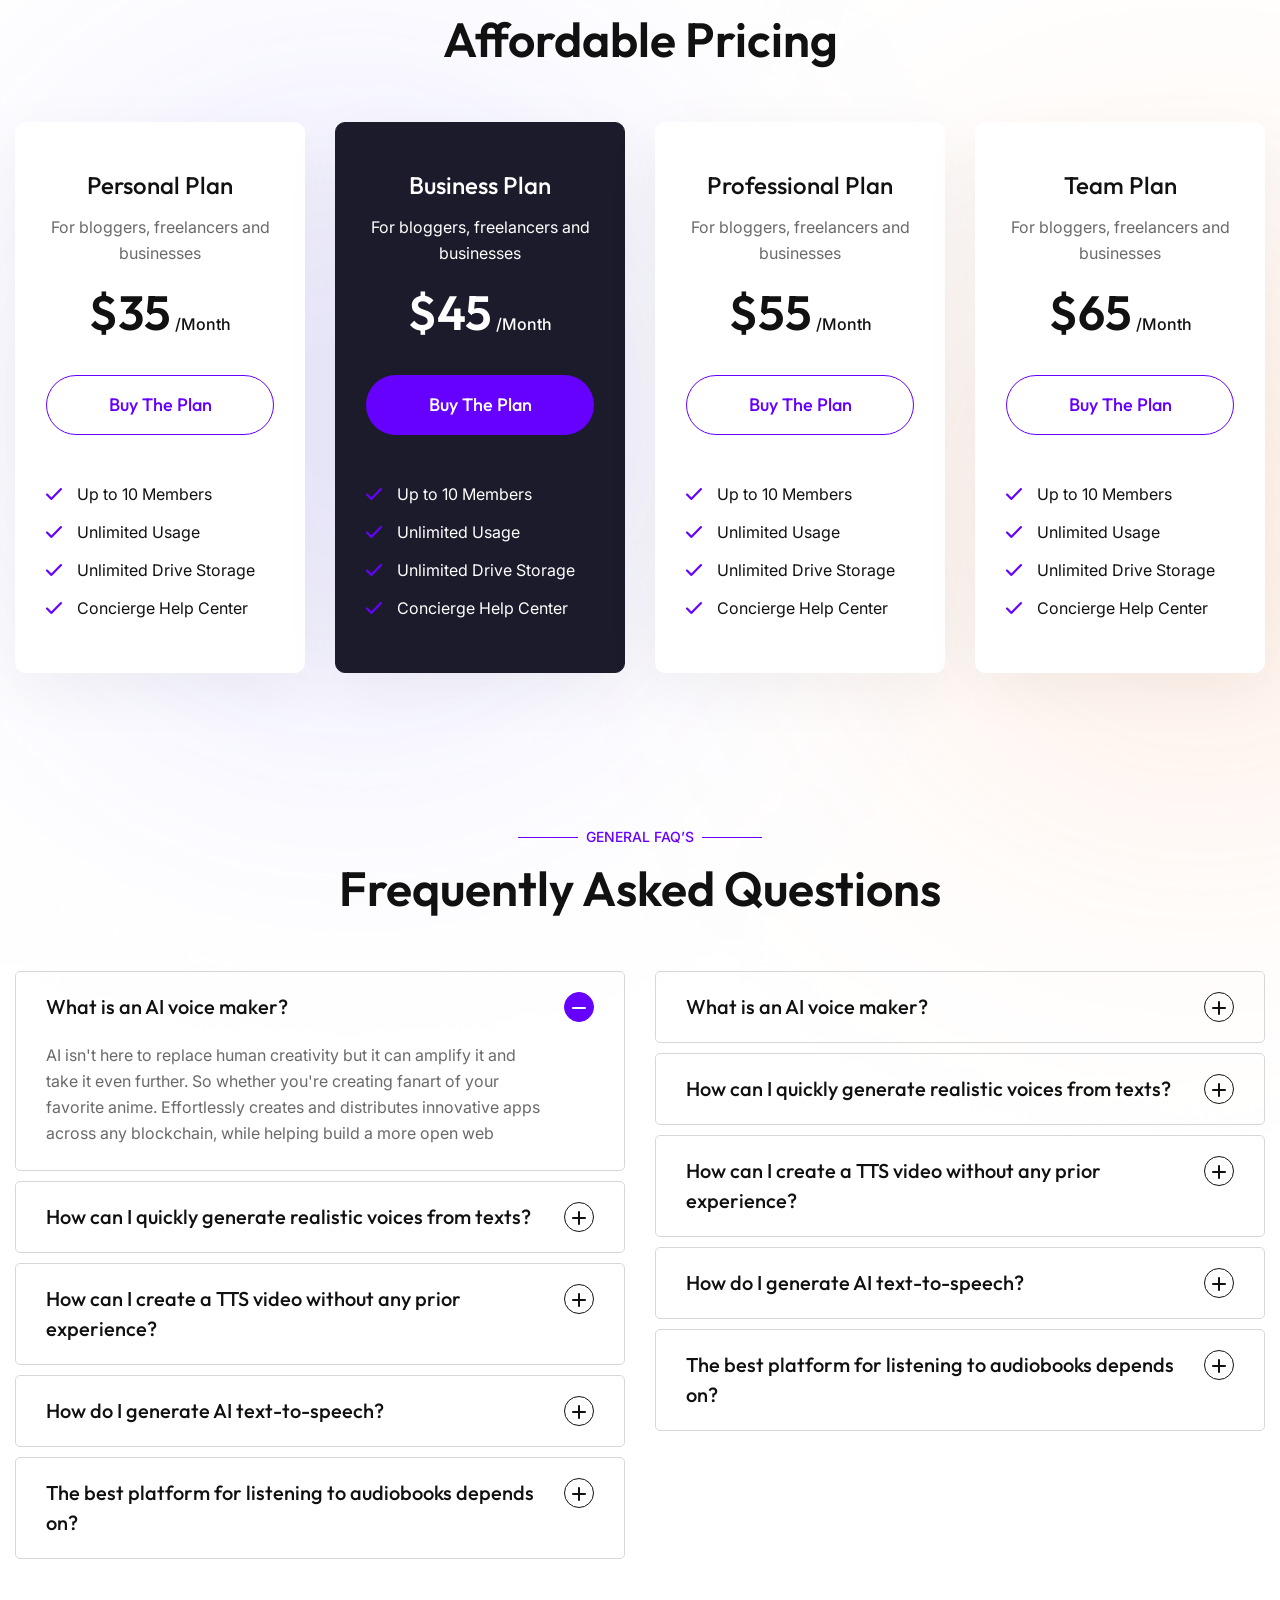
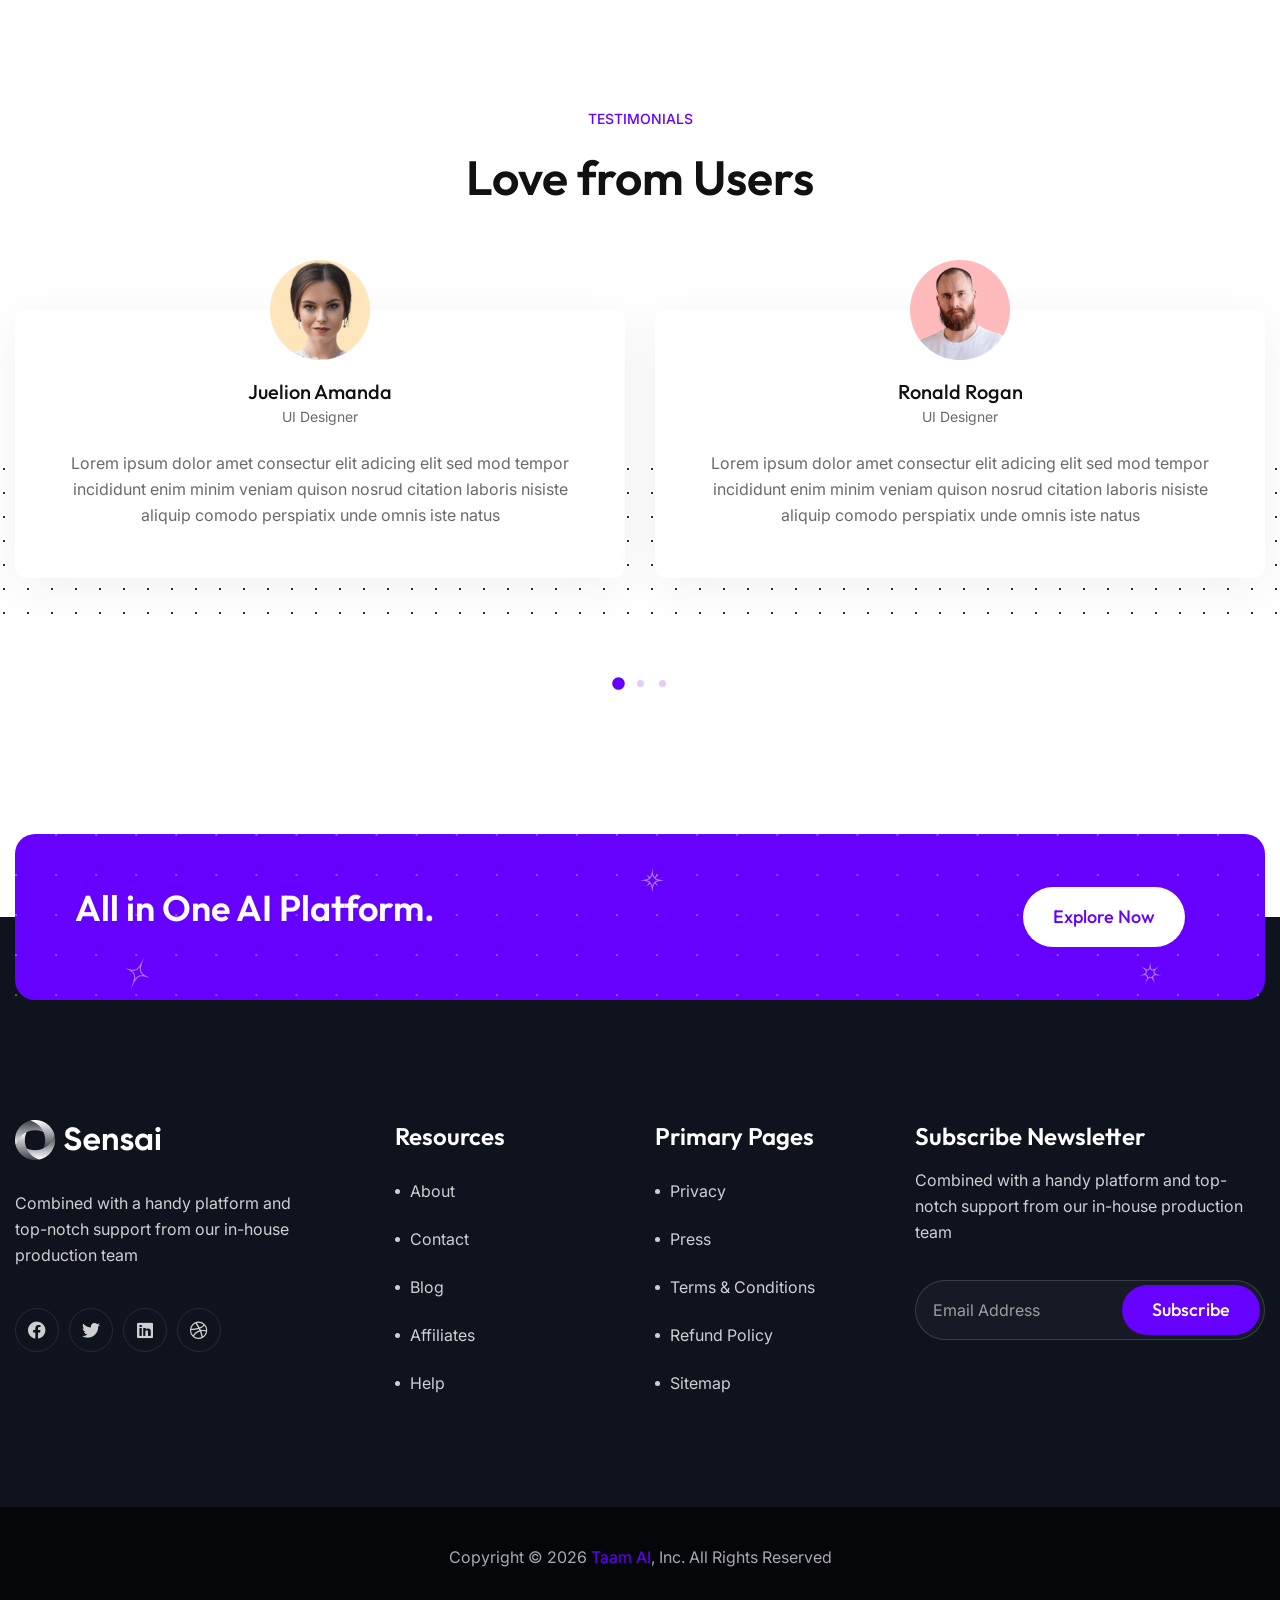
==== commit 7a348deb: "Update" ====
--- a/index.html
+++ b/index.html
@@ -74,7 +74,7 @@
         <div id="search-popup" class="search-popup">
             <div class="popup-inner">
                 <div class="upper-box clearfix">
-                    <figure class="logo-box pull-left"><a href="index.html"><img src="assets/images/logo.png"
+                    <figure class="logo-box pull-left"><a href="index.html"><img src="assets/images/Taam-Ai.png"
                                 alt=""></a></figure>
                     <div class="close-search pull-right"><span class="icon-44"></span></div>
                 </div>
@@ -103,7 +103,7 @@
                 <div class="auto-container">
                     <div class="outer-box">
                         <div class="logo-box">
-                            <figure class="logo"><a href="index.html"><img src="assets/images/logo.png" alt=""></a>
+                            <figure class="logo"><a href="index.html"><img src="assets/images/Taam-Ai.png" alt=""></a>
                             </figure>
                         </div>
                         <div class="menu-area">
@@ -184,7 +184,7 @@
                 <div class="auto-container">
                     <div class="outer-box">
                         <div class="logo-box">
-                            <figure class="logo"><a href="index.html"><img src="assets/images/logo.png" alt=""></a>
+                            <figure class="logo"><a href="index.html"><img src="assets/images/Taam-Ai.png" alt=""></a>
                             </figure>
                         </div>
                         <div id="MianScrollSpy" class="menu-area">
@@ -209,7 +209,7 @@
             <div class="close-btn"><i class="fas fa-times"></i></div>
 
             <nav class="menu-box">
-                <div class="nav-logo"><a href="index.html"><img src="assets/images/logo-2.png" alt="" title=""></a>
+                <div class="nav-logo"><a href="index.html"><img src="assets/images/Taam-Ai.png" alt="" title=""></a>
                 </div>
                 <div class="menu-outer"><!--Here Menu Will Come Automatically Via Javascript / Same Menu as in Header-->
                 </div>
@@ -249,11 +249,12 @@
             <div class="auto-container">
                 <div class="inner-box">
                     <div class="content-box mb_80">
-                        <h2>online AI <span>Video generator</span> Free <br />For everyone</h2>
-                        <p>The AI art generator who turns your imagination into unique images by automation</p>
+                        <h2>Create Smarter, Market Faster, Grow Bigger — <span>All in One AI Platform.</span></h2>
+                        <p>From content to campaigns, design to data — Taam.ai powers every step of your digital success
+                        </p>
                         <div class="btn-box">
-                            <a href="index-5.html" class="theme-btn btn-one mr_20">Generate Image</a>
-                            <a href="index-5.html" class="theme-btn btn-two">Sign Up Now</a>
+                            <a href="#" class="theme-btn btn-one mr_20">Explore Now</a>
+                            <a href="#" class="theme-btn btn-two">Sign Up Now</a>
                         </div>
                     </div>
                     <figure class="image-box"><img src="assets/images/resource/dashboard-5.jpg" alt=""></figure>
@@ -297,9 +298,9 @@
                             <div class="feature-block-two">
                                 <div class="inner-box">
                                     <div class="icon-box"><i class="icon-16"></i></div>
-                                    <h3><a href="index-5.html">AI Autocomplete</a></h3>
-                                    <p>You can use Sensai free online ai video creator to make a video from scratch You
-                                        can upload your video</p>
+                                    <h3><a href="index-5.html">AI Image Generator</a></h3>
+                                    <p>Generate high-quality, detailed, and brand-ready images with advanced AI models.
+                                    </p>
                                 </div>
                             </div>
                         </div>
@@ -307,9 +308,8 @@
                             <div class="feature-block-two">
                                 <div class="inner-box">
                                     <div class="icon-box"><i class="icon-17"></i></div>
-                                    <h3><a href="index-5.html">In-text Citations</a></h3>
-                                    <p>You can use Sensai free online ai video creator to make a video from scratch You
-                                        can upload your video</p>
+                                    <h3><a href="index-5.html">AI Text Generator</a></h3>
+                                    <p>Create SEO-friendly, engaging, and brand-aligned content instantly.</p>
                                 </div>
                             </div>
                         </div>
@@ -317,9 +317,8 @@
                             <div class="feature-block-two">
                                 <div class="inner-box">
                                     <div class="icon-box"><i class="icon-18"></i></div>
-                                    <h3><a href="index-5.html">Paraphrase Rewrite</a></h3>
-                                    <p>You can use Sensai free online ai video creator to make a video from scratch You
-                                        can upload your video</p>
+                                    <h3><a href="index-5.html">Plagiarism Checker</a></h3>
+                                    <p>Ensure authenticity and avoid penalties with real-time plagiarism detection.</p>
                                 </div>
                             </div>
                         </div>
@@ -362,22 +361,30 @@
                                 <div data-animation-box class="sec-title mb_25">
                                     <span data-animation-text class="sub-title overlay-anim-white-bg"
                                         data-animation="overlay-animation">AT A GLANCE</span>
-                                    <h2>The AI Video Generator at a glance now</h2>
+                                    <h2>AI Video Generator</h2>
                                 </div>
                                 <div class="text-box mb_40">
-                                    <p>AI isn't here to replace human creativity but it can amplify it and take it even
-                                        further. So whether you're creating fanart of your favorite anime</p>
+                                    <p>Generate engaging videos directly from text prompts, images, or voiceovers using
+                                        powerful AI workflows within Taam.ai’s unified platform.</p>
                                 </div>
                                 <div class="inner-box">
                                     <div class="single-item mb_40">
                                         <div class="icon-box"><i class="icon-13"></i></div>
-                                        <h3>Keep it simple and be creative</h3>
-                                        <p>Easily create your Zaplin account with one click and get</p>
+                                        <h3>Text-to-Video Creation</h3>
+                                        <p>Turn written prompts into fully produced videos with visuals, animations, and
+                                            transitions.</p>
+                                    </div>
+                                    <div class="single-item mb_40">
+                                        <div class="icon-box"><i class="icon-22"></i></div>
+                                        <h3>Built-in Voice & Music</h3>
+                                        <p>Add AI-generated voiceovers and background music automatically synced to
+                                            scenes.</p>
                                     </div>
                                     <div class="single-item">
-                                        <div class="icon-box"><i class="icon-14"></i></div>
-                                        <h3>Make any changes you need</h3>
-                                        <p>Easily create your Zaplin account with one click and get</p>
+                                        <div class="icon-box"><i class="icon-11"></i></div>
+                                        <h3>Custom Styles & Formats</h3>
+                                        <p>Create videos tailored for social media, ads, or presentations in your
+                                            preferred style.</p>
                                     </div>
                                 </div>
                             </div>
@@ -399,12 +406,12 @@
                 <div class="tabs-box">
                     <div class="tab-btn-box p_relative mb_60">
                         <ul class="tab-btns tab-buttons clearfix">
-                            <li class="tab-btn active-btn" data-tab="#tab-1">Landing Pages</li>
-                            <li class="tab-btn" data-tab="#tab-2">Facebook Ads</li>
-                            <li class="tab-btn" data-tab="#tab-3">Blog Posts</li>
-                            <li class="tab-btn" data-tab="#tab-4">Google Ads</li>
-                            <li class="tab-btn" data-tab="#tab-5">Sales Emails</li>
-                            <li class="tab-btn" data-tab="#tab-6">Product Info</li>
+                            <li class="tab-btn active-btn" data-tab="#tab-1">Text Generator</li>
+                            <li class="tab-btn" data-tab="#tab-2">Image Generator</li>
+                            <li class="tab-btn" data-tab="#tab-3">VoiceOver</li>
+                            <li class="tab-btn" data-tab="#tab-4">Text to Video</li>
+                            <li class="tab-btn" data-tab="#tab-5">Text to Image</li>
+                            <li class="tab-btn" data-tab="#tab-6">Image to Text</li>
                         </ul>
                     </div>
                     <div class="tabs-content">
@@ -430,7 +437,7 @@
                                 </div>
                                 <div class="col-lg-6 col-md-12 col-sm-12 image-column">
                                     <div class="image-box ml_40">
-                                        <figure class="image"><img src="assets/images/resource/service-1.jpg" alt="">
+                                        <figure class="image"><img src="assets/images/resource/service-2.jpg" alt="">
                                         </figure>
                                     </div>
                                 </div>
@@ -458,7 +465,7 @@
                                 </div>
                                 <div class="col-lg-6 col-md-12 col-sm-12 image-column">
                                     <div class="image-box ml_40">
-                                        <figure class="image"><img src="assets/images/resource/service-1.jpg" alt="">
+                                        <figure class="image"><img src="assets/images/resource/service-2.jpg" alt="">
                                         </figure>
                                     </div>
                                 </div>
@@ -486,7 +493,7 @@
                                 </div>
                                 <div class="col-lg-6 col-md-12 col-sm-12 image-column">
                                     <div class="image-box ml_40">
-                                        <figure class="image"><img src="assets/images/resource/service-1.jpg" alt="">
+                                        <figure class="image"><img src="assets/images/resource/service-2.jpg" alt="">
                                         </figure>
                                     </div>
                                 </div>
@@ -514,7 +521,7 @@
                                 </div>
                                 <div class="col-lg-6 col-md-12 col-sm-12 image-column">
                                     <div class="image-box ml_40">
-                                        <figure class="image"><img src="assets/images/resource/service-1.jpg" alt="">
+                                        <figure class="image"><img src="assets/images/resource/service-2.jpg" alt="">
                                         </figure>
                                     </div>
                                 </div>
@@ -542,7 +549,7 @@
                                 </div>
                                 <div class="col-lg-6 col-md-12 col-sm-12 image-column">
                                     <div class="image-box ml_40">
-                                        <figure class="image"><img src="assets/images/resource/service-1.jpg" alt="">
+                                        <figure class="image"><img src="assets/images/resource/service-2.jpg" alt="">
                                         </figure>
                                     </div>
                                 </div>
@@ -570,7 +577,7 @@
                                 </div>
                                 <div class="col-lg-6 col-md-12 col-sm-12 image-column">
                                     <div class="image-box ml_40">
-                                        <figure class="image"><img src="assets/images/resource/service-1.jpg" alt="">
+                                        <figure class="image"><img src="assets/images/resource/service-2.jpg" alt="">
                                         </figure>
                                     </div>
                                 </div>
@@ -616,8 +623,8 @@
                         <div class="feature-block-one" data-aos="fade-up" data-aos-easing="linear"
                             data-aos-duration="1100">
                             <div class="inner-box">
-                                <div class="icon-box"><i class="icon-18"></i></div>
-                                <h3><a href="index-4.html">Keyword Analysis</a></h3>
+                                <div class="icon-box"><i class="icon-11"></i></div>
+                                <h3><a href="index-4.html">Voice to Text</a></h3>
                                 <p>The gold age less Generative communication here. Revenue Digital Assistants.</p>
                             </div>
                         </div>
@@ -627,7 +634,7 @@
                             data-aos-duration="1300">
                             <div class="inner-box">
                                 <div class="icon-box"><i class="icon-21"></i></div>
-                                <h3><a href="index-4.html">Edit Audio Voice</a></h3>
+                                <h3><a href="index-4.html">VoiceOver</a></h3>
                                 <p>The gold age less Generative communication here. Revenue Digital Assistants.</p>
                             </div>
                         </div>
@@ -1389,10 +1396,9 @@
                             style="background-image: url(assets/images/shape/shape-26.png);"></div>
                     </div>
                     <div class="inner-box">
-                        <h2>The #1 rated AI Audio software <br />on the planet</h2>
+                        <h2>All in One AI Platform.</h2>
                         <div class="btn-box">
-                            <a href="index-4.html" class="theme-btn btn-two mr_20">Generate Now</a>
-                            <a href="contact.html" class="theme-btn btn-one">Need Support</a>
+                            <a href="#" class="theme-btn btn-two mr_20">Explore Now</a>
                         </div>
                     </div>
                 </div>
@@ -1477,7 +1483,8 @@
             <div class="footer-bottom centred">
                 <div class="auto-container">
                     <div class="copyright">
-                        <p>Copyright &copy; 2023 <a href="index.html">Sensai</a>, Inc. All Rights Reserved</p>
+                        <p>Copyright &copy; <span id="year"></span> <a href="index.html">Taam AI</a>, Inc. All Rights
+                            Reserved</p>
                     </div>
                 </div>
             </div>
@@ -1493,7 +1500,14 @@
                     <div class="scroll-bar">
                         <div class="bar-inner"></div>
                     </div>
-                    <div class="scroll-bar-text">Go To Top</div>
+                    <div class="scroll-bar-text">
+                        <svg xmlns="http://www.w3.org/2000/svg" width="24" height="24" viewBox="0 0 24 24" fill="none"
+                            stroke="currentColor" stroke-width="2" stroke-linecap="round" stroke-linejoin="round"
+                            class="icon icon-tabler icons-tabler-outline icon-tabler-chevron-left">
+                            <path stroke="none" d="M0 0h24v24H0z" fill="none" />
+                            <path d="M15 6l-6 6l6 6" />
+                        </svg>
+                    </div>
                 </div>
             </div>
         </div>
@@ -1517,6 +1531,10 @@
     <!-- main-js -->
     <script src="assets/js/script.js"></script>
 
+    <script>
+        document.getElementById("year").textContent = new Date().getFullYear();
+    </script>
+
 </body><!-- End of .page_wrapper -->
 
 </html>
--- a/assets/css/style.css
+++ b/assets/css/style.css
@@ -1,7 +1,6 @@
- 
-/* Css For Sensai */
-
-/************ TABLE OF CONTENTS ***************
+ /* Css For Sensai */
+
+ /************ TABLE OF CONTENTS ***************
 1. Fonts
 2. Reset
 3. Global
@@ -44,22 +43,22 @@
 
 
 
-/*** 
+ /*** 
 
 ====================================================================
   Reset
 ====================================================================
 
  ***/
-* {
-  margin:0px;
-  padding:0px;
-  border:none;
-  outline:none;
-}
-
-
-/*** 
+ * {
+   margin: 0px;
+   padding: 0px;
+   border: none;
+   outline: none;
+ }
+
+
+ /*** 
 
 ====================================================================
   Global Settings
@@ -68,647 +67,685 @@
  ***/
 
 
-:root{
-  --secondary-color: #0E131D;
-  --text-color: #6A6A6A;
-  --title-color: #111111;
-  --text-font: 'Inter', sans-serif;
-  --title-font: 'Outfit', sans-serif;
-}
-
-
-
-
-
-body {
-  font-size:16px;
-  color: var(--text-color);
-  line-height:26px;
-  font-weight:400;
-  background:#ffffff;
-  font-family: var(--text-font);
-  background-size:cover;
-  background-repeat:no-repeat;
-  background-position:center top;
-  -webkit-font-smoothing: antialiased;
-}
-
-  @media (min-width:1200px) {
-  .container {
-    max-width: 1200px;
-    padding: 0px 15px;
-  }
-}
-
-.large-container{
-  max-width: 1550px;
-  padding: 0px 15px;
-  margin: 0 auto;
-}
-
-.container-fluid{
-  padding: 0px;
-}
-
-.auto-container{
-  position:static;
-  max-width:1320px;
-  padding:0px 15px;
-  margin:0 auto;
-}
-
-.small-container{
-  max-width:680px;
-  margin:0 auto;
-}
-
-.boxed_wrapper{
-  position: relative;
-  margin: 0 auto;
-  overflow: hidden !important;
-  width: 100%;
-  min-width: 300px;
-}
-
-
-a{
-  text-decoration:none;
-  transition:all 500ms ease;
-  -moz-transition:all 500ms ease;
-  -webkit-transition:all 500ms ease;
-  -ms-transition:all 500ms ease;
-  -o-transition:all 500ms ease;
-}
-
-a:hover{
-  text-decoration:none;
-  outline:none;
-}
-
-input,button,select,textarea{
-  font-family: var(--text-font);
-  font-weight: 400;
-  font-size: 18px;
-  background: transparent;
-}
-
-::-webkit-input-placeholder {
-  color: inherit;
-}
-
-::-moz-input-placeholder {
-  color: inherit;
-}
-
-::-ms-input-placeholder {
-  color: inherit;
-}
-
-ul,li{
-  list-style:none;
-  padding:0px;
-  margin:0px; 
-}
-
-input{
-  transition: all 500ms ease;
-}
-
-button:focus,
-input:focus,
-textarea:focus{
-  outline: none;
-  box-shadow: none;
-  transition: all 500ms ease;
-}
-
-p{
-  position: relative;
-  font-family: var(--text-font);
-  color: var(--text-color);
-  font-weight: 400;
-  margin: 0px;
-  transition: all 500ms ease;
-}
-
-h1,h2,h3,h4,h5,h6{
-  position:relative;
-  font-family: var(--title-font);
-  font-weight: 600;
-  color: var(--title-color);
-  margin: 0px;
-  transition: all 500ms ease;
-}
-
-/* Preloader */
-
-.handle-preloader {
-  align-items: center;
-  -webkit-align-items: center;
-  display: flex;
-  display: -ms-flexbox;
-  height: 100%;
-  justify-content: center;
-  -webkit-justify-content: center;
-  position: fixed;
-  left: 0;
-  top: 0;
-  width: 100%;
-  z-index: 9999999;
-  background: var(--secondary-color);
-}
-
-.preloader-close{
-  position: fixed;
-  z-index: 99999999;
-  font-size: 14px;
-  background: #fff;
-  color: red;
-  width: 40px;
-  height: 40px;
-  line-height: 40px;
-  text-align: center;
-  border-radius: 50%;
-  cursor: pointer;
-  right: 30px;
-  top: 30px;
-  font-weight: 400;
-}
-
-.handle-preloader .animation-preloader {
-  position: absolute;
-  z-index: 100;
-}
-
-.handle-preloader .animation-preloader .spinner{
-  animation: spinner 1s infinite linear;
-  border-radius: 50%;
-  height: 150px;
-  margin: 0 auto 45px auto;
-  width: 150px;
-}
-
-.handle-preloader .animation-preloader .txt-loading {
-  text-align: center;
-  user-select: none;
-}
-
-.handle-preloader .animation-preloader .txt-loading .letters-loading:before{
-  animation: letters-loading 4s infinite;
-  content: attr(data-text-preloader);
-  left: 0;
-  opacity: 0;
-  top:0;
-  position: absolute;
-}
-
-.handle-preloader .animation-preloader .txt-loading .letters-loading{
-  font-family: var(--title-font);
-  font-weight: 500;
-  letter-spacing: 15px;
-  display: inline-block;
-  position: relative;
-  font-size: 70px;
-  line-height: 70px;
-  text-transform: uppercase;
-  color: transparent;
-  -webkit-text-stroke-width: 1px;
-  -webkit-text-stroke-color: rgba(255, 255, 255, 0.30);
-}
-
-.handle-preloader .animation-preloader .txt-loading .letters-loading:nth-child(2):before {animation-delay: 0.2s;}
-.handle-preloader .animation-preloader .txt-loading .letters-loading:nth-child(3):before {animation-delay: 0.4s;}
-.handle-preloader .animation-preloader .txt-loading .letters-loading:nth-child(4):before {animation-delay: 0.6s;}
-.handle-preloader .animation-preloader .txt-loading .letters-loading:nth-child(5):before {animation-delay: 0.8s;}
-.handle-preloader .animation-preloader .txt-loading .letters-loading:nth-child(6):before { animation-delay: 1s;}
-.handle-preloader .animation-preloader .txt-loading .letters-loading:nth-child(7):before { animation-delay: 1.2s;}
-.handle-preloader .animation-preloader .txt-loading .letters-loading:nth-child(8):before { animation-delay: 1.4s;}
-.handle-preloader .loader-section {
-  background-color: #ffffff;
-  height: 100%;
-  position: fixed;
-  top: 0;
-  width: calc(50% + 1px);
-}
-
-.preloader .loaded .animation-preloader {
-  opacity: 0;
-  transition: 0.3s ease-out;
-}
-
-.handle-preloader .animation-preloader .txt-loading .letters-loading:before{
-  color: #ffffff;
-}
-
-.handle-preloader .animation-preloader .spinner{
-  border: 3px solid #ffffff;
-  border-top-color: rgba(255, 255, 255, 0.5); 
-}
-
-/* AnimaciÃ³n del preloader */
-@keyframes spinner {
-  to {
-    transform: rotateZ(360deg);
-  }
-}
-@keyframes letters-loading {
-  0%,
-  75%,
-  100% {
-    opacity: 0;
-    transform: rotateY(-90deg);
-  }
-
-  25%,
-  50% {
-    opacity: 1;
-    transform: rotateY(0deg);
-  }
-}
-
-@media screen and (max-width: 767px) {
-  .handle-preloader .animation-preloader .spinner {
-    height: 8em;
-    width: 8em;
-  }
-}
-@media screen and (max-width: 500px) {
-  .handle-preloader .animation-preloader .spinner {
-    height: 7em;
-    width: 7em;
-  }
-  .handle-preloader .animation-preloader .txt-loading .letters-loading {font-size: 40px; letter-spacing: 10px;}
-}
-
-
-.centred{
-  text-align: center;
-}
-
-.pull-left{
-  float: left;
-}
-
-.pull-right{
-  float: right;
-}
-
-.special_fonts{
-  font-family: 'Fredoka', sans-serif;
-}
-
-
-figure{
-  margin: 0px;
-}
-
-img {
-  display: inline-block;
-  max-width: 100%;
-  height: auto;
-  transition-delay: .1s;
-  transition-timing-function: ease-in-out;
-  transition-duration: .7s;
-  transition-property: all;
-}
-
-.row{
-  --bs-gutter-x: 30px;
-}
-
-/** button **/
-
-
-.theme-btn{
-  position: relative;
-  display: inline-block;
-  overflow: hidden;
-  vertical-align: middle;
-  font-size: 18px;
-  line-height: 30px;
-  font-weight: 500;
-  padding: 15px 40px;
-  font-family: var(--title-font);
-  color: #fff;
-  text-align: center;
-  border-radius: 55px;
-  z-index: 1;
-  transition: all 500ms ease;
-}
-
-.theme-btn:hover{
-  color: #fff;
-}
-
-.theme-btn.btn-one:hover{
-  background: var(--secondary-color);
-}
-
-.theme-btn:before{
-  position: absolute;
-  content: '';
-  background: var(--secondary-color);
-  width: 100%;
-  height: 100%;
-  left: 0px;
-  top: 0px;
-  transform: scale(0,0);
-  z-index: -1;
-  transition: all 500ms ease;
-}
-
-.theme-btn:hover:before{
-  transform: scale(1,1);
-}
-
-.theme-btn.btn-two{
-  background: #fff;
-  color: #111111;
-  padding: 15px 30px;
-}
-
-.theme-btn.btn-two:hover{
-  color: #fff;
-  background: var(--theme-color);
-}
-
-.theme-btn.btn-two::before{
-  background: var(--theme-color);
-}
-
-.theme-btn.btn-three{
-  padding: 14px 39px;
-  color: var(--theme-color);
-  border: 1px solid var(--theme-color);
-}
-
-.theme-btn.btn-three:hover{
-  color: #fff;
-  border-color: var(--secondary-color);
-}
-
-.parallax-bg{
-  position: absolute;
-  left: 0px;
-  top: -30%;
-  width: 100%;
-  height: calc(100% + 30%);
-  background-size: cover;
-  background-repeat: no-repeat;
-  background-position: center;
-}
-
-
-/** styled-pagination */
-
-.pagination{
-  position: relative;
-  display: block;
-}
-
-.pagination li{
-  position: relative;
-  display: inline-block;
-  margin: 0px 5px;
-}
-
-.pagination li a{
-  position: relative;
-  display: inline-block;
-  font-size: 18px;
-  font-weight: 500;
-  font-family: var(--title-font);
-  height: 60px;
-  width: 60px;
-  line-height: 60px;
-  background: #ffffff;
-  box-shadow: 0px 10px 40px 10px rgba(0, 0, 0, 0.07);
-  text-align: center;
-  color: #000;
-  border-radius: 50%;
-  z-index: 1;
-  transition: all 500ms ease;
-}
-
-.pagination li a:hover,
-.pagination li a.current{
-  color: #fff;
-  background: var(--theme-color);
-  border-color: var(--theme-color);
-}
-
-.pagination li:first-child a,
-.pagination li:last-child a{
-  font-size: 16px;
-  line-height: 64px;
-}
-
-.sec-pad{
-  padding: 142px 0px 150px 0px;
-}
-
-.mr-0{
-  margin: 0px !important;
-}
-
-/** scroll-to-top **/
-
-.scroll-to-top{
-  position: fixed;
-  right: 0px;
-  bottom: 100px;
-  transform: rotate(90deg);
-  z-index: 99;
-}
-
-.scroll-to-top .visible {
-  visibility: visible!important;
-  opacity: 1!important;
-}
-
-.scroll-to-top .scroll-top-inner {
-  opacity: 0;
-  visibility: hidden;
-}
-
-.scroll-to-top .scroll-top-inner{
-  display: -webkit-box;
-  display: -webkit-flex;
-  display: -ms-flexbox;
-  display: flex;
-  -webkit-box-align: center;
-  -webkit-align-items: center;
-  -ms-flex-align: center;
-  align-items: center;
-  -webkit-transition: all cubic-bezier(.4,0,.2,1) .4s;
-  -o-transition: all cubic-bezier(.4,0,.2,1) .4s;
-  transition: all cubic-bezier(.4,0,.2,1) .4s;
-}
-
-.scroll-to-top .scroll-bar {
-  width: 50px;
-  height: 2px;
-  margin-right: 10px;
-  position: relative;
-}
-
-.scroll-to-top .scroll-bar:before {
-  content: "";
-  position: absolute;
-  left: 0;
-  top: 0;
-  height: 100%;
-  width: 100%;
-  background-color: #f4244f;
-  opacity: .3;
-}
-
-.scroll-to-top .scroll-bar .bar-inner {
-  position: absolute;
-  top: 0;
-  right: 0;
-  height: 100%;
-  background-color: currentColor;
-}
-
-.scroll-to-top .scroll-bar-text{
-  font-size: 14px;
-  font-weight: 600;
-  cursor: pointer;
-  color: var(--theme-color);
-  transition: all 500ms ease;
-}
-
-.light-home .scroll-to-top .scroll-bar-text{
-  color: var(--secondary-color);
-}
-
-.scroll-to-top .scroll-bar-text:hover{
-  transform: scale(1.1);
-}
-
-
-
-@-webkit-keyframes ripple {
-  70% {
-    -webkit-box-shadow: 0 0 0 30px rgba(255, 255, 255, 0);
-            box-shadow: 0 0 0 30px rgba(255, 255, 255, 0);
-  }
-  100% {
-    -webkit-box-shadow: 0 0 0 0 rgba(255, 255, 255, 0);
-            box-shadow: 0 0 0 0 rgba(255, 255, 255, 0);
-  }
-}
-@keyframes ripple {
-  70% {
-    -webkit-box-shadow: 0 0 0 30px rgba(255, 255, 255, 0);
-            box-shadow: 0 0 0 30px rgba(255, 255, 255, 0);
-  }
-  100% {
-    -webkit-box-shadow: 0 0 0 0 rgba(255, 255, 255, 0);
-            box-shadow: 0 0 0 0 rgba(255, 255, 255, 0);
-  }
-}
-
-
-
-.sec-title{
-  position: relative;
-  display: block;
-}
-
-.sec-title h2{
-  position: relative;
-  display: block;
-  font-size: 48px;
-  line-height: 56px;
-  font-weight: 600;
-  margin: 0px;
-}
-
-.sec-title.light h2,
-.sec-title.light .sub-title{
-  color: #fff !important;
-}
-
-.sub-title{
-  position: relative;
-  display: inline-block;
-  font-size: 14px;
-  line-height: 20px;
-  font-weight: 500;
-  text-transform: uppercase;
-  margin-bottom: 13px;
-}
-
-.sub-title-two{
-  position: relative;
-  display: inline-block;
-  font-size: 14px;
-  line-height: 20px;
-  font-weight: 500;
-  text-transform: uppercase;
-  margin-bottom: 13px;
-  color: var(--theme-color);
-  padding-right: 68px;
-}
-
-.centred .sub-title-two{
-  padding-left: 68px;
-}
-
-.sub-title-two:before{
-  position: absolute;
-  content: '';
-  width: 60px;
-  height: 1px;
-  right: 0px;
-  bottom: 9px;
-  background: var(--theme-color);
-}
-
-.centred .sub-title-two:after{
-  position: absolute;
-  content: '';
-  width: 60px;
-  height: 1px;
-  left: 0px;
-  bottom: 9px;
-  background: var(--theme-color);
-}
-
-.sub-title-three{
-  position: relative;
-  display: inline-block;
-  font-size: 14px;
-  line-height: 20px;
-  font-weight: 500;
-  text-transform: uppercase;
-  margin-bottom: 13px;
-  color: var(--theme-color);
-  padding-right: 68px;
-  padding: 5px 20px;
-  z-index: 1;
-}
-
-.sub-title-three:before{
-  position: absolute;
-  content: '';
-  background: var(--theme-color);
-  opacity: 0.05;
-  width: 100%;
-  height: 100%;
-  left: 0px;
-  top: 0px;
-  border-radius: 40px;
-  z-index: -1;
-}
-
-
-
-
-
-/*** 
+ :root {
+   --secondary-color: #0E131D;
+   --text-color: #6A6A6A;
+   --title-color: #111111;
+   --text-font: 'Inter', sans-serif;
+   --title-font: 'Outfit', sans-serif;
+ }
+
+
+
+
+
+ body {
+   font-size: 16px;
+   color: var(--text-color);
+   line-height: 26px;
+   font-weight: 400;
+   background: #ffffff;
+   font-family: var(--text-font);
+   background-size: cover;
+   background-repeat: no-repeat;
+   background-position: center top;
+   -webkit-font-smoothing: antialiased;
+ }
+
+ @media (min-width:1200px) {
+   .container {
+     max-width: 1200px;
+     padding: 0px 15px;
+   }
+ }
+
+ .large-container {
+   max-width: 1550px;
+   padding: 0px 15px;
+   margin: 0 auto;
+ }
+
+ .container-fluid {
+   padding: 0px;
+ }
+
+ .auto-container {
+   position: static;
+   max-width: 1320px;
+   padding: 0px 15px;
+   margin: 0 auto;
+ }
+
+ .small-container {
+   max-width: 680px;
+   margin: 0 auto;
+ }
+
+ .boxed_wrapper {
+   position: relative;
+   margin: 0 auto;
+   overflow: hidden !important;
+   width: 100%;
+   min-width: 300px;
+ }
+
+
+ a {
+   text-decoration: none;
+   transition: all 500ms ease;
+   -moz-transition: all 500ms ease;
+   -webkit-transition: all 500ms ease;
+   -ms-transition: all 500ms ease;
+   -o-transition: all 500ms ease;
+ }
+
+ a:hover {
+   text-decoration: none;
+   outline: none;
+ }
+
+ input, button, select, textarea {
+   font-family: var(--text-font);
+   font-weight: 400;
+   font-size: 18px;
+   background: transparent;
+ }
+
+ ::-webkit-input-placeholder {
+   color: inherit;
+ }
+
+ ::-moz-input-placeholder {
+   color: inherit;
+ }
+
+ ::-ms-input-placeholder {
+   color: inherit;
+ }
+
+ ul, li {
+   list-style: none;
+   padding: 0px;
+   margin: 0px;
+ }
+
+ input {
+   transition: all 500ms ease;
+ }
+
+ button:focus,
+ input:focus,
+ textarea:focus {
+   outline: none;
+   box-shadow: none;
+   transition: all 500ms ease;
+ }
+
+ p {
+   position: relative;
+   font-family: var(--text-font);
+   color: var(--text-color);
+   font-weight: 400;
+   margin: 0px;
+   transition: all 500ms ease;
+ }
+
+ h1, h2, h3, h4, h5, h6 {
+   position: relative;
+   font-family: var(--title-font);
+   font-weight: 600;
+   color: var(--title-color);
+   margin: 0px;
+   transition: all 500ms ease;
+ }
+
+ /* Preloader */
+
+ .handle-preloader {
+   align-items: center;
+   -webkit-align-items: center;
+   display: flex;
+   display: -ms-flexbox;
+   height: 100%;
+   justify-content: center;
+   -webkit-justify-content: center;
+   position: fixed;
+   left: 0;
+   top: 0;
+   width: 100%;
+   z-index: 9999999;
+   background: var(--secondary-color);
+ }
+
+ .preloader-close {
+   position: fixed;
+   z-index: 99999999;
+   font-size: 14px;
+   background: #fff;
+   color: red;
+   width: 40px;
+   height: 40px;
+   line-height: 40px;
+   text-align: center;
+   border-radius: 50%;
+   cursor: pointer;
+   right: 30px;
+   top: 30px;
+   font-weight: 400;
+ }
+
+ .handle-preloader .animation-preloader {
+   position: absolute;
+   z-index: 100;
+ }
+
+ .handle-preloader .animation-preloader .spinner {
+   animation: spinner 1s infinite linear;
+   border-radius: 50%;
+   height: 150px;
+   margin: 0 auto 45px auto;
+   width: 150px;
+ }
+
+ .handle-preloader .animation-preloader .txt-loading {
+   text-align: center;
+   user-select: none;
+ }
+
+ .handle-preloader .animation-preloader .txt-loading .letters-loading:before {
+   animation: letters-loading 4s infinite;
+   content: attr(data-text-preloader);
+   left: 0;
+   opacity: 0;
+   top: 0;
+   position: absolute;
+ }
+
+ .handle-preloader .animation-preloader .txt-loading .letters-loading {
+   font-family: var(--title-font);
+   font-weight: 500;
+   letter-spacing: 15px;
+   display: inline-block;
+   position: relative;
+   font-size: 70px;
+   line-height: 70px;
+   text-transform: uppercase;
+   color: transparent;
+   -webkit-text-stroke-width: 1px;
+   -webkit-text-stroke-color: rgba(255, 255, 255, 0.30);
+ }
+
+ .handle-preloader .animation-preloader .txt-loading .letters-loading:nth-child(2):before {
+   animation-delay: 0.2s;
+ }
+
+ .handle-preloader .animation-preloader .txt-loading .letters-loading:nth-child(3):before {
+   animation-delay: 0.4s;
+ }
+
+ .handle-preloader .animation-preloader .txt-loading .letters-loading:nth-child(4):before {
+   animation-delay: 0.6s;
+ }
+
+ .handle-preloader .animation-preloader .txt-loading .letters-loading:nth-child(5):before {
+   animation-delay: 0.8s;
+ }
+
+ .handle-preloader .animation-preloader .txt-loading .letters-loading:nth-child(6):before {
+   animation-delay: 1s;
+ }
+
+ .handle-preloader .animation-preloader .txt-loading .letters-loading:nth-child(7):before {
+   animation-delay: 1.2s;
+ }
+
+ .handle-preloader .animation-preloader .txt-loading .letters-loading:nth-child(8):before {
+   animation-delay: 1.4s;
+ }
+
+ .handle-preloader .loader-section {
+   background-color: #ffffff;
+   height: 100%;
+   position: fixed;
+   top: 0;
+   width: calc(50% + 1px);
+ }
+
+ .preloader .loaded .animation-preloader {
+   opacity: 0;
+   transition: 0.3s ease-out;
+ }
+
+ .handle-preloader .animation-preloader .txt-loading .letters-loading:before {
+   color: #ffffff;
+ }
+
+ .handle-preloader .animation-preloader .spinner {
+   border: 3px solid #ffffff;
+   border-top-color: rgba(255, 255, 255, 0.5);
+ }
+
+ /* AnimaciÃ³n del preloader */
+ @keyframes spinner {
+   to {
+     transform: rotateZ(360deg);
+   }
+ }
+
+ @keyframes letters-loading {
+
+   0%,
+   75%,
+   100% {
+     opacity: 0;
+     transform: rotateY(-90deg);
+   }
+
+   25%,
+   50% {
+     opacity: 1;
+     transform: rotateY(0deg);
+   }
+ }
+
+ @media screen and (max-width: 767px) {
+   .handle-preloader .animation-preloader .spinner {
+     height: 8em;
+     width: 8em;
+   }
+ }
+
+ @media screen and (max-width: 500px) {
+   .handle-preloader .animation-preloader .spinner {
+     height: 7em;
+     width: 7em;
+   }
+
+   .handle-preloader .animation-preloader .txt-loading .letters-loading {
+     font-size: 40px;
+     letter-spacing: 10px;
+   }
+ }
+
+
+ .centred {
+   text-align: center;
+ }
+
+ .pull-left {
+   float: left;
+ }
+
+ .pull-right {
+   float: right;
+ }
+
+ .special_fonts {
+   font-family: 'Fredoka', sans-serif;
+ }
+
+
+ figure {
+   margin: 0px;
+ }
+
+ img {
+   display: inline-block;
+   max-width: 100%;
+   height: auto;
+   transition-delay: .1s;
+   transition-timing-function: ease-in-out;
+   transition-duration: .7s;
+   transition-property: all;
+ }
+
+ .row {
+   --bs-gutter-x: 30px;
+ }
+
+ /** button **/
+
+
+ .theme-btn {
+   position: relative;
+   display: inline-block;
+   overflow: hidden;
+   vertical-align: middle;
+   font-size: 18px;
+   line-height: 30px;
+   font-weight: 500;
+   padding: 15px 40px;
+   font-family: var(--title-font);
+   color: #fff;
+   text-align: center;
+   border-radius: 55px;
+   z-index: 1;
+   transition: all 500ms ease;
+ }
+
+ .theme-btn:hover {
+   color: #fff;
+ }
+
+ .theme-btn.btn-one:hover {
+   background: var(--secondary-color);
+ }
+
+ .theme-btn:before {
+   position: absolute;
+   content: '';
+   background: var(--secondary-color);
+   width: 100%;
+   height: 100%;
+   left: 0px;
+   top: 0px;
+   transform: scale(0, 0);
+   z-index: -1;
+   transition: all 500ms ease;
+ }
+
+ .theme-btn:hover:before {
+   transform: scale(1, 1);
+ }
+
+ .theme-btn.btn-two {
+   background: #fff;
+   color: #111111;
+   padding: 15px 30px;
+ }
+
+ .theme-btn.btn-two:hover {
+   color: #fff;
+   background: var(--theme-color);
+ }
+
+ .theme-btn.btn-two::before {
+   background: var(--theme-color);
+ }
+
+ .theme-btn.btn-three {
+   padding: 14px 39px;
+   color: var(--theme-color);
+   border: 1px solid var(--theme-color);
+ }
+
+ .theme-btn.btn-three:hover {
+   color: #fff;
+   border-color: var(--secondary-color);
+ }
+
+ .parallax-bg {
+   position: absolute;
+   left: 0px;
+   top: -30%;
+   width: 100%;
+   height: calc(100% + 30%);
+   background-size: cover;
+   background-repeat: no-repeat;
+   background-position: center;
+ }
+
+
+ /** styled-pagination */
+
+ .pagination {
+   position: relative;
+   display: block;
+ }
+
+ .pagination li {
+   position: relative;
+   display: inline-block;
+   margin: 0px 5px;
+ }
+
+ .pagination li a {
+   position: relative;
+   display: inline-block;
+   font-size: 18px;
+   font-weight: 500;
+   font-family: var(--title-font);
+   height: 60px;
+   width: 60px;
+   line-height: 60px;
+   background: #ffffff;
+   box-shadow: 0px 10px 40px 10px rgba(0, 0, 0, 0.07);
+   text-align: center;
+   color: #000;
+   border-radius: 50%;
+   z-index: 1;
+   transition: all 500ms ease;
+ }
+
+ .pagination li a:hover,
+ .pagination li a.current {
+   color: #fff;
+   background: var(--theme-color);
+   border-color: var(--theme-color);
+ }
+
+ .pagination li:first-child a,
+ .pagination li:last-child a {
+   font-size: 16px;
+   line-height: 64px;
+ }
+
+ .sec-pad {
+   padding: 142px 0px 150px 0px;
+ }
+
+ .mr-0 {
+   margin: 0px !important;
+ }
+
+ /** scroll-to-top **/
+
+ .scroll-to-top {
+   position: fixed;
+   right: 0px;
+   bottom: 100px;
+   transform: rotate(90deg);
+   z-index: 99;
+ }
+
+ .scroll-to-top .visible {
+   visibility: visible !important;
+   opacity: 1 !important;
+ }
+
+ .scroll-to-top .scroll-top-inner {
+   opacity: 0;
+   visibility: hidden;
+ }
+
+ .scroll-to-top .scroll-top-inner {
+   display: -webkit-box;
+   display: -webkit-flex;
+   display: -ms-flexbox;
+   display: flex;
+   -webkit-box-align: center;
+   -webkit-align-items: center;
+   -ms-flex-align: center;
+   align-items: center;
+   -webkit-transition: all cubic-bezier(.4, 0, .2, 1) .4s;
+   -o-transition: all cubic-bezier(.4, 0, .2, 1) .4s;
+   transition: all cubic-bezier(.4, 0, .2, 1) .4s;
+ }
+
+ .scroll-to-top .scroll-bar {
+   width: 50px;
+   height: 2px;
+   margin-right: 10px;
+   position: relative;
+ }
+
+ .scroll-to-top .scroll-bar:before {
+   content: "";
+   position: absolute;
+   left: 0;
+   top: 0;
+   height: 100%;
+   width: 100%;
+   background-color: #f4244f;
+   opacity: .3;
+ }
+
+ .scroll-to-top .scroll-bar .bar-inner {
+   position: absolute;
+   top: 0;
+   right: 0;
+   height: 100%;
+   background-color: currentColor;
+ }
+
+ .scroll-to-top .scroll-bar-text {
+   font-size: 14px;
+   font-weight: 600;
+   cursor: pointer;
+   color: var(--theme-color);
+   transition: all 500ms ease;
+   background: #fff;
+   border: 1px solid #ccc;
+   padding: 10px;
+   border-radius: 30px;
+   display: flex;
+   justify-content: center;
+   align-items: center;
+ }
+
+ .light-home .scroll-to-top .scroll-bar-text {
+   color: var(--secondary-color);
+ }
+
+ .scroll-to-top .scroll-bar-text:hover {
+   transform: scale(1.1);
+ }
+
+
+
+ @-webkit-keyframes ripple {
+   70% {
+     -webkit-box-shadow: 0 0 0 30px rgba(255, 255, 255, 0);
+     box-shadow: 0 0 0 30px rgba(255, 255, 255, 0);
+   }
+
+   100% {
+     -webkit-box-shadow: 0 0 0 0 rgba(255, 255, 255, 0);
+     box-shadow: 0 0 0 0 rgba(255, 255, 255, 0);
+   }
+ }
+
+ @keyframes ripple {
+   70% {
+     -webkit-box-shadow: 0 0 0 30px rgba(255, 255, 255, 0);
+     box-shadow: 0 0 0 30px rgba(255, 255, 255, 0);
+   }
+
+   100% {
+     -webkit-box-shadow: 0 0 0 0 rgba(255, 255, 255, 0);
+     box-shadow: 0 0 0 0 rgba(255, 255, 255, 0);
+   }
+ }
+
+
+
+ .sec-title {
+   position: relative;
+   display: block;
+ }
+
+ .sec-title h2 {
+   position: relative;
+   display: block;
+   font-size: 48px;
+   line-height: 56px;
+   font-weight: 600;
+   margin: 0px;
+ }
+
+ .sec-title.light h2,
+ .sec-title.light .sub-title {
+   color: #fff !important;
+ }
+
+ .sub-title {
+   position: relative;
+   display: inline-block;
+   font-size: 14px;
+   line-height: 20px;
+   font-weight: 500;
+   text-transform: uppercase;
+   margin-bottom: 13px;
+ }
+
+ .sub-title-two {
+   position: relative;
+   display: inline-block;
+   font-size: 14px;
+   line-height: 20px;
+   font-weight: 500;
+   text-transform: uppercase;
+   margin-bottom: 13px;
+   color: var(--theme-color);
+   padding-right: 68px;
+ }
+
+ .centred .sub-title-two {
+   padding-left: 68px;
+ }
+
+ .sub-title-two:before {
+   position: absolute;
+   content: '';
+   width: 60px;
+   height: 1px;
+   right: 0px;
+   bottom: 9px;
+   background: var(--theme-color);
+ }
+
+ .centred .sub-title-two:after {
+   position: absolute;
+   content: '';
+   width: 60px;
+   height: 1px;
+   left: 0px;
+   bottom: 9px;
+   background: var(--theme-color);
+ }
+
+ .sub-title-three {
+   position: relative;
+   display: inline-block;
+   font-size: 14px;
+   line-height: 20px;
+   font-weight: 500;
+   text-transform: uppercase;
+   margin-bottom: 13px;
+   color: var(--theme-color);
+   padding-right: 68px;
+   padding: 5px 20px;
+   z-index: 1;
+ }
+
+ .sub-title-three:before {
+   position: absolute;
+   content: '';
+   background: var(--theme-color);
+   opacity: 0.05;
+   width: 100%;
+   height: 100%;
+   left: 0px;
+   top: 0px;
+   border-radius: 40px;
+   z-index: -1;
+ }
+
+
+
+
+
+ /*** 
 
 ====================================================================
                         Home-Page-One
@@ -717,1779 +754,1738 @@
 ***/
 
 
-/** main-header **/
-
-.main-header{
-  position:relative;
-  left:0px;
-  top:0px;
-  right: 0px;
-  z-index:999;
-  width:100%;
-  transition:all 500ms ease;
-  -moz-transition:all 500ms ease;
-  -webkit-transition:all 500ms ease;
-  -ms-transition:all 500ms ease;
-  -o-transition:all 500ms ease;
-}
-
-.sticky-header{
-  position:fixed;
-  opacity:0;
-  visibility:hidden;
-  left:0px;
-  top:0px;
-  width:100%;
-  z-index:0;
-  background-color: #fff;
-  border-bottom: 1px solid rgba(0, 0, 0, 0.10);
-  transition:all 500ms ease;
-  -moz-transition:all 500ms ease;
-  -webkit-transition:all 500ms ease;
-  -ms-transition:all 500ms ease;
-  -o-transition:all 500ms ease;
-}
-
-.fixed-header .sticky-header{
-  z-index:999;
-  opacity:1;
-  visibility:visible;
-  -ms-animation-name: fadeInDown;
-  -moz-animation-name: fadeInDown;
-  -op-animation-name: fadeInDown;
-  -webkit-animation-name: fadeInDown;
-  animation-name: fadeInDown;
-  -ms-animation-duration: 500ms;
-  -moz-animation-duration: 500ms;
-  -op-animation-duration: 500ms;
-  -webkit-animation-duration: 500ms;
-  animation-duration: 500ms;
-  -ms-animation-timing-function: linear;
-  -moz-animation-timing-function: linear;
-  -op-animation-timing-function: linear;
-  -webkit-animation-timing-function: linear;
-  animation-timing-function: linear;
-  -ms-animation-iteration-count: 1;
-  -moz-animation-iteration-count: 1;
-  -op-animation-iteration-count: 1;
-  -webkit-animation-iteration-count: 1;
-  animation-iteration-count: 1;
-}
-
-
-.main-header .outer-box{
-  position: relative;
-  display: flex;
-  align-items: center;
-  justify-content: space-between;
-}
-
-.main-header .logo-box{
-  padding: 26px 0px;
-}
-
-.main-header .menu-right-content{
-  position: relative;
-  display: flex;
-  align-items: center;
-}
-
-.main-header .menu-right-content .search-toggler{
-  position: relative;
-  display: inline-block;
-  font-size: 20px;
-  color: var(--title-color);
-  cursor: pointer;
-  transition: all 500ms ease;
-}
-
-.main-header .menu-right-content .search-toggler:hover{
-
-}
-
-.main-header .menu-right-content .theme-btn{
-  padding: 11px 35px;
-}
-
-
-/*** Search Popup ***/
-
-.search-popup {
-  position: fixed;
-  left: 0;
-  top: 0px;
-  width: 100%;
-  height: 100%;
-  z-index: 99999;
-  visibility: hidden;
-  opacity: 0;
-  overflow: auto;
-  background: rgba(0, 0, 0, 0.80);
-  -webkit-transform: translateY(101%);
-  -ms-transform: translateY(101%);
-  transform: translateY(101%);
-  transition: all 700ms ease;
-  -moz-transition: all 700ms ease;
-  -webkit-transition: all 700ms ease;
-  -ms-transition: all 700ms ease;
-  -o-transition: all 700ms ease;
-}
-
-.search-popup.popup-visible {
-  -webkit-transform: translateY(0%);
-  -ms-transform: translateY(0%);
-  transform: translateY(0%);
-  visibility: visible;
-  opacity: 1;
-}
-
-.search-popup .popup-inner{
-  width: 100%;
-  background: #fff;
-  height: 100%;
-}
-
-.search-popup .upper-box{
-  position: relative;
-  padding: 70px 70px;
-  z-index: 99;
-}
-
-.search-popup .upper-box .logo-box{
-  max-width: 182px;
-}
-
-.search-popup .overlay-layer {
-  position: absolute;
-  left: 0px;
-  top: 0px;
-  right: 0px;
-  bottom: 0px;
-  display: block;
-}
-
-.search-popup .close-search {
-  position: relative;
-  font-size: 25px;
-  color: #141417;
-  cursor: pointer;
-  z-index: 5;
-  top: 11px;
-  transition: all 500ms ease;
-}
-
-.search-popup .close-search:hover {
-  color: red;
-}
-
-.search-popup .search-form {
-  position: relative;
-  width: 100%;
-  padding: 100px 0px 250px 0px;
-}
-
-.search-popup .search-form .form-group{
-  position: relative;
-  margin: 0px;
-}
-
-.search-popup .search-form fieldset input[type="search"] {
-  position: relative;
-  height: 90px;
-  padding: 20px 0px;
-  background: #ffffff;
-  line-height: 30px;
-  font-size: 20px;
-  color: #808080;
-  font-family: 'Poppins', sans-serif;
-  border: none;
-  font-weight: 400;
-  border-radius: 0px;
-  padding-right: 50px;
-  border-bottom: 1px solid #e5e5e5;
-}
-
-.search-popup .search-form fieldset button[type="submit"] {
-  position: absolute;
-  top: 30px;
-  right: 0px;
-  font-size: 25px;
-  color: #141417;
-  cursor: pointer;
-  transition: all 500ms ease;
-}
-
-.search-popup .search-form fieldset input[type="search"]:focus{
-  border-color: #141417;
-}
-
-.search-popup .form-control:focus{
-  box-shadow: none !important;
-}
-
-
-/** main-menu **/
-
-.main-menu{
-  float: left;
-}
-
-.main-menu .navbar-collapse{
-  padding:0px;
-  display:block !important;
-}
-
-.main-menu .navigation{
-  margin:0px;
-}
-
-.main-menu .navigation > li{
-  position:inherit;
-  float:left;
-  z-index:2;
-  margin: 0px 20px;
-  -webkit-transition:all 300ms ease;
-  -moz-transition:all 300ms ease;
-  -ms-transition:all 300ms ease;
-  -o-transition:all 300ms ease;
-  transition:all 300ms ease;
-}
-
-.main-menu .navigation > li:last-child{
-  margin-right:0px !important;
-}
-
-.main-menu .navigation > li:first-child{
-  margin-left: 0px !important;
-}
-
-.main-menu .navigation > li > a{
-  position:relative;
-  display:block;
-  text-align:center;
-  font-size:18px;
-  line-height:30px;
-  padding: 31px 0px;
-  font-weight:400;
-  font-family: var(--title-font);
-  opacity:1;
-  color: var(--title-color);
-  z-index:1;
-  -webkit-transition:all 500ms ease;
-  -moz-transition:all 500ms ease;
-  -ms-transition:all 500ms ease;
-  -o-transition:all 500ms ease;
-  transition:all 500ms ease;
-}
-
-.light-home .main-menu .navigation > li > a{
-  color: #fff;
-}
-
-.main-menu .navigation > li.current > a,
-.main-menu .navigation > li:hover > a{
-  
-}
-
-.main-menu .navigation > li > ul,
-.main-menu .navigation > li > .megamenu{
-  position:absolute;
-  left: inherit;
-  top:100%;
-  width:250px;
-  margin-top: 15px;
-  z-index:100;
-  display:none;
-  background: rgba(2, 2, 2, 1);
-  opacity: 0;
-  visibility: hidden;
-  border-radius: 0px;
-  box-shadow: 0px 0px 30px 0px rgba(0, 0, 0, 0.10);
-  transition:all 500ms ease;
-  -moz-transition:all 500ms ease;
-  -webkit-transition:all 500ms ease;
-  -ms-transition:all 500ms ease;
-  -o-transition:all 500ms ease;
-}
-
-.main-menu .navigation > li > ul.from-right{
-  left:auto;
-  right:0px;  
-}
-
-.main-menu .navigation > li > ul > li{
-  position:relative;
-  width:100%;
-}
-
-.main-menu .navigation > li > ul > li > a,
-.main-menu .navigation > li > .megamenu li > a{
-  position:relative;
-  display:block;
-  padding: 10px 25px;
-  line-height:30px;
-  font-weight:500;
-  font-size:16px;
-  text-transform:capitalize;
-  font-family: var(--title-font);
-  color:#fff;
-  text-align: left;
-  transition:all 500ms ease;
-  -moz-transition:all 500ms ease;
-  -webkit-transition:all 500ms ease;
-  -ms-transition:all 500ms ease;
-  -o-transition:all 500ms ease;
-}
-
-.main-menu .navigation > li > ul > li > a{
-  border-bottom: 1px solid rgba(255,255,255,0.1);
-}
-
-.main-menu .navigation > li > .megamenu li > a{
-  padding-left: 0px;
-}
-
-.main-menu .navigation > li > .megamenu h4{
-  display: block;
-  font-size: 20px;
-  line-height: 30px;
-  color: #ffffff;
-}
-
-.main-menu .navigation > li > ul > li > a:hover,
-.main-menu .navigation > li > .megamenu li > a:hover{
-  padding-left: 35px;
-}
-
-.main-menu .navigation > li > ul > li:last-child > a,
-.main-menu .navigation > li > .megamenu li:last-child > a{
-  border-bottom: none;
-}
-
-.main-menu .navigation > li > ul > li.dropdown > a:after{
-  font-family: 'Font Awesome 6 Free';
-  content: "\f105";
-  position:absolute;
-  right:20px;
-  top:10px;
-  display:block;
-  line-height:24px;
-  font-size:16px;
-  font-weight:800;
-  text-align:center;
-  z-index:5;  
-}
-
-.main-menu .navigation > li > ul > li > ul{
-  position:absolute;
-  left:100%;
-  top:0%;
-  margin-top: 15px;
-  background: rgba(2, 2, 2, 1);
-  width:250px;
-  z-index:100;
-  display:none;
-  border-radius: 0px;
-  box-shadow: 0px 0px 30px 0px rgba(0, 0, 0, 0.10);
-  transition:all 500ms ease;
-  -moz-transition:all 500ms ease;
-  -webkit-transition:all 500ms ease;
-  -ms-transition:all 500ms ease;
-  -o-transition:all 500ms ease;
-}
-
-.main-menu .navigation > li > ul > li > ul.from-right{
-  left:auto;
-  right:0px;  
-}
-
-.main-menu .navigation > li > ul > li > ul > li{
-  position:relative;
-  width:100%;
-}
-
-.main-menu .navigation > li > ul > li > ul > li:last-child{
-  border-bottom:none; 
-}
-
-.main-menu .navigation > li > ul > li > ul > li > a{
-  position:relative;
-  display:block;
-  padding:10px 25px;
-  line-height:24px;
-  font-weight:500;
-  font-size:16px;
-  text-transform:capitalize;
-  font-family: var(--title-font);
-  color:#fff;
-  border-bottom: 1px solid rgba(255,255,255,0.1);
-  text-align: left;
-  transition:all 500ms ease;
-  -moz-transition:all 500ms ease;
-  -webkit-transition:all 500ms ease;
-  -ms-transition:all 500ms ease;
-  -o-transition:all 500ms ease;
-}
-
-.main-menu .navigation > li > ul > li > ul > li:last-child > a{
-  border-bottom: none;
-}
-
-.main-menu .navigation > li > ul > li > ul > li > a:hover{
-  padding-left: 35px;
-}
-
-.main-menu .navigation > li > ul > li > ul > li.dropdown > a:after{
-  font-family: 'Font Awesome 5 Pro';
-  content: "\f105";
-  position:absolute;
-  right:20px;
-  top:12px;
-  display:block;
-  line-height:24px;
-  font-size:16px;
-  font-weight:900;
-  z-index:5;  
-}
-
-.main-menu .navigation > li.dropdown:hover > ul,
-.main-menu .navigation > li.dropdown:hover > .megamenu{
-  visibility:visible;
-  opacity:1;
-  margin-top: 0px;
-  top: 100%;
-}
-
-.main-menu .navigation li > ul > li.dropdown:hover > ul{
-  visibility:visible;
-  opacity:1;
-  top: 0%; 
-  margin-top: 0px;
-}
-
-.main-menu .navigation li.dropdown .dropdown-btn{
-  position:absolute;
-  right:-32px;
-  top:66px;
-  width:34px;
-  height:30px;
-  text-align:center;
-  font-size:18px;
-  line-height:26px;
-  color:#3b3b3b;
-  cursor:pointer;
-  display: none;
-  z-index:5;
-  transition: all 500ms ease;
-}
-
-.main-menu .navigation li.current.dropdown .dropdown-btn,
-.main-menu .navigation li:hover .dropdown-btn{
-  
-}
-
-.main-menu .navigation li.dropdown ul li.dropdown .dropdown-btn{
-  display: none;
-}
-
-.menu-area .mobile-nav-toggler {
-  position: relative;
-  float: right;
-  font-size: 40px;
-  line-height: 50px;
-  cursor: pointer;
-  background: var(--theme-color);
-  display: none;
-}
-
-.mobile-menu .nav-logo img{
-  max-width: 160px;
-}
-
-.menu-area .mobile-nav-toggler .icon-bar{
-  position: relative;
-  height: 2px;
-  width: 30px;
-  display: block;
-  margin-bottom: 5px;
-  background-color: #fff;
-  -webkit-transition: all 300ms ease;
-  -moz-transition: all 300ms ease;
-  -ms-transition: all 300ms ease;
-  -o-transition: all 300ms ease;
-  transition: all 300ms ease;
-}
-
-.menu-area .mobile-nav-toggler .icon-bar:last-child{
-  margin-bottom: 0px;
-}
-
-
-/** megamenu-style **/
-
-.main-menu .navigation > li.dropdown > .megamenu{
-  position: absolute;
-  width: 100%;
-  padding: 30px 50px;
-  left: 0px;
-}
-
-.main-menu .navigation li.dropdown .megamenu li h4{
-  margin-bottom: 10px;
-}
-
-.sticky-header .main-menu .navigation > li > a{
-  padding-top: 25px;
-  padding-bottom: 25px;
-  color: #000;
-}
-
-.sticky-header .main-menu .navigation > li.dropdown > a:before{
-  top: 27px;
-}
-
-.sticky-header  .main-menu:before{
-  top: 15px;
-}
-
-
-/** mobile-menu **/
-
-.nav-outer .mobile-nav-toggler{
-  position: relative;
-  float: right;
-  font-size: 40px;
-  line-height: 50px;
-  cursor: pointer;
-  color:#3786ff;
-  display: none;
-}
-
-.mobile-menu{
-  position: fixed;
-  right: 0;
-  top: 0;
-  width: 300px;
-  padding-right:30px;
-  max-width:100%;
-  height: 100%;
-  opacity: 0;
-  visibility: hidden;
-  z-index: 999999;
-  transition: all 900ms ease;
-}
-
-.mobile-menu .navbar-collapse{
-  display:block !important; 
-}
-
-.mobile-menu .nav-logo{
-  position:relative;
-  padding:50px 25px;
-  text-align:left;  
-  padding-bottom: 100px;
-}
-
-.mobile-menu-visible{
-  overflow: hidden;
-}
-
-.mobile-menu-visible .mobile-menu{
-  opacity: 1;
-  visibility: visible;
-}
-
-.mobile-menu .menu-backdrop{
-  position: fixed;
-  left: 0%;
-  top: 0;
-  width: 100%;
-  height: 100%;
-  z-index: 1;
-  transition: all 900ms ease;
-  background-color: #000;
-}
-
-.mobile-menu-visible .mobile-menu .menu-backdrop{
-  opacity: 0.70;
-  visibility: visible;
-  right: 100%;
-  -webkit-transition: all .8s ease-out 0s;
-  -o-transition: all .8s ease-out 0s
-}
-
-.mobile-menu .menu-box{
-  position: absolute;
-  left: 0px;
-  top: 0px;
-  width: 100%;
-  height: 100%;
-  max-height: 100%;
-  overflow-y: auto;
-  background: #141417;
-  padding: 0px 0px;
-  z-index: 5;
-  opacity: 0;
-  visibility: hidden;
-  border-radius: 0px;
-  -webkit-transform: translateX(100%);
-  -ms-transform: translateX(100%);
-  transform: translateX(100%);
-  transition: all 900ms ease !important;
-}
-
-.mobile-menu-visible .mobile-menu .menu-box{
-  opacity: 1;
-  visibility: visible;
-  -webkit-transition: all 0.7s ease;
-  -o-transition: all 0.7s ease;
-  transition: all 0.7s ease;
-  -webkit-transform: translateX(0%);
-  -ms-transform: translateX(0%);
-  transform: translateX(0%);
-}
-
-.mobile-menu .close-btn{
-  position: absolute;
-  right: 25px;
-  top: 10px;
-  line-height: 30px;
-  width: 24px;
-  text-align: center;
-  font-size: 18px;
-  color: #ffffff;
-  cursor: pointer;
-  z-index: 10;
-  -webkit-transition:all 0.9s ease;
-  -moz-transition:all 0.9s ease;
-  -ms-transition:all 0.9s ease;
-  -o-transition:all 0.9s ease;
-  transition:all 0.9s ease;
-}
-
-.mobile-menu-visible .mobile-menu .close-btn{
-  -webkit-transform:rotate(360deg);
-  -ms-transform:rotate(360deg);
-  transform:rotate(360deg);
-}
-
-.mobile-menu .close-btn:hover{
-  -webkit-transform:rotate(90deg);
-  -ms-transform:rotate(90deg);
-  transform:rotate(90deg);
-}
-
-.mobile-menu .navigation{
-  position: relative;
-  display: block;
-  width: 100%;
-  float: none;
-}
-
-.mobile-menu .navigation li{
-  position: relative;
-  display: block;
-  border-top: 1px solid rgba(255,255,255,0.10);
-}
-
-.mobile-menu .navigation:last-child{
-  border-bottom: 1px solid rgba(255,255,255,0.10);
-}
-
-.mobile-menu .navigation li > ul > li:first-child{
-  border-top: 1px solid rgba(255,255,255,0.10);
-}
-
-.mobile-menu .navigation li > a{
-  position: relative;
-  display: block;
-  line-height: 24px;
-  padding: 10px 25px;
-  font-size: 15px;
-  font-weight: 500;
-  color: #ffffff;
-  text-transform: uppercase;
-  -webkit-transition: all 500ms ease;
-  -moz-transition: all 500ms ease;
-  -ms-transition: all 500ms ease;
-  -o-transition: all 500ms ease;
-  transition: all 500ms ease; 
-}
-
-.mobile-menu .navigation li ul li > a{
-  font-size: 16px;
-  margin-left: 20px;
-  text-transform: capitalize;
-}
-
-.mobile-menu .navigation li > a:before{
-  content:'';
-  position:absolute;
-  left:0;
-  top:0;
-  height:0;
-  border-left:5px solid #fff;
-  -webkit-transition: all 500ms ease;
-  -moz-transition: all 500ms ease;
-  -ms-transition: all 500ms ease;
-  -o-transition: all 500ms ease;
-  transition: all 500ms ease; 
-}
-
-.mobile-menu .navigation li.current > a:before{
-  height:100%;
-}
-
-.mobile-menu .navigation li.dropdown .dropdown-btn{
-  position:absolute;
-  right:6px;
-  top:6px;
-  width:32px;
-  height:32px;
-  text-align:center;
-  font-size:16px;
-  line-height:32px;
-  color:#ffffff;
-  background:rgba(255,255,255,0.10);
-  cursor:pointer;
-  border-radius:2px;
-  -webkit-transition: all 500ms ease;
-  -moz-transition: all 500ms ease;
-  -ms-transition: all 500ms ease;
-  -o-transition: all 500ms ease;
-  transition: all 500ms ease; 
-  z-index:5;
-}
-
-.mobile-menu .navigation li.dropdown .dropdown-btn.open{
-  color: #ffffff;
-  -webkit-transform:rotate(90deg);
-  -ms-transform:rotate(90deg);
-  transform:rotate(90deg);  
-}
-
-.mobile-menu .navigation li > ul,
-.mobile-menu .navigation li > ul > li > ul,
-.mobile-menu .navigation > li.dropdown > .megamenu{
-  display: none;
-}
-
-.mobile-menu .social-links{
-  position:relative;
-  padding:0px 25px;
-}
-
-.mobile-menu .social-links li{
-  position:relative;
-  display:inline-block;
-  margin:0px 10px 10px;
-}
-
-.mobile-menu .social-links li a{
-  position:relative;
-  line-height:32px;
-  font-size:16px;
-  color:#ffffff;
-  -webkit-transition: all 500ms ease;
-  -moz-transition: all 500ms ease;
-  -ms-transition: all 500ms ease;
-  -o-transition: all 500ms ease;
-  transition: all 500ms ease; 
-}
-
-.mobile-menu .social-links li a:hover{
-  
-}
-
-div#mCSB_1_container{
-  top: 0px !important;
-}
-
-.mobile-menu .contact-info {
-  position: relative;
-  padding: 120px 30px 20px 30px;
-}
-
-.mobile-menu .contact-info h4 {
-  position: relative;
-  font-size: 20px;
-  color: #ffffff;
-  font-weight: 700;
-  margin-bottom: 20px;
-}
-
-.mobile-menu .contact-info ul li {
-  position: relative;
-  display: block;
-  font-size: 15px;
-  color: rgba(255,255,255,0.80);
-  margin-bottom: 3px;
-}
-
-.mobile-menu .contact-info ul li a{
-  color: rgba(255,255,255,0.80);
-}
-
-.mobile-menu .contact-info ul li a:hover{
-  
-}
-
-.mobile-menu .contact-info ul li:last-child{
-  margin-bottom: 0px;
-}
-
-.main-header .outer-box{
-  position: relative;
-}
-
-.owl-dots-none .owl-dots,
-.owl-nav-none .owl-nav{
-  display: none !important;
-}
-
-.owl-nav button{
-  background: transparent;
-}
-
-.float-bob-y {
-  animation-name: float-bob-y;
-  animation-duration: 2s;
-  animation-iteration-count: infinite;
-  animation-timing-function: linear;
-  -webkit-animation-name: float-bob-y;
-  -webkit-animation-duration: 2s;
-  -webkit-animation-iteration-count: infinite;
-  -webkit-animation-timing-function: linear;
-  -moz-animation-name: float-bob-y;
-  -moz-animation-duration: 2s;
-  -moz-animation-iteration-count: infinite;
-  -moz-animation-timing-function: linear;
-  -ms-animation-name: float-bob-y;
-  -ms-animation-duration: 2s;
-  -ms-animation-iteration-count: infinite;
-  -ms-animation-timing-function: linear;
-  -o-animation-name: float-bob-y;
-  -o-animation-duration: 2s;
-  -o-animation-iteration-count: infinite;
-  -o-animation-timing-function: linear;
-}
-
-.float-bob-x{
-  animation-name: float-bob-x;
-  animation-duration: 15s;
-  animation-iteration-count: infinite;
-  animation-timing-function: linear;
-  -webkit-animation-name: float-bob-x;
-  -webkit-animation-duration: 15s;
-  -webkit-animation-iteration-count: infinite;
-  -webkit-animation-timing-function: linear;
-  -moz-animation-name: float-bob-x;
-  -moz-animation-duration: 15s;
-  -moz-animation-iteration-count: infinite;
-  -moz-animation-timing-function: linear;
-  -ms-animation-name: float-bob-x;
-  -ms-animation-duration: 15s;
-  -ms-animation-iteration-count: infinite;
-  -ms-animation-timing-function: linear;
-  -o-animation-name: float-bob-x;
-  -o-animation-duration: 15s;
-  -o-animation-iteration-count: infinite;
-  -o-animation-timing-function: linear;
-}
-
-
-/** rtl-switcher **/
-
-.demo-rtl{
-  position: fixed;
-  top: 390px;
-  left: 10px;
-  z-index: 9999;
-}
-
-button.rtl{
-  background: var(--theme-color);
-  display: block;
-  text-indent: inherit;
-  font-size: 12px;
-  width: 40px;
-  height: 40px;
-  line-height: 40px;
-  text-align: center;
-  font-weight: 700;
-  margin: 0px;
-  color: #fff !important;
-  border-radius: 50%;
-  box-shadow: 0px 0px 10px 0px rgba(0, 0, 0, 0.10);
-  transition: all 500ms ease;
-}
-
-.light-home button.rtl{
-  background: var(--secondary-color);
-}
-
-.demo-ltr{
-  position: fixed;
-  top: 390px;
-  left: auto;
-  right: 10px;
-  z-index: 9999;
-}
-
-button.ltr {
-  background: var(--theme-color);
-  display: block;
-  text-indent: inherit;
-  font-size: 12px;
-  font-weight: 700;
-  width: 40px;
-  height: 40px;
-  line-height: 40px;
-  text-align: center;
-  margin: 0px;
-  color: #fff !important;
-  border-radius: 50%;
-  box-shadow: rgba(0, 0, 0, 1.0);
-  transition: all 500ms ease;
-}
-
-.light-home button.ltr{
-  background: var(--secondary-color);
-}
-
-.boxed_wrapper.ltr .demo-rtl{
-  display: block;
-}
-
-.boxed_wrapper.ltr .demo-ltr{
-  display: none;
-}
-
-.boxed_wrapper.rtl .demo-rtl{
-  display: none;
-}
-
-.boxed_wrapper.rtl .demo-ltr{
-  display: block;
-}
-
-.list-style-one{
-  position: relative;
-  display: block;
-}
-
-.list-style-one li{
-  position: relative;
-  display: block;
-  font-size: 18px;
-  line-height: 24px;
-  color: var(--title-color);
-  font-weight: 500;
-  padding-left: 37px;
-  margin-bottom: 26px;
-}
-
-.list-style-one li:last-child{
-  margin-bottom: 0px;
-}
-
-.list-style-one li:before{
-  position: absolute;
-  content: '\e903';
-  font-family: 'icomoon';
-  font-size: 12px;
-  color: #111;
-  left: 0px;
-  top: 0px;
-  font-weight: 400;
-  width: 25px;
-  height: 25px;
-  line-height: 25px;
-  text-align: center;
-  border-radius: 50%;
-  border: 1.5px solid #111;
-}
-
-.accordion-box .block .acc-content{
-  display:none;
-}
-
-.accordion-box .block .acc-content.current{
-  display:block;  
-}
-
-@-webkit-keyframes ripple {
-  70% {
-    -webkit-box-shadow: 0 0 0 30px rgba(255, 255, 255, 0);
-            box-shadow: 0 0 0 30px rgba(255, 255, 255, 0);
-  }
-  100% {
-    -webkit-box-shadow: 0 0 0 0 rgba(255, 255, 255, 0);
-            box-shadow: 0 0 0 0 rgba(255, 255, 255, 0);
-  }
-}
-@keyframes ripple {
-  70% {
-    -webkit-box-shadow: 0 0 0 30px rgba(255, 255, 255, 0);
-            box-shadow: 0 0 0 30px rgba(255, 255, 255, 0);
-  }
-  100% {
-    -webkit-box-shadow: 0 0 0 0 rgba(255, 255, 255, 0);
-            box-shadow: 0 0 0 0 rgba(255, 255, 255, 0);
-  }
-}
-
-
-/** main-footer **/
-
-.main-footer{
-  position: relative;
-  background: #0E131D;
-}
-
-.main-footer .widget-section{
-  padding: 120px 0px 100px 0px;
-}
-
-.main-footer .logo-widget .footer-logo{
-  margin-bottom: 30px;
-}
-
-.main-footer .logo-widget p{
-  color: rgba(255, 255, 255, 0.80);
-  margin-bottom: 40px;
-}
-
-.main-footer .logo-widget .social-links li{
-  position: relative;
-  display: inline-block;
-  margin-right: 10px;
-  float: left;
-}
-
-.main-footer .logo-widget .social-links li:last-child{
-  margin: 0px !important;
-}
-
-.main-footer .logo-widget .social-links li a{
-  position: relative;
-  display: inline-block;
-  width: 44px;
-  height: 44px;
-  line-height: 44px;
-  font-size: 18px;
-  color: rgba(255, 255, 255, 0.80);
-  border: 1px solid rgba(255, 255, 255, 0.10);
-  border-radius: 50%;
-  text-align: center;
-}
-
-.main-footer .logo-widget .social-links li a:hover{
-  color: #fff;
-}
-
-.main-footer .widget-title{
-  position: relative;
-  display: block;
-  margin-bottom: 15px;
-}
-
-.main-footer .widget-title h3{
-  font-size: 24px;
-  line-height: 32px;
-  color: #fff;
-}
-
-.main-footer .links-widget .links-list li{
-  position: relative;
-  display: block;
-  font-size: 16px;
-  line-height: 48px;
-}
-
-.main-footer .links-widget .links-list li a{
-  position: relative;
-  display: inline-block;
-  color: rgba(255, 255, 255, 0.80);
-  padding-left: 15px;
-}
-
-.main-footer .links-widget .links-list li a:before{
-  position: absolute;
-  content: '';
-  background: rgba(255, 255, 255, 0.80);
-  left: 0px;
-  top: 22px;
-  width: 5px;
-  height: 5px;
-  border-radius: 50%;
-}
-
-.main-footer .links-widget .links-list li a:hover{
-
-}
-
-.main-footer .subscribe-widget{
-  position: relative;
-  margin-left: -60px;
-}
-
-.main-footer .subscribe-widget p{
-  color: rgba(255, 255, 255, 0.80);
-  margin-bottom: 35px;
-}
-
-.main-footer .subscribe-widget .form-inner .form-group{
-  position: relative;
-  margin-bottom: 0px;
-}
-
-.main-footer .subscribe-widget .form-inner .form-group input[type='email']{
-  position: relative;
-  display: block;
-  width: 100%;
-  height: 60px;
-  background: rgba(255, 255, 255, 0.03);
-  border: 1px solid rgba(255, 255, 255, 0.15);
-  border-radius: 40px;
-  font-size: 16px;
-  color: #9F9D9D;
-  padding: 10px 160px 10px 17px;
-  transition: all 500ms ease;
-}
-
-.main-footer .subscribe-widget .form-inner .form-group input:focus{
-
-}
-
-.main-footer .subscribe-widget .form-inner .form-group button[type='submit']{
-  position: absolute;
-  top: 5px;
-  right: 5px;
-  padding: 10px 30px;
-}
-
-.main-footer .subscribe-widget .form-inner .form-group button[type='submit']:before{
-  background: #fff;
-}
-
-
-
-.footer-bottom{
-  position: relative;
-  width: 100%;
-  background: #05060A;
-  padding: 37px 0px;
-}
-
-.footer-bottom p{
-  color: #A9A7B0;
-}
-
-.footer-bottom p a:hover{
-  text-decoration: underline;
-}
-
-.main-footer .contact-widget .contact-info li{
-  position: relative;
-  display: block;
-  font-size: 16px;
-  line-height: 40px;
-  color: #A9A7B0;
-  padding-left: 26px;
-}
-
-.main-footer .contact-widget .contact-info li a{
-  display: inline-block;
-  color: #A9A7B0;
-}
-
-.main-footer .contact-widget .contact-info li a:hover{
-
-}
-
-.main-footer .contact-widget .contact-info li i{
-  position: absolute;
-  left: 0px;
-  top: 10px;
-  font-size: 20px;
-}
-
-.main-footer .contact-widget .contact-info li:nth-child(2) i{
-  font-size: 14px;
-  top: 15px;
-}
-
-
-
-.white-bg{
-  background: #fff !important;
-}
-
-.tabs-box .tab{
-  position:relative;
-  display:none;
-  transition: all 900ms ease;
-  -moz-transition: all 900ms ease;
-  -webkit-transition: all 900ms ease;
-  -ms-transition: all 900ms ease;
-  -o-transition: all 900ms ease;
-}
-
-.tabs-box .tab.active-tab{
-  display:block;  
-}
-
-.tabs-box .tab{
-  transform:scale(0.9,0.9) translateY(0px);
-}
-
-.tabs-box .tab.active-tab{
-  transform:scale(1) translateY(0px);
-}
-
-.default-form label{
-  font-weight: 500;
-  color: #000;
-}
-
-.default-form input[type='text'],
-.default-form input[type='email'],
-.default-form input[type='tel'],
-.default-form input[type='password'],
-.default-form textarea{
-  position: relative;
-  width: 100%;
-  height: 50px;
-  background: #fff;
-  font-size: 15px;
-  color: #6E6E6E;
-  padding: 15px 20px;
-  border-radius: 0px;
-  background: transparent;
-  border: 1px solid #D5D5D5;
-  transition: all 500ms ease;
-  border-radius: 5px;
-}
-
-.default-form input:focus,
-.default-form textarea:focus{
-
-}
-
-.shop-details .product-discription .comment-form textarea {
-  height: 170px;
-  resize: none;
-}
-
-
-.bootstrap-touchspin .input-group-btn-vertical > .btn.bootstrap-touchspin-down{
-  position: absolute;
-  background: transparent;
-  padding: 0px 0px;
-  left: -19px;
-  top: 12px;
-  border-radius: 0px;
-  border: none !important;
-  z-index: 1;
-}
-
-.bootstrap-touchspin .input-group-btn-vertical > .btn.bootstrap-touchspin-up{
-  position: absolute;
-  background: transparent;
-  padding: 0px 0px;
-  right: -23px;
-  top: 11px;
-  border: none !important;
-  margin-top: 0px;
-  border-radius: 0px;
-  z-index: 1;
-}
-
-.bootstrap-touchspin .glyphicon-chevron-up:before {
-  content: "+";
-  font-size: 24px;
-  font-style: normal;
-  color: #6A6A6A;
-  font-weight: 400;
-  transition: all 500ms ease;
-}
-
-.bootstrap-touchspin .glyphicon-chevron-down:before {
-  content: "-";
-  font-size: 24px;
-  font-style: normal;
-  color: #6A6A6A;
-  font-weight: 400;
-  transition: all 500ms ease;
-}
-
-.bootstrap-touchspin .glyphicon-chevron-up:hover:before,
-.bootstrap-touchspin .glyphicon-chevron-down:hover:before{
-  color: #101010;
-}
-
-.bootstrap-touchspin .input-group-btn-vertical{
-  position: absolute;
-  width: 100%;
-}
-
-.bootstrap-touchspin .input-group-btn-vertical i{
-  top: 0px;
-  left: 7px;
-  font-size: inherit !important; 
-}
-
-.bootstrap-touchspin .input-group-btn-vertical .bootstrap-touchspin-down{
-  margin-top: 0px;
-}
-
-@-moz-keyframes scroll-left {
-  0% { -moz-transform: translateX(0%); }
-  100% { -moz-transform: translateX(-100%); }
-}
-
-@-webkit-keyframes scroll-left {
-  0% { -webkit-transform: translateX(0%); }
-  100% { -webkit-transform: translateX(-100%); }
-}
-
-
-/** text-overlay-animation **/
-
-.overlay-anim-black-bg,
-.overlay-anim-red-bg,
-.overlay-anim-white-bg {
-  display: inline-block;
-  overflow: hidden;
-}
-
-.overlay-anim-black-bg:after,
-.overlay-anim-red-bg:after,
-.overlay-anim-white-bg:after {
-  content: '';
-  position: absolute;
-  top: 0;
-  left: 0;
-  bottom: 0;
-  right: 0;
-  -webkit-transition: 1s cubic-bezier(.858, .01, .068, .99);
-  -o-transition: 1s cubic-bezier(.858, .01, .068, .99);
-  transition: 1s cubic-bezier(.858, .01, .068, .99);
-  z-index: 1;
-  -webkit-transform: translateX(0);
-  -ms-transform: translateX(0);
-  transform: translateX(0);       
-}
-
-.overlay-anim-black-bg:after{
-  background: #020202;
-}
-
-.overlay-anim-white-bg:after{
-  background: #fff;
-}
-
-.overlay-anim-black-bg.overlay-animation:after,
-.overlay-anim-red-bg.overlay-animation:after,
-.overlay-anim-white-bg.overlay-animation:after {
-  -webkit-transform: translateX(110%);
-  -ms-transform: translateX(110%);
-  transform: translateX(110%);
-}
-
-.dots-style-one .owl-dots .owl-dot span{
-  position: relative;
-  display: inline-block;
-  width: 7px;
-  height: 7px;
-  border-radius: 50%;
-  cursor: pointer;
-  margin: 0px 7.5px;
-  opacity: 0.2;
-  transition: all 500ms ease;
-}
-
-.dots-style-one .owl-dots .owl-dot.active span,
-.dots-style-one .owl-dots .owl-dot span:hover{
-  opacity: 1;
-  transform: scale(1.8);
-}
-
-
-.theme-btn.btn-one{
-  background: var(--theme-color);
-}
-
-.main-header .menu-right-content .search-toggler:hover{
-  color: var(--theme-color);
-}
-
-.main-menu .navigation > li.current > a,
-.main-menu .navigation > li:hover > a{
-  color: var(--theme-color);
-}
-
-.sub-title{
-  color: var(--theme-color);
-}
-
-.banner-section .content-box h2 span{
-  color: var(--theme-color);
-}
-
-.banner-section .content-box .form-inner .form-group input:focus{
-  border-color: var(--theme-color) !important;
-}
-
-.working-block-one .inner-box .lower-content h3 a:hover{
-  color: var(--theme-color);
-}
-
-.working-block-one .inner-box .btn-box a{
-  color: var(--theme-color);
-  border-color: var(--theme-color);
-}
-
-.working-block-one .inner-box .image-box button{
-  background: var(--theme-color);
-}
-
-.sortable-masonry .filter-tabs li:before{
-  background: var(--theme-color);
-}
-
-.accordion .acc-btn.active .icon-box{
-  border-color: var(--theme-color);
-  background: var(--theme-color);
-}
-
-.dots-style-one .owl-dots .owl-dot span{
-  background: var(--theme-color) !important;
-}
-
-.news-block-one .inner-box .lower-content .category{
-  color: var(--theme-color);
-}
-
-.news-block-one .inner-box .lower-content h3 a:hover{
-  color: var(--theme-color);
-}
-
-.news-block-one .inner-box .lower-content .post-info li i{
-  color: var(--theme-color);
-}
-
-.news-block-one .inner-box .lower-content .post-info li a:hover{
-  color: var(--theme-color);
-}
-
-.main-footer .logo-widget .social-links li a:hover{
-  background: var(--theme-color);
-  border-color: var(--theme-color);
-}
-
-.main-footer .links-widget .links-list li a:hover{
-  color: var(--theme-color);
-}
-
-.main-footer .subscribe-widget .form-inner .form-group input:focus{
-  border-color: var(--theme-color) !important; 
-}
-
-.main-footer .subscribe-widget .form-inner .form-group button[type='submit']:hover{
-  color: var(--theme-color);
-}
-
-.footer-bottom p a{
-  color: var(--theme-color);
-}
-
-.dark-home{
-  background-color: #020202;
-}
-
-.dark-color-2{
-  background-color: #03081C;
-}
-
-
-
-/** header-style-two **/
-
-.header-style-two{
-  position: absolute;
-  left: 0px;
-  top: 30px;
-  width: 100%;
-}
-
-.header-style-two .header-lower{
-  position: relative;
-  max-width: 1390px;
-  width: 100%;
-  margin: 0 auto;
-  background: #fff;
-  border-radius: 70px;
-}
-
-.header-style-two .main-menu .navigation > li > a{
-  padding: 25px 0px;
-}
-
-.header-style-two .logo-box{
-  padding: 20px 0px;
-}
-
-.dark-home .sec-title h2{
-  color: #fff;
-}
-
-.dark-home .list-style-one li{
-  color: #fff;
-}
-
-.dark-home .list-style-one li:before{
-  color: #fff;
-  border-color: #fff;
-}
-
-.slide-text{
-  position: relative;
-  display: block;
-}
-
-.slide-text h2{
-  font-size: 200px;
-  line-height: 140px;
-  font-family: var(--title-font);
-  font-weight: 600;
-  text-transform: capitalize;
-  width: max-content;
-  color: transparent;
-  -webkit-text-stroke-width: 1px;
-  -webkit-text-stroke-color: rgba(255, 255, 255, 0.1);
-  animation: move 45s linear infinite
-}
-
-@keyframes move {
-  to { transform: translateX(-100%); }
-}
-
-.slide-text h2 span{
-  position: relative;
-  margin-right: 140px;
-}
-
-.slide-text h2 span:before{
-  position: absolute;
-  content: '';
-  border: 1px solid rgba(255, 255, 255, 0.10);
-  width: 20px;
-  height: 20px;
-  border-radius: 50%;
-  right: -100px;
-  top: 130px;
-}
-
-.dark-home .main-footer{
-  background: transparent;
-}
-
-.header-style-three{
-  position: absolute;
-  left: 0px;
-  top: 0px;
-  width: 100%;
-}
-
-.list-style-two li{
-  position: relative;
-  display: block;
-  font-size: 18px;
-  line-height: 24px;
-  font-weight: 500;
-  color: var(--title-color);
-  padding-left: 17px;
-  margin-bottom: 20px;
-}
-
-.list-style-two li:last-child{
-  margin-bottom: 0px;
-}
-
-.list-style-two li:before{
-  position: absolute;
-  content: '';
-  background: #111111;
-  width: 5px;
-  height: 5px;
-  left: 0px;
-  top: 9px;
-  border-radius: 50%;
-}
-
-.header-style-five{
-  box-shadow: 0px 10px 30px 0px #00000008;
-}
-
-.main-menu .navigation > li > ul > li > a:hover{
-  color: var(--theme-color);
-}
-
-.main-menu .navigation > li > ul > li > ul > li > a:hover{
-  color: var(--theme-color);
-}
-
-.pt_0{
-  padding-top: 0px !important;
-}
-
-
-/** header-style-six **/
-
-.header-style-six{
-  position: absolute;
-  left: 0px;
-  top: 0px;
-  width: 100%;
-}
-
-.header-style-seven{
-  position: absolute;
-  left: 0px;
-  top: 0px;
-  width: 100%;
-}
-
-.header-style-seven .header-lower .main-menu .navigation > li > a{
-  color: #fff;
-}
-
-.header-style-seven .menu-right-content .search-toggler{
-  color: #fff;
-}
-
-.header-style-seven .menu-right-content .theme-btn{
-  background: #0F2840;
-}
-
-.header-style-seven .menu-right-content .theme-btn:hover{
-  background: var(--theme-color);
-}
-
-.header-style-seven .menu-right-content .theme-btn:before{
-  background: var(--theme-color);
-}
-
-.faq-style-three .pattern-layer-2{
-  position: absolute;
-  left: 0px;
-  top: -500px;
-  width: 100%;
-  height: 1089px;
-  background-repeat: no-repeat;
-}
-
-.default-pattern .pattern-1{
-  position: absolute;
-  left: 0px;
-  top: -500px;
-  width: 1029px;
-  height: 1407px;
-  background-repeat: no-repeat;
-}
-
-.default-pattern .pattern-2{
-  position: absolute;
-  right: 0px;
-  top: -500px;
-  width: 864px;
-  height: 1424px;
-  background-repeat: no-repeat;
-}
-
-.default-pattern .pattern-3{
-  position: absolute;
-  right: 0px;
-  bottom: -200px;
-  width: 1424px;
-  height: 1424px;
-  background-repeat: no-repeat;
-}
-
-.error-page .header-style-seven .header-lower .menu-right-content .theme-btn{
-  background: #fff;
-  color: var(--theme-color);
-}
-
-.error-page .header-style-seven .header-lower .menu-right-content .theme-btn:hover{
-  background: var(--secondary-color);
-  color: #fff;
-}
-
-.error-page .header-style-seven .header-lower .menu-right-content .theme-btn:before{
-  background: var(--secondary-color);
-}
-
-.error-page .header-style-seven .header-lower .menu-right-content .search-toggler{
-  color: #fff;
-}
-
-.sidebar-page-container .default-pattern .pattern-1,
-.sidebar-page-container .default-pattern .pattern-2{
-  top: -200px;
-}
-
-
-.google-map-section{
-  position: relative;
-}
-
-.google-map-section iframe{
-  position: relative;
-  width: 100%;
-  height: 530px;
-  border-radius: 20px;
-  background: #fff;
-  padding: 10px;
-  box-shadow: 0px 10px 50px 0px #0000001A;
-}
-
-
-
-
-
-
-
-
-
-
-
-
-
-
-
-
-
-
-
-
-
-
-
-
-
-
-
-
-
-
-
-
-
-
-
-
-
-
+ /** main-header **/
+
+ .main-header {
+   position: relative;
+   left: 0px;
+   top: 0px;
+   right: 0px;
+   z-index: 999;
+   width: 100%;
+   transition: all 500ms ease;
+   -moz-transition: all 500ms ease;
+   -webkit-transition: all 500ms ease;
+   -ms-transition: all 500ms ease;
+   -o-transition: all 500ms ease;
+ }
+
+ .sticky-header {
+   position: fixed;
+   opacity: 0;
+   visibility: hidden;
+   left: 0px;
+   top: 0px;
+   width: 100%;
+   z-index: 0;
+   background-color: #fff;
+   border-bottom: 1px solid rgba(0, 0, 0, 0.10);
+   transition: all 500ms ease;
+   -moz-transition: all 500ms ease;
+   -webkit-transition: all 500ms ease;
+   -ms-transition: all 500ms ease;
+   -o-transition: all 500ms ease;
+ }
+
+ .fixed-header .sticky-header {
+   z-index: 999;
+   opacity: 1;
+   visibility: visible;
+   -ms-animation-name: fadeInDown;
+   -moz-animation-name: fadeInDown;
+   -op-animation-name: fadeInDown;
+   -webkit-animation-name: fadeInDown;
+   animation-name: fadeInDown;
+   -ms-animation-duration: 500ms;
+   -moz-animation-duration: 500ms;
+   -op-animation-duration: 500ms;
+   -webkit-animation-duration: 500ms;
+   animation-duration: 500ms;
+   -ms-animation-timing-function: linear;
+   -moz-animation-timing-function: linear;
+   -op-animation-timing-function: linear;
+   -webkit-animation-timing-function: linear;
+   animation-timing-function: linear;
+   -ms-animation-iteration-count: 1;
+   -moz-animation-iteration-count: 1;
+   -op-animation-iteration-count: 1;
+   -webkit-animation-iteration-count: 1;
+   animation-iteration-count: 1;
+ }
+
+
+ .main-header .outer-box {
+   position: relative;
+   display: flex;
+   align-items: center;
+   justify-content: space-between;
+ }
+
+ .main-header .logo-box {
+   padding: 26px 0px;
+ }
+
+ .main-header .menu-right-content {
+   position: relative;
+   display: flex;
+   align-items: center;
+ }
+
+ .main-header .menu-right-content .search-toggler {
+   position: relative;
+   display: inline-block;
+   font-size: 20px;
+   color: var(--title-color);
+   cursor: pointer;
+   transition: all 500ms ease;
+ }
+
+ .main-header .menu-right-content .search-toggler:hover {}
+
+ .main-header .menu-right-content .theme-btn {
+   padding: 11px 35px;
+ }
+
+
+ /*** Search Popup ***/
+
+ .search-popup {
+   position: fixed;
+   left: 0;
+   top: 0px;
+   width: 100%;
+   height: 100%;
+   z-index: 99999;
+   visibility: hidden;
+   opacity: 0;
+   overflow: auto;
+   background: rgba(0, 0, 0, 0.80);
+   -webkit-transform: translateY(101%);
+   -ms-transform: translateY(101%);
+   transform: translateY(101%);
+   transition: all 700ms ease;
+   -moz-transition: all 700ms ease;
+   -webkit-transition: all 700ms ease;
+   -ms-transition: all 700ms ease;
+   -o-transition: all 700ms ease;
+ }
+
+ .search-popup.popup-visible {
+   -webkit-transform: translateY(0%);
+   -ms-transform: translateY(0%);
+   transform: translateY(0%);
+   visibility: visible;
+   opacity: 1;
+ }
+
+ .search-popup .popup-inner {
+   width: 100%;
+   background: #fff;
+   height: 100%;
+ }
+
+ .search-popup .upper-box {
+   position: relative;
+   padding: 70px 70px;
+   z-index: 99;
+ }
+
+ .search-popup .upper-box .logo-box {
+   max-width: 182px;
+ }
+
+ .search-popup .overlay-layer {
+   position: absolute;
+   left: 0px;
+   top: 0px;
+   right: 0px;
+   bottom: 0px;
+   display: block;
+ }
+
+ .search-popup .close-search {
+   position: relative;
+   font-size: 25px;
+   color: #141417;
+   cursor: pointer;
+   z-index: 5;
+   top: 11px;
+   transition: all 500ms ease;
+ }
+
+ .search-popup .close-search:hover {
+   color: red;
+ }
+
+ .search-popup .search-form {
+   position: relative;
+   width: 100%;
+   padding: 100px 0px 250px 0px;
+ }
+
+ .search-popup .search-form .form-group {
+   position: relative;
+   margin: 0px;
+ }
+
+ .search-popup .search-form fieldset input[type="search"] {
+   position: relative;
+   height: 90px;
+   padding: 20px 0px;
+   background: #ffffff;
+   line-height: 30px;
+   font-size: 20px;
+   color: #808080;
+   font-family: 'Poppins', sans-serif;
+   border: none;
+   font-weight: 400;
+   border-radius: 0px;
+   padding-right: 50px;
+   border-bottom: 1px solid #e5e5e5;
+ }
+
+ .search-popup .search-form fieldset button[type="submit"] {
+   position: absolute;
+   top: 30px;
+   right: 0px;
+   font-size: 25px;
+   color: #141417;
+   cursor: pointer;
+   transition: all 500ms ease;
+ }
+
+ .search-popup .search-form fieldset input[type="search"]:focus {
+   border-color: #141417;
+ }
+
+ .search-popup .form-control:focus {
+   box-shadow: none !important;
+ }
+
+
+ /** main-menu **/
+
+ .main-menu {
+   float: left;
+ }
+
+ .main-menu .navbar-collapse {
+   padding: 0px;
+   display: block !important;
+ }
+
+ .main-menu .navigation {
+   margin: 0px;
+ }
+
+ .main-menu .navigation>li {
+   position: inherit;
+   float: left;
+   z-index: 2;
+   margin: 0px 20px;
+   -webkit-transition: all 300ms ease;
+   -moz-transition: all 300ms ease;
+   -ms-transition: all 300ms ease;
+   -o-transition: all 300ms ease;
+   transition: all 300ms ease;
+ }
+
+ .main-menu .navigation>li:last-child {
+   margin-right: 0px !important;
+ }
+
+ .main-menu .navigation>li:first-child {
+   margin-left: 0px !important;
+ }
+
+ .main-menu .navigation>li>a {
+   position: relative;
+   display: block;
+   text-align: center;
+   font-size: 18px;
+   line-height: 30px;
+   padding: 31px 0px;
+   font-weight: 400;
+   font-family: var(--title-font);
+   opacity: 1;
+   color: var(--title-color);
+   z-index: 1;
+   -webkit-transition: all 500ms ease;
+   -moz-transition: all 500ms ease;
+   -ms-transition: all 500ms ease;
+   -o-transition: all 500ms ease;
+   transition: all 500ms ease;
+ }
+
+ .light-home .main-menu .navigation>li>a {
+   color: #fff;
+ }
+
+ .main-menu .navigation>li.current>a,
+ .main-menu .navigation>li:hover>a {}
+
+ .main-menu .navigation>li>ul,
+ .main-menu .navigation>li>.megamenu {
+   position: absolute;
+   left: inherit;
+   top: 100%;
+   width: 250px;
+   margin-top: 15px;
+   z-index: 100;
+   display: none;
+   background: rgba(2, 2, 2, 1);
+   opacity: 0;
+   visibility: hidden;
+   border-radius: 0px;
+   box-shadow: 0px 0px 30px 0px rgba(0, 0, 0, 0.10);
+   transition: all 500ms ease;
+   -moz-transition: all 500ms ease;
+   -webkit-transition: all 500ms ease;
+   -ms-transition: all 500ms ease;
+   -o-transition: all 500ms ease;
+ }
+
+ .main-menu .navigation>li>ul.from-right {
+   left: auto;
+   right: 0px;
+ }
+
+ .main-menu .navigation>li>ul>li {
+   position: relative;
+   width: 100%;
+ }
+
+ .main-menu .navigation>li>ul>li>a,
+ .main-menu .navigation>li>.megamenu li>a {
+   position: relative;
+   display: block;
+   padding: 10px 25px;
+   line-height: 30px;
+   font-weight: 500;
+   font-size: 16px;
+   text-transform: capitalize;
+   font-family: var(--title-font);
+   color: #fff;
+   text-align: left;
+   transition: all 500ms ease;
+   -moz-transition: all 500ms ease;
+   -webkit-transition: all 500ms ease;
+   -ms-transition: all 500ms ease;
+   -o-transition: all 500ms ease;
+ }
+
+ .main-menu .navigation>li>ul>li>a {
+   border-bottom: 1px solid rgba(255, 255, 255, 0.1);
+ }
+
+ .main-menu .navigation>li>.megamenu li>a {
+   padding-left: 0px;
+ }
+
+ .main-menu .navigation>li>.megamenu h4 {
+   display: block;
+   font-size: 20px;
+   line-height: 30px;
+   color: #ffffff;
+ }
+
+ .main-menu .navigation>li>ul>li>a:hover,
+ .main-menu .navigation>li>.megamenu li>a:hover {
+   padding-left: 35px;
+ }
+
+ .main-menu .navigation>li>ul>li:last-child>a,
+ .main-menu .navigation>li>.megamenu li:last-child>a {
+   border-bottom: none;
+ }
+
+ .main-menu .navigation>li>ul>li.dropdown>a:after {
+   font-family: 'Font Awesome 6 Free';
+   content: "\f105";
+   position: absolute;
+   right: 20px;
+   top: 10px;
+   display: block;
+   line-height: 24px;
+   font-size: 16px;
+   font-weight: 800;
+   text-align: center;
+   z-index: 5;
+ }
+
+ .main-menu .navigation>li>ul>li>ul {
+   position: absolute;
+   left: 100%;
+   top: 0%;
+   margin-top: 15px;
+   background: rgba(2, 2, 2, 1);
+   width: 250px;
+   z-index: 100;
+   display: none;
+   border-radius: 0px;
+   box-shadow: 0px 0px 30px 0px rgba(0, 0, 0, 0.10);
+   transition: all 500ms ease;
+   -moz-transition: all 500ms ease;
+   -webkit-transition: all 500ms ease;
+   -ms-transition: all 500ms ease;
+   -o-transition: all 500ms ease;
+ }
+
+ .main-menu .navigation>li>ul>li>ul.from-right {
+   left: auto;
+   right: 0px;
+ }
+
+ .main-menu .navigation>li>ul>li>ul>li {
+   position: relative;
+   width: 100%;
+ }
+
+ .main-menu .navigation>li>ul>li>ul>li:last-child {
+   border-bottom: none;
+ }
+
+ .main-menu .navigation>li>ul>li>ul>li>a {
+   position: relative;
+   display: block;
+   padding: 10px 25px;
+   line-height: 24px;
+   font-weight: 500;
+   font-size: 16px;
+   text-transform: capitalize;
+   font-family: var(--title-font);
+   color: #fff;
+   border-bottom: 1px solid rgba(255, 255, 255, 0.1);
+   text-align: left;
+   transition: all 500ms ease;
+   -moz-transition: all 500ms ease;
+   -webkit-transition: all 500ms ease;
+   -ms-transition: all 500ms ease;
+   -o-transition: all 500ms ease;
+ }
+
+ .main-menu .navigation>li>ul>li>ul>li:last-child>a {
+   border-bottom: none;
+ }
+
+ .main-menu .navigation>li>ul>li>ul>li>a:hover {
+   padding-left: 35px;
+ }
+
+ .main-menu .navigation>li>ul>li>ul>li.dropdown>a:after {
+   font-family: 'Font Awesome 5 Pro';
+   content: "\f105";
+   position: absolute;
+   right: 20px;
+   top: 12px;
+   display: block;
+   line-height: 24px;
+   font-size: 16px;
+   font-weight: 900;
+   z-index: 5;
+ }
+
+ .main-menu .navigation>li.dropdown:hover>ul,
+ .main-menu .navigation>li.dropdown:hover>.megamenu {
+   visibility: visible;
+   opacity: 1;
+   margin-top: 0px;
+   top: 100%;
+ }
+
+ .main-menu .navigation li>ul>li.dropdown:hover>ul {
+   visibility: visible;
+   opacity: 1;
+   top: 0%;
+   margin-top: 0px;
+ }
+
+ .main-menu .navigation li.dropdown .dropdown-btn {
+   position: absolute;
+   right: -32px;
+   top: 66px;
+   width: 34px;
+   height: 30px;
+   text-align: center;
+   font-size: 18px;
+   line-height: 26px;
+   color: #3b3b3b;
+   cursor: pointer;
+   display: none;
+   z-index: 5;
+   transition: all 500ms ease;
+ }
+
+ .main-menu .navigation li.current.dropdown .dropdown-btn,
+ .main-menu .navigation li:hover .dropdown-btn {}
+
+ .main-menu .navigation li.dropdown ul li.dropdown .dropdown-btn {
+   display: none;
+ }
+
+ .menu-area .mobile-nav-toggler {
+   position: relative;
+   float: right;
+   font-size: 40px;
+   line-height: 50px;
+   cursor: pointer;
+   background: var(--theme-color);
+   display: none;
+ }
+
+ .mobile-menu .nav-logo img {
+   max-width: 160px;
+ }
+
+ .menu-area .mobile-nav-toggler .icon-bar {
+   position: relative;
+   height: 2px;
+   width: 30px;
+   display: block;
+   margin-bottom: 5px;
+   background-color: #fff;
+   -webkit-transition: all 300ms ease;
+   -moz-transition: all 300ms ease;
+   -ms-transition: all 300ms ease;
+   -o-transition: all 300ms ease;
+   transition: all 300ms ease;
+ }
+
+ .menu-area .mobile-nav-toggler .icon-bar:last-child {
+   margin-bottom: 0px;
+ }
+
+
+ /** megamenu-style **/
+
+ .main-menu .navigation>li.dropdown>.megamenu {
+   position: absolute;
+   width: 100%;
+   padding: 30px 50px;
+   left: 0px;
+ }
+
+ .main-menu .navigation li.dropdown .megamenu li h4 {
+   margin-bottom: 10px;
+ }
+
+ .sticky-header .main-menu .navigation>li>a {
+   padding-top: 25px;
+   padding-bottom: 25px;
+   color: #000;
+ }
+
+ .sticky-header .main-menu .navigation>li.dropdown>a:before {
+   top: 27px;
+ }
+
+ .sticky-header .main-menu:before {
+   top: 15px;
+ }
+
+
+ /** mobile-menu **/
+
+ .nav-outer .mobile-nav-toggler {
+   position: relative;
+   float: right;
+   font-size: 40px;
+   line-height: 50px;
+   cursor: pointer;
+   color: #3786ff;
+   display: none;
+ }
+
+ .mobile-menu {
+   position: fixed;
+   right: 0;
+   top: 0;
+   width: 300px;
+   padding-right: 30px;
+   max-width: 100%;
+   height: 100%;
+   opacity: 0;
+   visibility: hidden;
+   z-index: 999999;
+   transition: all 900ms ease;
+ }
+
+ .mobile-menu .navbar-collapse {
+   display: block !important;
+ }
+
+ .mobile-menu .nav-logo {
+   position: relative;
+   padding: 50px 25px;
+   text-align: left;
+   padding-bottom: 100px;
+ }
+
+ .mobile-menu-visible {
+   overflow: hidden;
+ }
+
+ .mobile-menu-visible .mobile-menu {
+   opacity: 1;
+   visibility: visible;
+ }
+
+ .mobile-menu .menu-backdrop {
+   position: fixed;
+   left: 0%;
+   top: 0;
+   width: 100%;
+   height: 100%;
+   z-index: 1;
+   transition: all 900ms ease;
+   background-color: #000;
+ }
+
+ .mobile-menu-visible .mobile-menu .menu-backdrop {
+   opacity: 0.70;
+   visibility: visible;
+   right: 100%;
+   -webkit-transition: all .8s ease-out 0s;
+   -o-transition: all .8s ease-out 0s
+ }
+
+ .mobile-menu .menu-box {
+   position: absolute;
+   left: 0px;
+   top: 0px;
+   width: 100%;
+   height: 100%;
+   max-height: 100%;
+   overflow-y: auto;
+   background: #141417;
+   padding: 0px 0px;
+   z-index: 5;
+   opacity: 0;
+   visibility: hidden;
+   border-radius: 0px;
+   -webkit-transform: translateX(100%);
+   -ms-transform: translateX(100%);
+   transform: translateX(100%);
+   transition: all 900ms ease !important;
+ }
+
+ .mobile-menu-visible .mobile-menu .menu-box {
+   opacity: 1;
+   visibility: visible;
+   -webkit-transition: all 0.7s ease;
+   -o-transition: all 0.7s ease;
+   transition: all 0.7s ease;
+   -webkit-transform: translateX(0%);
+   -ms-transform: translateX(0%);
+   transform: translateX(0%);
+ }
+
+ .mobile-menu .close-btn {
+   position: absolute;
+   right: 25px;
+   top: 10px;
+   line-height: 30px;
+   width: 24px;
+   text-align: center;
+   font-size: 18px;
+   color: #ffffff;
+   cursor: pointer;
+   z-index: 10;
+   -webkit-transition: all 0.9s ease;
+   -moz-transition: all 0.9s ease;
+   -ms-transition: all 0.9s ease;
+   -o-transition: all 0.9s ease;
+   transition: all 0.9s ease;
+ }
+
+ .mobile-menu-visible .mobile-menu .close-btn {
+   -webkit-transform: rotate(360deg);
+   -ms-transform: rotate(360deg);
+   transform: rotate(360deg);
+ }
+
+ .mobile-menu .close-btn:hover {
+   -webkit-transform: rotate(90deg);
+   -ms-transform: rotate(90deg);
+   transform: rotate(90deg);
+ }
+
+ .mobile-menu .navigation {
+   position: relative;
+   display: block;
+   width: 100%;
+   float: none;
+ }
+
+ .mobile-menu .navigation li {
+   position: relative;
+   display: block;
+   border-top: 1px solid rgba(255, 255, 255, 0.10);
+ }
+
+ .mobile-menu .navigation:last-child {
+   border-bottom: 1px solid rgba(255, 255, 255, 0.10);
+ }
+
+ .mobile-menu .navigation li>ul>li:first-child {
+   border-top: 1px solid rgba(255, 255, 255, 0.10);
+ }
+
+ .mobile-menu .navigation li>a {
+   position: relative;
+   display: block;
+   line-height: 24px;
+   padding: 10px 25px;
+   font-size: 15px;
+   font-weight: 500;
+   color: #ffffff;
+   text-transform: uppercase;
+   -webkit-transition: all 500ms ease;
+   -moz-transition: all 500ms ease;
+   -ms-transition: all 500ms ease;
+   -o-transition: all 500ms ease;
+   transition: all 500ms ease;
+ }
+
+ .mobile-menu .navigation li ul li>a {
+   font-size: 16px;
+   margin-left: 20px;
+   text-transform: capitalize;
+ }
+
+ .mobile-menu .navigation li>a:before {
+   content: '';
+   position: absolute;
+   left: 0;
+   top: 0;
+   height: 0;
+   border-left: 5px solid #fff;
+   -webkit-transition: all 500ms ease;
+   -moz-transition: all 500ms ease;
+   -ms-transition: all 500ms ease;
+   -o-transition: all 500ms ease;
+   transition: all 500ms ease;
+ }
+
+ .mobile-menu .navigation li.current>a:before {
+   height: 100%;
+ }
+
+ .mobile-menu .navigation li.dropdown .dropdown-btn {
+   position: absolute;
+   right: 6px;
+   top: 6px;
+   width: 32px;
+   height: 32px;
+   text-align: center;
+   font-size: 16px;
+   line-height: 32px;
+   color: #ffffff;
+   background: rgba(255, 255, 255, 0.10);
+   cursor: pointer;
+   border-radius: 2px;
+   -webkit-transition: all 500ms ease;
+   -moz-transition: all 500ms ease;
+   -ms-transition: all 500ms ease;
+   -o-transition: all 500ms ease;
+   transition: all 500ms ease;
+   z-index: 5;
+ }
+
+ .mobile-menu .navigation li.dropdown .dropdown-btn.open {
+   color: #ffffff;
+   -webkit-transform: rotate(90deg);
+   -ms-transform: rotate(90deg);
+   transform: rotate(90deg);
+ }
+
+ .mobile-menu .navigation li>ul,
+ .mobile-menu .navigation li>ul>li>ul,
+ .mobile-menu .navigation>li.dropdown>.megamenu {
+   display: none;
+ }
+
+ .mobile-menu .social-links {
+   position: relative;
+   padding: 0px 25px;
+ }
+
+ .mobile-menu .social-links li {
+   position: relative;
+   display: inline-block;
+   margin: 0px 10px 10px;
+ }
+
+ .mobile-menu .social-links li a {
+   position: relative;
+   line-height: 32px;
+   font-size: 16px;
+   color: #ffffff;
+   -webkit-transition: all 500ms ease;
+   -moz-transition: all 500ms ease;
+   -ms-transition: all 500ms ease;
+   -o-transition: all 500ms ease;
+   transition: all 500ms ease;
+ }
+
+ .mobile-menu .social-links li a:hover {}
+
+ div#mCSB_1_container {
+   top: 0px !important;
+ }
+
+ .mobile-menu .contact-info {
+   position: relative;
+   padding: 120px 30px 20px 30px;
+ }
+
+ .mobile-menu .contact-info h4 {
+   position: relative;
+   font-size: 20px;
+   color: #ffffff;
+   font-weight: 700;
+   margin-bottom: 20px;
+ }
+
+ .mobile-menu .contact-info ul li {
+   position: relative;
+   display: block;
+   font-size: 15px;
+   color: rgba(255, 255, 255, 0.80);
+   margin-bottom: 3px;
+ }
+
+ .mobile-menu .contact-info ul li a {
+   color: rgba(255, 255, 255, 0.80);
+ }
+
+ .mobile-menu .contact-info ul li a:hover {}
+
+ .mobile-menu .contact-info ul li:last-child {
+   margin-bottom: 0px;
+ }
+
+ .main-header .outer-box {
+   position: relative;
+ }
+
+ .owl-dots-none .owl-dots,
+ .owl-nav-none .owl-nav {
+   display: none !important;
+ }
+
+ .owl-nav button {
+   background: transparent;
+ }
+
+ .float-bob-y {
+   animation-name: float-bob-y;
+   animation-duration: 2s;
+   animation-iteration-count: infinite;
+   animation-timing-function: linear;
+   -webkit-animation-name: float-bob-y;
+   -webkit-animation-duration: 2s;
+   -webkit-animation-iteration-count: infinite;
+   -webkit-animation-timing-function: linear;
+   -moz-animation-name: float-bob-y;
+   -moz-animation-duration: 2s;
+   -moz-animation-iteration-count: infinite;
+   -moz-animation-timing-function: linear;
+   -ms-animation-name: float-bob-y;
+   -ms-animation-duration: 2s;
+   -ms-animation-iteration-count: infinite;
+   -ms-animation-timing-function: linear;
+   -o-animation-name: float-bob-y;
+   -o-animation-duration: 2s;
+   -o-animation-iteration-count: infinite;
+   -o-animation-timing-function: linear;
+ }
+
+ .float-bob-x {
+   animation-name: float-bob-x;
+   animation-duration: 15s;
+   animation-iteration-count: infinite;
+   animation-timing-function: linear;
+   -webkit-animation-name: float-bob-x;
+   -webkit-animation-duration: 15s;
+   -webkit-animation-iteration-count: infinite;
+   -webkit-animation-timing-function: linear;
+   -moz-animation-name: float-bob-x;
+   -moz-animation-duration: 15s;
+   -moz-animation-iteration-count: infinite;
+   -moz-animation-timing-function: linear;
+   -ms-animation-name: float-bob-x;
+   -ms-animation-duration: 15s;
+   -ms-animation-iteration-count: infinite;
+   -ms-animation-timing-function: linear;
+   -o-animation-name: float-bob-x;
+   -o-animation-duration: 15s;
+   -o-animation-iteration-count: infinite;
+   -o-animation-timing-function: linear;
+ }
+
+
+ /** rtl-switcher **/
+
+ .demo-rtl {
+   position: fixed;
+   top: 390px;
+   left: 10px;
+   z-index: 9999;
+ }
+
+ button.rtl {
+   background: var(--theme-color);
+   display: block;
+   text-indent: inherit;
+   font-size: 12px;
+   width: 40px;
+   height: 40px;
+   line-height: 40px;
+   text-align: center;
+   font-weight: 700;
+   margin: 0px;
+   color: #fff !important;
+   border-radius: 50%;
+   box-shadow: 0px 0px 10px 0px rgba(0, 0, 0, 0.10);
+   transition: all 500ms ease;
+ }
+
+ .light-home button.rtl {
+   background: var(--secondary-color);
+ }
+
+ .demo-ltr {
+   position: fixed;
+   top: 390px;
+   left: auto;
+   right: 10px;
+   z-index: 9999;
+ }
+
+ button.ltr {
+   background: var(--theme-color);
+   display: block;
+   text-indent: inherit;
+   font-size: 12px;
+   font-weight: 700;
+   width: 40px;
+   height: 40px;
+   line-height: 40px;
+   text-align: center;
+   margin: 0px;
+   color: #fff !important;
+   border-radius: 50%;
+   box-shadow: rgba(0, 0, 0, 1.0);
+   transition: all 500ms ease;
+ }
+
+ .light-home button.ltr {
+   background: var(--secondary-color);
+ }
+
+ .boxed_wrapper.ltr .demo-rtl {
+   display: block;
+ }
+
+ .boxed_wrapper.ltr .demo-ltr {
+   display: none;
+ }
+
+ .boxed_wrapper.rtl .demo-rtl {
+   display: none;
+ }
+
+ .boxed_wrapper.rtl .demo-ltr {
+   display: block;
+ }
+
+ .list-style-one {
+   position: relative;
+   display: block;
+ }
+
+ .list-style-one li {
+   position: relative;
+   display: block;
+   font-size: 18px;
+   line-height: 24px;
+   color: var(--title-color);
+   font-weight: 500;
+   padding-left: 37px;
+   margin-bottom: 26px;
+ }
+
+ .list-style-one li:last-child {
+   margin-bottom: 0px;
+ }
+
+ .list-style-one li:before {
+   position: absolute;
+   content: '\e903';
+   font-family: 'icomoon';
+   font-size: 12px;
+   color: #111;
+   left: 0px;
+   top: 0px;
+   font-weight: 400;
+   width: 25px;
+   height: 25px;
+   line-height: 25px;
+   text-align: center;
+   border-radius: 50%;
+   border: 1.5px solid #111;
+ }
+
+ .accordion-box .block .acc-content {
+   display: none;
+ }
+
+ .accordion-box .block .acc-content.current {
+   display: block;
+ }
+
+ @-webkit-keyframes ripple {
+   70% {
+     -webkit-box-shadow: 0 0 0 30px rgba(255, 255, 255, 0);
+     box-shadow: 0 0 0 30px rgba(255, 255, 255, 0);
+   }
+
+   100% {
+     -webkit-box-shadow: 0 0 0 0 rgba(255, 255, 255, 0);
+     box-shadow: 0 0 0 0 rgba(255, 255, 255, 0);
+   }
+ }
+
+ @keyframes ripple {
+   70% {
+     -webkit-box-shadow: 0 0 0 30px rgba(255, 255, 255, 0);
+     box-shadow: 0 0 0 30px rgba(255, 255, 255, 0);
+   }
+
+   100% {
+     -webkit-box-shadow: 0 0 0 0 rgba(255, 255, 255, 0);
+     box-shadow: 0 0 0 0 rgba(255, 255, 255, 0);
+   }
+ }
+
+
+ /** main-footer **/
+
+ .main-footer {
+   position: relative;
+   background: #0E131D;
+ }
+
+ .main-footer .widget-section {
+   padding: 120px 0px 100px 0px;
+ }
+
+ .main-footer .logo-widget .footer-logo {
+   margin-bottom: 30px;
+ }
+
+ .main-footer .logo-widget p {
+   color: rgba(255, 255, 255, 0.80);
+   margin-bottom: 40px;
+ }
+
+ .main-footer .logo-widget .social-links li {
+   position: relative;
+   display: inline-block;
+   margin-right: 10px;
+   float: left;
+ }
+
+ .main-footer .logo-widget .social-links li:last-child {
+   margin: 0px !important;
+ }
+
+ .main-footer .logo-widget .social-links li a {
+   position: relative;
+   display: inline-block;
+   width: 44px;
+   height: 44px;
+   line-height: 44px;
+   font-size: 18px;
+   color: rgba(255, 255, 255, 0.80);
+   border: 1px solid rgba(255, 255, 255, 0.10);
+   border-radius: 50%;
+   text-align: center;
+ }
+
+ .main-footer .logo-widget .social-links li a:hover {
+   color: #fff;
+ }
+
+ .main-footer .widget-title {
+   position: relative;
+   display: block;
+   margin-bottom: 15px;
+ }
+
+ .main-footer .widget-title h3 {
+   font-size: 24px;
+   line-height: 32px;
+   color: #fff;
+ }
+
+ .main-footer .links-widget .links-list li {
+   position: relative;
+   display: block;
+   font-size: 16px;
+   line-height: 48px;
+ }
+
+ .main-footer .links-widget .links-list li a {
+   position: relative;
+   display: inline-block;
+   color: rgba(255, 255, 255, 0.80);
+   padding-left: 15px;
+ }
+
+ .main-footer .links-widget .links-list li a:before {
+   position: absolute;
+   content: '';
+   background: rgba(255, 255, 255, 0.80);
+   left: 0px;
+   top: 22px;
+   width: 5px;
+   height: 5px;
+   border-radius: 50%;
+ }
+
+ .main-footer .links-widget .links-list li a:hover {}
+
+ .main-footer .subscribe-widget {
+   position: relative;
+   margin-left: -60px;
+ }
+
+ .main-footer .subscribe-widget p {
+   color: rgba(255, 255, 255, 0.80);
+   margin-bottom: 35px;
+ }
+
+ .main-footer .subscribe-widget .form-inner .form-group {
+   position: relative;
+   margin-bottom: 0px;
+ }
+
+ .main-footer .subscribe-widget .form-inner .form-group input[type='email'] {
+   position: relative;
+   display: block;
+   width: 100%;
+   height: 60px;
+   background: rgba(255, 255, 255, 0.03);
+   border: 1px solid rgba(255, 255, 255, 0.15);
+   border-radius: 40px;
+   font-size: 16px;
+   color: #9F9D9D;
+   padding: 10px 160px 10px 17px;
+   transition: all 500ms ease;
+ }
+
+ .main-footer .subscribe-widget .form-inner .form-group input:focus {}
+
+ .main-footer .subscribe-widget .form-inner .form-group button[type='submit'] {
+   position: absolute;
+   top: 5px;
+   right: 5px;
+   padding: 10px 30px;
+ }
+
+ .main-footer .subscribe-widget .form-inner .form-group button[type='submit']:before {
+   background: #fff;
+ }
+
+
+
+ .footer-bottom {
+   position: relative;
+   width: 100%;
+   background: #05060A;
+   padding: 37px 0px;
+ }
+
+ .footer-bottom p {
+   color: #A9A7B0;
+ }
+
+ .footer-bottom p a:hover {
+   text-decoration: underline;
+ }
+
+ .main-footer .contact-widget .contact-info li {
+   position: relative;
+   display: block;
+   font-size: 16px;
+   line-height: 40px;
+   color: #A9A7B0;
+   padding-left: 26px;
+ }
+
+ .main-footer .contact-widget .contact-info li a {
+   display: inline-block;
+   color: #A9A7B0;
+ }
+
+ .main-footer .contact-widget .contact-info li a:hover {}
+
+ .main-footer .contact-widget .contact-info li i {
+   position: absolute;
+   left: 0px;
+   top: 10px;
+   font-size: 20px;
+ }
+
+ .main-footer .contact-widget .contact-info li:nth-child(2) i {
+   font-size: 14px;
+   top: 15px;
+ }
+
+
+
+ .white-bg {
+   background: #fff !important;
+ }
+
+ .tabs-box .tab {
+   position: relative;
+   display: none;
+   transition: all 900ms ease;
+   -moz-transition: all 900ms ease;
+   -webkit-transition: all 900ms ease;
+   -ms-transition: all 900ms ease;
+   -o-transition: all 900ms ease;
+ }
+
+ .tabs-box .tab.active-tab {
+   display: block;
+ }
+
+ .tabs-box .tab {
+   transform: scale(0.9, 0.9) translateY(0px);
+ }
+
+ .tabs-box .tab.active-tab {
+   transform: scale(1) translateY(0px);
+ }
+
+ .default-form label {
+   font-weight: 500;
+   color: #000;
+ }
+
+ .default-form input[type='text'],
+ .default-form input[type='email'],
+ .default-form input[type='tel'],
+ .default-form input[type='password'],
+ .default-form textarea {
+   position: relative;
+   width: 100%;
+   height: 50px;
+   background: #fff;
+   font-size: 15px;
+   color: #6E6E6E;
+   padding: 15px 20px;
+   border-radius: 0px;
+   background: transparent;
+   border: 1px solid #D5D5D5;
+   transition: all 500ms ease;
+   border-radius: 5px;
+ }
+
+ .default-form input:focus,
+ .default-form textarea:focus {}
+
+ .shop-details .product-discription .comment-form textarea {
+   height: 170px;
+   resize: none;
+ }
+
+
+ .bootstrap-touchspin .input-group-btn-vertical>.btn.bootstrap-touchspin-down {
+   position: absolute;
+   background: transparent;
+   padding: 0px 0px;
+   left: -19px;
+   top: 12px;
+   border-radius: 0px;
+   border: none !important;
+   z-index: 1;
+ }
+
+ .bootstrap-touchspin .input-group-btn-vertical>.btn.bootstrap-touchspin-up {
+   position: absolute;
+   background: transparent;
+   padding: 0px 0px;
+   right: -23px;
+   top: 11px;
+   border: none !important;
+   margin-top: 0px;
+   border-radius: 0px;
+   z-index: 1;
+ }
+
+ .bootstrap-touchspin .glyphicon-chevron-up:before {
+   content: "+";
+   font-size: 24px;
+   font-style: normal;
+   color: #6A6A6A;
+   font-weight: 400;
+   transition: all 500ms ease;
+ }
+
+ .bootstrap-touchspin .glyphicon-chevron-down:before {
+   content: "-";
+   font-size: 24px;
+   font-style: normal;
+   color: #6A6A6A;
+   font-weight: 400;
+   transition: all 500ms ease;
+ }
+
+ .bootstrap-touchspin .glyphicon-chevron-up:hover:before,
+ .bootstrap-touchspin .glyphicon-chevron-down:hover:before {
+   color: #101010;
+ }
+
+ .bootstrap-touchspin .input-group-btn-vertical {
+   position: absolute;
+   width: 100%;
+ }
+
+ .bootstrap-touchspin .input-group-btn-vertical i {
+   top: 0px;
+   left: 7px;
+   font-size: inherit !important;
+ }
+
+ .bootstrap-touchspin .input-group-btn-vertical .bootstrap-touchspin-down {
+   margin-top: 0px;
+ }
+
+ @-moz-keyframes scroll-left {
+   0% {
+     -moz-transform: translateX(0%);
+   }
+
+   100% {
+     -moz-transform: translateX(-100%);
+   }
+ }
+
+ @-webkit-keyframes scroll-left {
+   0% {
+     -webkit-transform: translateX(0%);
+   }
+
+   100% {
+     -webkit-transform: translateX(-100%);
+   }
+ }
+
+
+ /** text-overlay-animation **/
+
+ .overlay-anim-black-bg,
+ .overlay-anim-red-bg,
+ .overlay-anim-white-bg {
+   display: inline-block;
+   overflow: hidden;
+ }
+
+ .overlay-anim-black-bg:after,
+ .overlay-anim-red-bg:after,
+ .overlay-anim-white-bg:after {
+   content: '';
+   position: absolute;
+   top: 0;
+   left: 0;
+   bottom: 0;
+   right: 0;
+   -webkit-transition: 1s cubic-bezier(.858, .01, .068, .99);
+   -o-transition: 1s cubic-bezier(.858, .01, .068, .99);
+   transition: 1s cubic-bezier(.858, .01, .068, .99);
+   z-index: 1;
+   -webkit-transform: translateX(0);
+   -ms-transform: translateX(0);
+   transform: translateX(0);
+ }
+
+ .overlay-anim-black-bg:after {
+   background: #020202;
+ }
+
+ .overlay-anim-white-bg:after {
+   background: #fff;
+ }
+
+ .overlay-anim-black-bg.overlay-animation:after,
+ .overlay-anim-red-bg.overlay-animation:after,
+ .overlay-anim-white-bg.overlay-animation:after {
+   -webkit-transform: translateX(110%);
+   -ms-transform: translateX(110%);
+   transform: translateX(110%);
+ }
+
+ .dots-style-one .owl-dots .owl-dot span {
+   position: relative;
+   display: inline-block;
+   width: 7px;
+   height: 7px;
+   border-radius: 50%;
+   cursor: pointer;
+   margin: 0px 7.5px;
+   opacity: 0.2;
+   transition: all 500ms ease;
+ }
+
+ .dots-style-one .owl-dots .owl-dot.active span,
+ .dots-style-one .owl-dots .owl-dot span:hover {
+   opacity: 1;
+   transform: scale(1.8);
+ }
+
+
+ .theme-btn.btn-one {
+   background: var(--theme-color);
+ }
+
+ .main-header .menu-right-content .search-toggler:hover {
+   color: var(--theme-color);
+ }
+
+ .main-menu .navigation>li.current>a,
+ .main-menu .navigation>li:hover>a {
+   color: var(--theme-color);
+ }
+
+ .sub-title {
+   color: var(--theme-color);
+ }
+
+ .banner-section .content-box h2 span {
+   color: var(--theme-color);
+ }
+
+ .banner-section .content-box .form-inner .form-group input:focus {
+   border-color: var(--theme-color) !important;
+ }
+
+ .working-block-one .inner-box .lower-content h3 a:hover {
+   color: var(--theme-color);
+ }
+
+ .working-block-one .inner-box .btn-box a {
+   color: var(--theme-color);
+   border-color: var(--theme-color);
+ }
+
+ .working-block-one .inner-box .image-box button {
+   background: var(--theme-color);
+ }
+
+ .sortable-masonry .filter-tabs li:before {
+   background: var(--theme-color);
+ }
+
+ .accordion .acc-btn.active .icon-box {
+   border-color: var(--theme-color);
+   background: var(--theme-color);
+ }
+
+ .dots-style-one .owl-dots .owl-dot span {
+   background: var(--theme-color) !important;
+ }
+
+ .news-block-one .inner-box .lower-content .category {
+   color: var(--theme-color);
+ }
+
+ .news-block-one .inner-box .lower-content h3 a:hover {
+   color: var(--theme-color);
+ }
+
+ .news-block-one .inner-box .lower-content .post-info li i {
+   color: var(--theme-color);
+ }
+
+ .news-block-one .inner-box .lower-content .post-info li a:hover {
+   color: var(--theme-color);
+ }
+
+ .main-footer .logo-widget .social-links li a:hover {
+   background: var(--theme-color);
+   border-color: var(--theme-color);
+ }
+
+ .main-footer .links-widget .links-list li a:hover {
+   color: var(--theme-color);
+ }
+
+ .main-footer .subscribe-widget .form-inner .form-group input:focus {
+   border-color: var(--theme-color) !important;
+ }
+
+ .main-footer .subscribe-widget .form-inner .form-group button[type='submit']:hover {
+   color: var(--theme-color);
+ }
+
+ .footer-bottom p a {
+   color: var(--theme-color);
+ }
+
+ .dark-home {
+   background-color: #020202;
+ }
+
+ .dark-color-2 {
+   background-color: #03081C;
+ }
+
+
+
+ /** header-style-two **/
+
+ .header-style-two {
+   position: absolute;
+   left: 0px;
+   top: 30px;
+   width: 100%;
+ }
+
+ .header-style-two .header-lower {
+   position: relative;
+   max-width: 1390px;
+   width: 100%;
+   margin: 0 auto;
+   background: #fff;
+   border-radius: 70px;
+ }
+
+ .header-style-two .main-menu .navigation>li>a {
+   padding: 25px 0px;
+ }
+
+ .header-style-two .logo-box {
+   padding: 20px 0px;
+ }
+
+ .dark-home .sec-title h2 {
+   color: #fff;
+ }
+
+ .dark-home .list-style-one li {
+   color: #fff;
+ }
+
+ .dark-home .list-style-one li:before {
+   color: #fff;
+   border-color: #fff;
+ }
+
+ .slide-text {
+   position: relative;
+   display: block;
+ }
+
+ .slide-text h2 {
+   font-size: 200px;
+   line-height: 140px;
+   font-family: var(--title-font);
+   font-weight: 600;
+   text-transform: capitalize;
+   width: max-content;
+   color: transparent;
+   -webkit-text-stroke-width: 1px;
+   -webkit-text-stroke-color: rgba(255, 255, 255, 0.1);
+   animation: move 45s linear infinite
+ }
+
+ @keyframes move {
+   to {
+     transform: translateX(-100%);
+   }
+ }
+
+ .slide-text h2 span {
+   position: relative;
+   margin-right: 140px;
+ }
+
+ .slide-text h2 span:before {
+   position: absolute;
+   content: '';
+   border: 1px solid rgba(255, 255, 255, 0.10);
+   width: 20px;
+   height: 20px;
+   border-radius: 50%;
+   right: -100px;
+   top: 130px;
+ }
+
+ .dark-home .main-footer {
+   background: transparent;
+ }
+
+ .header-style-three {
+   position: absolute;
+   left: 0px;
+   top: 0px;
+   width: 100%;
+ }
+
+ .list-style-two li {
+   position: relative;
+   display: block;
+   font-size: 18px;
+   line-height: 24px;
+   font-weight: 500;
+   color: var(--title-color);
+   padding-left: 17px;
+   margin-bottom: 20px;
+ }
+
+ .list-style-two li:last-child {
+   margin-bottom: 0px;
+ }
+
+ .list-style-two li:before {
+   position: absolute;
+   content: '';
+   background: #111111;
+   width: 5px;
+   height: 5px;
+   left: 0px;
+   top: 9px;
+   border-radius: 50%;
+ }
+
+ .header-style-five {
+   box-shadow: 0px 10px 30px 0px #00000008;
+ }
+
+ .main-menu .navigation>li>ul>li>a:hover {
+   color: var(--theme-color);
+ }
+
+ .main-menu .navigation>li>ul>li>ul>li>a:hover {
+   color: var(--theme-color);
+ }
+
+ .pt_0 {
+   padding-top: 0px !important;
+ }
+
+
+ /** header-style-six **/
+
+ .header-style-six {
+   position: absolute;
+   left: 0px;
+   top: 0px;
+   width: 100%;
+ }
+
+ .header-style-seven {
+   position: absolute;
+   left: 0px;
+   top: 0px;
+   width: 100%;
+ }
+
+ .header-style-seven .header-lower .main-menu .navigation>li>a {
+   color: #fff;
+ }
+
+ .header-style-seven .menu-right-content .search-toggler {
+   color: #fff;
+ }
+
+ .header-style-seven .menu-right-content .theme-btn {
+   background: #0F2840;
+ }
+
+ .header-style-seven .menu-right-content .theme-btn:hover {
+   background: var(--theme-color);
+ }
+
+ .header-style-seven .menu-right-content .theme-btn:before {
+   background: var(--theme-color);
+ }
+
+ .faq-style-three .pattern-layer-2 {
+   position: absolute;
+   left: 0px;
+   top: -500px;
+   width: 100%;
+   height: 1089px;
+   background-repeat: no-repeat;
+ }
+
+ .default-pattern .pattern-1 {
+   position: absolute;
+   left: 0px;
+   top: -500px;
+   width: 1029px;
+   height: 1407px;
+   background-repeat: no-repeat;
+ }
+
+ .default-pattern .pattern-2 {
+   position: absolute;
+   right: 0px;
+   top: -500px;
+   width: 864px;
+   height: 1424px;
+   background-repeat: no-repeat;
+ }
+
+ .default-pattern .pattern-3 {
+   position: absolute;
+   right: 0px;
+   bottom: -200px;
+   width: 1424px;
+   height: 1424px;
+   background-repeat: no-repeat;
+ }
+
+ .error-page .header-style-seven .header-lower .menu-right-content .theme-btn {
+   background: #fff;
+   color: var(--theme-color);
+ }
+
+ .error-page .header-style-seven .header-lower .menu-right-content .theme-btn:hover {
+   background: var(--secondary-color);
+   color: #fff;
+ }
+
+ .error-page .header-style-seven .header-lower .menu-right-content .theme-btn:before {
+   background: var(--secondary-color);
+ }
+
+ .error-page .header-style-seven .header-lower .menu-right-content .search-toggler {
+   color: #fff;
+ }
+
+ .sidebar-page-container .default-pattern .pattern-1,
+ .sidebar-page-container .default-pattern .pattern-2 {
+   top: -200px;
+ }
+
+
+ .google-map-section {
+   position: relative;
+ }
+
+ .google-map-section iframe {
+   position: relative;
+   width: 100%;
+   height: 530px;
+   border-radius: 20px;
+   background: #fff;
+   padding: 10px;
+   box-shadow: 0px 10px 50px 0px #0000001A;
+ }
--- a/assets/css/module-css/service.css
+++ b/assets/css/module-css/service.css
@@ -1,31 +1,30 @@
-
 /** service-section **/
 
 
-.service-section{
-  position: relative;
-}
-
-.content_block_three .content-box{
-  position: relative;
-  display: block;
-}
-
-.content_block_three .content-box h2{
+.service-section {
+  position: relative;
+}
+
+.content_block_three .content-box {
+  position: relative;
+  display: block;
+}
+
+.content_block_three .content-box h2 {
   font-size: 36px;
   line-height: 42px;
   margin-bottom: 22px;
 }
 
-.content_block_three .content-box p{
+.content_block_three .content-box p {
   margin-bottom: 35px;
 }
 
-.content_block_three .content-box .list-style-two{
+.content_block_three .content-box .list-style-two {
   margin-bottom: 40px;
 }
 
-.service-section .image-box{
+.service-section .image-box {
   position: relative;
   display: block;
   padding: 40px;
@@ -33,40 +32,45 @@
   border-radius: 20px;
 }
 
-.service-section .image-box .image{
+.service-section .image-box .image {
   position: relative;
   display: block;
   box-shadow: 0px 20px 50px 0px #0000001A;
 }
 
-.service-section .image-box .image img{
+.service-section .image-box .image img {
   width: 100%;
 }
 
-.service-section .tab-btns{
-  position: relative;
-  display: block;
-  background: #F9F9F9;
-  border-radius: 10px;
+.service-section .tab-btns {
+  position: relative;
+  display: flex;
+  justify-content: space-between;
+  flex-wrap: wrap;
+  background: #f3f3f3;
+  border-radius: 14px;
   overflow: hidden;
-}
-
-.service-section .tab-btns li{
-  position: relative;
-  display: inline-block;
+  padding: 12px;
+}
+
+.service-section .tab-btns li {
+  position: relative;
+  display: inline-flex;
+  flex-grow: 1;
   float: left;
   font-size: 20px;
   line-height: 30px;
   font-family: var(--title-font);
   color: var(--title-color);
   font-weight: 500;
-  padding: 18px 52px;
+  padding: 16px 24px;
   border-radius: 10px;
   cursor: pointer;
   transition: all 500ms ease;
-}
-
-.service-section .tab-btns li.active-btn{
+  justify-content: center;
+}
+
+.service-section .tab-btns li.active-btn {
   color: #fff;
   background: var(--theme-color);
 }
@@ -74,11 +78,11 @@
 
 /** service-style-two **/
 
-.service-style-two{
-  position: relative;
-}
-
-.service-style-two .inner-container{
+.service-style-two {
+  position: relative;
+}
+
+.service-style-two .inner-container {
   position: relative;
   display: block;
   border-radius: 20px;
@@ -88,7 +92,7 @@
   border: 1px solid #fff;
 }
 
-.service-style-two .inner-container .shape{
+.service-style-two .inner-container .shape {
   position: absolute;
   left: 0px;
   top: 0px;
@@ -98,7 +102,7 @@
   background-position: center;
 }
 
-.service-block-one .inner-box{
+.service-block-one .inner-box {
   position: relative;
   display: block;
   background: #384BFE;
@@ -108,35 +112,35 @@
   margin-bottom: 30px;
 }
 
-.service-block:nth-child(2) .service-block-one .inner-box{
+.service-block:nth-child(2) .service-block-one .inner-box {
   background: #262E36;
 }
 
-.service-block:nth-child(3) .service-block-one .inner-box{
+.service-block:nth-child(3) .service-block-one .inner-box {
   background: #fff;
 }
 
-.service-block:nth-child(4) .service-block-one .inner-box{
+.service-block:nth-child(4) .service-block-one .inner-box {
   background: #35CAD3;
 }
 
 .service-block:nth-child(3) .service-block-one .inner-box h3,
-.service-block:nth-child(4) .service-block-one .inner-box h3{
+.service-block:nth-child(4) .service-block-one .inner-box h3 {
   color: #0D0D0D;
 }
 
 .service-block:nth-child(3) .service-block-one .inner-box p,
-.service-block:nth-child(4) .service-block-one .inner-box p{
+.service-block:nth-child(4) .service-block-one .inner-box p {
   color: #6A6A6A;
 }
 
 .service-block:nth-child(3) .service-block-one .inner-box .link a,
-.service-block:nth-child(4) .service-block-one .inner-box .link a{
+.service-block:nth-child(4) .service-block-one .inner-box .link a {
   background: #0D0D0D;
   color: #fff;
 }
 
-.service-block-one .inner-box h3{
+.service-block-one .inner-box h3 {
   position: relative;
   display: block;
   font-size: 24px;
@@ -145,12 +149,12 @@
   margin-bottom: 7px;
 }
 
-.service-block-one .inner-box p{
+.service-block-one .inner-box p {
   color: #fff;
   margin-bottom: 20px;
 }
 
-.service-block-one .inner-box .link a{
+.service-block-one .inner-box .link a {
   position: relative;
   display: inline-block;
   width: 55px;
@@ -163,13 +167,13 @@
   color: #384BFE;
 }
 
-.service-block-one .inner-box .image{
+.service-block-one .inner-box .image {
   position: absolute;
   right: 0px;
   bottom: 0px;
 }
 
-.service-style-two .pattern-layer{
+.service-style-two .pattern-layer {
   position: absolute;
   left: 0px;
   top: 0px;
@@ -182,11 +186,11 @@
 
 /** service-style-three **/
 
-.service-style-three{
-  position: relative;
-}
-
-.service-style-three .image-box{
+.service-style-three {
+  position: relative;
+}
+
+.service-style-three .image-box {
   position: relative;
   display: block;
   background: #F3F3FF;
@@ -194,22 +198,22 @@
   padding: 48px 48px 0px 48px;
 }
 
-.service-style-three .image-box .image{
+.service-style-three .image-box .image {
   position: relative;
   display: block;
   border-radius: 10px 10px 0px 0px;
 }
 
-.service-style-three .image-box .image img{
+.service-style-three .image-box .image img {
   width: 100%;
   border-radius: 10px 10px 0px 0px;
 }
 
-.service-style-three .tab-btns{
-  position: relative;
-}
-
-.service-style-three .tab-btns li{
+.service-style-three .tab-btns {
+  position: relative;
+}
+
+.service-style-three .tab-btns li {
   position: relative;
   display: inline-block;
   float: left;
@@ -229,16 +233,16 @@
   transition: all 500ms ease;
 }
 
-.service-style-three .tab-btns li:last-child{
+.service-style-three .tab-btns li:last-child {
   margin-right: 0px;
 }
 
-.service-style-three .tab-btns li.active-btn{
+.service-style-three .tab-btns li.active-btn {
   color: #fff;
   background: var(--theme-color);
 }
 
-.service-style-three .pattern-layer .pattern-1{
+.service-style-three .pattern-layer .pattern-1 {
   position: absolute;
   left: 0px;
   top: -300px;
@@ -247,7 +251,7 @@
   background-repeat: no-repeat;
 }
 
-.service-style-three .pattern-layer .pattern-2{
+.service-style-three .pattern-layer .pattern-2 {
   position: absolute;
   right: 0px;
   top: -300px;
@@ -260,129 +264,84 @@
 
 /** rtl-css **/
 
-.rtl .content_block_three .content-box{
+.rtl .content_block_three .content-box {
   margin-right: 0px;
   margin-left: 40px;
 }
 
-.rtl .service-section .image-box{
+.rtl .service-section .image-box {
   margin-left: 0px;
   margin-right: 0px;
 }
 
-.rtl .service-block-one .inner-box .image{
+.rtl .service-block-one .inner-box .image {
   right: inherit;
   left: 0px;
 }
 
-.rtl .service-style-three .tab-btns li{
+.rtl .service-style-three .tab-btns li {
   float: right;
   margin-right: 0px;
   margin-left: 15px;
 }
 
-.rtl .service-style-three .tab-btns li:last-child{
+.rtl .service-style-three .tab-btns li:last-child {
   margin-left: 0px;
 }
 
 
 /** responsive-css **/
 
-@media only screen and (max-width: 1200px){
-
-}
-
-@media only screen and (max-width: 991px){
-  .content_block_three .content-box{
+@media only screen and (max-width: 1200px) {}
+
+@media only screen and (max-width: 991px) {
+  .content_block_three .content-box {
     margin: 0px 0px 30px 0px;
   }
 
-  .service-section .image-box{
+  .service-section .image-box {
     margin: 0px;
   }
 
-  .rtl .content_block_three .content-box{
+  .rtl .content_block_three .content-box {
     margin-left: 0px;
   }
 
-  .rtl .service-section .image-box{
+  .rtl .service-section .image-box {
     margin-right: 0px;
   }
 
-  .service-style-three .image-box{
+  .service-style-three .image-box {
     margin-left: 0px;
   }
 }
 
-@media only screen and (max-width: 767px){
-  .service-section{
+@media only screen and (max-width: 767px) {
+  .service-section {
     padding-bottom: 70px;
   }
 
-  .content_block_three .content-box h2{
+  .content_block_three .content-box h2 {
     font-size: 30px;
     line-height: 40px;
   }
 
   .service-style-two,
-  .service-style-three{
+  .service-style-three {
     padding-bottom: 70px;
   }
 
-  .service-style-two .inner-container{
+  .service-style-two .inner-container {
     padding-top: 65px;
     padding-bottom: 40px;
   }
 }
 
-@media only screen and (max-width: 599px){
-
-}
-
-@media only screen and (max-width: 499px){
-  .service-style-two .inner-container{
+@media only screen and (max-width: 599px) {}
+
+@media only screen and (max-width: 499px) {
+  .service-style-two .inner-container {
     padding-left: 30px;
     padding-right: 30px;
   }
-}
-
-
-
-
-
-
-
-
-
-
-
-
-
-
-
-
-
-
-
-
-
-
-
-
-
-
-
-
-
-
-
-
-
-
-
-
-
-
-
-
-
+}
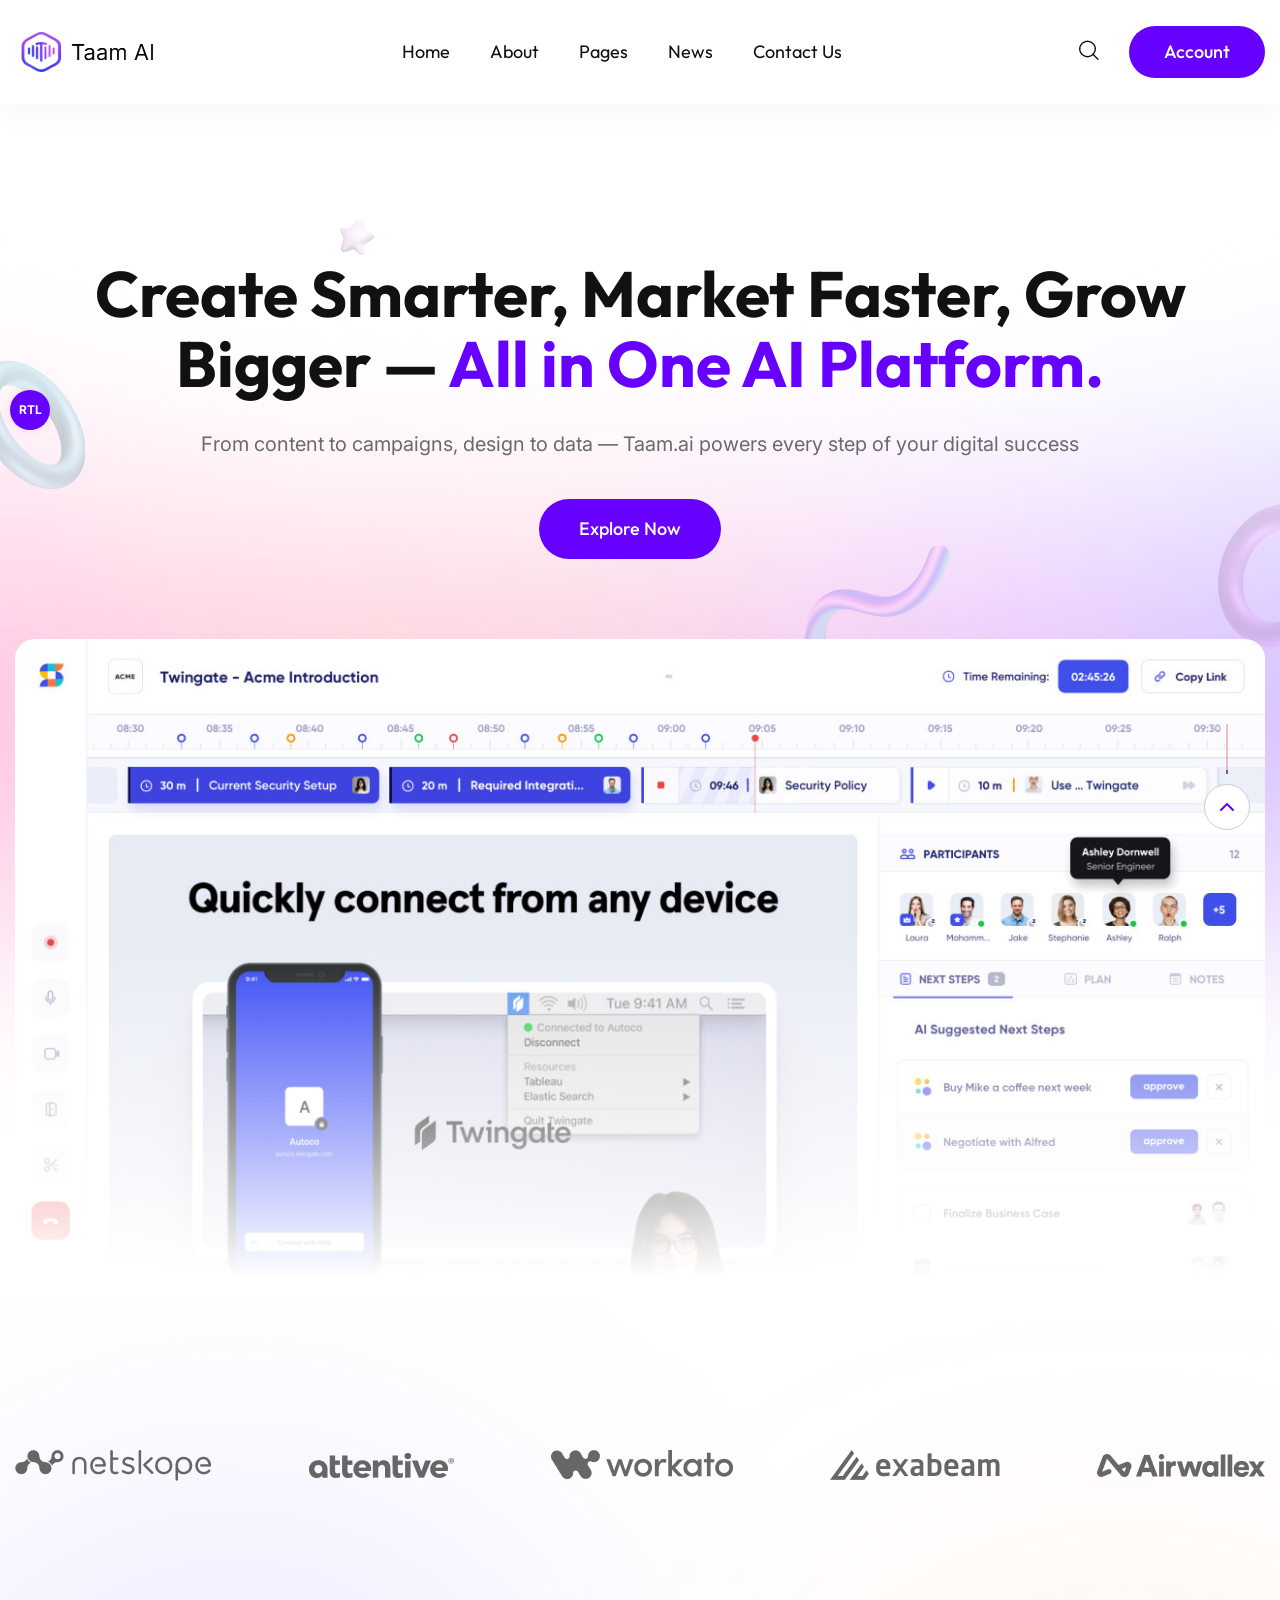
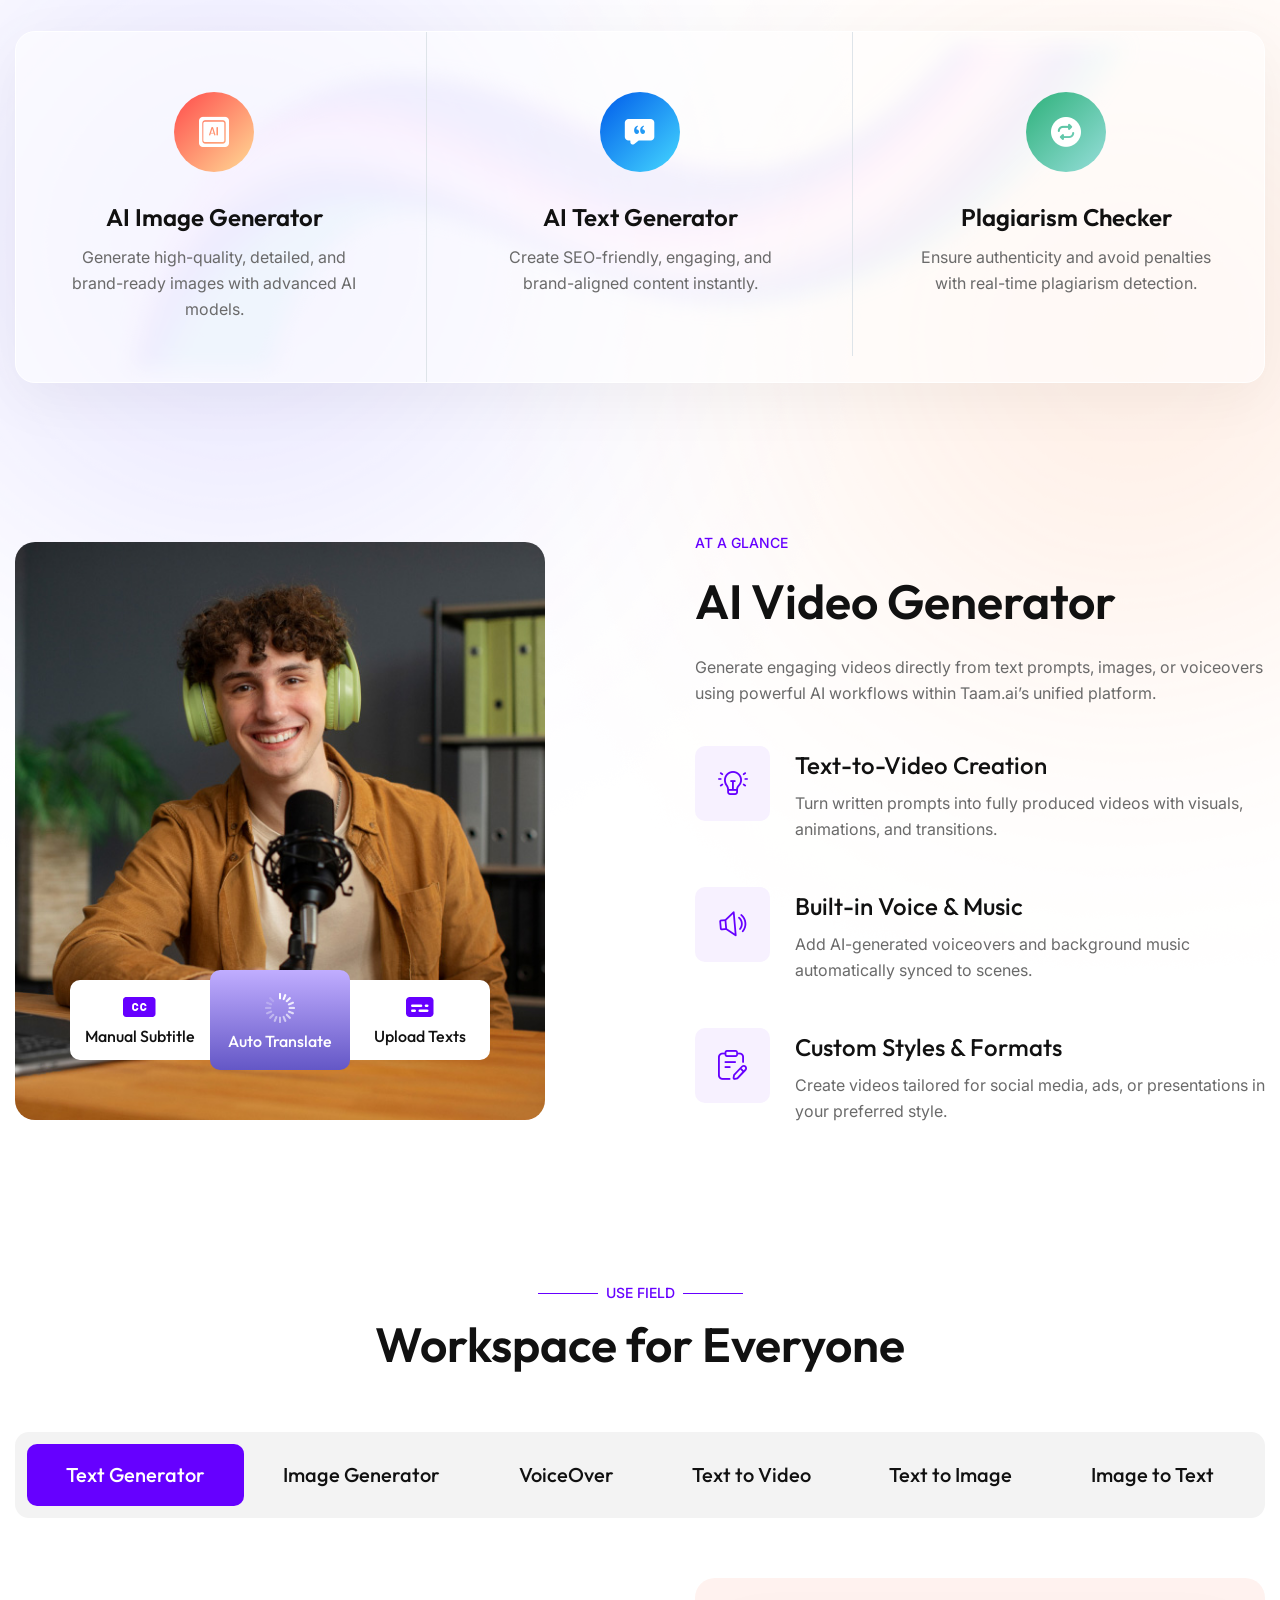
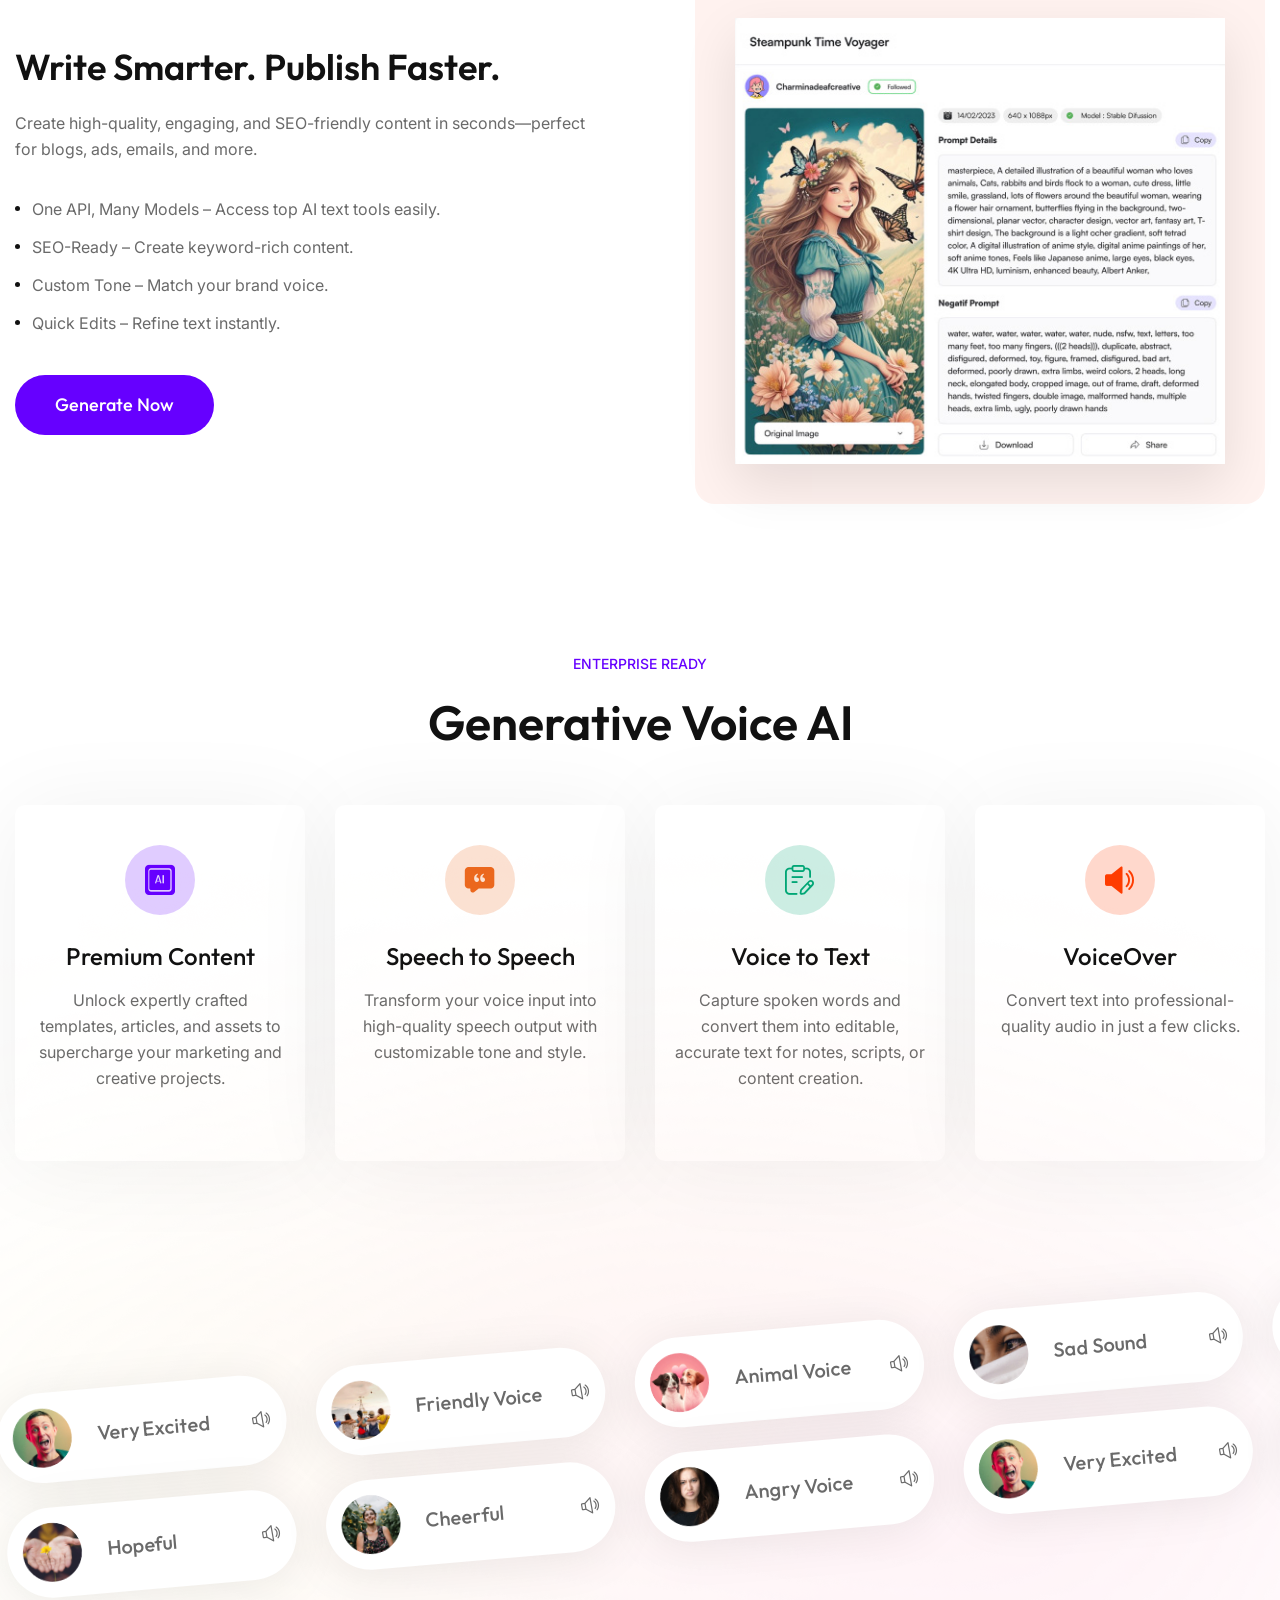
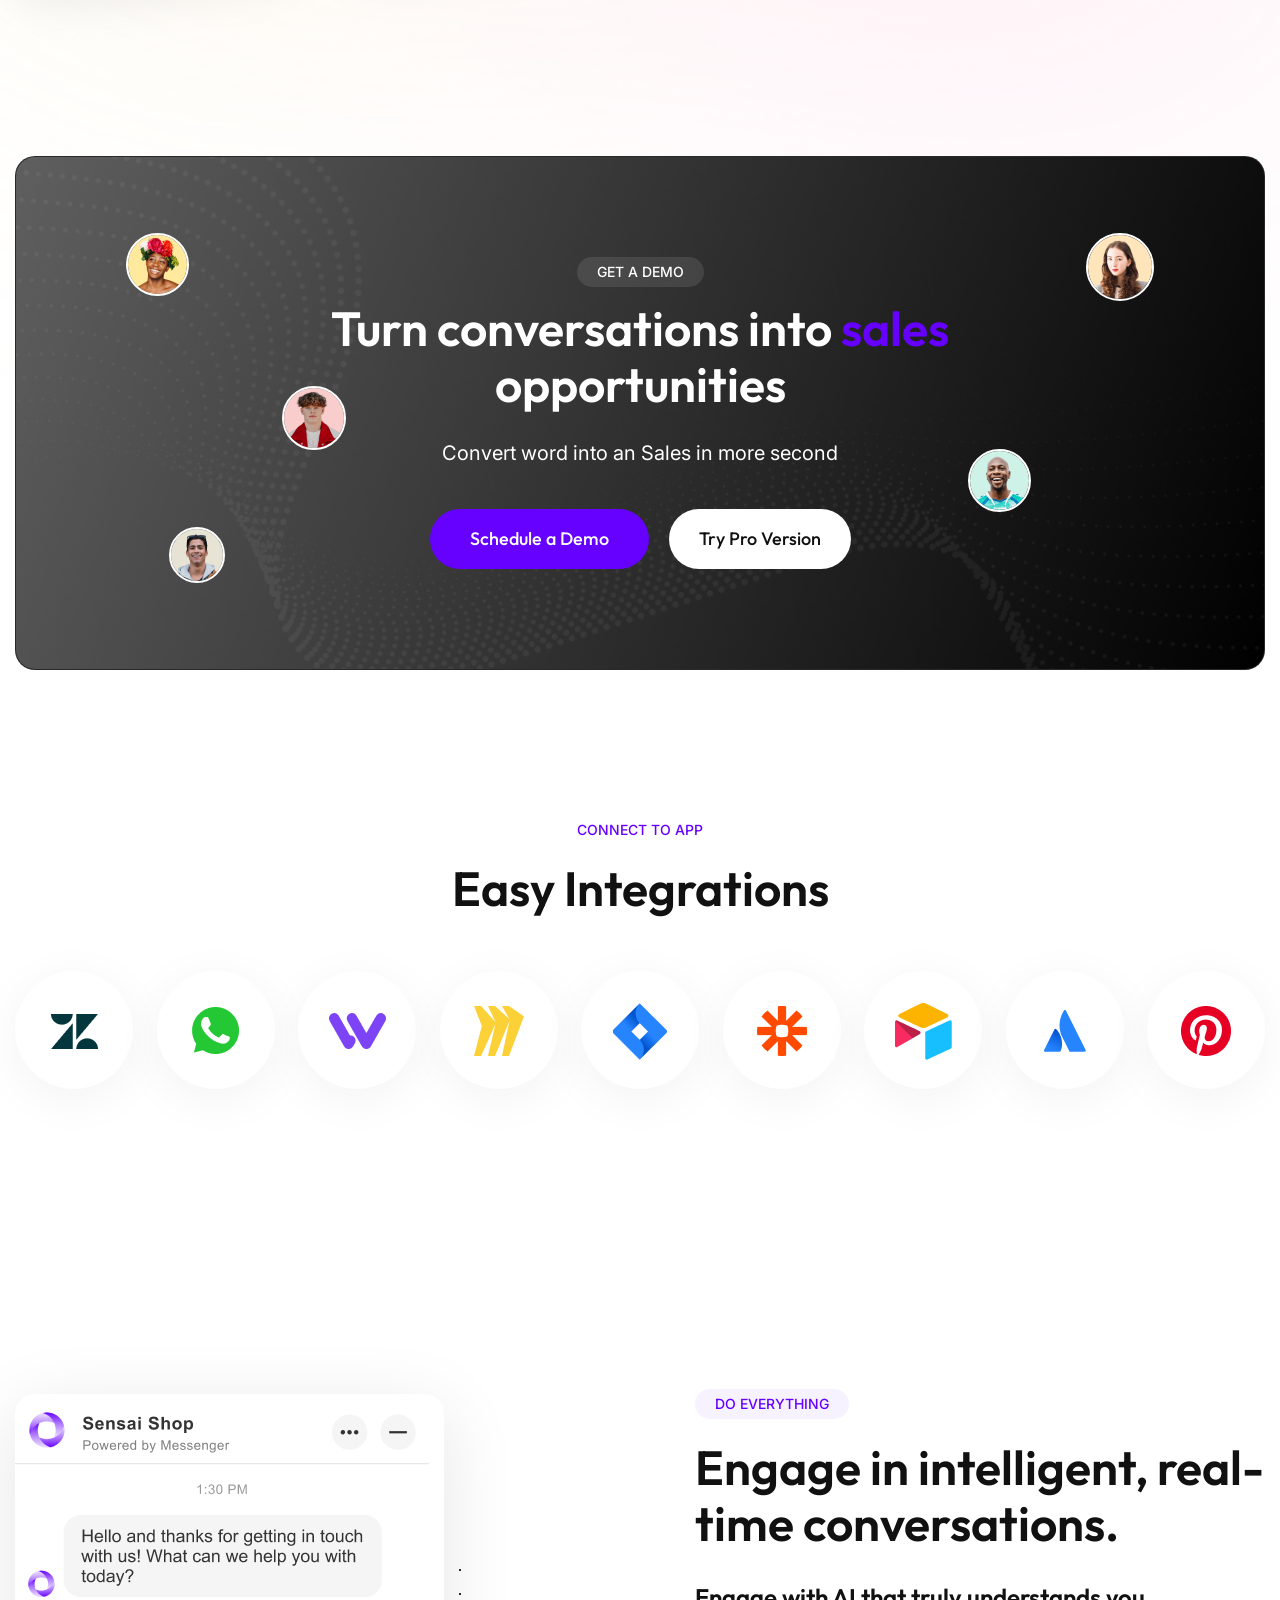
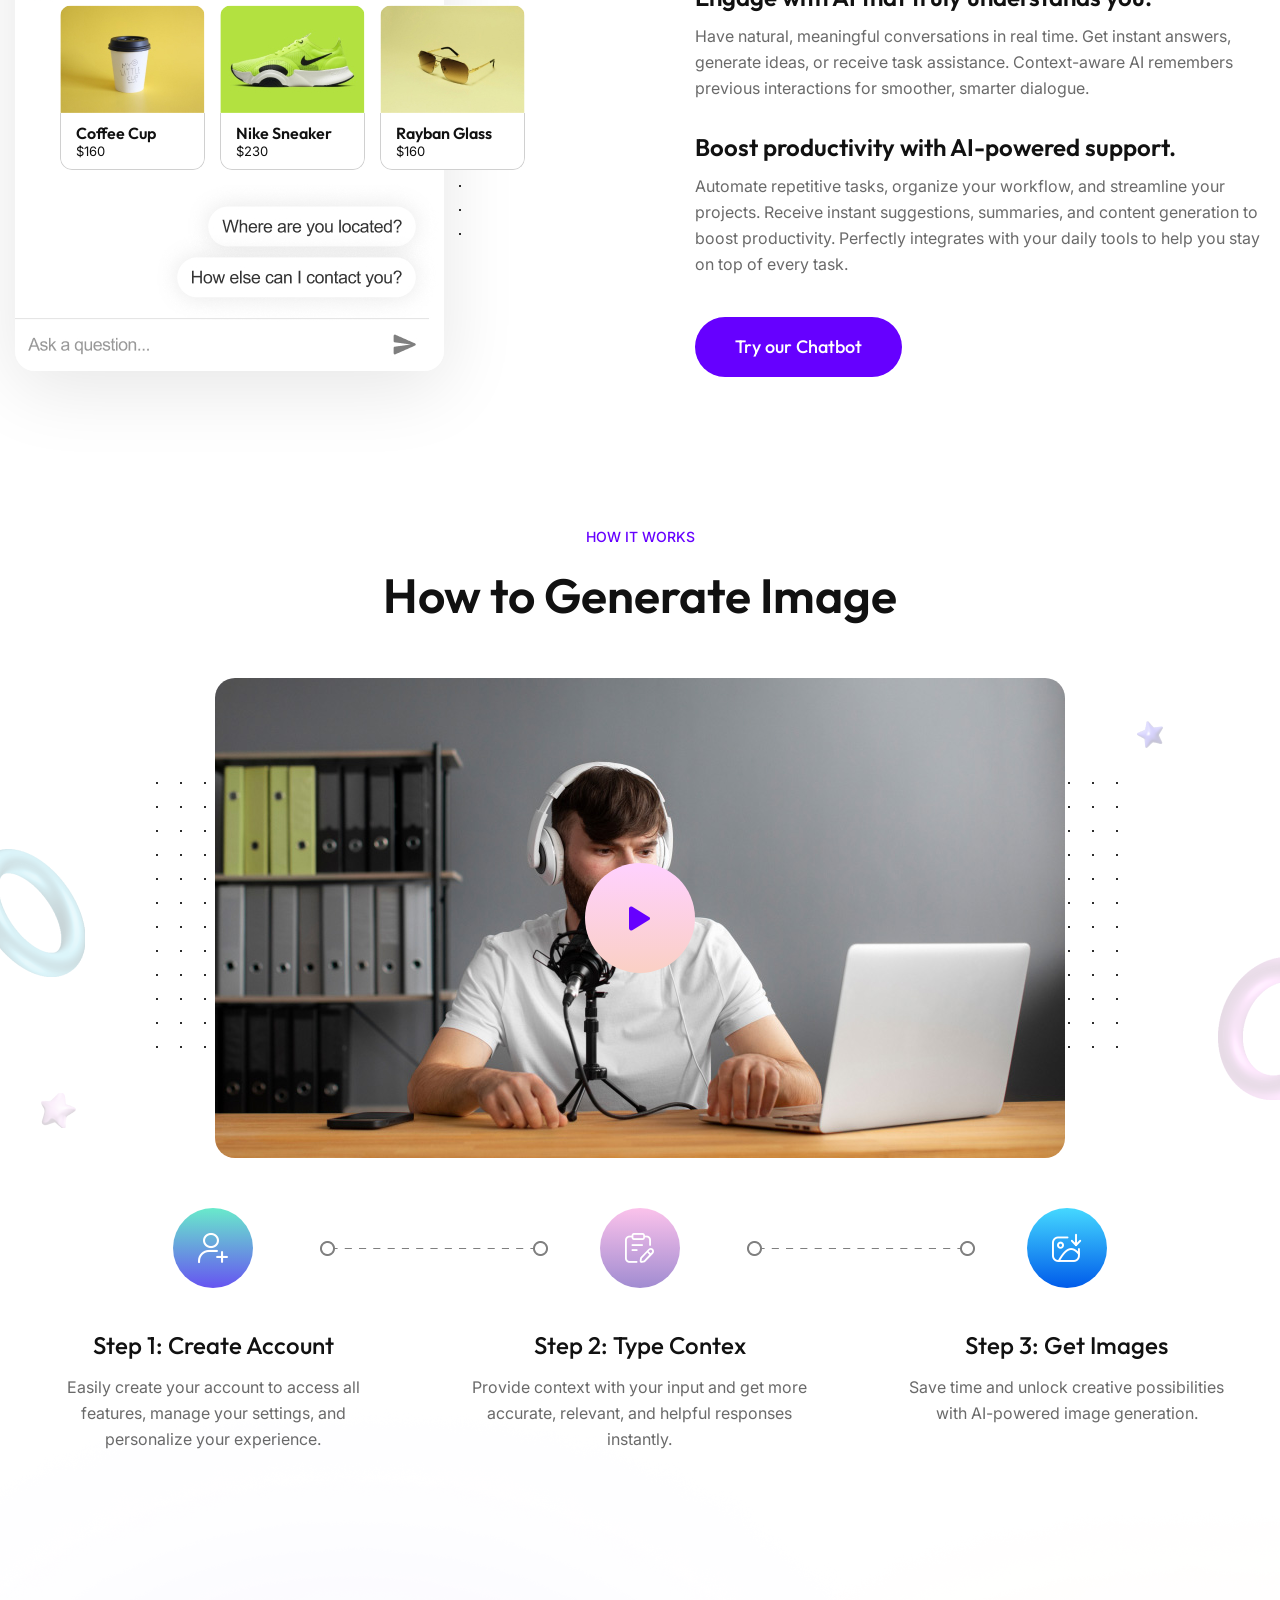
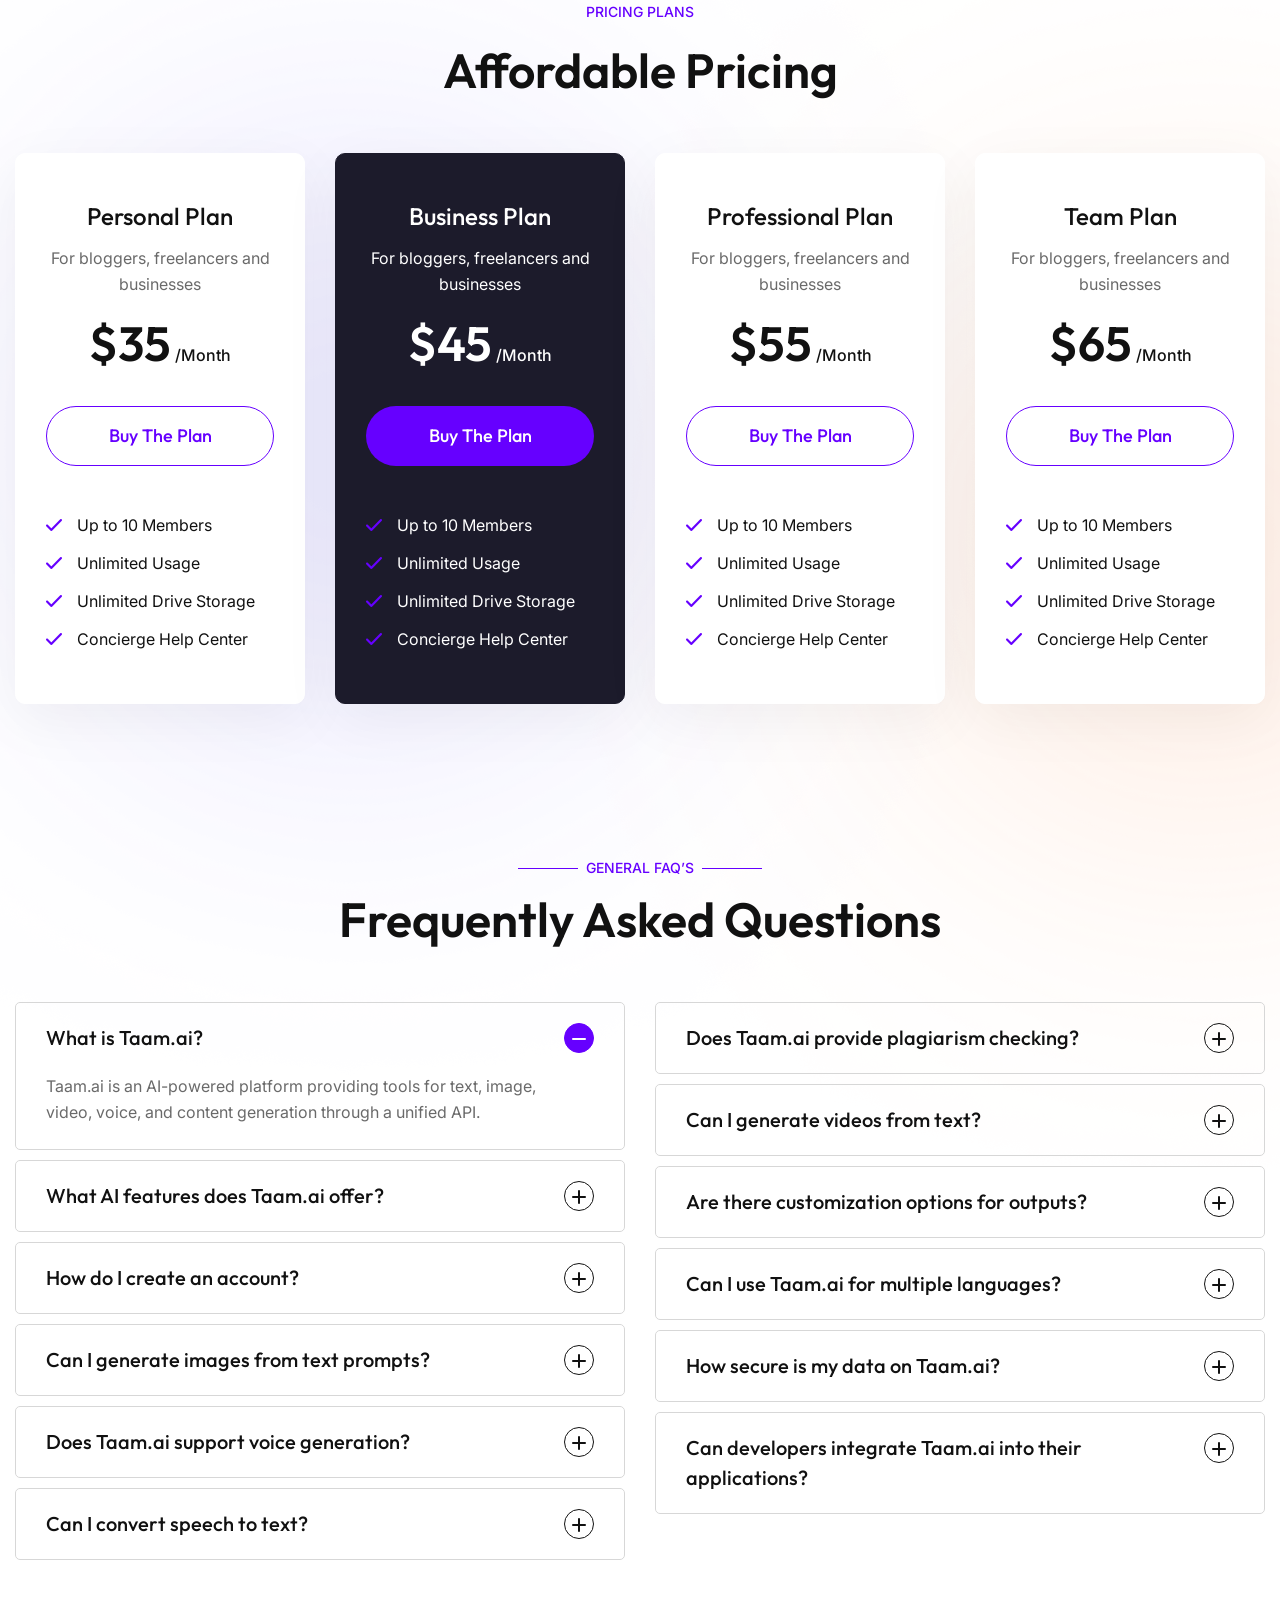
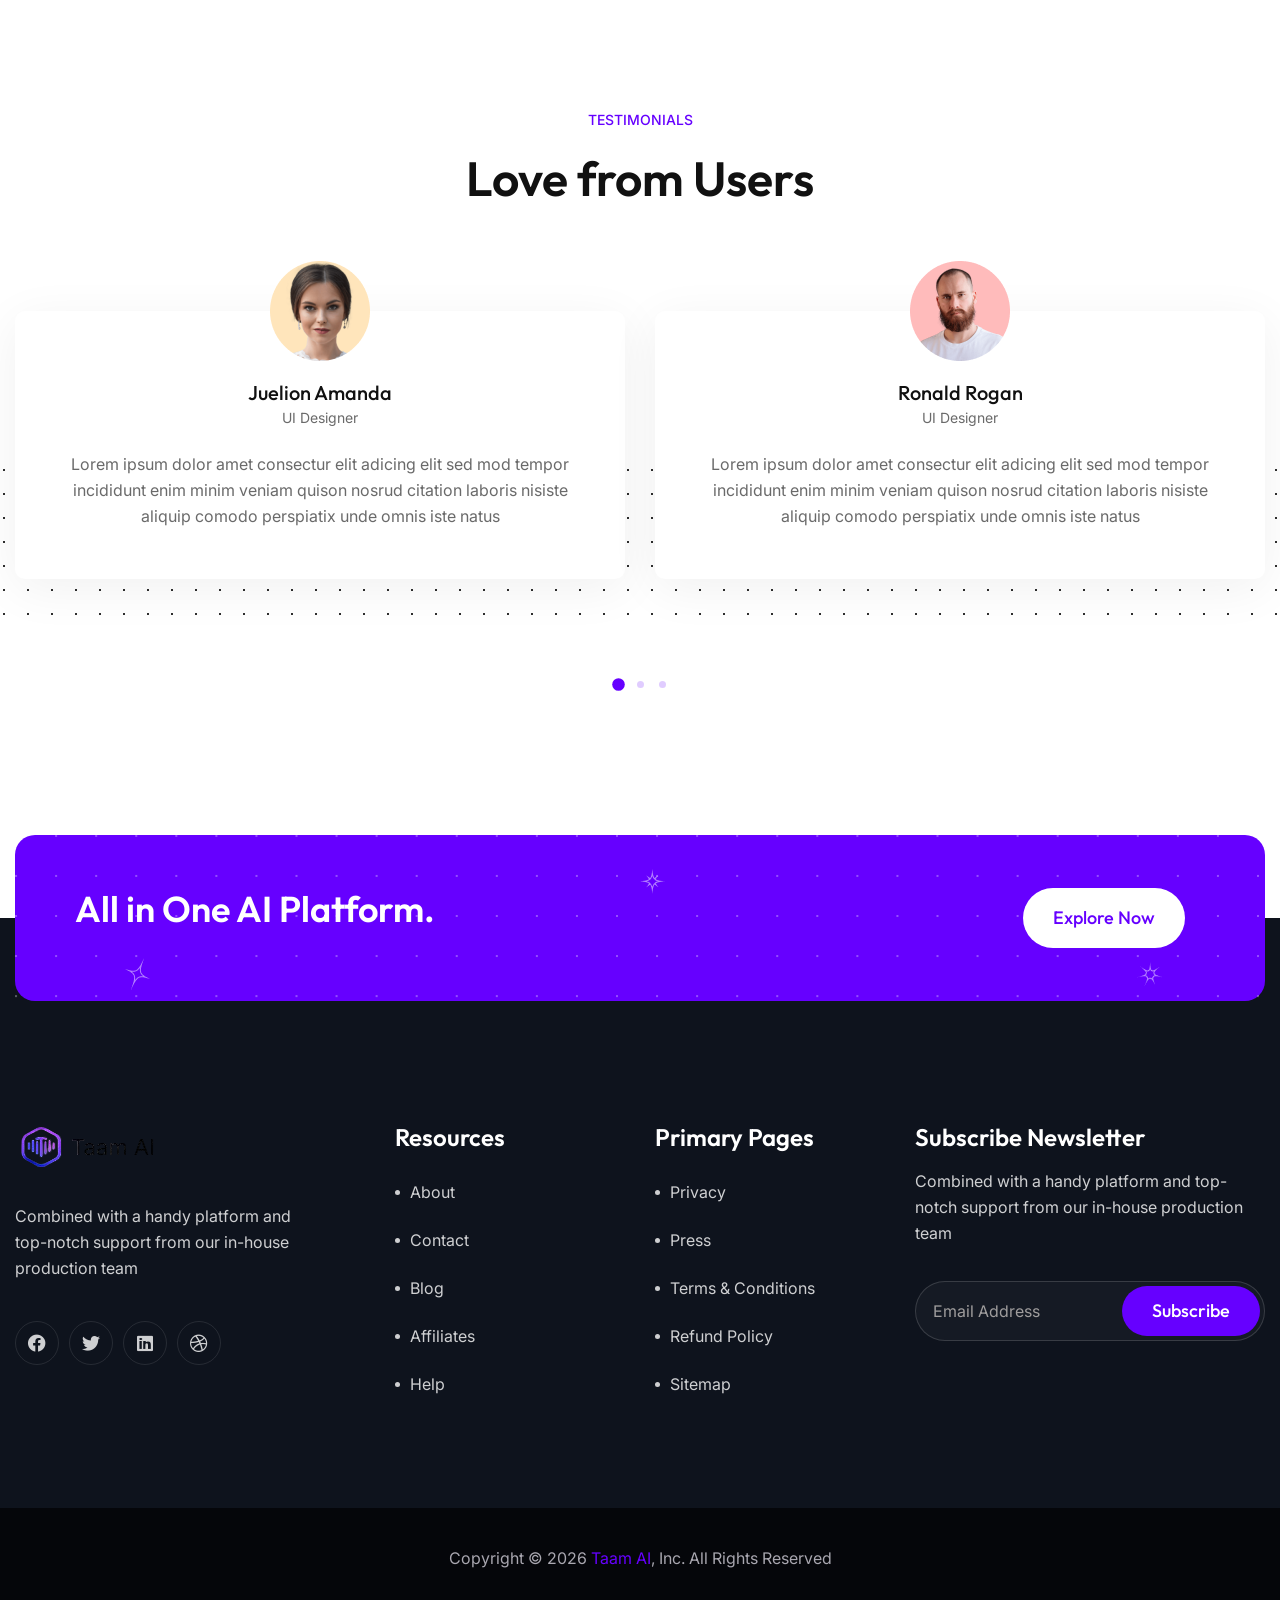
==== commit f0ead066: "Update Taam AI" ====
--- a/index.html
+++ b/index.html
@@ -254,7 +254,6 @@
                         </p>
                         <div class="btn-box">
                             <a href="#" class="theme-btn btn-one mr_20">Explore Now</a>
-                            <a href="#" class="theme-btn btn-two">Sign Up Now</a>
                         </div>
                     </div>
                     <figure class="image-box"><img src="assets/images/resource/dashboard-5.jpg" alt=""></figure>
@@ -420,14 +419,14 @@
                                 <div class="col-lg-6 col-md-12 col-sm-12 content-column">
                                     <div class="content_block_three">
                                         <div class="content-box mr_40">
-                                            <h2>The AI Image Generator & Writer help you Create</h2>
-                                            <p>AI isn't here to replace human creativity but it can amplify it and take
-                                                it even further. So whether you're creating fanart of your favorite
-                                                anime</p>
+                                            <h2>Write Smarter. Publish Faster.</h2>
+                                            <p>Create high-quality, engaging, and SEO-friendly content in
+                                                seconds—perfect for blogs, ads, emails, and more.</p>
                                             <ul class="list-style-two clearfix">
-                                                <li>Easily generate images with detailed text prompts</li>
-                                                <li>Customize your images with different styles, moods, colors</li>
-                                                <li>Generate high-quality images with up to 8K resolution</li>
+                                                <li>One API, Many Models – Access top AI text tools easily.</li>
+                                                <li>SEO-Ready – Create keyword-rich content.</li>
+                                                <li>Custom Tone – Match your brand voice.</li>
+                                                <li>Quick Edits – Refine text instantly.</li>
                                             </ul>
                                             <div class="btn-box">
                                                 <a href="index-3.html" class="theme-btn btn-one">Generate Now</a>
@@ -437,7 +436,7 @@
                                 </div>
                                 <div class="col-lg-6 col-md-12 col-sm-12 image-column">
                                     <div class="image-box ml_40">
-                                        <figure class="image"><img src="assets/images/resource/service-2.jpg" alt="">
+                                        <figure class="image"><img src="assets/images/resource/dashboard-2.jpg" alt="">
                                         </figure>
                                     </div>
                                 </div>
@@ -448,14 +447,14 @@
                                 <div class="col-lg-6 col-md-12 col-sm-12 content-column">
                                     <div class="content_block_three">
                                         <div class="content-box mr_40">
-                                            <h2>The AI Image Generator & Writer help you Create</h2>
-                                            <p>AI isn't here to replace human creativity but it can amplify it and take
-                                                it even further. So whether you're creating fanart of your favorite
-                                                anime</p>
+                                            <h2>From vision to visuals — instantly.</h2>
+                                            <p>Create high-quality, brand-ready images in seconds with powerful AI
+                                                models.</p>
                                             <ul class="list-style-two clearfix">
-                                                <li>Easily generate images with detailed text prompts</li>
-                                                <li>Customize your images with different styles, moods, colors</li>
-                                                <li>Generate high-quality images with up to 8K resolution</li>
+                                                <li>Custom Sizes & Styles – Choose square, portrait, or landscape
+                                                    formats.</li>
+                                                <li>Style Control – Adjust lighting, colors, and composition.</li>
+                                                <li>Batch Variations – Generate multiple designs at once.</li>
                                             </ul>
                                             <div class="btn-box">
                                                 <a href="index-3.html" class="theme-btn btn-one">Generate Now</a>
@@ -465,7 +464,7 @@
                                 </div>
                                 <div class="col-lg-6 col-md-12 col-sm-12 image-column">
                                     <div class="image-box ml_40">
-                                        <figure class="image"><img src="assets/images/resource/service-2.jpg" alt="">
+                                        <figure class="image"><img src="assets/images/resource/feature-1.jpg" alt="">
                                         </figure>
                                     </div>
                                 </div>
@@ -476,14 +475,14 @@
                                 <div class="col-lg-6 col-md-12 col-sm-12 content-column">
                                     <div class="content_block_three">
                                         <div class="content-box mr_40">
-                                            <h2>The AI Image Generator & Writer help you Create</h2>
-                                            <p>AI isn't here to replace human creativity but it can amplify it and take
-                                                it even further. So whether you're creating fanart of your favorite
-                                                anime</p>
+                                            <h2>Bring voice to your vision—naturally and instantly.</h2>
+                                            <p>Transform text into polished, lifelike audio with just a few clicks—ideal
+                                                for ads, narrations, podcasts, and more.</p>
                                             <ul class="list-style-two clearfix">
-                                                <li>Easily generate images with detailed text prompts</li>
-                                                <li>Customize your images with different styles, moods, colors</li>
-                                                <li>Generate high-quality images with up to 8K resolution</li>
+                                                <li>VVoice Variety – Pick the perfect voice for your audience</li>
+                                                <li>Fine-Tune Speech – Control tone, speed, and delivery for perfect
+                                                    results.</li>
+                                                <li>Rapid Iteration – Test and refine your voiceovers with ease.</li>
                                             </ul>
                                             <div class="btn-box">
                                                 <a href="index-3.html" class="theme-btn btn-one">Generate Now</a>
@@ -493,7 +492,7 @@
                                 </div>
                                 <div class="col-lg-6 col-md-12 col-sm-12 image-column">
                                     <div class="image-box ml_40">
-                                        <figure class="image"><img src="assets/images/resource/service-2.jpg" alt="">
+                                        <figure class="image"><img src="assets/images/resource/dashboard-4.jpg" alt="">
                                         </figure>
                                     </div>
                                 </div>
@@ -504,14 +503,13 @@
                                 <div class="col-lg-6 col-md-12 col-sm-12 content-column">
                                     <div class="content_block_three">
                                         <div class="content-box mr_40">
-                                            <h2>The AI Image Generator & Writer help you Create</h2>
-                                            <p>AI isn't here to replace human creativity but it can amplify it and take
-                                                it even further. So whether you're creating fanart of your favorite
-                                                anime</p>
+                                            <h2>Bring your script to life—automatically.</h2>
+                                            <p>Create engaging videos from your written content without any editing
+                                                skills.</p>
                                             <ul class="list-style-two clearfix">
-                                                <li>Easily generate images with detailed text prompts</li>
-                                                <li>Customize your images with different styles, moods, colors</li>
-                                                <li>Generate high-quality images with up to 8K resolution</li>
+                                                <li>Script to Video – Convert text into video instantly.</li>
+                                                <li>Voice & Music – Add narration and background audio.</li>
+                                                <li>Social-Ready – Optimized for TikTok, Reels, and web.</li>
                                             </ul>
                                             <div class="btn-box">
                                                 <a href="index-3.html" class="theme-btn btn-one">Generate Now</a>
@@ -521,7 +519,7 @@
                                 </div>
                                 <div class="col-lg-6 col-md-12 col-sm-12 image-column">
                                     <div class="image-box ml_40">
-                                        <figure class="image"><img src="assets/images/resource/service-2.jpg" alt="">
+                                        <figure class="image"><img src="assets/images/resource/dashboard-4.jpg" alt="">
                                         </figure>
                                     </div>
                                 </div>
@@ -532,14 +530,12 @@
                                 <div class="col-lg-6 col-md-12 col-sm-12 content-column">
                                     <div class="content_block_three">
                                         <div class="content-box mr_40">
-                                            <h2>The AI Image Generator & Writer help you Create</h2>
-                                            <p>AI isn't here to replace human creativity but it can amplify it and take
-                                                it even further. So whether you're creating fanart of your favorite
-                                                anime</p>
+                                            <h2>Turn words into visuals—instantly.</h2>
+                                            <p>Generate high-quality images from text prompts with ease.</p>
                                             <ul class="list-style-two clearfix">
-                                                <li>Easily generate images with detailed text prompts</li>
-                                                <li>Customize your images with different styles, moods, colors</li>
-                                                <li>Generate high-quality images with up to 8K resolution</li>
+                                                <li>Flexible Sizes – Square, portrait, or landscape.</li>
+                                                <li>Style Control – Adjust lighting, colors, and composition.</li>
+                                                <li>Batch Variations – Generate multiple designs at once.</li>
                                             </ul>
                                             <div class="btn-box">
                                                 <a href="index-3.html" class="theme-btn btn-one">Generate Now</a>
@@ -560,14 +556,13 @@
                                 <div class="col-lg-6 col-md-12 col-sm-12 content-column">
                                     <div class="content_block_three">
                                         <div class="content-box mr_40">
-                                            <h2>The AI Image Generator & Writer help you Create</h2>
-                                            <p>AI isn't here to replace human creativity but it can amplify it and take
-                                                it even further. So whether you're creating fanart of your favorite
-                                                anime</p>
+                                            <h2>Convert images into editable text—instantly.</h2>
+                                            <p>Extract printed or handwritten content from photos, scans, and
+                                                screenshots.</p>
                                             <ul class="list-style-two clearfix">
-                                                <li>Easily generate images with detailed text prompts</li>
-                                                <li>Customize your images with different styles, moods, colors</li>
-                                                <li>Generate high-quality images with up to 8K resolution</li>
+                                                <li>Multi-Format – JPG, PNG, PDF supported.</li>
+                                                <li>Handwriting – Recognizes and transcribes notes.</li>
+                                                <li>Multilingual – Supports multiple languages.</li>
                                             </ul>
                                             <div class="btn-box">
                                                 <a href="index-3.html" class="theme-btn btn-one">Generate Now</a>
@@ -600,42 +595,45 @@
                 </div>
                 <div class="row clearfix">
                     <div class="col-lg-3 col-md-6 col-sm-12 feature-block">
-                        <div class="feature-block-one" data-aos="fade-up" data-aos-easing="linear"
+                        <div class="feature-block-one h-100" data-aos="fade-up" data-aos-easing="linear"
                             data-aos-duration="700">
-                            <div class="inner-box">
+                            <div class="inner-box h-100">
                                 <div class="icon-box"><i class="icon-16"></i></div>
                                 <h3><a href="index-4.html">Premium Content</a></h3>
-                                <p>The gold age less Generative communication here. Revenue Digital Assistants.</p>
+                                <p>Unlock expertly crafted templates, articles, and assets to supercharge your marketing
+                                    and creative projects.</p>
                             </div>
                         </div>
                     </div>
                     <div class="col-lg-3 col-md-6 col-sm-12 feature-block">
-                        <div class="feature-block-one" data-aos="fade-up" data-aos-easing="linear"
+                        <div class="feature-block-one h-100" data-aos="fade-up" data-aos-easing="linear"
                             data-aos-duration="900">
-                            <div class="inner-box">
+                            <div class="inner-box h-100">
                                 <div class="icon-box"><i class="icon-17"></i></div>
                                 <h3><a href="index-4.html">Speech to Speech</a></h3>
-                                <p>The gold age less Generative communication here. Revenue Digital Assistants.</p>
+                                <p>Transform your voice input into high-quality speech output with customizable tone and
+                                    style.</p>
                             </div>
                         </div>
                     </div>
                     <div class="col-lg-3 col-md-6 col-sm-12 feature-block">
-                        <div class="feature-block-one" data-aos="fade-up" data-aos-easing="linear"
+                        <div class="feature-block-one h-100" data-aos="fade-up" data-aos-easing="linear"
                             data-aos-duration="1100">
-                            <div class="inner-box">
+                            <div class="inner-box h-100">
                                 <div class="icon-box"><i class="icon-11"></i></div>
                                 <h3><a href="index-4.html">Voice to Text</a></h3>
-                                <p>The gold age less Generative communication here. Revenue Digital Assistants.</p>
+                                <p>Capture spoken words and convert them into editable, accurate text for notes,
+                                    scripts, or content creation.</p>
                             </div>
                         </div>
                     </div>
                     <div class="col-lg-3 col-md-6 col-sm-12 feature-block">
-                        <div class="feature-block-one" data-aos="fade-up" data-aos-easing="linear"
+                        <div class="feature-block-one h-100" data-aos="fade-up" data-aos-easing="linear"
                             data-aos-duration="1300">
-                            <div class="inner-box">
+                            <div class="inner-box h-100">
                                 <div class="icon-box"><i class="icon-21"></i></div>
                                 <h3><a href="index-4.html">VoiceOver</a></h3>
-                                <p>The gold age less Generative communication here. Revenue Digital Assistants.</p>
+                                <p>Convert text into professional-quality audio in just a few clicks.</p>
                             </div>
                         </div>
                     </div>
@@ -937,18 +935,24 @@
                                 <div data-animation-box class="sec-title mb_30">
                                     <span data-animation-text class="sub-title-three overlay-anim-white-bg"
                                         data-animation="overlay-animation">DO everything</span>
-                                    <h2>Empowering companies Stand The Customer</h2>
+                                    <h2>Engage in intelligent, real-time conversations.</h2>
                                 </div>
                                 <div class="inner-box mb_40">
                                     <div class="single-item mb_30">
-                                        <h3>Team up to succeed faster</h3>
-                                        <p>Dicta sunt explicabo. Nemo ipsu enim ipsam voluptatem quia voluptas sit
-                                            aspernatur aut lorem ipsum in dolor.</p>
+                                        <h3>Engage with AI that truly understands you.</h3>
+                                        <p>Have natural, meaningful conversations in real time.
+                                            Get instant answers, generate ideas, or receive task assistance.
+                                            Context-aware AI remembers previous interactions for smoother, smarter
+                                            dialogue.</p>
                                     </div>
                                     <div class="single-item">
-                                        <h3>From multiple online platform</h3>
-                                        <p>Dicta sunt explicabo. Nemo ipsu enim ipsam voluptatem voluptas sit aspernatur
-                                            aut lorem ipsum in dolor.</p>
+                                        <h3>Boost productivity with AI-powered support.</h3>
+                                        <p>Automate repetitive tasks, organize your workflow, and streamline your
+                                            projects.
+                                            Receive instant suggestions, summaries, and content generation to boost
+                                            productivity.
+                                            Perfectly integrates with your daily tools to help you stay on top of every
+                                            task.</p>
                                     </div>
                                 </div>
                                 <div class="btn-box">
@@ -1000,7 +1004,8 @@
                                 </div>
                                 <div class="icon-box"><i class="icon-10"></i></div>
                                 <h3>Step 1: Create Account</h3>
-                                <p>Easily create your Zaplin account with one click and get 100 Million Tokens</p>
+                                <p>Easily create your account to access all features, manage your settings, and
+                                    personalize your experience.</p>
                             </div>
                         </div>
                     </div>
@@ -1011,7 +1016,8 @@
                                 </div>
                                 <div class="icon-box"><i class="icon-11"></i></div>
                                 <h3>Step 2: Type Contex</h3>
-                                <p>Easily create your Zaplin account with one click and get 100 Million Tokens</p>
+                                <p>Provide context with your input and get more accurate, relevant, and helpful
+                                    responses instantly.</p>
                             </div>
                         </div>
                     </div>
@@ -1020,7 +1026,7 @@
                             <div class="inner-box">
                                 <div class="icon-box"><i class="icon-12"></i></div>
                                 <h3>Step 3: Get Images</h3>
-                                <p>Easily create your Zaplin account with one click and get 100 Million Tokens</p>
+                                <p>Save time and unlock creative possibilities with AI-powered image generation.</p>
                             </div>
                         </div>
                     </div>
@@ -1147,70 +1153,73 @@
                                 <li class="accordion block active-block">
                                     <div class="acc-btn active">
                                         <div class="icon-box"></div>
-                                        <h4>What is an AI voice maker?</h4>
+                                        <h4>What is Taam.ai?</h4>
                                     </div>
                                     <div class="acc-content current">
                                         <div class="text">
-                                            <p>AI isn't here to replace human creativity but it can amplify it and take
-                                                it even further. So whether you're creating fanart of your favorite
-                                                anime. Effortlessly creates and distributes innovative apps across any
-                                                blockchain, while helping build a more open web</p>
+                                            <p>Taam.ai is an AI-powered platform providing tools for text, image, video,
+                                                voice, and content generation through a unified API.</p>
                                         </div>
                                     </div>
                                 </li>
                                 <li class="accordion block">
                                     <div class="acc-btn">
                                         <div class="icon-box"></div>
-                                        <h4>How can I quickly generate realistic voices from texts?</h4>
+                                        <h4>What AI features does Taam.ai offer?</h4>
                                     </div>
                                     <div class="acc-content">
                                         <div class="text">
-                                            <p>AI isn't here to replace human creativity but it can amplify it and take
-                                                it even further. So whether you're creating fanart of your favorite
-                                                anime. Effortlessly creates and distributes innovative apps across any
-                                                blockchain, while helping build a more open web</p>
+                                            <p>It includes Text Generator, Image Generator, Text-to-Image, Voiceover,
+                                                Text-to-Video, Speech-to-Speech, Voice-to-Text, Image-to-Text,
+                                                Conversational AI, and Premium Content access.</p>
                                         </div>
                                     </div>
                                 </li>
                                 <li class="accordion block">
                                     <div class="acc-btn">
                                         <div class="icon-box"></div>
-                                        <h4>How can I create a TTS video without any prior experience?</h4>
+                                        <h4>How do I create an account?</h4>
                                     </div>
                                     <div class="acc-content">
                                         <div class="text">
-                                            <p>AI isn't here to replace human creativity but it can amplify it and take
-                                                it even further. So whether you're creating fanart of your favorite
-                                                anime. Effortlessly creates and distributes innovative apps across any
-                                                blockchain, while helping build a more open web</p>
+                                            <p>Simply sign up on the Taam.ai website to access all tools, manage your
+                                                dashboard, and personalize your AI experience.</p>
                                         </div>
                                     </div>
                                 </li>
                                 <li class="accordion block">
                                     <div class="acc-btn">
                                         <div class="icon-box"></div>
-                                        <h4>How do I generate AI text-to-speech?</h4>
+                                        <h4>Can I generate images from text prompts?</h4>
                                     </div>
                                     <div class="acc-content">
                                         <div class="text">
-                                            <p>AI isn't here to replace human creativity but it can amplify it and take
-                                                it even further. So whether you're creating fanart of your favorite
-                                                anime. Effortlessly creates and distributes innovative apps across any
-                                                blockchain, while helping build a more open web</p>
+                                            <p>Yes! Use the Text-to-Image or Image Generator tools to create
+                                                high-quality visuals instantly from your text descriptions.</p>
                                         </div>
                                     </div>
                                 </li>
                                 <li class="accordion block">
                                     <div class="acc-btn">
                                         <div class="icon-box"></div>
-                                        <h4>The best platform for listening to audiobooks depends on?</h4>
+                                        <h4>Does Taam.ai support voice generation?</h4>
                                     </div>
                                     <div class="acc-content">
                                         <div class="text">
-                                            <p>AI isn't here to replace human creativity but it can amplify it and take
-                                                it even further. So whether you're creating fanart of your favorite
-                                                anime. Effortlessly creates and distributes innovative apps across any
-                                                blockchain, while helping build a more open web</p>
+                                            <p>Yes, you can convert text to professional-quality voiceovers, adjust tone
+                                                and speed, and even use Speech-to-Speech features.</p>
+                                        </div>
+                                    </div>
+                                </li>
+                                <li class="accordion block">
+                                    <div class="acc-btn">
+                                        <div class="icon-box"></div>
+                                        <h4>Can I convert speech to text?</h4>
+                                    </div>
+                                    <div class="acc-content">
+                                        <div class="text">
+                                            <p>Absolutely. The Voice-to-Text feature transcribes your spoken words into
+                                                editable text accurately and in multiple languages.</p>
                                         </div>
                                     </div>
                                 </li>
@@ -1223,70 +1232,74 @@
                                 <li class="accordion block">
                                     <div class="acc-btn">
                                         <div class="icon-box"></div>
-                                        <h4>What is an AI voice maker?</h4>
+                                        <h4>Does Taam.ai provide plagiarism checking?</h4>
                                     </div>
                                     <div class="acc-content">
                                         <div class="text">
-                                            <p>AI isn't here to replace human creativity but it can amplify it and take
-                                                it even further. So whether you're creating fanart of your favorite
-                                                anime. Effortlessly creates and distributes innovative apps across any
-                                                blockchain, while helping build a more open web</p>
+                                            <p>Yes, you can verify the originality of your content with the built-in
+                                                Plagiarism Checker to ensure authenticity.</p>
                                         </div>
                                     </div>
                                 </li>
                                 <li class="accordion block">
                                     <div class="acc-btn">
                                         <div class="icon-box"></div>
-                                        <h4>How can I quickly generate realistic voices from texts?</h4>
+                                        <h4>Can I generate videos from text?</h4>
                                     </div>
                                     <div class="acc-content">
                                         <div class="text">
-                                            <p>AI isn't here to replace human creativity but it can amplify it and take
-                                                it even further. So whether you're creating fanart of your favorite
-                                                anime. Effortlessly creates and distributes innovative apps across any
-                                                blockchain, while helping build a more open web</p>
+                                            <p>Text-to-Video is a feature that transforms scripts into videos with
+                                                visuals, voiceovers, and background music (if available in your plan).
+                                            </p>
                                         </div>
                                     </div>
                                 </li>
                                 <li class="accordion block">
                                     <div class="acc-btn">
                                         <div class="icon-box"></div>
-                                        <h4>How can I create a TTS video without any prior experience?</h4>
+                                        <h4>Are there customization options for outputs?</h4>
                                     </div>
                                     <div class="acc-content">
                                         <div class="text">
-                                            <p>AI isn't here to replace human creativity but it can amplify it and take
-                                                it even further. So whether you're creating fanart of your favorite
-                                                anime. Effortlessly creates and distributes innovative apps across any
-                                                blockchain, while helping build a more open web</p>
+                                            <p>Yes, you can customize styles, sizes, tones, voices, and formats across
+                                                images, videos, and voice outputs.</p>
                                         </div>
                                     </div>
                                 </li>
                                 <li class="accordion block">
                                     <div class="acc-btn">
                                         <div class="icon-box"></div>
-                                        <h4>How do I generate AI text-to-speech?</h4>
+                                        <h4>Can I use Taam.ai for multiple languages?</h4>
                                     </div>
                                     <div class="acc-content">
                                         <div class="text">
-                                            <p>AI isn't here to replace human creativity but it can amplify it and take
-                                                it even further. So whether you're creating fanart of your favorite
-                                                anime. Effortlessly creates and distributes innovative apps across any
-                                                blockchain, while helping build a more open web</p>
+                                            <p>Yes, several features like Voice-to-Text, Speech-to-Speech, and
+                                                Image-to-Text support multiple languages.</p>
                                         </div>
                                     </div>
                                 </li>
                                 <li class="accordion block">
                                     <div class="acc-btn">
                                         <div class="icon-box"></div>
-                                        <h4>The best platform for listening to audiobooks depends on?</h4>
+                                        <h4>How secure is my data on Taam.ai?</h4>
                                     </div>
                                     <div class="acc-content">
                                         <div class="text">
-                                            <p>AI isn't here to replace human creativity but it can amplify it and take
-                                                it even further. So whether you're creating fanart of your favorite
-                                                anime. Effortlessly creates and distributes innovative apps across any
-                                                blockchain, while helping build a more open web</p>
+                                            <p>All your data, content, and account information are protected using
+                                                secure storage and encryption protocols.</p>
+                                        </div>
+                                    </div>
+                                </li>
+                                <li class="accordion block">
+                                    <div class="acc-btn">
+                                        <div class="icon-box"></div>
+                                        <h4>Can developers integrate Taam.ai into their applications?</h4>
+                                    </div>
+                                    <div class="acc-content">
+                                        <div class="text">
+                                            <p>Yes, Taam.ai provides a unified API to access all AI features
+                                                programmatically, making it easy to integrate into apps and workflows.
+                                            </p>
                                         </div>
                                     </div>
                                 </li>
@@ -1414,7 +1427,7 @@
                     <div class="row clearfix">
                         <div class="col-lg-3 col-md-6 col-sm-12 footer-column">
                             <div class="footer-widget logo-widget">
-                                <figure class="footer-logo"><a href="index.html"><img src="assets/images/logo-2.png"
+                                <figure class="footer-logo"><a href="index.html"><img src="assets/images/Taam-Ai.png"
                                             alt=""></a></figure>
                                 <p>Combined with a handy platform and top-notch support from our in-house production
                                     team</p>
--- a/assets/css/style.css
+++ b/assets/css/style.css
@@ -2340,12 +2340,19 @@
  .list-style-two li {
    position: relative;
    display: block;
-   font-size: 18px;
+   font-size: 16px;
    line-height: 24px;
-   font-weight: 500;
-   color: var(--title-color);
    padding-left: 17px;
-   margin-bottom: 20px;
+   margin-bottom: 14px;
+   font-family: var(--text-font);
+   color: var(--text-color);
+   font-weight: 400;
+   transition: all 500ms ease;
+
+   & strong{
+     color: var(--title-color);
+   }
+
  }
 
  .list-style-two li:last-child {
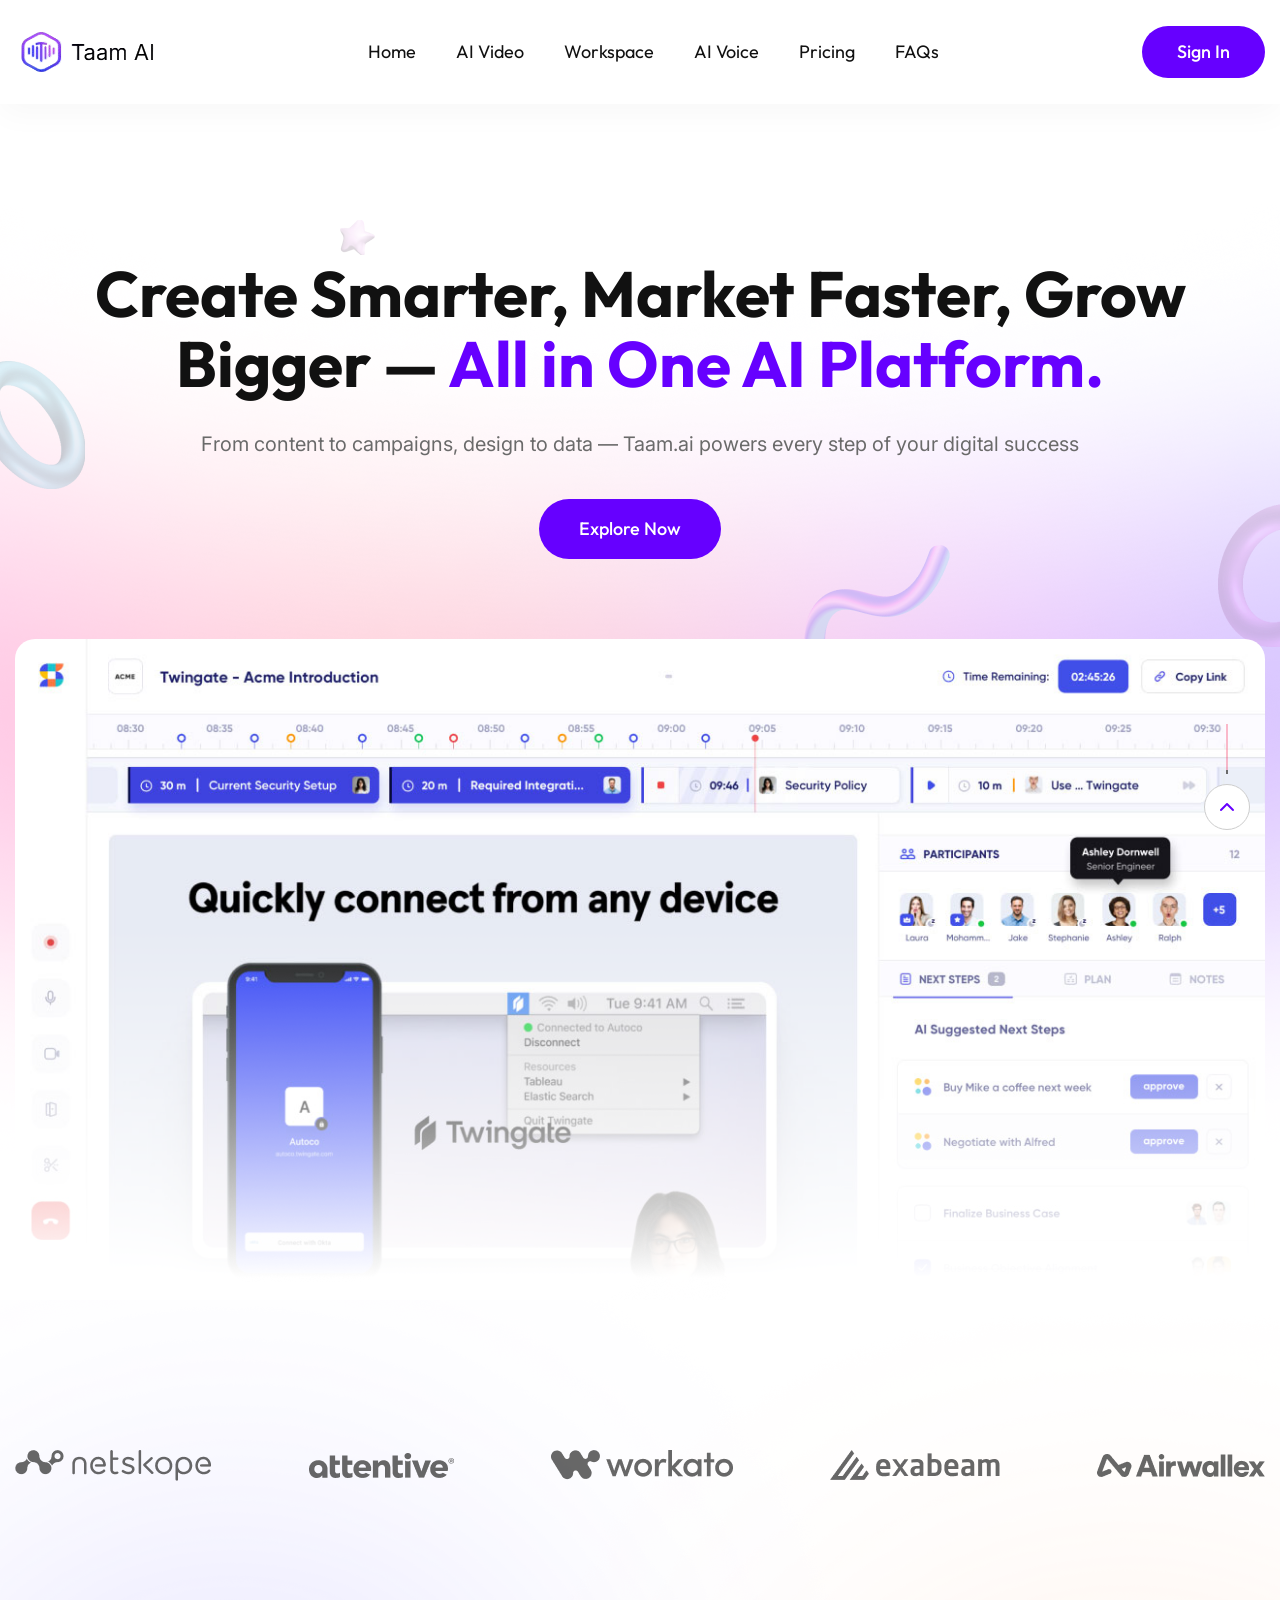
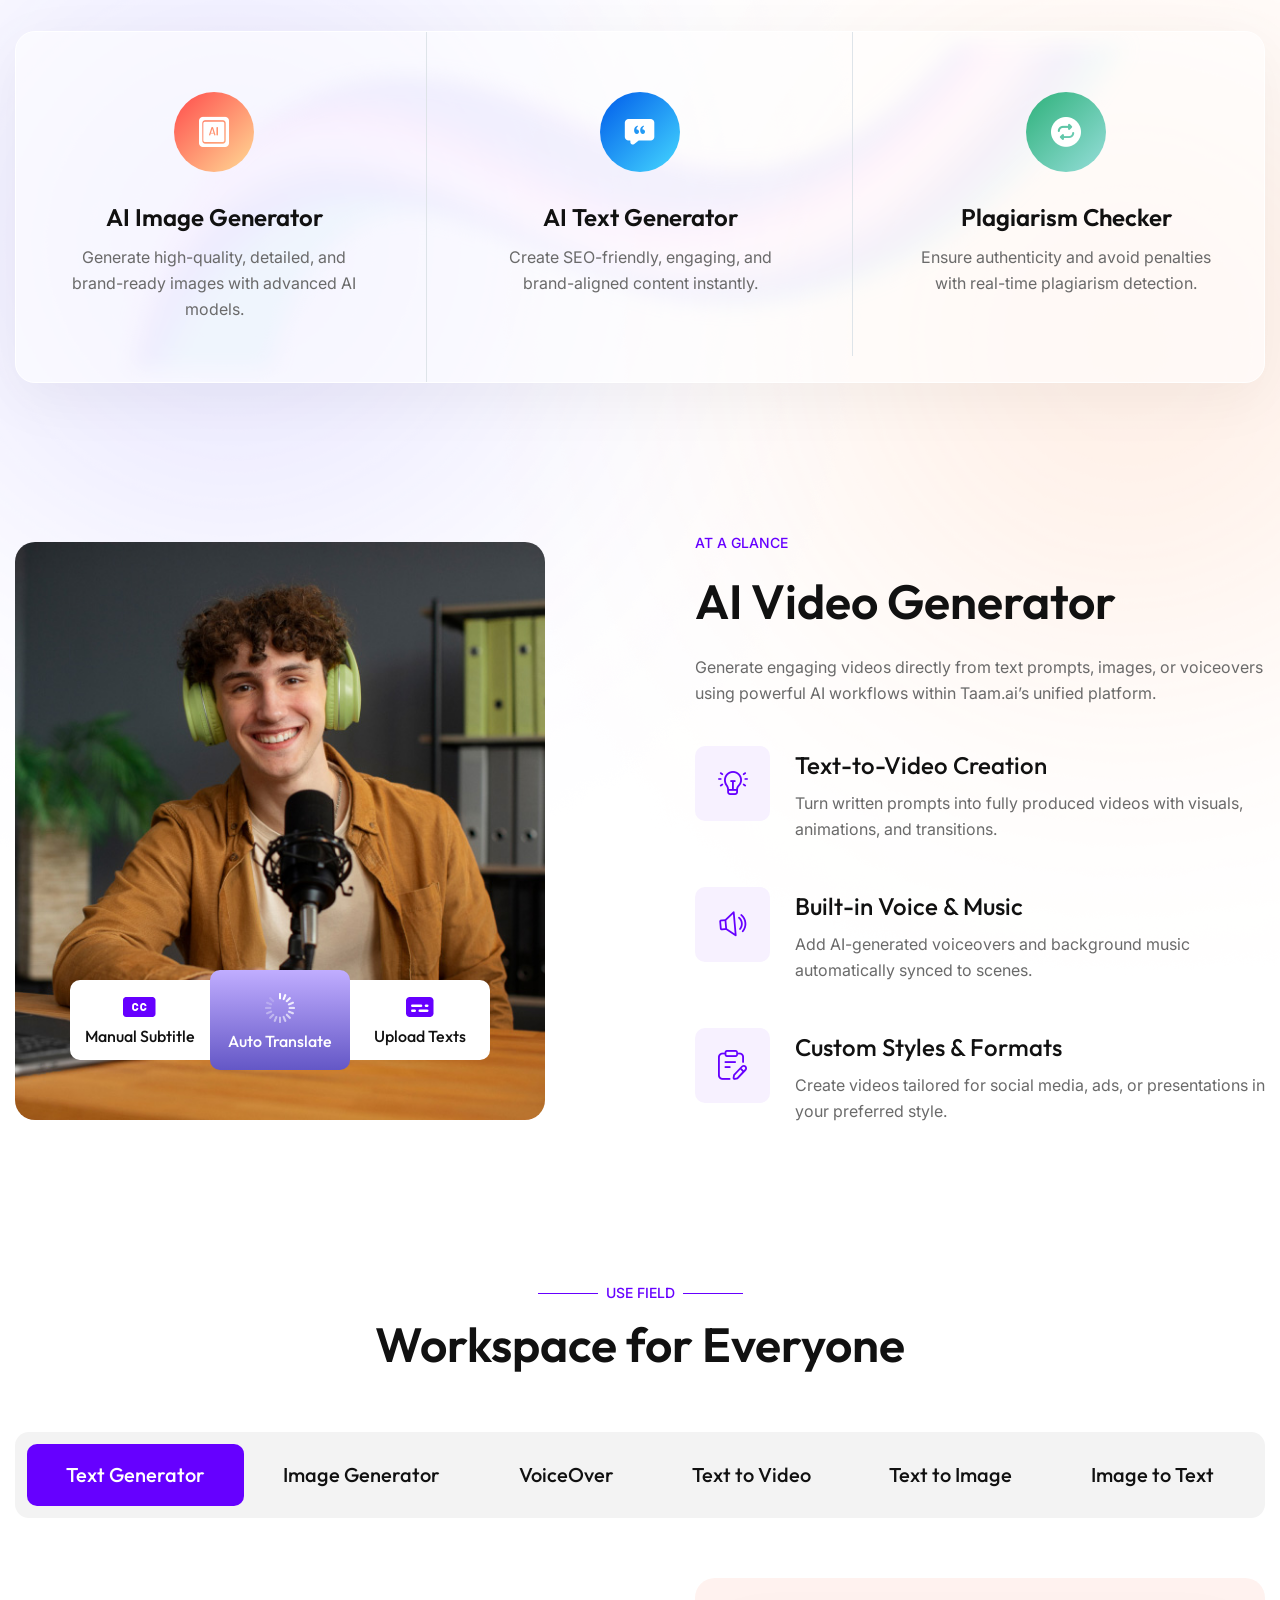
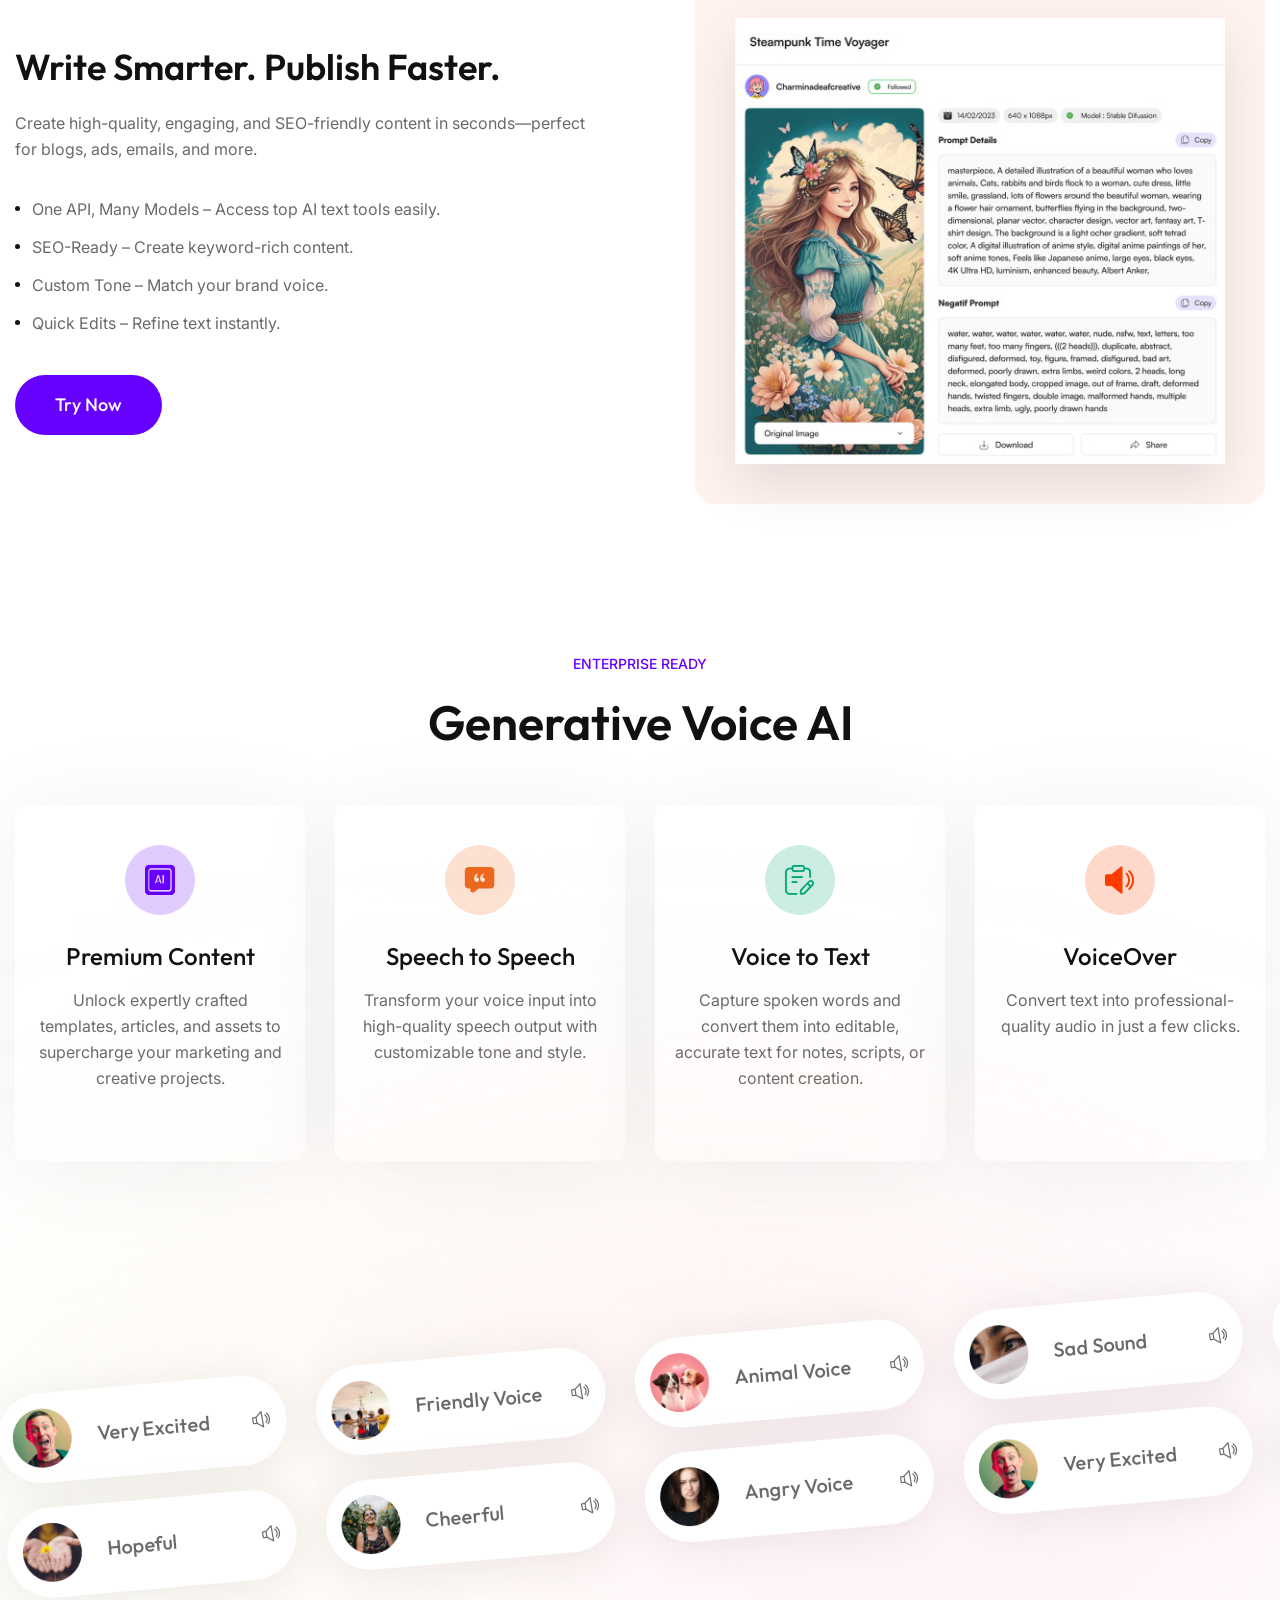
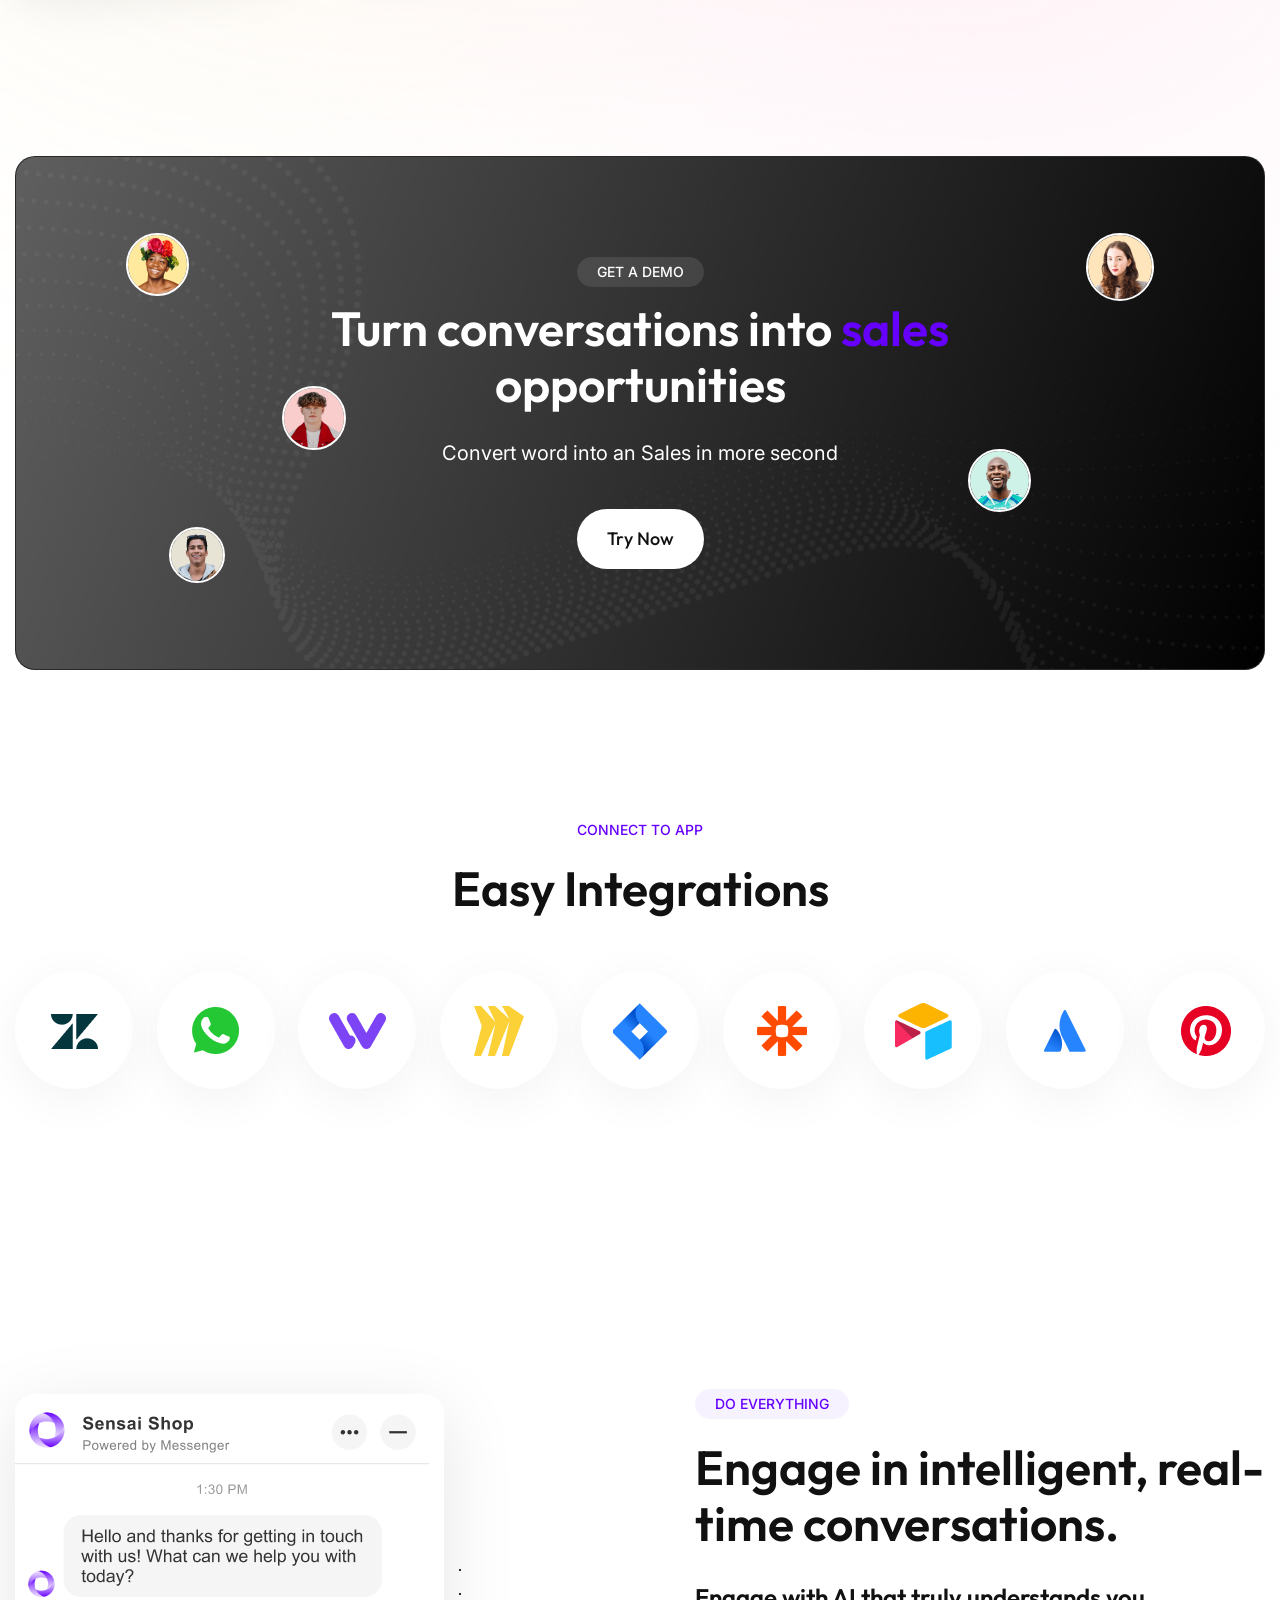
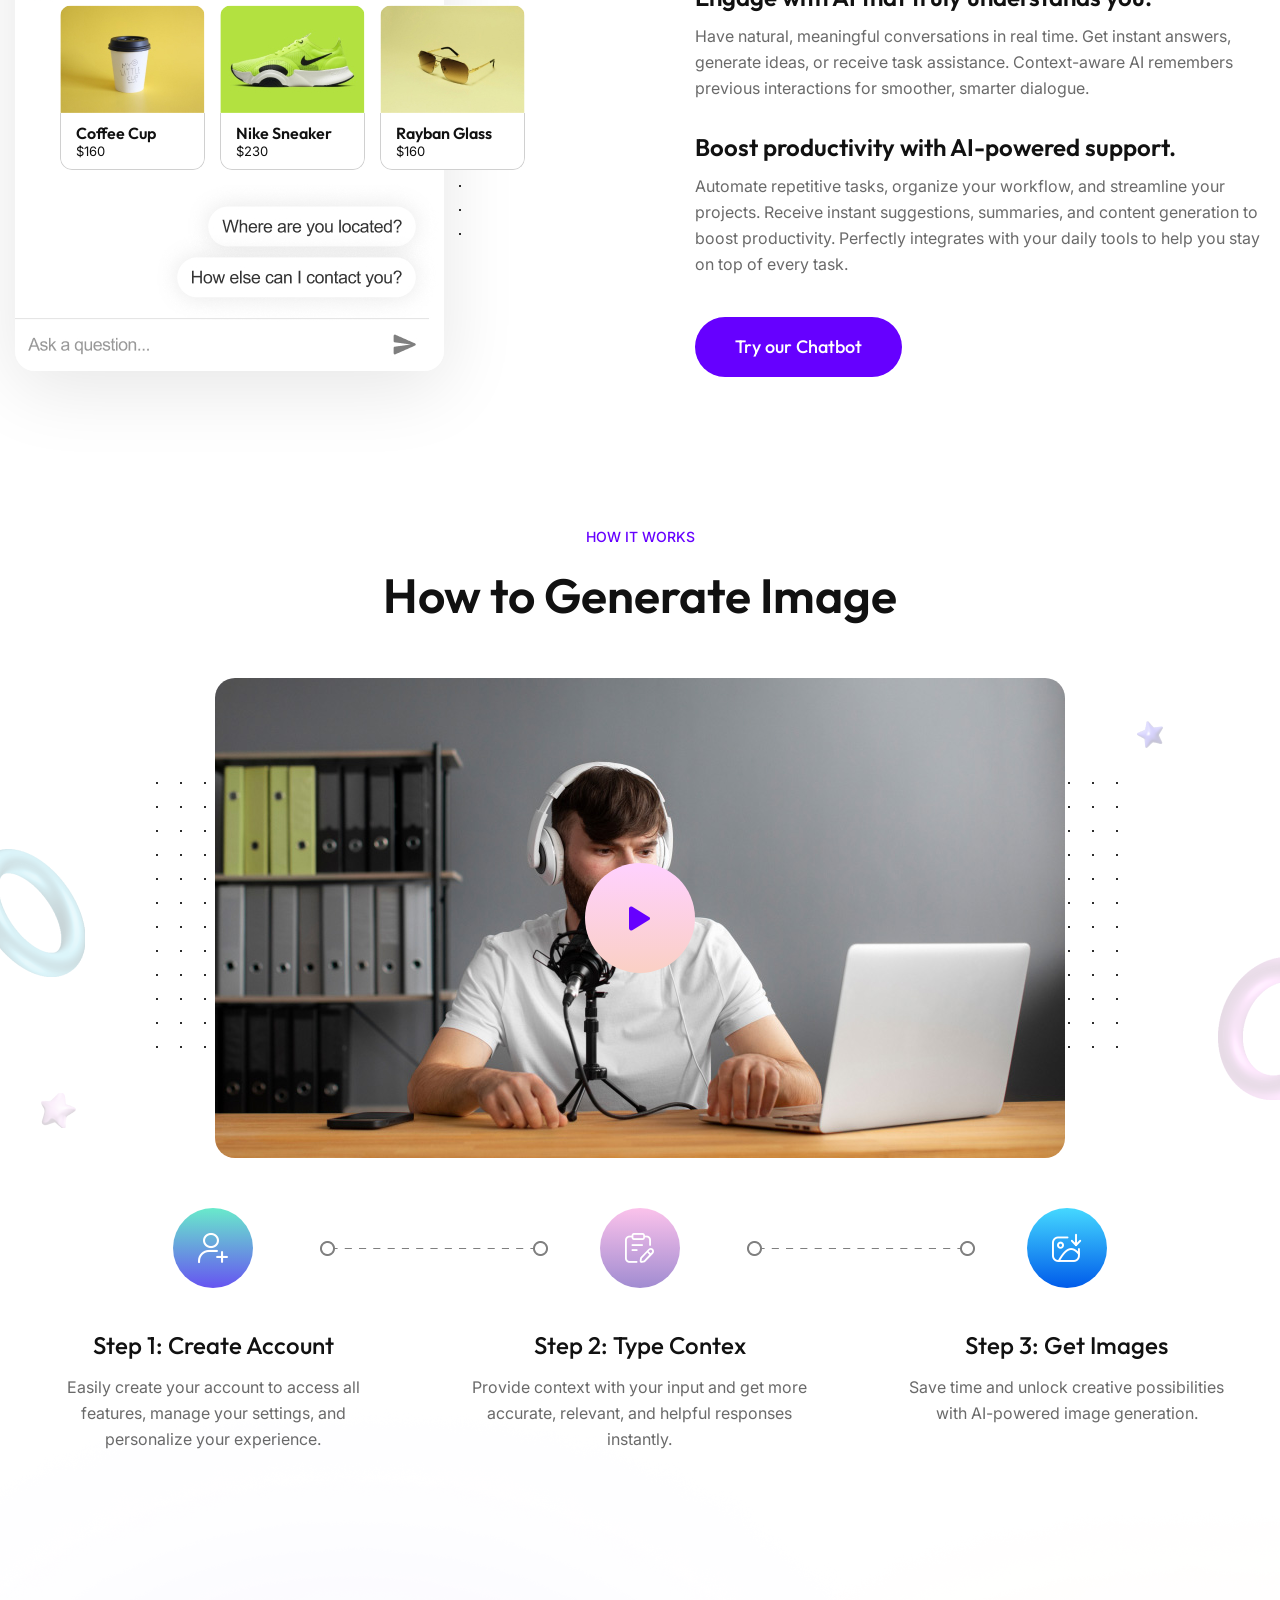
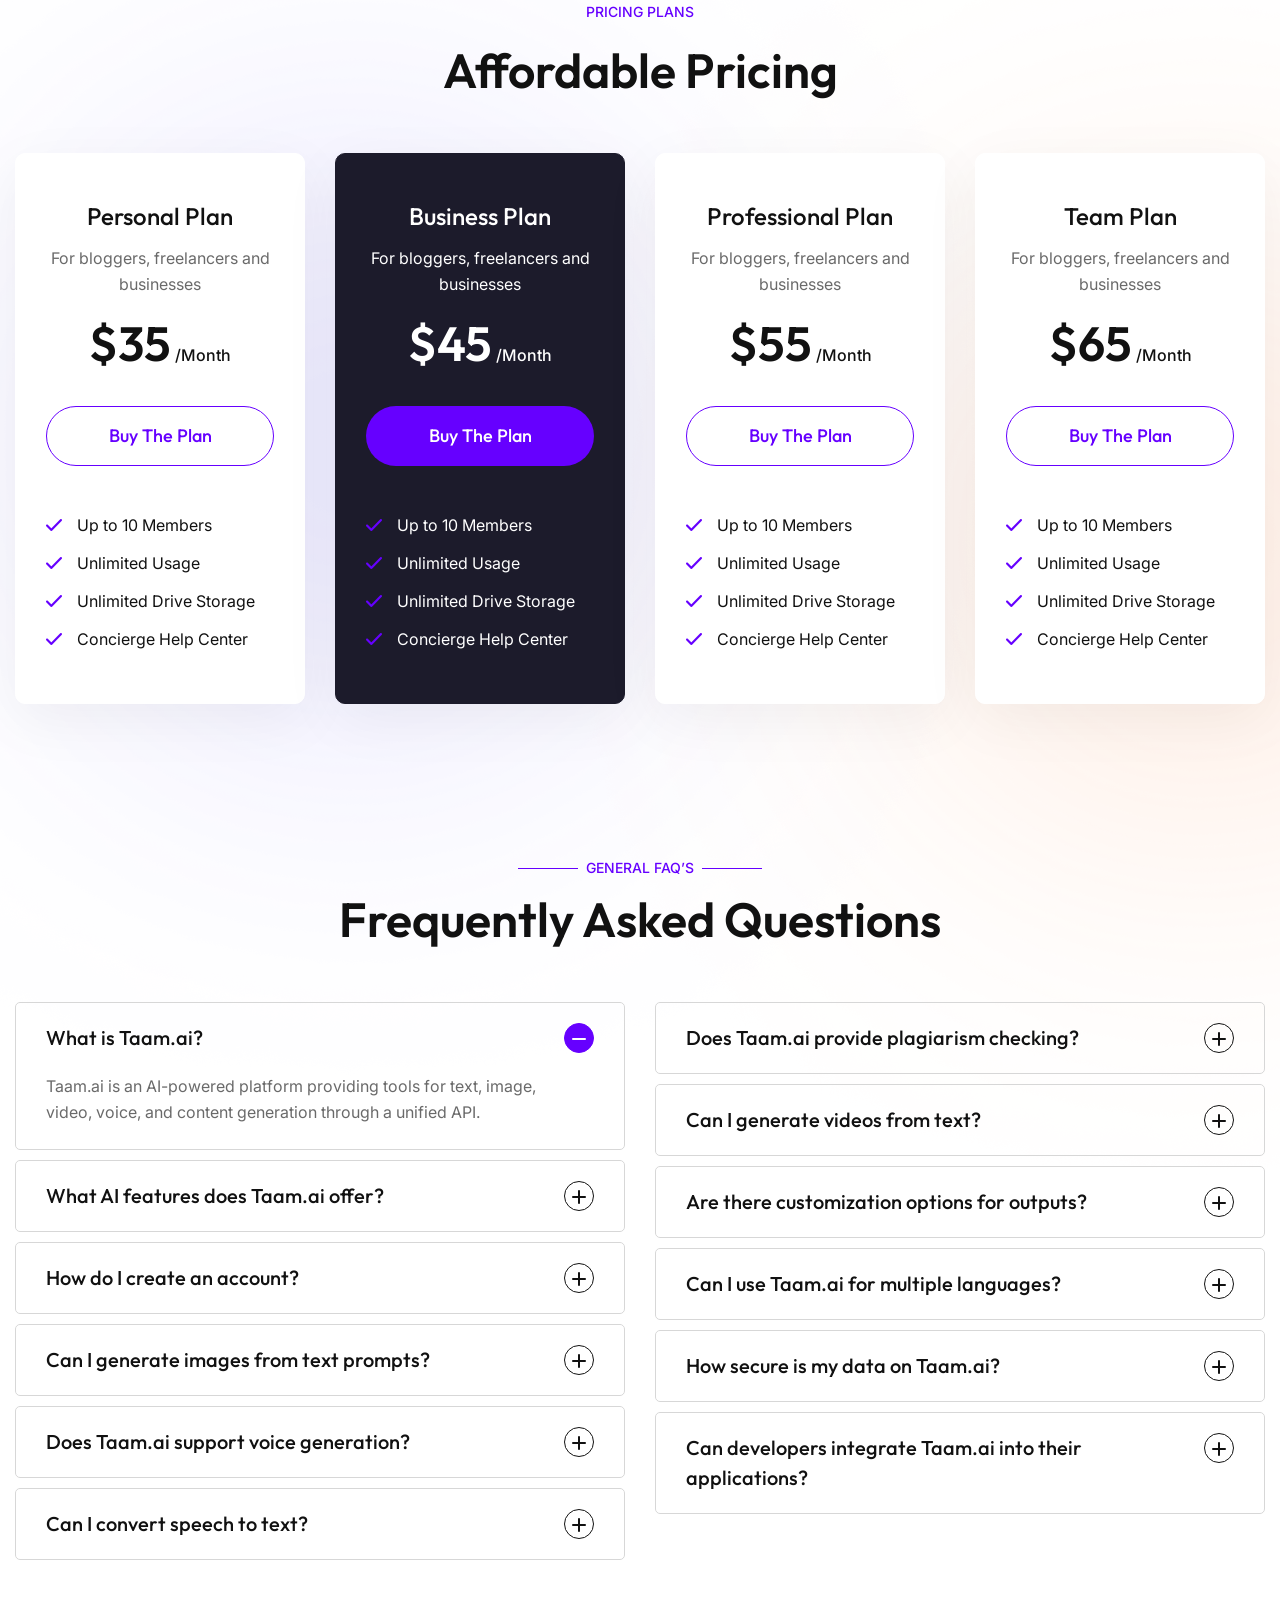
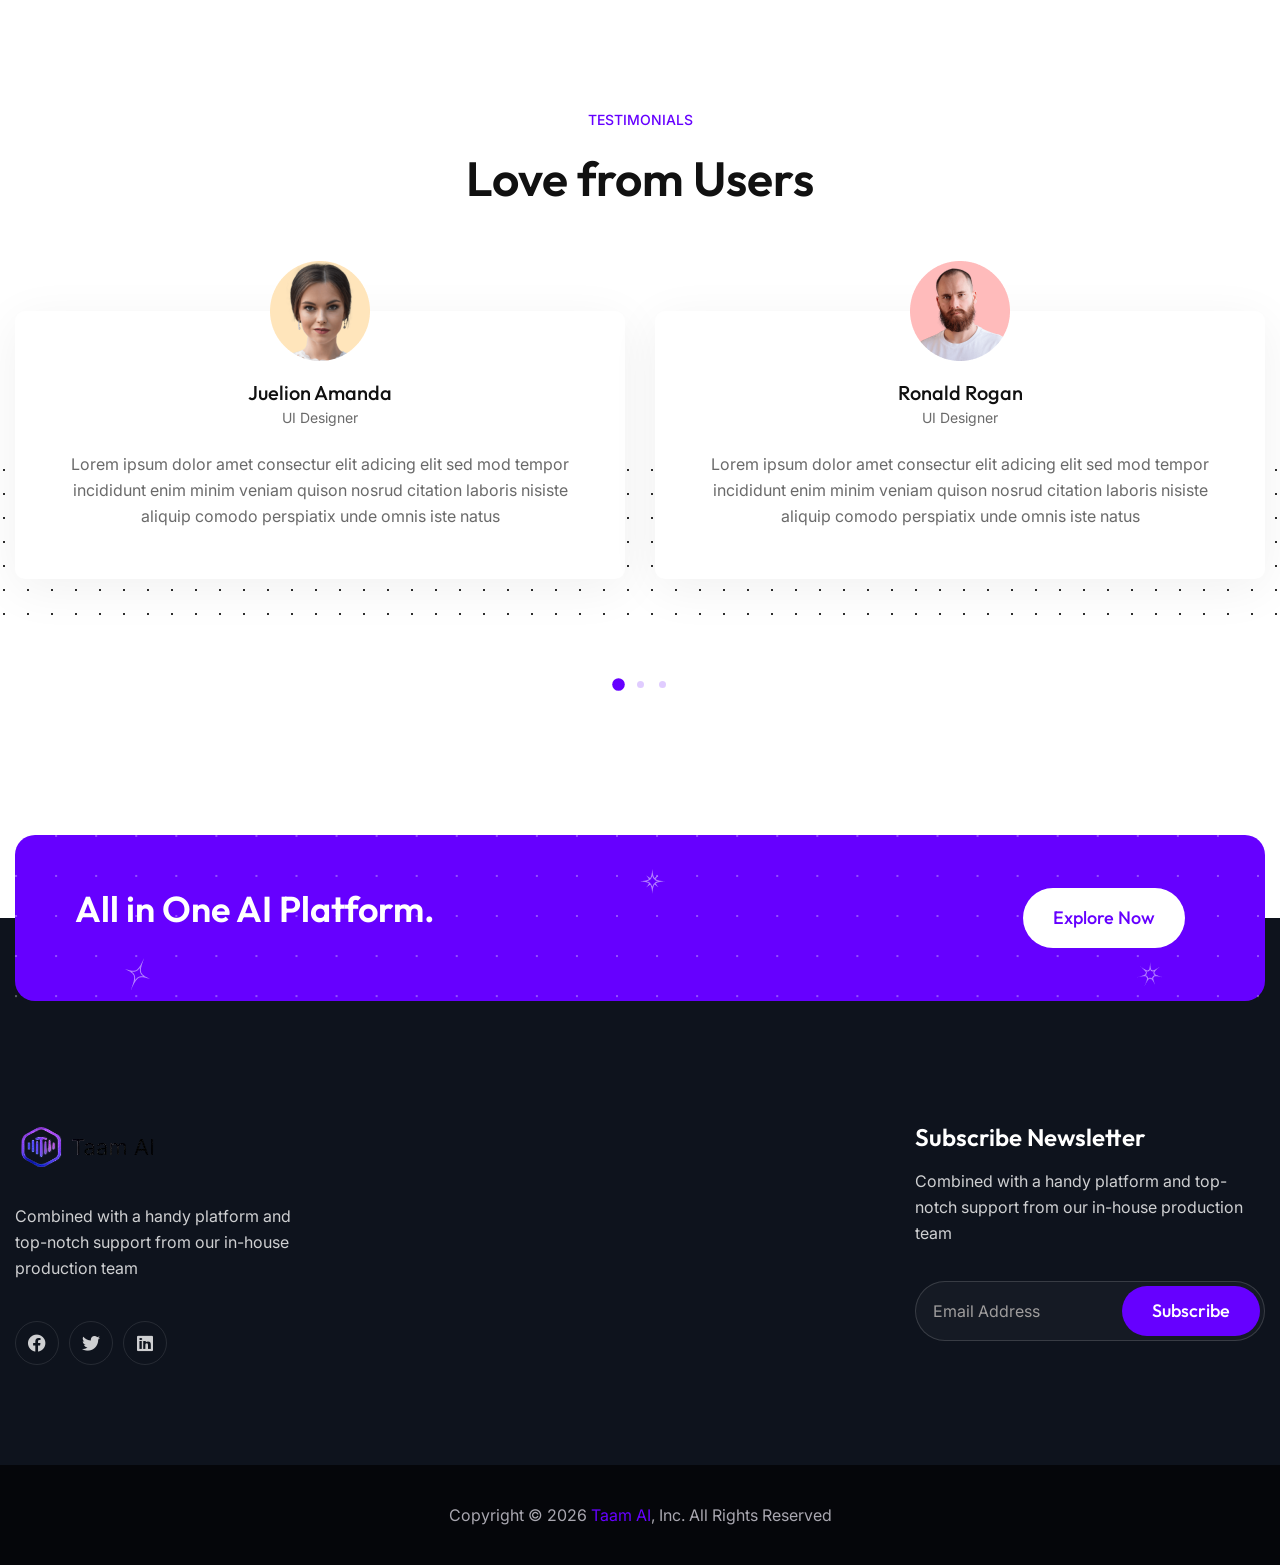
==== commit 3314c937: "Update" ====
--- a/index.html
+++ b/index.html
@@ -6,10 +6,10 @@
     <meta http-equiv="X-UA-Compatible" content="IE=edge">
     <meta name="viewport" content="width=device-width, initial-scale=1.0, maximum-scale=1.0, user-scalable=0">
 
-    <title>Sensai - HTML 5 Template Preview</title>
+    <title>Taam AI</title>
 
     <!-- Fav Icon -->
-    <link rel="icon" href="assets/images/favicon-3.ico" type="image/x-icon">
+    <link rel="icon" href="assets/images/favicon.png" type="image/x-icon">
 
     <!-- Google Fonts -->
     <link href="https://fonts.googleapis.com/css2?family=Outfit:wght@300;400;500;600;700;800;900&display=swap"
@@ -51,7 +51,6 @@
 
 </head>
 
-
 <!-- page wrapper -->
 
 <body>
@@ -59,42 +58,12 @@
     <div data-bs-spy="scroll" data-bs-target="#MianScrollSpy" data-bs-root-margin="0px 0px -40%"
         data-bs-smooth-scroll="true" tabindex="0" class="boxed_wrapper ltr scrollspy-example">
 
-        <!-- preloader end -->
-
-
         <!-- page-direction -->
-        <div class="page_direction">
+        <!-- <div class="page_direction">
             <div class="demo-rtl direction_switch"><button class="rtl">RTL</button></div>
             <div class="demo-ltr direction_switch"><button class="ltr">LTR</button></div>
-        </div>
+        </div> -->
         <!-- page-direction end -->
-
-
-        <!--Search Popup-->
-        <div id="search-popup" class="search-popup">
-            <div class="popup-inner">
-                <div class="upper-box clearfix">
-                    <figure class="logo-box pull-left"><a href="index.html"><img src="assets/images/Taam-Ai.png"
-                                alt=""></a></figure>
-                    <div class="close-search pull-right"><span class="icon-44"></span></div>
-                </div>
-                <div class="overlay-layer"></div>
-                <div class="auto-container">
-                    <div class="search-form">
-                        <form method="post" action="index.html">
-                            <div class="form-group">
-                                <fieldset>
-                                    <input type="search" class="form-control" name="search-input" value=""
-                                        placeholder="Type your keyword and hit" required>
-                                    <button type="submit"><i class="icon-1"></i></button>
-                                </fieldset>
-                            </div>
-                        </form>
-                    </div>
-                </div>
-            </div>
-        </div>
-
 
         <!-- main header -->
         <header class="main-header header-style-five">
@@ -103,7 +72,7 @@
                 <div class="auto-container">
                     <div class="outer-box">
                         <div class="logo-box">
-                            <figure class="logo"><a href="index.html"><img src="assets/images/Taam-Ai.png" alt=""></a>
+                            <figure class="logo"><a href="#"><img src="assets/images/Taam-Ai.png" alt=""></a>
                             </figure>
                         </div>
                         <div class="menu-area">
@@ -116,64 +85,18 @@
                             <nav class="main-menu navbar-expand-md navbar-light clearfix">
                                 <div class="collapse navbar-collapse show clearfix" id="navbarSupportedContent">
                                     <ul class="navigation clearfix">
-                                        <li class="dropdown">
-                                            <a href="#">Home</a>
-                                        </li>
-                                        <li><a href="#qwerty">About</a></li>
-                                        <li class="dropdown"><a href="#">Pages</a>
-                                            <ul>
-                                                <li class="dropdown"><a href="#">Our Services</a>
-                                                    <ul>
-                                                        <li><a href="service.html">Services One</a></li>
-                                                        <li><a href="service-2.html">Services Two</a></li>
-                                                    </ul>
-                                                </li>
-                                                <li class="dropdown"><a href="#">FAQ’s</a>
-                                                    <ul>
-                                                        <li><a href="faq.html">FAQ’s One</a></li>
-                                                        <li><a href="faq-2.html">FAQ’s Two</a></li>
-                                                    </ul>
-                                                </li>
-                                                <li class="dropdown"><a href="#">Pricing</a>
-                                                    <ul>
-                                                        <li><a href="pricing.html">Pricing One</a></li>
-                                                        <li><a href="pricing-2.html">Pricing Two</a></li>
-                                                    </ul>
-                                                </li>
-                                                <li class="dropdown"><a href="#">Testimonials</a>
-                                                    <ul>
-                                                        <li><a href="testimonial.html">Testimonials One</a></li>
-                                                        <li><a href="testimonial-2.html">Testimonials Two</a></li>
-                                                        <li><a href="testimonial-3.html">Testimonials Three</a></li>
-                                                    </ul>
-                                                </li>
-                                                <li class="dropdown"><a href="#">Shop</a>
-                                                    <ul>
-                                                        <li><a href="shop.html">Our Shop</a></li>
-                                                        <li><a href="shop-details.html">Shop Details</a></li>
-                                                        <li><a href="cart.html">Cart</a></li>
-                                                        <li><a href="checkout.html">Checkout</a></li>
-                                                    </ul>
-                                                </li>
-                                                <li><a href="team.html">Our Team</a></li>
-                                                <li><a href="error.html">404</a></li>
-                                            </ul>
-                                        </li>
-                                        <li class="dropdown"><a href="#">News</a>
-                                            <ul>
-                                                <li><a href="blog.html">Blog Grid</a></li>
-                                                <li><a href="blog-2.html">Blog Standard</a></li>
-                                                <li><a href="blog-details.html">Blog Details</a></li>
-                                            </ul>
-                                        </li>
-                                        <li><a href="contact.html">Contact Us</a></li>
+                                        <li><a href="#">Home</a></li>
+                                        <li><a href="#ai-video">AI Video</a></li>
+                                        <li><a href="#workspace">Workspace</a></li>
+                                        <li><a href="#ai-voice">AI Voice</a></li>
+                                        <li><a href="#pricing">Pricing</a></li>
+                                        <li><a href="#faq">FAQs</a></li>
                                     </ul>
                                 </div>
                             </nav>
                         </div>
                         <div class="menu-right-content">
-                            <div class="search-box-outer search-toggler mr_30"><i class="icon-1"></i></div>
-                            <div class="btn-box"><a href="index.html" class="theme-btn btn-one">Account</a></div>
+                            <div class="btn-box"><a href="#" class="theme-btn btn-one">Sign In</a></div>
                         </div>
                     </div>
                 </div>
@@ -184,24 +107,23 @@
                 <div class="auto-container">
                     <div class="outer-box">
                         <div class="logo-box">
-                            <figure class="logo"><a href="index.html"><img src="assets/images/Taam-Ai.png" alt=""></a>
+                            <figure class="logo"><a href="#"><img src="assets/images/Taam-Ai.png" alt=""></a>
                             </figure>
                         </div>
-                        <div id="MianScrollSpy" class="menu-area">
+                        <div class="menu-area">
                             <nav class="main-menu clearfix">
                                 <!--Keep This Empty / Menu will come through Javascript-->
                             </nav>
                         </div>
                         <div class="menu-right-content">
-                            <div class="search-box-outer search-toggler mr_30"><i class="icon-1"></i></div>
-                            <div class="btn-box"><a href="index.html" class="theme-btn btn-one">Account</a></div>
+                            <!-- <div class="search-box-outer search-toggler mr_30"><i class="icon-1"></i></div> -->
+                            <div class="btn-box"><a href="#" class="theme-btn btn-one">Sign In</a></div>
                         </div>
                     </div>
                 </div>
             </div>
         </header>
         <!-- main-header end -->
-
 
         <!-- Mobile Menu  -->
         <div class="mobile-menu">
@@ -209,7 +131,7 @@
             <div class="close-btn"><i class="fas fa-times"></i></div>
 
             <nav class="menu-box">
-                <div class="nav-logo"><a href="index.html"><img src="assets/images/Taam-Ai.png" alt="" title=""></a>
+                <div class="nav-logo"><a href="#"><img src="assets/images/Taam-Ai.png" alt="" title=""></a>
                 </div>
                 <div class="menu-outer"><!--Here Menu Will Come Automatically Via Javascript / Same Menu as in Header-->
                 </div>
@@ -223,16 +145,15 @@
                 </div>
                 <div class="social-links">
                     <ul class="clearfix">
-                        <li><a href="index.html"><span class="fab fa-twitter"></span></a></li>
-                        <li><a href="index.html"><span class="fab fa-facebook-square"></span></a></li>
-                        <li><a href="index.html"><span class="fab fa-pinterest-p"></span></a></li>
-                        <li><a href="index.html"><span class="fab fa-instagram"></span></a></li>
-                        <li><a href="index.html"><span class="fab fa-youtube"></span></a></li>
+                        <li><a href="#"><span class="fab fa-twitter"></span></a></li>
+                        <li><a href="#"><span class="fab fa-facebook-square"></span></a></li>
+                        <li><a href="#"><span class="fab fa-pinterest-p"></span></a></li>
+                        <li><a href="#"><span class="fab fa-instagram"></span></a></li>
+                        <li><a href="#"><span class="fab fa-youtube"></span></a></li>
                     </ul>
                 </div>
             </nav>
         </div><!-- End Mobile Menu -->
-
 
         <!-- banner-style-five -->
         <section class="banner-style-five centred" id="Home">
@@ -262,26 +183,19 @@
         </section>
         <!-- banner-style-five end -->
 
-
         <!-- clients-section -->
         <section class="clients-section pt_150 pb_150" id="qwerty">
             <div class="auto-container">
                 <div class="clients-logo-list">
-                    <figure class="clients-logo"><a href="index.html"><img src="assets/images/clients/clients-1.png"
-                                alt=""></a></figure>
-                    <figure class="clients-logo"><a href="index.html"><img src="assets/images/clients/clients-2.png"
-                                alt=""></a></figure>
-                    <figure class="clients-logo"><a href="index.html"><img src="assets/images/clients/clients-3.png"
-                                alt=""></a></figure>
-                    <figure class="clients-logo"><a href="index.html"><img src="assets/images/clients/clients-4.png"
-                                alt=""></a></figure>
-                    <figure class="clients-logo"><a href="index.html"><img src="assets/images/clients/clients-5.png"
-                                alt=""></a></figure>
+                    <figure class="clients-logo"><img src="assets/images/clients/clients-1.png" alt=""></figure>
+                    <figure class="clients-logo"><img src="assets/images/clients/clients-2.png" alt=""></figure>
+                    <figure class="clients-logo"><img src="assets/images/clients/clients-3.png" alt=""></figure>
+                    <figure class="clients-logo"><img src="assets/images/clients/clients-4.png" alt=""></figure>
+                    <figure class="clients-logo"><img src="assets/images/clients/clients-5.png" alt=""></figure>
                 </div>
             </div>
         </section>
         <!-- clients-section end -->
-
 
         <!-- feature-style-three -->
         <section class="feature-style-three pb_150 centred">
@@ -297,7 +211,7 @@
                             <div class="feature-block-two">
                                 <div class="inner-box">
                                     <div class="icon-box"><i class="icon-16"></i></div>
-                                    <h3><a href="index-5.html">AI Image Generator</a></h3>
+                                    <h3>AI Image Generator</h3>
                                     <p>Generate high-quality, detailed, and brand-ready images with advanced AI models.
                                     </p>
                                 </div>
@@ -307,7 +221,7 @@
                             <div class="feature-block-two">
                                 <div class="inner-box">
                                     <div class="icon-box"><i class="icon-17"></i></div>
-                                    <h3><a href="index-5.html">AI Text Generator</a></h3>
+                                    <h3>AI Text Generator</h3>
                                     <p>Create SEO-friendly, engaging, and brand-aligned content instantly.</p>
                                 </div>
                             </div>
@@ -316,7 +230,7 @@
                             <div class="feature-block-two">
                                 <div class="inner-box">
                                     <div class="icon-box"><i class="icon-18"></i></div>
-                                    <h3><a href="index-5.html">Plagiarism Checker</a></h3>
+                                    <h3>Plagiarism Checker</h3>
                                     <p>Ensure authenticity and avoid penalties with real-time plagiarism detection.</p>
                                 </div>
                             </div>
@@ -327,9 +241,8 @@
         </section>
         <!-- feature-style-three end -->
 
-
         <!-- about-style-three -->
-        <section class="about-style-three pb_150">
+        <section class="about-style-three pb_150" id="ai-video">
             <div class="auto-container">
                 <div class="row align-items-center">
                     <div class="col-lg-6 col-md-12 col-sm-12 image-column">
@@ -394,7 +307,6 @@
         </section>
         <!-- about-style-three end -->
 
-
         <!-- service-section -->
         <section class="service-section pb_150">
             <div class="auto-container">
@@ -429,7 +341,7 @@
                                                 <li>Quick Edits – Refine text instantly.</li>
                                             </ul>
                                             <div class="btn-box">
-                                                <a href="index-3.html" class="theme-btn btn-one">Generate Now</a>
+                                                <a href="#" class="theme-btn btn-one">Try Now</a>
                                             </div>
                                         </div>
                                     </div>
@@ -457,7 +369,7 @@
                                                 <li>Batch Variations – Generate multiple designs at once.</li>
                                             </ul>
                                             <div class="btn-box">
-                                                <a href="index-3.html" class="theme-btn btn-one">Generate Now</a>
+                                                <a href="#" class="theme-btn btn-one">Try Now</a>
                                             </div>
                                         </div>
                                     </div>
@@ -485,7 +397,7 @@
                                                 <li>Rapid Iteration – Test and refine your voiceovers with ease.</li>
                                             </ul>
                                             <div class="btn-box">
-                                                <a href="index-3.html" class="theme-btn btn-one">Generate Now</a>
+                                                <a href="#" class="theme-btn btn-one">Try Now</a>
                                             </div>
                                         </div>
                                     </div>
@@ -512,7 +424,7 @@
                                                 <li>Social-Ready – Optimized for TikTok, Reels, and web.</li>
                                             </ul>
                                             <div class="btn-box">
-                                                <a href="index-3.html" class="theme-btn btn-one">Generate Now</a>
+                                                <a href="#" class="theme-btn btn-one">Try Now</a>
                                             </div>
                                         </div>
                                     </div>
@@ -538,7 +450,7 @@
                                                 <li>Batch Variations – Generate multiple designs at once.</li>
                                             </ul>
                                             <div class="btn-box">
-                                                <a href="index-3.html" class="theme-btn btn-one">Generate Now</a>
+                                                <a href="#" class="theme-btn btn-one">Try Now</a>
                                             </div>
                                         </div>
                                     </div>
@@ -565,7 +477,7 @@
                                                 <li>Multilingual – Supports multiple languages.</li>
                                             </ul>
                                             <div class="btn-box">
-                                                <a href="index-3.html" class="theme-btn btn-one">Generate Now</a>
+                                                <a href="#" class="theme-btn btn-one">Try Now</a>
                                             </div>
                                         </div>
                                     </div>
@@ -584,9 +496,8 @@
         </section>
         <!-- service-section end -->
 
-
         <!-- feature-style-two -->
-        <section class="feature-style-two pb_120 centred">
+        <section class="feature-style-two pb_120 centred" id="ai-voice">
             <div class="auto-container">
                 <div data-animation-box class="sec-title mb_55">
                     <span data-animation-text class="sub-title overlay-anim-white-bg"
@@ -599,7 +510,7 @@
                             data-aos-duration="700">
                             <div class="inner-box h-100">
                                 <div class="icon-box"><i class="icon-16"></i></div>
-                                <h3><a href="index-4.html">Premium Content</a></h3>
+                                <h3><a href="#">Premium Content</a></h3>
                                 <p>Unlock expertly crafted templates, articles, and assets to supercharge your marketing
                                     and creative projects.</p>
                             </div>
@@ -610,7 +521,7 @@
                             data-aos-duration="900">
                             <div class="inner-box h-100">
                                 <div class="icon-box"><i class="icon-17"></i></div>
-                                <h3><a href="index-4.html">Speech to Speech</a></h3>
+                                <h3><a href="#">Speech to Speech</a></h3>
                                 <p>Transform your voice input into high-quality speech output with customizable tone and
                                     style.</p>
                             </div>
@@ -621,7 +532,7 @@
                             data-aos-duration="1100">
                             <div class="inner-box h-100">
                                 <div class="icon-box"><i class="icon-11"></i></div>
-                                <h3><a href="index-4.html">Voice to Text</a></h3>
+                                <h3><a href="#">Voice to Text</a></h3>
                                 <p>Capture spoken words and convert them into editable, accurate text for notes,
                                     scripts, or content creation.</p>
                             </div>
@@ -632,7 +543,7 @@
                             data-aos-duration="1300">
                             <div class="inner-box h-100">
                                 <div class="icon-box"><i class="icon-21"></i></div>
-                                <h3><a href="index-4.html">VoiceOver</a></h3>
+                                <h3><a href="#">VoiceOver</a></h3>
                                 <p>Convert text into professional-quality audio in just a few clicks.</p>
                             </div>
                         </div>
@@ -641,7 +552,6 @@
             </div>
         </section>
         <!-- feature-style-two end -->
-
 
         <!-- integrations-style-two -->
         <section class="integrations-style-two">
@@ -834,7 +744,6 @@
             </div>
         </section>
         <!-- integrations-style-two end -->
-
 
         <!-- cta-style-two -->
         <section class="cta-style-two centred">
@@ -854,14 +763,12 @@
                     </div>
                     <p>Convert word into an Sales in more second</p>
                     <div class="btn-box">
-                        <a href="index-6.html" class="theme-btn btn-one mr_20">Schedule a Demo</a>
-                        <a href="index-6.html" class="theme-btn btn-two">Try Pro Version</a>
+                        <a href="#" class="theme-btn btn-two">Try Now</a>
                     </div>
                 </div>
             </div>
         </section>
         <!-- cta-style-two end -->
-
 
         <!-- integrations-style-three -->
         <section class="integrations-style-three pt_150 pb_150 centred">
@@ -873,21 +780,20 @@
                 </div>
                 <div class="inner-container">
                     <ul class="list-item">
-                        <li><a href="index-3.html"><img src="assets/images/icons/integration-1.png" alt=""></a></li>
-                        <li><a href="index-3.html"><img src="assets/images/icons/integration-2.png" alt=""></a></li>
-                        <li><a href="index-3.html"><img src="assets/images/icons/integration-3.png" alt=""></a></li>
-                        <li><a href="index-3.html"><img src="assets/images/icons/integration-4.png" alt=""></a></li>
-                        <li><a href="index-3.html"><img src="assets/images/icons/integration-5.png" alt=""></a></li>
-                        <li><a href="index-3.html"><img src="assets/images/icons/integration-6.png" alt=""></a></li>
-                        <li><a href="index-3.html"><img src="assets/images/icons/integration-7.png" alt=""></a></li>
-                        <li><a href="index-3.html"><img src="assets/images/icons/integration-8.png" alt=""></a></li>
-                        <li><a href="index-3.html"><img src="assets/images/icons/integration-9.png" alt=""></a></li>
+                        <li><a href="#"><img src="assets/images/icons/integration-1.png" alt=""></a></li>
+                        <li><a href="#"><img src="assets/images/icons/integration-2.png" alt=""></a></li>
+                        <li><a href="#"><img src="assets/images/icons/integration-3.png" alt=""></a></li>
+                        <li><a href="#"><img src="assets/images/icons/integration-4.png" alt=""></a></li>
+                        <li><a href="#"><img src="assets/images/icons/integration-5.png" alt=""></a></li>
+                        <li><a href="#"><img src="assets/images/icons/integration-6.png" alt=""></a></li>
+                        <li><a href="#"><img src="assets/images/icons/integration-7.png" alt=""></a></li>
+                        <li><a href="#"><img src="assets/images/icons/integration-8.png" alt=""></a></li>
+                        <li><a href="#"><img src="assets/images/icons/integration-9.png" alt=""></a></li>
                     </ul>
                 </div>
             </div>
         </section>
         <!-- integrations-style-three end -->
-
 
         <!-- about-style-four -->
         <section class="about-style-four pt_150 pb_150">
@@ -956,7 +862,7 @@
                                     </div>
                                 </div>
                                 <div class="btn-box">
-                                    <a href="index-6.html" class="theme-btn btn-one">Try our Chatbot</a>
+                                    <a href="#" class="theme-btn btn-one">Try our Chatbot</a>
                                 </div>
                             </div>
                         </div>
@@ -965,7 +871,6 @@
             </div>
         </section>
         <!-- about-style-four end -->
-
 
         <!-- working-style-three -->
         <section class="working-style-three centred pb_120">
@@ -1034,7 +939,6 @@
             </div>
         </section>
         <!-- working-style-three end -->
-
 
         <!-- pricing-style-two -->
         <section class="pricing-style-two home-5 pb_120 centred p_relative">
@@ -1057,7 +961,7 @@
                                     <h3>Personal Plan</h3>
                                     <p>For bloggers, freelancers and businesses</p>
                                     <h2>$35<span> /Month</span></h2>
-                                    <a href="index-3.html" class="theme-btn btn-three">Buy The Plan</a>
+                                    <a href="#" class="theme-btn btn-three">Buy The Plan</a>
                                 </div>
                                 <div class="table-content">
                                     <ul class="feature-list clearfix">
@@ -1078,7 +982,7 @@
                                     <h3>Business Plan</h3>
                                     <p>For bloggers, freelancers and businesses</p>
                                     <h2>$45<span> /Month</span></h2>
-                                    <a href="index-3.html" class="theme-btn btn-one">Buy The Plan</a>
+                                    <a href="#" class="theme-btn btn-one">Buy The Plan</a>
                                 </div>
                                 <div class="table-content">
                                     <ul class="feature-list clearfix">
@@ -1099,7 +1003,7 @@
                                     <h3>Professional Plan</h3>
                                     <p>For bloggers, freelancers and businesses</p>
                                     <h2>$55<span> /Month</span></h2>
-                                    <a href="index-3.html" class="theme-btn btn-three">Buy The Plan</a>
+                                    <a href="#" class="theme-btn btn-three">Buy The Plan</a>
                                 </div>
                                 <div class="table-content">
                                     <ul class="feature-list clearfix">
@@ -1120,7 +1024,7 @@
                                     <h3>Team Plan</h3>
                                     <p>For bloggers, freelancers and businesses</p>
                                     <h2>$65<span> /Month</span></h2>
-                                    <a href="index-3.html" class="theme-btn btn-three">Buy The Plan</a>
+                                    <a href="#" class="theme-btn btn-three">Buy The Plan</a>
                                 </div>
                                 <div class="table-content">
                                     <ul class="feature-list clearfix">
@@ -1138,9 +1042,8 @@
         </section>
         <!-- pricing-style-two end -->
 
-
         <!-- faq-section -->
-        <section class="faq-section pb_140">
+        <section class="faq-section pb_140" id="faq">
             <div class="auto-container">
                 <div class="sec-title centred mb_55">
                     <span class="sub-title-two">General FAQ’s </span>
@@ -1310,7 +1213,6 @@
             </div>
         </section>
         <!-- faq-section end -->
-
 
         <!-- testimonial-section -->
         <section class="testimonial-section centred pb_140">
@@ -1392,7 +1294,6 @@
             </div>
         </section>
         <!-- testimonial-section end -->
-
 
         <!-- cta-section -->
         <section class="cta-section">
@@ -1419,7 +1320,6 @@
         </section>
         <!-- cta-section end -->
 
-
         <!-- main-footer -->
         <footer class="main-footer">
             <div class="auto-container">
@@ -1427,50 +1327,19 @@
                     <div class="row clearfix">
                         <div class="col-lg-3 col-md-6 col-sm-12 footer-column">
                             <div class="footer-widget logo-widget">
-                                <figure class="footer-logo"><a href="index.html"><img src="assets/images/Taam-Ai.png"
+                                <figure class="footer-logo"><a href="#"><img src="assets/images/Taam-Ai.png"
                                             alt=""></a></figure>
                                 <p>Combined with a handy platform and top-notch support from our in-house production
                                     team</p>
                                 <ul class="social-links clearfix">
-                                    <li><a href="index.html"><i class="fa-brands fa-facebook"></i></a></li>
-                                    <li><a href="index.html"><i class="fa-brands fa-twitter"></i></a></li>
-                                    <li><a href="index.html"><i class="fa-brands fa-linkedin"></i></a></li>
-                                    <li><a href="index.html"><i class="fa-brands fa-dribbble"></i></a></li>
+                                    <li><a href="https://www.facebook.com/taamaiapp/"><i class="fa-brands fa-facebook"></i></a></li>
+                                    <li><a href="https://x.com/taam_ai"><i class="fa-brands fa-twitter"></i></a></li>
+                                    <li><a href="https://www.linkedin.com/company/105927233/admin/dashboard/"><i class="fa-brands fa-linkedin"></i></a></li>
+                                    <!-- <li><a href="#"><i class="fa-brands fa-dribbble"></i></a></li> -->
                                 </ul>
                             </div>
                         </div>
-                        <div class="col-lg-3 col-md-6 col-sm-12 footer-column">
-                            <div class="footer-widget links-widget ml_60">
-                                <div class="widget-title">
-                                    <h3>Resources</h3>
-                                </div>
-                                <div class="widget-content">
-                                    <ul class="links-list clearfix">
-                                        <li><a href="about.html">About</a></li>
-                                        <li><a href="contact.html">Contact</a></li>
-                                        <li><a href="blog.html">Blog</a></li>
-                                        <li><a href="shop.html">Affiliates</a></li>
-                                        <li><a href="contact.html">Help</a></li>
-                                    </ul>
-                                </div>
-                            </div>
-                        </div>
-                        <div class="col-lg-3 col-md-6 col-sm-12 footer-column">
-                            <div class="footer-widget links-widget">
-                                <div class="widget-title">
-                                    <h3>Primary Pages</h3>
-                                </div>
-                                <div class="widget-content">
-                                    <ul class="links-list clearfix">
-                                        <li><a href="index.html">Privacy</a></li>
-                                        <li><a href="index.html">Press</a></li>
-                                        <li><a href="index.html">Terms & Conditions</a></li>
-                                        <li><a href="index.html">Refund Policy</a></li>
-                                        <li><a href="index.html">Sitemap</a></li>
-                                    </ul>
-                                </div>
-                            </div>
-                        </div>
+                        <div class="col-lg-6"></div>
                         <div class="col-lg-3 col-md-6 col-sm-12 footer-column">
                             <div class="footer-widget subscribe-widget">
                                 <div class="widget-title">
@@ -1480,7 +1349,7 @@
                                     <p>Combined with a handy platform and top-notch support from our in-house production
                                         team</p>
                                     <div class="form-inner">
-                                        <form method="post" action="contact.html">
+                                        <form method="post" action="#">
                                             <div class="form-group">
                                                 <input type="email" name="email" placeholder="Email Address" required>
                                                 <button type="submit" class="theme-btn btn-one">Subscribe</button>
@@ -1496,15 +1365,13 @@
             <div class="footer-bottom centred">
                 <div class="auto-container">
                     <div class="copyright">
-                        <p>Copyright &copy; <span id="year"></span> <a href="index.html">Taam AI</a>, Inc. All Rights
+                        <p>Copyright &copy; <span id="year"></span> <a href="#">Taam AI</a>, Inc. All Rights
                             Reserved</p>
                     </div>
                 </div>
             </div>
         </footer>
         <!-- main-footer end -->
-
-
 
         <!--Scroll to top-->
         <div class="scroll-to-top">
